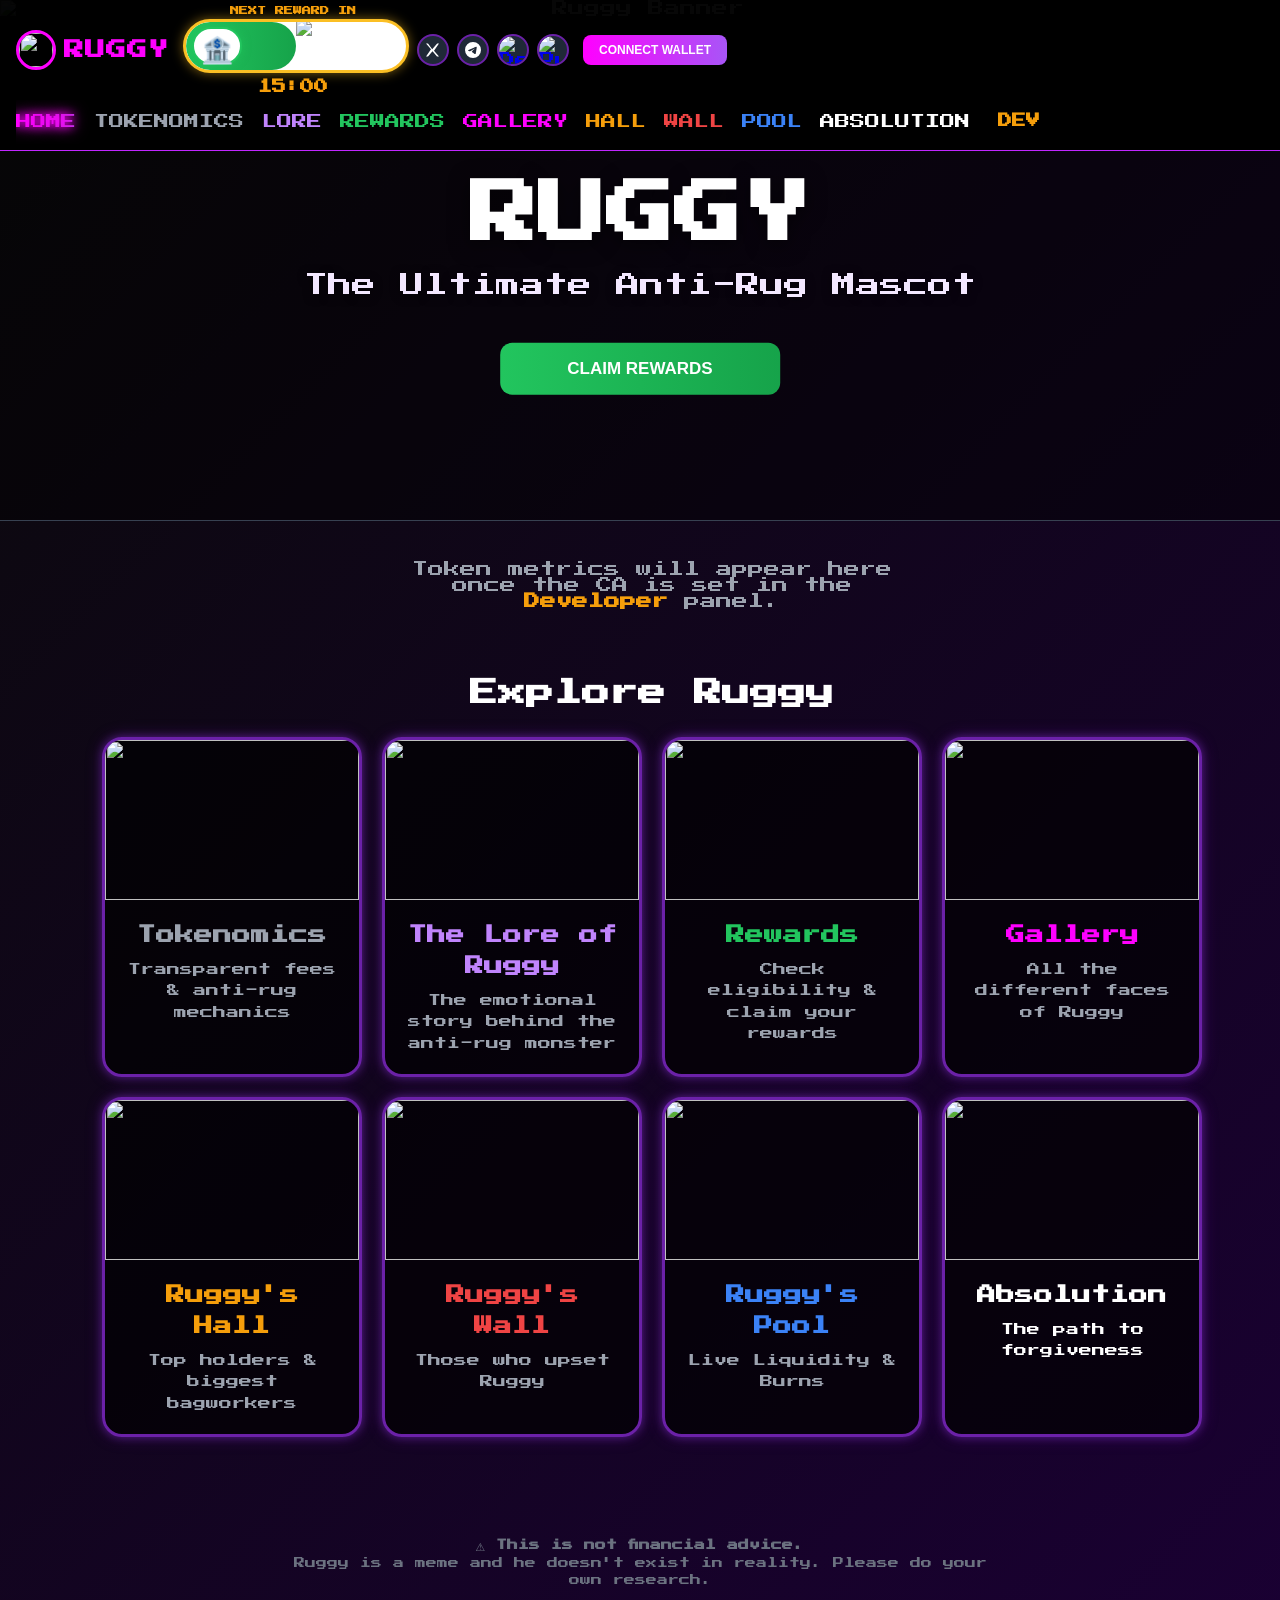
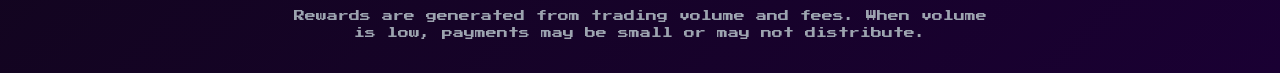
==== ruggy-rewards-full 2.html @ 45293b6f "Add files via upload" ====
<!DOCTYPE html>
<html lang="en">
<head>
    <meta charset="UTF-8">
    <meta name="viewport" content="width=device-width, initial-scale=1.0, maximum-scale=1.0, user-scalable=no">
    <title>Ruggy Rewards • pump.fun</title>

    <!-- ==================== PERFORMANCE PRELOADS (Critical Assets) ==================== -->
    <!-- Preload the most important images/GIFs for faster initial render -->
    <link rel="preload" as="image" href="https://i.ibb.co/h1HVkrG4/IMG-4404.gif" fetchpriority="high">
    <link rel="preload" as="image" href="https://i.ibb.co/chysCKtv/IMG-4398.gif" fetchpriority="high">
    <link rel="preload" as="image" href="https://i.ibb.co/Dfyk19B8/grok-image-7117a15e-b973-4517-a098-e981cc27fecc.jpg" fetchpriority="high">

    <!-- ==================== GLOBAL WALLET CONNECTION (Multi-wallet support) ==================== -->
    <script>
        window.ruggyWallet = {
            publicKey: null,
            connected: false,
            provider: null
        };

        // ==================== REAL WALLET CONNECTION ====================
        const WALLET_PROVIDERS = {
            phantom: {
                name: "Phantom",
                detect: () => window.solana && window.solana.isPhantom,
                get: () => window.solana
            },
            fomo: {
                name: "FOMO Wallet",
                detect: () => !!window.solana,
                get: () => window.solana
            },
            solflare: {
                name: "Solflare",
                detect: () => window.solflare || window.solana,
                get: () => window.solflare || window.solana
            },
            backpack: {
                name: "Backpack",
                detect: () => !!window.backpack,
                get: () => window.backpack
            },
            glow: {
                name: "Glow",
                detect: () => window.glowSolana || window.solana,
                get: () => window.glowSolana || window.solana
            },
            slope: {
                name: "Slope",
                detect: () => window.slope || window.solana,
                get: () => window.slope || window.solana
            },
            sollet: {
                name: "Sollet",
                detect: () => window.sollet || window.solana,
                get: () => window.sollet || window.solana
            }
        };

        async function connectWallet(preferredWallet = null) {
            let provider = null;
            let name = "Wallet";

            // Try requested wallet
            if (preferredWallet && WALLET_PROVIDERS[preferredWallet]) {
                const w = WALLET_PROVIDERS[preferredWallet];
                if (w.detect()) {
                    provider = w.get();
                    name = w.name;
                } else {
                    const url = getWalletInstallUrl(preferredWallet);
                    if (confirm(`${w.name} not found. Would you like to install it?`)) {
                        window.open(url, '_blank');
                    }
                    return;
                }
            } 
            // Auto detect
            else {
                if (window.solana && window.solana.isPhantom) {
                    provider = window.solana;
                    name = "Phantom";
                } else if (window.backpack) {
                    provider = window.backpack;
                    name = "Backpack";
                } else if (window.solana) {
                    provider = window.solana;
                    name = "Solana Wallet";
                } else {
                    alert("No Solana wallet detected.");
                    return;
                }
            }

            try {
                const resp = await provider.connect({ onlyIfTrusted: false });

                window.ruggyWallet = {
                    publicKey: resp.publicKey,
                    connected: true,
                    provider: provider,
                    name: name
                };

                updateAllConnectButtons(resp.publicKey.toString());

                // Update all connect wallet buttons - show address, clicking it disconnects
                document.querySelectorAll('.connect-wallet-btn, #home-connect-wallet-btn, #rewards-connect-wallet-btn, #connect-btn').forEach(btn => {
                    if (btn) {
                        btn.textContent = resp.publicKey.toString().slice(0, 4) + "..." + resp.publicKey.toString().slice(-4);
                        btn.style.background = "linear-gradient(to right, #22c55e, #16a34a)";
                        btn.onclick = () => disconnectWallet();
                    }
                });

                if (typeof updateHomeWalletDisplays === "function") {
                    updateHomeWalletDisplays();
                }

                console.log(`${walletName} connected:`, resp.publicKey.toString());
                return resp.publicKey;

            } catch (err) {
                console.error("Wallet connection failed:", err);
                alert(`Failed to connect ${walletName}. Please try again.`);
            }
        }

        function getWalletInstallUrl(walletType) {
            const urls = {
                phantom: "https://phantom.app/",
                fomo: "https://fomowallet.com/",
                solflare: "https://solflare.com/",
                backpack: "https://backpack.app/"
            };
            return urls[walletType] || "https://solana.com/ecosystem/wallets";
        }

        function updateAllConnectButtons(address) {
            const short = address.slice(0,4) + "..." + address.slice(-4);
            document.querySelectorAll('#connect-btn, #home-connect-wallet-btn, .connect-wallet-btn').forEach(btn => {
                if (btn) {
                    btn.textContent = short;
                    btn.style.background = "linear-gradient(to right, #22c55e, #16a34a)";
                    btn.onclick = () => disconnectWallet();
                }
            });
        }

        window.connectWallet = connectWallet;

        // ==================== DISCONNECT WALLET ====================
        async function disconnectWallet() {
            try {
                const wallet = window.ruggyWallet.provider || window.solana;

                if (wallet && typeof wallet.disconnect === 'function') {
                    await wallet.disconnect();
                }

                // Reset global state
                window.ruggyWallet.publicKey = null;
                window.ruggyWallet.connected = false;
                window.ruggyWallet.provider = null;

                // Reset all connect buttons back to connect mode
                document.querySelectorAll('#connect-btn, #home-connect-wallet-btn, #rewards-connect-wallet-btn, .connect-wallet-btn').forEach(btn => {
                    if (btn) {
                        btn.textContent = 'CONNECT WALLET';
                        btn.style.background = 'linear-gradient(to right, #ff00ff, #a855f7)';
                        btn.onclick = () => connectWallet();   // Restore connect behavior
                    }
                });

                if (typeof updateHomeWalletDisplays === 'function') {
                    updateHomeWalletDisplays();
                }

                console.log('Wallet disconnected');
                alert('Wallet disconnected successfully.');

            } catch (e) {
                console.error('Disconnect error:', e);
                alert('Failed to disconnect wallet.');
            }
        }

        window.disconnectWallet = disconnectWallet;

        // Old gallery marquee functions removed - new clean grid gallery is now in use

        // ==================== ABSOLUTION PAGE FUNCTIONS ====================
        function checkLockedBanStatus() {
            const statusDiv = document.getElementById('absolution-status');
            const resultP = document.getElementById('locked-ban-result');
            
            // Placeholder logic - in real version this would check on-chain data
            const isLockedBanned = Math.random() > 0.5; // Random for demo
            
            statusDiv.style.display = 'block';
            
            if (isLockedBanned) {
                resultP.innerHTML = `
                    <span style="color: #ef4444; font-weight: bold;">You are currently on Locked Ban.</span><br>
                    Please use the donation calculator below or submit an explanation.
                `;
            } else {
                resultP.innerHTML = `
                    <span style="color: #22c55e; font-weight: bold;">Good news!</span> You are not currently on Locked Ban.
                `;
            }
        }

        // ==================== ABSOLUTION STAKING LOGIC ====================
        let absolutionStakedAmount = 0; // Simulated amount already staked toward absolution

        function calculateAbsolutionStake() {
            const usdValue = parseFloat(document.getElementById('rugged-amount').value);
            const breakdown = document.getElementById('absolution-stake-breakdown');
            const warning = document.getElementById('stake-warning');

            if (!usdValue || usdValue <= 0) {
                alert("Please enter the dollar value of Ruggy you originally pulled.");
                return;
            }

            const required = usdValue * 0.20;
            const stillOwed = Math.max(0, required - absolutionStakedAmount);

            // Update breakdown
            document.getElementById('required-stake').textContent = `$${required.toFixed(2)}`;
            document.getElementById('already-staked').textContent = `$${absolutionStakedAmount.toFixed(2)}`;
            document.getElementById('still-owed').textContent = `$${stillOwed.toFixed(2)}`;

            breakdown.style.display = 'block';
            warning.style.display = stillOwed > 0 ? 'block' : 'none';
        }

        function submitAbsolutionStake() {
            const usdValue = parseFloat(document.getElementById('rugged-amount').value);
            const breakdown = document.getElementById('absolution-stake-breakdown');

            if (!usdValue || usdValue <= 0) {
                alert("Please enter the dollar value you rugged first.");
                return;
            }

            const required = usdValue * 0.20;
            const stillOwed = Math.max(0, required - absolutionStakedAmount);

            if (stillOwed > 0) {
                // Simulate staking the remaining amount
                const stakeNow = stillOwed;
                absolutionStakedAmount += stakeNow;

                alert(`Staking $${stakeNow.toFixed(2)} worth of $RUGGY for 3 days...`);

                // Re-calculate
                calculateAbsolutionStake();

                // Check if now fully staked
                if (absolutionStakedAmount >= required) {
                    setTimeout(() => {
                        alert("✅ Full stake confirmed on-chain.\n\nYou have been removed from Ruggy's Wall.\nRuggy is watching... behave.");
                        breakdown.innerHTML = `
                            <p style="color: #22c55e; margin: 0; font-weight: bold; text-align:center;">
                                ✅ You are now absolved. Your 3-day stake is active.
                            </p>
                        `;
                    }, 800);
                }
            } else {
                alert("✅ You have already staked enough. Forgiveness processed.");
            }
        }

        // ==================== IMAGE ZOOM MODAL ====================
        function openImageModal(imageSrc, title) {
            const modal = document.getElementById('image-modal');
            const img = document.getElementById('modal-image');
            const titleEl = document.getElementById('modal-image-title');

            if (!modal || !img) return;

            img.src = imageSrc;
            titleEl.textContent = title || '';
            modal.style.display = 'block';
        }

        function closeImageModal() {
            const modal = document.getElementById('image-modal');
            if (modal) modal.style.display = 'none';
        }

        // Close modal with Escape key
        document.addEventListener('keydown', function(e) {
            if (e.key === "Escape") {
                const modal = document.getElementById('image-modal');
                if (modal && modal.style.display === 'block') {
                    modal.style.display = 'none';
                }
            }
        });

        // Gallery uses native horizontal scrollbar at the bottom + hover pause on marquee

        // Pause marquee when user scrolls manually with bottom scrollbar
        setTimeout(() => {
            const marquee = document.getElementById('gallery-marquee');
            const track = document.getElementById('gallery-track');
            
            if (marquee && track) {
                let scrollTimeout;
                
                marquee.addEventListener('scroll', () => {
                    // Pause the CSS animation
                    track.style.animationPlayState = 'paused';
                    
                    // Clear previous timeout
                    clearTimeout(scrollTimeout);
                    
                    // Resume after user stops scrolling for 2.5 seconds
                    scrollTimeout = setTimeout(() => {
                        track.style.animationPlayState = 'running';
                    }, 2500);
                });
            }
        }, 500);

        // ==================== WALLET SELECTION MODAL ====================
        function showWalletModal() {
            const modal = document.getElementById('wallet-modal');
            if (modal) modal.style.display = 'block';
        }

        function closeWalletModal() {
            const modal = document.getElementById('wallet-modal');
            if (modal) modal.style.display = 'none';
        }

        function selectAndConnectWallet(walletType) {
            closeWalletModal();
            // Small delay so modal closes smoothly before wallet popup
            setTimeout(() => {
                connectWallet(walletType);
            }, 150);
        }

        // ==================== SIMPLE TEST CONNECT WALLET ====================
        async function simpleConnectWallet() {
            console.log("TEST button clicked - attempting wallet connection...");

            // Create or find status message area
            let statusDiv = document.getElementById('wallet-test-status');
            if (!statusDiv) {
                statusDiv = document.createElement('div');
                statusDiv.id = 'wallet-test-status';
                statusDiv.style.cssText = 'margin: 15px auto; padding: 14px 20px; max-width: 520px; border-radius: 10px; text-align: center; font-family: monospace; font-size: 14px;';
                const testBtn = document.querySelector('button[onclick*="simpleConnectWallet"]');
                if (testBtn && testBtn.parentNode) {
                    testBtn.parentNode.appendChild(statusDiv);
                } else {
                    document.body.appendChild(statusDiv);
                }
            }

            statusDiv.style.background = '#1f2937';
            statusDiv.style.color = '#fbbf24';
            statusDiv.innerHTML = 'Connecting to wallet...';

            if (!window.solana) {
                statusDiv.style.background = '#3f1f1f';
                statusDiv.style.color = '#f87171';
                statusDiv.innerHTML = '❌ No Solana wallet detected.<br>Please install Phantom, Solflare, or Backpack.';
                return;
            }

            try {
                const resp = await window.solana.connect({ onlyIfTrusted: false });

                statusDiv.style.background = '#052e16';
                statusDiv.style.color = '#22c55e';
                statusDiv.innerHTML = `✅ Connected!<br><small>${resp.publicKey.toString()}</small>`;

                console.log("Wallet connected successfully:", resp.publicKey.toString());

                // Update other connect buttons if they exist
                document.querySelectorAll('.connect-wallet-btn, #home-connect-wallet-btn, #rewards-connect-wallet-btn, #connect-btn').forEach(btn => {
                    if (btn) btn.textContent = resp.publicKey.toString().slice(0,4) + "..." + resp.publicKey.toString().slice(-4);
                });

            } catch (e) {
                console.error("Connection error:", e);
                statusDiv.style.background = '#3f1f1f';
                statusDiv.style.color = '#f87171';
                statusDiv.innerHTML = `❌ Connection failed<br><small>${e.message || e}</small>`;
            }
        }
    </script>
    
    <style>
        @import url('https://fonts.googleapis.com/css2?family=Press+Start+2P&amp;display=swap');
        body { font-family: 'Press Start 2P', system-ui, sans-serif; background: linear-gradient(135deg, #0a0a0a, #1a0033); color: white; margin: 0; padding: 0; }
        .section { display: none; }
        .section.active { display: block; }
        .nav-link { 
            transition: all 0.3s ease; 
            cursor: pointer; 
            position: relative;
        }

        /* Make second navigation bar much thinner on mobile */
        @media (max-width: 768px) {
            #desktop-nav {
                padding: 1px 0 !important;
                min-height: 26px;
            }
            
            #desktop-nav > div {
                gap: 8px !important;
                font-size: 11px !important;
                padding-top: 2px !important;
                padding-bottom: 2px !important;
            }
            
            #desktop-nav .nav-link {
                font-size: 10.5px !important;
                padding: 3px 6px !important;
                white-space: nowrap;
            }
        }
        .nav-link.active { 
            color: #ff00ff; 
            text-shadow: 
                0 0 8px #ff00ff,
                0 0 16px #ff00ff;
        }

        .nav-link:hover {
            transform: translateY(-1px);
            background: linear-gradient(90deg, #ff00ff, #c026d3, #a855f7, #ff00ff);
            background-size: 200% 100%;
            -webkit-background-clip: text;
            -webkit-text-fill-color: transparent;
            animation: nav-gradient 1.2s linear infinite;
        }

        @keyframes nav-gradient {
            0% { background-position: 0% 50%; }
            100% { background-position: 200% 50%; }
        }
        .card { 
            background: rgba(0,0,0,0.7); 
            border: 3px solid #6b21a8; 
            border-radius: 20px; 
            padding: 24px; 
            transition: all 0.4s ease;
            min-height: 280px;
            display: flex;
            flex-direction: column;
            box-shadow: 
                0 0 8px rgba(107, 33, 168, 0.6),
                0 0 16px rgba(107, 33, 168, 0.4);
            line-height: 1.65;
        }

        .card p,
        .card li,
        .card .stat-row {
            margin-bottom: 10px;
        }

        .card h3 {
            margin-bottom: 14px;
        }

        /* Mobile safety: keep ALL card content inside card borders */
        @media (max-width: 768px) {
            .card,
            .explore-card,
            [class*="card"] {
                overflow: hidden !important;
                box-sizing: border-box !important;
                min-height: auto !important;
                /* Refined padding: give content breathing room without feeling cramped */
                padding: 16px !important;
            }
            
            .card h3 {
                margin-bottom: 10px !important;
                font-size: 17px !important;
            }
            
            .card p,
            .card li,
            .card .stat-row {
                margin-bottom: 8px !important;
                font-size: 14px !important;
            }
            
            .card button,
            .card .buy-button,
            .card input,
            .card select {
                padding: 10px 14px !important;
                font-size: 14px !important;
            }

            .card p {
                line-height: 1.5;
            }

            /* === HOMEPAGE EXPLORE CARDS: Better internal spacing === */
            .explore-card {
                padding: 14px !important;
            }
            
            .explore-card h3 {
                font-size: 15px !important;
                margin-bottom: 6px !important;
            }
            
            .explore-card p {
                font-size: 12.5px !important;
                margin-bottom: 6px !important;
            }

            /* === POOL PAGE: Keep staking portal inside card borders === */
            #pool .card {
                overflow: hidden;
                padding: 16px !important;
            }
            
            #pool #lock-period-options {
                grid-template-columns: repeat(3, 1fr) !important;
                gap: 6px !important;
            }
            
            #pool .lock-option {
                font-size: 11px !important;
                padding: 8px 4px !important;
            }
            
            #pool input,
            #pool button {
                font-size: 15px;
            }

            /* === ABSOLUTION PAGE: Keep everything inside card borders === */
            #absolution .card {
                overflow: hidden;
                padding: 16px !important;
            }
            
            #absolution .buy-button {
                font-size: 14px !important;
                padding: 12px 14px !important;
                white-space: normal !important;
                line-height: 1.3 !important;
            }
            
            #absolution input {
                font-size: 15px;
            }
            
            #absolution #absolution-stake-breakdown {
                font-size: 13px;
            }

            /* === TOKENOMICS, REWARDS, DEV PANEL: Better spacing === */
            #tokenomics .card,
            #rewards .card,
            #dev-login .card {
                padding: 16px !important;
            }
        }

        /* Fancy hover effects ONLY on Home page */
        #home .card:hover {
            transform: translateY(-6px) scale(1.01);
            border: 3px solid transparent;
            background: 
                linear-gradient(rgba(0,0,0,0.7), rgba(0,0,0,0.7)) padding-box,
                linear-gradient(90deg, #ff00ff, #c026d3, #a855f7, #ff00ff) border-box;
            background-size: 200% 100%;
            animation: nav-gradient 1.5s linear infinite;
            box-shadow: 
                0 0 12px #ff00ff,
                0 0 24px #c026d3,
                0 0 36px #a855f7;
        }

        #home .card:hover h3,
        #home .card:hover p {
            background: linear-gradient(90deg, #ff00ff, #a855f7, #ff00ff);
            background-size: 200% 100%;
            -webkit-background-clip: text;
            -webkit-text-fill-color: transparent;
            animation: nav-gradient 1.2s linear infinite;
        }

        /* Disable fancy hover effects specifically on the Lore page */
        #lore .card:hover {
            transform: none;
            border: 3px solid #6b21a8;
            background: rgba(0,0,0,0.7);
            animation: none;
        }

        #lore .card:hover h3,
        #lore .card:hover p {
            background: none;
            -webkit-text-fill-color: #f3e8ff;
            animation: none;
        }
        .buy-button { background: linear-gradient(to right, #22c55e, #16a34a); color: white; padding: 16px; border: none; border-radius: 12px; font-size: 15px; font-weight: bold; cursor: pointer; width: 100%; margin-top: 16px; }
        .modal { display: none; position: fixed; z-index: 100; left: 0; top: 0; width: 100%; height: 100%; background: rgba(0,0,0,0.8); }
        .modal-content { 
            background: #1a0033; 
            margin: 6% auto; 
            padding: 30px; 
            border: 2px solid #ff00ff; 
            width: 92%; 
            max-width: 560px; 
            border-radius: 16px; 
            max-height: 82vh; 
            overflow: auto; 
            -webkit-overflow-scrolling: touch;
        }
        .timer { font-size: 13px; color: #f59e0b; font-weight: bold; }

        /* Prevent clipping and messy overflow on inputs, buttons, cards, tables */
        input, button, textarea, select {
            max-width: 100%;
            box-sizing: border-box;
        }

        .card {
            overflow: hidden;
        }

        table {
            width: 100%;
            max-width: 100%;
            table-layout: auto;
            border-collapse: collapse;
            font-size: 13px;
        }
        th, td {
            padding: 10px 8px;
            text-align: center !important;
            vertical-align: middle;
            border-bottom: 1px solid #374151;
            white-space: nowrap;
        }
        th {
            color: #f59e0b;
            font-weight: bold;
        }
        /* Column proportions - all centered */
        th:first-child, td:first-child { width: 12%; }
        th:nth-child(2), td:nth-child(2) { width: 50%; }
        th:nth-child(3), td:nth-child(3) { width: 38%; }

        .table-container {
            max-height: 420px;
            overflow: auto;
            border: 1px solid #374151;
            border-radius: 8px;
        }

        /* ==================== MOBILE RESPONSIVE ==================== */
        @media (max-width: 900px) {
            /* Navbar tighter on mobile */
            nav > div {
                flex-wrap: wrap;
            }
            nav .nav-link {
                font-size: 15px !important;
                padding: 8px 12px !important;
                min-height: 44px;
                display: inline-flex;
                align-items: center;
            }
            nav .nav-link + a {
                margin-left: 4px;
            }

            /* Less padding on mobile + better top spacing */
            .section {
                padding-left: 12px !important;
                padding-right: 12px !important;
                padding-top: 80px !important;
            }

            .card {
                padding: 16px !important;
            }

            .gallery-card {
                min-width: 180px !important;
            }

            /* === TOKENOMICS PAGE === */
            #tokenomics > div[style*="grid-template-columns: 1fr 1fr"] {
                grid-template-columns: 1fr !important;
                gap: 25px !important;
            }

            /* Make pie chart responsive on mobile */
            #feePieChart {
                max-width: 100% !important;
                max-height: 320px !important;
                margin: 0 auto;
            }

            /* === REWARDS PAGE === */
            #rewards > div[style*="grid-template-columns: 1fr 1fr"] {
                grid-template-columns: 1fr !important;
                gap: 18px !important;
            }

            /* === HALL PAGE === */
            #hall > div[style*="grid-template-columns: 1fr 1fr 1fr"] {
                grid-template-columns: 1fr !important;
                gap: 20px !important;
            }

            /* Make tables scrollable on mobile */
            .table-container {
                max-height: 380px;
                overflow: auto;
            }

            #top-holders-table,
            #longest-holders-table,
            #bagworkers-table,
            #banned-table {
                min-width: 620px;
            }

            /* === WALL PAGE === */
            #wall .card[style*="margin-bottom: 25px"] > div[style*="display: flex"] {
                flex-direction: column !important;
                gap: 10px !important;
            }

            #wall input#monitor-wallet-input {
                width: 100% !important;
                min-width: unset !important;
            }

            /* Ensure all content stays inside borders and no cropping */
            .card, table, canvas, img {
                max-width: 100% !important;
                box-sizing: border-box;
            }

            /* Prevent text overflow */
            h2, h3, p, span, td, th {
                word-wrap: break-word;
                overflow-wrap: break-word;
            }

            /* Fix banner images on mobile */
            #tokenomics img,
            #rewards img,
            #lore img,
            #gallery img,
            #hall img,
            #wall img {
                height: auto !important;
                max-height: 220px !important;
            }

            /* === Mobile Title Fixes: Keep words together + smaller font + indent instead of ellipsis === */
            h2.neon-text,
            .section h2 {
                font-size: 24px !important;
                white-space: nowrap !important;
                overflow: visible;
                text-indent: -8px;
                text-shadow: 
                    0 0 8px #ff00ff,
                    0 0 16px #ff00ff,
                    0 0 24px #c026d3;
            }
            }

            /* Wall Rules grid → make horizontally scrollable on mobile */
            #wall .card[style*="margin-top: 30px"] > div[style*="display: grid"] {
                display: flex !important;
                flex-wrap: nowrap !important;
                overflow-x: auto;
                -webkit-overflow-scrolling: touch;
                gap: 16px;
                padding-bottom: 10px;
            }

            /* Home page centering fix on mobile */
            #home > div {
                text-align: center;
            }
            
            #home .card {
                margin-left: auto;
                margin-right: auto;
            }

            /* Force consistent centering for Live Metrics + Explore section on mobile */
            #home-metrics,
            #home-wallet-section,
            #home > div[style*="max-width: 1100px"] {
                max-width: 100% !important;
                padding-left: 12px !important;
                padding-right: 12px !important;
                margin-left: auto !important;
                margin-right: auto !important;
            }
        }

        /* Hide scrollbar on the top navigation bar while keeping it scrollable */
        .topbar-scroll::-webkit-scrollbar {
            display: none;
        }

        /* Responsive Navigation - Horizontal scroll on mobile */
        @media (max-width: 767px) {
            #desktop-nav {
                padding-bottom: 8px;
            }
        }

        /* ============================================
           COMPREHENSIVE MOBILE REFIT - Everything fits screen
           ============================================ */
        @media (max-width: 767px) {
            html, body {
                overflow-x: hidden !important;
                max-width: 100vw !important;
            }

            /* Global container constraints */
            .max-w-7xl, 
            [style*="max-width: 1280px"],
            [style*="max-width: 1100px"],
            [style*="max-width: 1200px"] {
                max-width: 100% !important;
                padding-left: 12px !important;
                padding-right: 12px !important;
                margin-left: auto !important;
                margin-right: auto !important;
                box-sizing: border-box;
            }

            /* Prevent any element from overflowing horizontally */
            * {
                max-width: 100% !important;
                box-sizing: border-box;
            }

            /* Fix long titles and subtitles from breaking layout */
            h1, h2, .text-4xl, .text-5xl, .text-6xl {
                font-size: clamp(22px, 7vw, 36px) !important;
                word-break: break-word;
                overflow-wrap: break-word;
            }

            /* Make all cards and sections fit properly + contain content */
            .card, 
            .explore-card,
            [class*="card"] {
                margin-left: 8px !important;
                margin-right: 8px !important;
                padding: 16px !important;
                max-width: calc(100% - 16px) !important;
                overflow: hidden !important;
                box-sizing: border-box !important;
            }

            /* Tables - make them scrollable but contained */
            table {
                display: block;
                overflow-x: auto;
                -webkit-overflow-scrolling: touch;
                max-width: 100%;
                font-size: 13px;
            }

            th, td {
                white-space: nowrap;
                padding: 8px 6px !important;
            }

            /* Dev panel inputs and forms */
            #dev input,
            #dev select,
            #dev button {
                font-size: 14px !important;
                padding: 10px 12px !important;
            }

            /* Rewards page eligibility boxes */
            #rewards .card {
                padding: 14px !important;
            }

            /* Gallery - ensure images don't overflow */
            #gallery img {
                max-width: 100%;
                height: auto;
            }

            /* Tokenomics pie chart container */
            #tokenomics canvas {
                max-width: 100% !important;
                height: auto !important;
            }

            /* Hall & Wall page tables */
            #hall table,
            #wall table {
                font-size: 12px;
            }

            /* Make sure no element has fixed min-width causing overflow */
            [style*="min-width"] {
                min-width: auto !important;
            }

            /* Extra safety for Hall & Wall tables */
            #hall .card,
            #wall .card {
                overflow: hidden;
            }

            /* Ensure all text can wrap when needed */
            p, span, div {
                word-wrap: break-word;
                overflow-wrap: break-word;
            }

            /* Make second nav bar bigger and easier to tap on mobile */
            #desktop-nav a {
                font-size: 13px !important;
                padding: 6px 10px !important;
            }
        }

        /* Mobile fix: Bigger second nav + dynamic padding so banners are visible */
        @media (max-width: 768px) {
            #desktop-nav {
                padding: 4px 0 !important;
            }
            #desktop-nav > div {
                gap: 10px !important;
                padding-top: 4px !important;
                padding-bottom: 4px !important;
            }
            #desktop-nav a {
                font-size: 13px !important;
                padding: 6px 10px !important;
            }

            /* Dynamic padding using CSS calc() + JS variable so banners are never covered on mobile */
            #home {
                padding-top: calc(var(--mobile-nav-height, 185px) + 12px) !important;
            }

            /* Protect other main sections on mobile */
            #tokenomics, #lore, #rewards, #gallery, #hall, #wall, #pool, #absolution {
                padding-top: calc(var(--mobile-nav-height, 145px) + 8px) !important;
            }
        }
    </style>
</head>
<body>

    <!-- Navbar -->
    <nav style="background: rgba(0,0,0,0.95); padding: 6px 16px; border-bottom: 1px solid #c026ff; position: fixed; width: 100%; z-index: 50;">
        <div style="max-width: 1280px; margin: 0 auto;">
            
            <!-- Top Row: Logo + Timer + Icons + Connect Wallet (Horizontally Scrollable on Mobile, Scrollbar Hidden) -->
            <div style="overflow-x: auto; -webkit-overflow-scrolling: touch; scrollbar-width: none; -ms-overflow-style: none; padding-bottom: 6px;" class="topbar-scroll">
                <div style="display: flex; align-items: center; gap: 14px; min-width: max-content; padding-right: 10px;">
                    
                    <!-- Left: Logo + Title -->
                    <div style="display: flex; align-items: center; gap: 8px; flex-shrink: 0;">
                        <img decoding="async" fetchpriority="high" src="https://i.ibb.co/Dfyk19B8/grok-image-7117a15e-b973-4517-a098-e981cc27fecc.jpg" 
                             id="logo" style="width: 34px; height: 34px; border-radius: 9999px; border: 3px solid #ff00ff; cursor: pointer; object-fit: cover;">
                        <h1 style="margin: 0; font-size: 20px; color: #ff00ff; letter-spacing: 1px;">RUGGY</h1>
                    </div>

                    <!-- Center: Progress Bar Timer with Sprite -->
                    <div style="width: 220px; flex-shrink: 0;">
                        <div style="font-size: 9px; color: #f59e0b; text-align: center; margin-bottom: 4px; font-weight: bold;">NEXT REWARD IN</div>
                        
                        <!-- Progress Bar -->
                        <div id="timer-bar-container" 
                             style="position: relative; width: 100%; height: 48px; 
                                    background: white; 
                                    border-radius: 9999px; 
                                    border: 3px solid #fbbf24; 
                                    box-shadow: 0 0 12px rgba(251, 191, 36, 0.5);
                                    overflow: hidden;">
                            
                            <!-- Progress Fill (green moving fill) -->
                            <div id="timer-bar-fill" 
                                 style="position: absolute; left: 0; top: 0; height: 100%; width: 100%; 
                                        background: linear-gradient(to right, #22c55e, #16a34a); 
                                        transition: width 0.3s linear; border-radius: 9999px; z-index: 6;"></div>
                            
                            <!-- Bank Target (Finish Line) - WHITE background to match bar -->
                            <div id="bank-target"
                                 style="position: absolute; left: 6px; top: 50%; transform: translateY(-50%); 
                                        font-size: 26px; z-index: 15; line-height: 1; 
                                        background: white; 
                                        border: 2px solid #22c55e;
                                        border-radius: 9999px; 
                                        padding: 4px 7px;
                                        box-shadow: 0 0 8px rgba(34, 197, 94, 0.5);">
                                🏦
                            </div>
                            
                            <!-- Animated Sprite (GIF with natural outline - no border/shadow) -->
                            <div id="timer-lambo" 
                                 style="position: absolute; top: 50%; transform: translateY(-50%); left: 100%; 
                                        transition: left 0.25s linear; z-index: 10; width: 52px; height: 52px;">
                                <img decoding="async" 
                                    loading="lazy"
                                    fetchpriority="high"
                                    src="https://i.ibb.co/chysCKtv/IMG-4398.gif" 
                                    style="width: 100%; height: 100%; object-fit: contain; display: block; image-rendering: crisp-edges; border: none; box-shadow: none;"
                                    alt="Ruggy Sprite">
                            </div>
                        </div>

                        <!-- Timer Text BELOW the bar -->
                        <div style="text-align: center; margin-top: 5px;">
                            <span id="nav-timer" class="timer" 
                                  style="font-size: 14px; font-weight: bold; color: #f59e0b; text-shadow: 0 1px 3px rgba(0,0,0,0.6);">
                                15:00
                            </span>
                        </div>
                    </div>

                    <!-- Social Media Icons -->
                    <div style="display: flex; gap: 8px; align-items: center; flex-shrink: 0;">
                        <!-- X (Twitter) -->
                        <a id="social-x" href="https://x.com" target="_blank" 
                           style="display: flex; align-items: center; justify-content: center; width: 28px; height: 28px; border-radius: 9999px; background: #1f2937; border: 2px solid #6b21a8; transition: all 0.3s ease;"
                           onmouseover="this.style.borderColor='#ff00ff'; this.style.boxShadow='0 0 8px #ff00ff';"
                           onmouseout="this.style.borderColor='#6b21a8'; this.style.boxShadow='none';">
                            <svg width="16" height="16" viewBox="0 0 24 24" fill="white">
                                <path d="M18.244 2.25l-7.451 8.502L4.5 2.25H1.5l7.5 8.625L1.5 21.75h3l6.75-7.875L18 21.75h3l-7.5-8.625L21 2.25h-2.756z"/>
                            </svg>
                        </a>

                        <!-- Telegram -->
                        <a id="social-telegram" href="https://t.me" target="_blank" 
                           style="display: flex; align-items: center; justify-content: center; width: 28px; height: 28px; border-radius: 9999px; background: #1f2937; border: 2px solid #6b21a8; transition: all 0.3s ease;"
                           onmouseover="this.style.borderColor='#c026d3'; this.style.boxShadow='0 0 8px #c026d3';"
                           onmouseout="this.style.borderColor='#6b21a8'; this.style.boxShadow='none';">
                            <svg width="16" height="16" viewBox="0 0 24 24" fill="white">
                                <path d="M11.944 0A12 12 0 0 0 0 12a12 12 0 0 0 12 12 12 12 0 0 0 12-12A12 12 0 0 0 12 0a12 12 0 0 0-.056 0zm4.962 7.224c.1-.002.321.023.465.14a.506.506 0 0 1 .171.325c.016.093.036.306.02.472-.18 1.898-.962 6.502-1.36 8.627-.168.9-.499 1.201-.82 1.23-.696.065-1.225-.46-1.9-.902-1.056-.693-1.653-1.124-2.678-1.8-1.185-.78-.417-1.21.258-1.91.177-.184 3.247-2.977 3.307-3.23.007-.032.014-.15-.056-.212s-.174-.041-.249-.024c-.106.024-1.793 1.14-5.061 3.345-.48.33-.913.49-1.302.48-.428-.008-1.252-.241-1.865-.44-.752-.245-1.349-.374-1.297-.789.027-.216.325-.437.893-.663 3.498-1.524 5.83-2.529 6.998-3.014 3.332-1.386 4.025-1.627 4.476-1.635z"/>
                            </svg>
                        </a>

                        <!-- Dexscreener -->
                        <a id="social-dexscreener" href="https://dexscreener.com" target="_blank" 
                           style="display: flex; align-items: center; justify-content: center; width: 28px; height: 28px; border-radius: 9999px; background: #1f2937; border: 2px solid #6b21a8; transition: all 0.3s ease; overflow: hidden;"
                           onmouseover="this.style.borderColor='#3b82f6'; this.style.boxShadow='0 0 8px #3b82f6';"
                           onmouseout="this.style.borderColor='#6b21a8'; this.style.boxShadow='none';">
                            <img decoding="async" src="https://i.ibb.co/99rsGw3q/IMG-4375.png" 
                                 style="width: 100%; height: 100%; object-fit: cover; border-radius: 9999px;" alt="Dexscreener">
                        </a>

                        <!-- Pump.fun -->
                        <a id="social-pumpfun" href="https://pump.fun" target="_blank" 
                           style="display: flex; align-items: center; justify-content: center; width: 28px; height: 28px; border-radius: 9999px; background: #1f2937; border: 2px solid #6b21a8; transition: all 0.3s ease; overflow: hidden;"
                           onmouseover="this.style.borderColor='#ec4899'; this.style.boxShadow='0 0 8px #ec4899';"
                           onmouseout="this.style.borderColor='#6b21a8'; this.style.boxShadow='none';">
                            <img decoding="async" src="https://smithii.io/wp-content/uploads/2025/07/400-x-400.webp" 
                                 style="width: 100%; height: 100%; object-fit: cover; border-radius: 9999px;" alt="Pump.fun">
                        </a>
                    </div>

                    <!-- Connect Wallet -->
                    <button id="connect-btn" onclick="showWalletModal()" style="background: linear-gradient(to right, #ff00ff, #a855f7); color: white; font-weight: 700; padding: 8px 16px; border-radius: 8px; border: none; cursor: pointer; font-size: 12px; white-space: nowrap; flex-shrink: 0;">
                        CONNECT WALLET
                    </button>
                </div>
            </div>

            <!-- Navigation Links (Horizontal scroll on mobile) -->
            <div id="desktop-nav" style="overflow-x: auto; -webkit-overflow-scrolling: touch; scrollbar-width: none; -ms-overflow-style: none; padding: 4px 0; display: block;">
                <div style="display: flex; gap: 18px; font-size: 15px; align-items: center; white-space: nowrap; padding-bottom: 6px; padding-top: 4px;">
                    <a data-page="home" onclick="navigateTo('home')" class="nav-link active" 
                       style="background: linear-gradient(90deg, #ff00ff, #c026d3, #a855f7, #ff00ff); 
                              background-size: 200% 100%; 
                              -webkit-background-clip: text; 
                              -webkit-text-fill-color: transparent; 
                              animation: nav-gradient 1.2s linear infinite;
                              text-decoration: none;">HOME</a>
                    <a data-page="tokenomics" onclick="navigateTo('tokenomics')" class="nav-link" style="color: #9ca3af; text-decoration: none;">TOKENOMICS</a>
                    <a data-page="lore" onclick="navigateTo('lore')" class="nav-link" style="color: #c084fc; text-decoration: none;">LORE</a>
                    <a data-page="rewards" onclick="navigateTo('rewards')" class="nav-link" style="color: #22c55e; text-decoration: none;">REWARDS</a>
                    <a data-page="gallery" onclick="navigateTo('gallery')" class="nav-link" style="color: #ff00ff; text-decoration: none;">GALLERY</a>
                    <a data-page="hall" onclick="navigateTo('hall')" class="nav-link" style="color: #f59e0b; text-decoration: none;">HALL</a>
                    <a data-page="wall" onclick="navigateTo('wall')" class="nav-link" style="color: #ef4444; text-decoration: none;">WALL</a>
                    <a data-page="pool" onclick="navigateTo('pool')" class="nav-link" style="color: #3b82f6; text-decoration: none;">POOL</a>
                    <a data-page="absolution" onclick="navigateTo('absolution')" class="nav-link" style="color: white; text-decoration: none;">ABSOLUTION</a>
                    <a id="developer-link-desktop" onclick="showDeveloperModal()" style="color: #f59e0b; text-decoration: none; cursor: pointer; font-size: 14px; font-weight: bold; padding: 6px 10px;">DEV</a>
                </div>
            </div>

        </div>
    </nav>

    <!-- HOME -->
    <section id="home" class="section active" style="padding-top: 0; padding-bottom: 60px;">

        <!-- Banner with GIF (fits completely, no black bars) -->
        <div style="position: relative; width: 100%; height: 520px; overflow: hidden; margin-bottom: 40px; border-bottom: 1px solid #374151;">
            <img decoding="async" fetchpriority="high"
                src="https://i.ibb.co/h1HVkrG4/IMG-4404.gif" 
                alt="Ruggy Banner"
                style="position: absolute; top: 50%; left: 50%; transform: translate(-50%, -50%); width: 100%; height: 100%; object-fit: cover; z-index: 1;">
            
            <!-- Dark Overlay -->
            <div style="position: absolute; top: 0; left: 0; width: 100%; height: 100%; background: rgba(0,0,0,0.45); z-index: 2;"></div>
            
            <!-- Overlay Text -->
            <div style="position: absolute; top: 50%; left: 50%; transform: translate(-50%, -50%); text-align: center; z-index: 3; width: 92%;">
                <h1 style="font-size: clamp(42px, 12vw, 68px); margin-bottom: 12px; text-shadow: 0 4px 20px rgba(0,0,0,0.6); white-space: nowrap;" class="neon-text">RUGGY</h1>
                <p style="font-size: clamp(18px, 4.5vw, 24px); color: #f3e8ff; margin-bottom: 30px; text-shadow: 0 2px 10px rgba(0,0,0,0.5);">The Ultimate Anti-Rug Mascot</p>
                
                <button onclick="navigateTo('rewards')" class="buy-button" style="max-width: 280px; font-size: 17px; padding: 16px 32px;">
                    CLAIM REWARDS
                </button>
            </div>
        </div>

        <!-- Content below the banner -->
        <div style="max-width: 1100px; margin: 0 auto; padding: 0 20px; text-align: center; width: 100%;">
            <!-- Live Token Metrics -->

            <!-- Live Token Metrics -->
            <div id="home-metrics" style="max-width: 620px; margin: 0 auto 30px; display: none;">
                <div class="card">
                    <div style="display: flex; justify-content: space-between; align-items: center; margin-bottom: 25px;">
                        <div>
                            <div style="font-size: 14px; color: #9ca3af;">TOKEN</div>
                            <div id="home-token-name" style="font-size: 26px; font-weight: bold;">Loading...</div>
                        </div>
                        <div style="text-align: right;">
                            <div id="home-price" class="metric">--</div>
                            <div style="font-size: 13px; color: #9ca3af;">USD</div>
                        </div>
                    </div>

                    <div style="display: grid; grid-template-columns: 1fr 1fr; gap: 15px; margin-bottom: 25px;">
                        <div>
                            <div style="font-size: 12px; color: #9ca3af;">MARKET CAP</div>
                            <div id="home-market-cap" style="font-size: 20px; font-weight: bold;">--</div>
                        </div>
                        <div>
                            <div style="font-size: 12px; color: #9ca3af;">24H VOLUME</div>
                            <div id="home-volume" style="font-size: 20px; font-weight: bold;">--</div>
                        </div>
                    </div>

                    <div style="margin-bottom: 20px;">
                        <div style="display: flex; justify-content: space-between; font-size: 13px; margin-bottom: 6px;">
                            <span>Bonding Curve</span>
                            <span id="home-progress-text">--</span>
                        </div>
                        <div class="progress-container" style="height: 10px; background: #1f2937; border-radius: 9999px; overflow: hidden;">
                            <div id="home-progress-bar" style="height: 100%; background: linear-gradient(to right, #22c55e, #16a34a); width: 0%; transition: width 0.4s;"></div>
                        </div>
                    </div>

                    <button onclick="buyOnPumpFun()" class="buy-button">🚀 BUY ON PUMP.FUN</button>
                </div>
            </div>

            <div id="home-no-ca" style="max-width: 500px; margin: 0 auto; color: #9ca3af;">
                <p>Token metrics will appear here once the CA is set in the <strong style="color:#f59e0b;">Developer</strong> panel.</p>
            </div>

            <!-- Wallet Holdings on Home -->
            <div id="home-wallet-section" style="max-width: 620px; margin: 30px auto 0; display: none;">
                <div class="card">
                    <h3 style="margin-bottom: 15px; color: #f59e0b;">Your Holdings</h3>
                    
                    <div id="wallet-connected-info">
                        <p><strong>Wallet:</strong> <span id="home-wallet-address"></span></p>
                        <p><strong>Your $RUGGY Balance:</strong> <span id="home-wallet-balance"></span></p>
                        <p><strong>% of Total Supply:</strong> <span id="home-supply-percentage"></span></p>
                        
                        <div id="home-ban-warning" style="margin-top: 15px; padding: 12px; background: #3f1f1f; border-radius: 10px; display: none;">
                            <p style="color: #f87171; margin: 0; font-size: 13px;">
                                ⚠️ You are close to or over the <strong>3% temporary ban</strong> threshold.
                            </p>
                        </div>
                    </div>

                    <button id="home-connect-wallet-btn" onclick="showWalletModal()" class="buy-button" style="margin-top: 15px; background: linear-gradient(to right, #a855f7, #7c3aed);">
                        Connect Wallet
                    </button>
                </div>
            </div>

            <!-- Explore Ruggy - Page Links with Banners -->
            <div style="max-width: 1100px; margin: 70px auto 0; padding: 0 20px; text-align: center;">
                <h2 style="font-size: 28px; margin-bottom: 30px; text-align: center;">Explore Ruggy</h2>
                
                <div style="display: grid; grid-template-columns: repeat(auto-fit, minmax(260px, 1fr)); gap: 20px; align-items: stretch; justify-content: center;">
                    <style>
                        /* Better mobile card text handling */
                        @media (max-width: 768px) {
                            .card h3 {
                                font-size: 15px !important;
                                line-height: 1.25;
                                white-space: normal; /* Allow titles to wrap naturally like subtitles */
                            }
                            .card p {
                                font-size: 12.5px !important;
                                line-height: 1.4;
                                white-space: normal;
                            }
                        }
                    </style>
                    
                    <!-- Tokenomics -->
                    <div onclick="navigateTo('tokenomics')" class="card" style="cursor: pointer; padding: 0; overflow: hidden; transition: transform 0.2s;">
                        <img decoding="async" src="https://i.ibb.co/WvDQ5GLQ/grok-image-f278b401-bd77-42a9-aae8-2dffd2191eb9.jpg" 
                             style="width: 100%; height: 160px; object-fit: cover; object-position: center 25%;" loading="lazy">
                        <div style="padding: 20px;">
                            <h3 style="margin: 0 0 8px 0; color: #9ca3af;">Tokenomics</h3>
                            <p style="font-size: 13px; color: #9ca3af; margin: 0;">Transparent fees & anti-rug mechanics</p>
                        </div>
                    </div>

                    <!-- Lore -->
                    <div onclick="navigateTo('lore')" class="card" style="cursor: pointer; padding: 0; overflow: hidden; transition: transform 0.2s;">
                        <img decoding="async" src="https://i.ibb.co/Q75M1ybm/IMG-4342.jpg" 
                             style="width: 100%; height: 160px; object-fit: cover; object-position: center 25%;" loading="lazy">
                        <div style="padding: 20px;">
                            <h3 style="margin: 0 0 8px 0; color: #c084fc;">The Lore of Ruggy</h3>
                            <p style="font-size: 13px; color: #9ca3af; margin: 0;">The emotional story behind the anti-rug monster</p>
                        </div>
                    </div>

                    <!-- Rewards -->
                    <div onclick="navigateTo('rewards')" class="card" style="cursor: pointer; padding: 0; overflow: hidden; transition: transform 0.2s;">
                        <img decoding="async" src="https://i.ibb.co/Ps3cKSD8/grok-image-c4d3a07b-3b01-48f0-9d3e-889d8230ba88.jpg" 
                             style="width: 100%; height: 160px; object-fit: cover; object-position: center 25%;" loading="lazy">
                        <div style="padding: 20px;">
                            <h3 style="margin: 0 0 8px 0; color: #22c55e;">Rewards</h3>
                            <p style="font-size: 13px; color: #9ca3af; margin: 0;">Check eligibility & claim your rewards</p>
                        </div>
                    </div>

                    <!-- Gallery -->
                    <div onclick="navigateTo('gallery')" class="card" style="cursor: pointer; padding: 0; overflow: hidden; transition: transform 0.2s;">
                        <img decoding="async" loading="lazy" fetchpriority="low" src="https://i.ibb.co/YBMXZJrX/grok-image-306bf515-c3d0-441f-a54d-f6a44f9e4fc4.jpg" 
                             style="width: 100%; height: 160px; object-fit: cover; object-position: center 25%;">
                        <div style="padding: 20px;">
                            <h3 style="margin: 0 0 8px 0; color: #ff00ff;">Gallery</h3>
                            <p style="font-size: 13px; color: #9ca3af; margin: 0;">All the different faces of Ruggy</p>
                        </div>
                    </div>

                    <!-- Ruggy's Hall -->
                    <div onclick="navigateTo('hall')" class="card" style="cursor: pointer; padding: 0; overflow: hidden; transition: transform 0.2s;">
                        <img decoding="async" loading="lazy" fetchpriority="low" src="https://i.ibb.co/d0ghBvcX/IMG-4341.jpg" 
                             style="width: 100%; height: 160px; object-fit: cover; object-position: center 25%;">
                        <div style="padding: 20px;">
                            <h3 style="margin: 0 0 8px 0; color: #f59e0b;">Ruggy's Hall</h3>
                            <p style="font-size: 13px; color: #9ca3af; margin: 0;">Top holders & biggest bagworkers</p>
                        </div>
                    </div>

                    <!-- Ruggy's Wall -->
                    <div onclick="navigateTo('wall')" class="card" style="cursor: pointer; padding: 0; overflow: hidden; transition: transform 0.2s;">
                        <img decoding="async" loading="lazy" fetchpriority="low" src="https://i.ibb.co/G4WXRR25/IMG-4340.jpg" 
                             style="width: 100%; height: 160px; object-fit: cover; object-position: center 40%;">
                        <div style="padding: 20px;">
                            <h3 style="margin: 0 0 8px 0; color: #ef4444;">Ruggy's Wall</h3>
                            <p style="font-size: 13px; color: #9ca3af; margin: 0;">Those who upset Ruggy</p>
                        </div>
                    </div>

                    <!-- Pool -->
                    <div onclick="navigateTo('pool')" class="card" style="cursor: pointer; padding: 0; overflow: hidden; transition: transform 0.2s;">
                        <img decoding="async" loading="lazy" fetchpriority="low" src="https://i.ibb.co/twBcdrpr/IMG-4373.jpg" 
                             style="width: 100%; height: 160px; object-fit: cover; object-position: center 25%;">
                        <div style="padding: 20px;">
                            <h3 style="margin: 0 0 8px 0; color: #3b82f6;">Ruggy's Pool</h3>
                            <p style="font-size: 13px; color: #9ca3af; margin: 0;">Live Liquidity & Burns</p>
                        </div>
                    </div>

                    <!-- Absolution -->
                    <div onclick="navigateTo('absolution')" class="card" style="cursor: pointer; padding: 0; overflow: hidden; transition: transform 0.2s;">
                        <img decoding="async" loading="lazy" fetchpriority="low" src="https://i.ibb.co/dJHZxvB4/IMG-4374.jpg" 
                             style="width: 100%; height: 160px; object-fit: cover; object-position: center;">
                        <div style="padding: 20px;">
                            <h3 style="margin: 0 0 8px 0; color: white;">Absolution</h3>
                            <p style="font-size: 13px; color: white; margin: 0;">The path to forgiveness</p>
                        </div>
                    </div>

                </div>
            </div>
        </div>
        </div> <!-- Close the semi-transparent content wrapper for home -->
    </section>

    <!-- TOKENOMICS -->
    <section id="tokenomics" class="section" style="padding-top: 110px; padding-bottom: 80px; max-width: 1100px; margin: 0 auto;">
        
        <!-- Moon Ruggy Banner -->
        <div style="text-align: center; margin-bottom: 30px;">
            <img decoding="async" loading="lazy" fetchpriority="low" src="https://i.ibb.co/WvDQ5GLQ/grok-image-f278b401-bd77-42a9-aae8-2dffd2191eb9.jpg" 
                 style="max-width: 100%; height: 280px; object-fit: cover; border-radius: 16px; border: 3px solid #6b21a8;">
        </div>

        <h2 style="font-size: clamp(28px, 8vw, 42px); text-align: center; margin-bottom: 8px; white-space: nowrap;" class="neon-text">TOKENOMICS</h2>
        <p style="text-align: center; color: #9ca3af; margin-bottom: 30px; font-size: 15px;">
            Transparent fee distribution designed to reward loyalty and punish rugs
        </p>

        <div style="max-width: 1000px; margin: 0 auto; display: grid; grid-template-columns: 1fr 1fr; gap: 40px; align-items: start;">
            
            <!-- Interactive Pie Chart -->
            <div class="card">
                <h3 style="color: #ff00ff; margin-bottom: 15px; text-align: center;">FEE DISTRIBUTION</h3>
                <p style="text-align:center; font-size:12px; color:#9ca3af; margin-bottom:15px;">Click any slice to learn more</p>
                
                <canvas id="feePieChart" style="max-width: 100%; height: auto; margin-bottom: 15px;"></canvas>
                
                <!-- Dynamic Explanation -->
                <div id="pie-explanation" style="min-height: 90px; padding: 14px; background: #1f2937; border-radius: 10px; border-left: 4px solid #6b21a8; font-size: 13px; display: none;">
                    <div id="pie-explanation-content"></div>
                </div>
            </div>

            <!-- Fee Breakdown + Ban Conditions -->
            <div>
                <div class="card" style="margin-bottom: 25px;">
                    <h3 style="color: #ff00ff; margin-bottom: 20px;">Fee Breakdown</h3>
                    <div class="stat-row" style="margin-bottom: 14px;"><span><strong>Burn Wallet</strong> (Buybacks & Burns)</span> <span class="stat-value">40%</span></div>
                    <div class="stat-row" style="margin-bottom: 14px;"><span><strong>Community</strong> (500k+ holders)</span> <span class="stat-value">30%</span></div>
                    <div class="stat-row" style="margin-bottom: 14px;"><span><strong>Anti-Rug</strong> (1M+ holders)</span> <span class="stat-value">20%</span></div>
                    <div class="stat-row"><span><strong>MDR Fund</strong> (Marketing, Development & Research)</span> <span class="stat-value">10%</span></div>
                </div>

                <!-- Distribution Mode Notice -->
                <div class="card" style="margin-bottom: 25px; border: 2px solid #f59e0b;">
                    <h3 style="color: #f59e0b; margin-bottom: 12px;">📡 Distribution Mode</h3>
                    <p style="font-size: 13px; line-height: 1.6; margin: 0;">
                        <strong>Automatic Sending:</strong> Rewards are sent automatically to qualified wallets when the timer ends.<br><br>
                        <strong>After 500 holders:</strong> Automatic distribution stops, but rewards are <strong>still sent to the community vault every 30 minutes</strong>. They accumulate in the vault for approved wallets to <strong>claim whenever they like</strong> by connecting their wallet on this site.
                    </p>
                </div>

                <!-- Take Profit Rules (under chart) -->
                <div class="card" style="margin-bottom: 25px; border: 2px solid #22c55e;">
                    <h3 style="color: #22c55e; margin-bottom: 15px;">💰 Take Profit Rules – For True Holders</h3>
                    <div style="font-size: 15px; line-height: 1.7;">
                        <p><strong>True holders deserve their reward.</strong></p>
                        <p>After every <strong>200% ROI</strong>, you can safely take up to <strong>50%</strong> of your Ruggy with no ban risk.</p>
                        <p>If you sell more than 50% in that window → <strong>Locked Ban</strong>.</p>
                        <p style="color: #fbbf24;">This only applies to your first sell after 200% ROI. After using it, your counter resets.</p>
                    </div>
                </div>

                <!-- Ban Conditions -->
                <div class="card">
                    <h3 style="color: #ef4444; margin-bottom: 20px;">⚠️ Ban Conditions</h3>
                    
                    <div style="margin-bottom: 20px; padding: 16px; background: #3f1f1f; border-radius: 12px; border-left: 5px solid #ef4444;">
                        <h4 style="color: #f87171; margin-bottom: 8px;">🔴 Locked Ban</h4>
                        <p style="font-size: 14px; margin: 0;">
                            Selling <strong>30% or more</strong> of your total holdings at once = <strong>Locked Ban</strong>.<br>
                            You will not receive rewards until you <strong>Absolve yourself</strong> at the <strong>Ruggy Absolution</strong> page.
                        </p>
                    </div>
                    
                    <div style="padding: 16px; background: #3f2a1f; border-radius: 12px; border-left: 5px solid #f59e0b;">
                        <h4 style="color: #fbbf24; margin-bottom: 8px;">🟠 Temporary Ban</h4>
                        <p style="font-size: 14px; margin: 0;">
                            Holding <strong>more than 3%</strong> of the total token supply = <strong>Temporary Ban</strong> from rewards until your holdings drop below 3%.
                        </p>
                    </div>
                </div>
            </div>
        </div>
    </section>

    <!-- REWARDS -->
    <section id="rewards" class="section" style="padding-top: 110px; padding-bottom: 80px; max-width: 1000px; margin: 0 auto;">
        
        <!-- Lambo Ruggy Banner -->
        <div style="text-align: center; margin-bottom: 30px;">
            <img decoding="async" src="https://i.ibb.co/Ps3cKSD8/grok-image-c4d3a07b-3b01-48f0-9d3e-889d8230ba88.jpg" 
                 style="max-width: 100%; height: 280px; object-fit: cover; border-radius: 16px; border: 3px solid #6b21a8;" loading="lazy">
        </div>

        <h2 style="font-size: clamp(28px, 8vw, 42px); text-align: center; margin-bottom: 8px; white-space: nowrap; line-height: 1.1;" class="neon-text">
            CLAIM YOUR<br>
            REWARDS
        </h2>
        <p style="text-align: center; color: #9ca3af; margin-bottom: 30px; font-size: 15px;">
            Claim directly from the vault when automatic airdrops aren't possible
        </p>

        <!-- Rewards Disclaimer -->
        <div style="max-width: 820px; margin: 0 auto 25px; padding: 14px 18px; background: #3f1f1f; border: 1px solid #ef4444; border-radius: 10px; text-align: center;">
            <p style="font-size: 13px; color: #fca5a5; margin: 0; line-height: 1.6;">
                <strong>⚠️ Important Notice:</strong> Rewards are generated from trading volume and fees. 
                When volume is low, reward payments may be small or may not distribute. Please take note.
            </p>
        </div>

        <!-- Take Profit Rules -->
        <div class="card" style="max-width: 820px; margin: 0 auto 35px; border: 2px solid #22c55e;">
            <h3 style="color: #22c55e; margin-bottom: 16px;">💰 Take Profit Rules – For True Holders</h3>
            
            <div style="font-size: 15px;">
                <p><strong>True holders deserve their reward.</strong></p>
                <p>After every <strong>200% ROI</strong>, you are allowed to take up to <strong>50%</strong> of your Ruggy with <strong>no ban consequence</strong>.</p>
                <p>If you sell <strong>more than 50%</strong> during this window, you will be placed on <strong>Locked Ban</strong>.</p>
                <p style="color: #fbbf24;"><strong>Important:</strong> This Take Profit window only applies to your <strong>first sell</strong> after reaching 200% ROI. Once used, your ROI counter resets.</p>
            </div>
        </div>

        <!-- Live ROI & Holdings Tracker -->
        <div class="card" style="max-width: 820px; margin: 0 auto 35px; border: 2px solid #3b82f6;">
            <h3 style="color: #3b82f6; margin-bottom: 15px;">📊 Your Live Stats</h3>
            
            <div style="display: grid; grid-template-columns: repeat(auto-fit, minmax(200px, 1fr)); gap: 20px;">
                <div>
                    <div style="font-size: 13px; color: #9ca3af;">CURRENT ROI</div>
                    <div id="user-roi" style="font-size: 28px; font-weight: bold; color: #22c55e;">+142%</div>
                </div>
                <div>
                    <div style="font-size: 13px; color: #9ca3af;">% OF SUPPLY HELD</div>
                    <div id="user-held" style="font-size: 28px; font-weight: bold;">1.8%</div>
                </div>
                <div>
                    <div style="font-size: 13px; color: #9ca3af;">% SOLD THIS CYCLE</div>
                    <div id="user-sold" style="font-size: 28px; font-weight: bold; color: #ef4444;">22%</div>
                </div>
                <div>
                    <div style="font-size: 13px; color: #9ca3af;">TAKE PROFIT STATUS</div>
                    <div id="take-profit-status" style="font-size: 18px; font-weight: bold; color: #22c55e;">Available</div>
                </div>
            </div>
            
            <p style="font-size: 13px; color: #9ca3af; margin-top: 15px;">
                Connect your wallet to see accurate live data. These numbers are simulated for demo purposes.
            </p>
        </div>

        <script>
            // Simulate live stats on Rewards page
            function updateLiveStats() {
                const roiEl = document.getElementById('user-roi');
                const heldEl = document.getElementById('user-held');
                const soldEl = document.getElementById('user-sold');
                const statusEl = document.getElementById('take-profit-status');

                if (roiEl && heldEl && soldEl && statusEl) {
                    // Random but realistic demo values
                    const roi = Math.floor(Math.random() * 180) + 80;
                    const held = (Math.random() * 2.8 + 0.4).toFixed(1);
                    const sold = Math.floor(Math.random() * 45);

                    roiEl.textContent = `+${roi}%`;
                    heldEl.textContent = `${held}%`;
                    soldEl.textContent = `${sold}%`;

                    if (roi >= 200 && sold < 50) {
                        statusEl.textContent = "Available";
                        statusEl.style.color = "#22c55e";
                    } else if (sold >= 50) {
                        statusEl.textContent = "Used - Wait for next 200%";
                        statusEl.style.color = "#ef4444";
                    } else {
                        statusEl.textContent = "Building...";
                        statusEl.style.color = "#fbbf24";
                    }
                }
            }

            // Run on page load
            setTimeout(updateLiveStats, 800);
        </script>

        <!-- 1. Rules & Bans Explanation -->
        <div class="card" style="max-width: 720px; margin: 0 auto 35px; border: 2px solid #ef4444;">
            <h3 style="color: #ef4444; margin-bottom: 18px;">📜 Rules & Bans Explained</h3>
            
            <div style="display: grid; gap: 18px; font-size: 14px;">
                <div>
                    <strong style="color: #f87171;">🔴 Locked Ban</strong><br>
                    You sold <strong>30% or more</strong> of your $RUGGY holdings at any point.<br>
                    You will not receive rewards until you <strong>Absolve yourself</strong> at the <strong>Ruggy Absolution</strong> page.
                </div>
                
                <div>
                    <strong style="color: #fbbf24;">🟡 Temporary Ban</strong><br>
                    You currently hold <strong>more than 3%</strong> of the total supply. 
                    Sell down below 3% to become eligible again.
                </div>
                
                <div>
                    <strong style="color: #22c55e;">How to Get Off the Wall</strong><br>
                    • Temporary Ban → Sell until you hold under 3%.<br>
                    • Permanent Ban → Unfortunately, Ruggy does not forgive 30%+ sells.
                </div>
            </div>
        </div>

        <!-- 2. How Claiming Works -->
        <div class="card" style="max-width: 720px; margin: 0 auto 35px;">
            <h4 style="color: #f59e0b; margin-bottom: 12px;">How Claiming Works</h4>
            <ul style="font-size: 14px; line-height: 1.7; color: #e5e7eb; padding-left: 20px;">
                <li>Connect your wallet on this page</li>
                <li>Check if you qualify (500k+ for Community or 1M+ for Anti-Rug)</li>
                <li>Click "Claim from Vault" to receive your rewards directly</li>
                <li>Works even if automatic airdrops are paused due to high volume</li>
            </ul>
        </div>

        <!-- 3. Check Eligibility -->
        <div class="card" style="max-width: 700px; margin: 0 auto 35px;">
            <h3 style="margin-bottom: 12px; color: #ff00ff;">Check Your Reward Eligibility</h3>
            <p style="font-size:12px; color:#9ca3af; margin-bottom:8px;">
                Automatic airdrops continue until <strong>500 holders</strong>. After that, rewards are still sent to the vault every 30 minutes and accumulate for manual claiming.
            </p>
            
            <div id="rewards-ca-display" style="margin-bottom:15px; padding:10px; background:#1f2937; border-radius:8px; font-family:monospace; font-size:13px; color:#ddd;">
                Token CA: <span id="rewards-token-ca">Not set in Dev Panel</span>
            </div>
            
            <button onclick="checkRewardsEligibility()" class="buy-button" style="margin-bottom: 20px; background: linear-gradient(to right, #3b82f6, #2563eb);">
                🔗 Connect Wallet & Check Eligibility
            </button>
        </div>

        <!-- 4. Claim from Vault -->
        <div class="card" style="max-width: 720px; margin: 0 auto 35px; border: 3px solid #22c55e; background: #052e16;">
            <h3 style="color: #22c55e; margin-bottom: 12px; text-align: center;">💰 Claim Directly From Vault</h3>
            
            <p style="text-align: center; font-size: 15px; margin-bottom: 20px; color: #d1fae5;">
                After <strong>500+ holders</strong>, automatic distribution stops.<br>
                However, rewards are <strong>still sent to the community vault every 30 minutes</strong> and will accumulate.<br>
                Approved wallets can <strong>claim them whenever they like</strong> by connecting here.
            </p>

            <button onclick="claimFromVault()" class="buy-button" style="background: linear-gradient(to right, #22c55e, #16a34a); font-size: 18px; padding: 18px;">
                🏦 CLAIM FROM VAULT
            </button>

            <p style="text-align: center; font-size: 12px; color: #86efac; margin-top: 12px;">
                Connect your wallet → Check eligibility → Claim your share
            </p>
        </div>

        <!-- 5. Claim History -->
        <div class="card" style="max-width: 720px; margin: 0 auto 50px;">
            <h3 style="color: #a855f7; margin-bottom: 15px;">📜 Claim History</h3>
            <p style="font-size: 13px; color: #9ca3af; margin-bottom: 15px;">
                Recent claims from the vault. Connect your wallet to see your personal history.
            </p>

            <div id="claim-history-table" style="max-height: 280px; overflow-y: auto; border: 1px solid #374151; border-radius: 8px;">
                <table style="width: 100%; font-size: 13px;">
                    <thead>
                        <tr style="background: #1f2937;">
                            <th style="padding: 10px; text-align: left;">Date</th>
                            <th style="padding: 10px; text-align: left;">Amount</th>
                            <th style="padding: 10px; text-align: left;">Type</th>
                            <th style="padding: 10px; text-align: left;">Tx</th>
                        </tr>
                    </thead>
                    <tbody id="claim-history-body">
                        <!-- Populated by JavaScript -->
                    </tbody>
                </table>
            </div>

            <p style="font-size: 11px; color: #6b7280; margin-top: 10px; text-align: center;">
                History updates automatically after successful claims.
            </p>
        </div>

        <div style="max-width: 700px; margin: 0 auto 50px; display: grid; grid-template-columns: 1fr 1fr; gap: 20px;">
            <div class="card">
                <h3 style="color: #eab308; margin-bottom: 15px;">Community Airdrops <span style="font-size:12px; color:#fbbf24;">(30% of fees)</span></h3>
                <p style="font-size: 14px;">Hold <strong id="airdrop-threshold-display">500,000+</strong> Ruggy to qualify for Community rewards.<br>
                <span style="color:#86efac; font-size:12px;">+30% boost once 50% LP is locked.</span></p>
            </div>
            
            <div class="card" style="border: 2px solid #22c55e;">
                <h3 style="color: #22c55e; margin-bottom: 15px;">Anti-Rug Rewards</h3>
                <p style="font-size: 14px; line-height: 1.6;">
                    Hold <strong id="antirug-threshold-display">1,000,000+</strong> Ruggy to qualify for <strong>both</strong> = <strong>50% total</strong> (Community 30% + Anti-Rug 20%)<br>
                    <span style="color:#86efac; font-size:12px;">+10% boost once 50% LP is locked.</span>
                </p>
            </div>
        </div>

    </section>

    <!-- LORE PAGE -->
    <section id="lore" class="section" style="padding-top: 110px; padding-bottom: 80px; max-width: 900px; margin: 0 auto;">
        
        <!-- Bookworm Ruggy Banner -->
        <div style="text-align: center; margin-bottom: 30px;">
            <img decoding="async" src="https://i.ibb.co/Q75M1ybm/IMG-4342.jpg" 
                 style="max-width: 100%; height: 280px; object-fit: cover; border-radius: 16px; border: 3px solid #6b21a8;" loading="lazy">
        </div>

        <h2 style="font-size: clamp(28px, 8vw, 42px); text-align: center; margin-bottom: 20px; white-space: nowrap; line-height: 1.15;" class="neon-text">
            THE LORE OF<br>
            RUGGY
        </h2>
        
        <div class="card" style="line-height: 1.8; font-size: 15px;">
            <p>
                Once upon a time on the wild and chaotic Solana blockchain, there lived a lonely little monster named <strong>Ruggy</strong>.
            </p>
            <p>
                All Ruggy ever wanted was to be a <strong>successful meme</strong> — loved, shared, and sent to the moon like the greats before him. 
                But everywhere he went, people called him a <strong>"Rug Monster"</strong>. 
                They saw his name and assumed the worst. No one gave him a chance.
            </p>
            <p>
                Day after day, Ruggy watched as rug pulls destroyed communities. He saw good people lose everything because of greed. 
                It broke his heart. The constant betrayal on Solana made him feel <strong>unmarketable</strong>, unwanted, and completely alone.
            </p>
            <p>
                But Ruggy was not like the others.
            </p>
            <p>
                Instead of becoming another rug puller, he made a vow: <strong>"I will never rug. I will protect my friends."</strong>
            </p>
            <p>
                And so, Ruggy created <strong>$RUGGY</strong> — a coin built with powerful <strong>anti-rug mechanics</strong>. 
                Strong tokenomics. Real rewards for holders. Harsh punishments for those who try to betray the community.
            </p>
            <p>
                You see, Ruggy is <strong>very emotional</strong>. He’s been alone for so long that when someone finally shows him love, 
                it means everything to him. But if you abandon him… if you sell too much and hurt the community he tried so hard to build…
            </p>
            <p style="color: #f87171; font-weight: bold;">
                It would take a <strong>Miracle</strong> for Ruggy to forgive you… but you <em>can</em> ask?<br>
                Sometimes he says yes — especially if you <strong>lock Ruggy in the Liquidity Pool</strong> to show your recommitment.
            </p>
            <p>
                Ruggy doesn’t just want holders.<br>
                <strong>He wants friends.</strong>
            </p>
            <p style="text-align: center; font-size: 18px; margin-top: 30px; color: #f59e0b;">
                So please… be Ruggy’s friend.<br>
                Hold strong. Stay loyal.<br>
                <strong>And send him to the Moon.</strong>
            </p>
        </div>
    </section>

    <!-- GALLERY -->
    <section id="gallery" class="section" style="padding-top: 110px; padding-bottom: 80px; max-width: 1400px; margin: 0 auto;">
        
        <!-- Gallery Banner -->
        <div style="text-align: center; margin-bottom: 25px;">
            <img decoding="async" src="https://i.ibb.co/YBMXZJrX/grok-image-306bf515-c3d0-441f-a54d-f6a44f9e4fc4.jpg" 
                 style="max-width: 100%; height: 260px; object-fit: cover; border-radius: 16px; border: 3px solid #6b21a8;" loading="lazy">
        </div>

        <h2 style="font-size: clamp(28px, 8vw, 42px); text-align: center; margin-bottom: 8px; white-space: nowrap;" class="neon-text">Ruggy's Gallery</h2>
        <p style="text-align: center; color: #9ca3af; margin-bottom: 35px; font-size: 15px;">
            The many faces of Ruggy
        </p>

        <!-- NEW CLEAN GALLERY GRID -->
        <div id="gallery-grid" style="display: grid; grid-template-columns: repeat(auto-fit, minmax(220px, 1fr)); gap: 20px; padding: 10px 0;">
            
            <!-- New images will be added here -->
            <!-- Example structure for new images:
            <div onclick="openImageModal('IMAGE_URL', 'Image Name')" style="cursor: pointer; border-radius: 16px; overflow: hidden; border: 2px solid #374151; transition: transform 0.3s ease, box-shadow 0.3s ease;">
                <img src="IMAGE_URL" style="width: 100%; height: 260px; object-fit: cover; display: block;" loading="lazy">
                <div style="padding: 14px; background: #111827; text-align: center;">
                    <p style="margin: 0; font-weight: 600; color: #f3e8ff;">Image Name</p>
                </div>
            </div>
            -->

        </div>

        <p style="text-align: center; color: #6b7280; margin-top: 30px; font-size: 14px;">
            More Ruggy variants coming soon...
        </p>

    </section>

    <!-- RUGGY'S HALL -->
    <section id="hall" class="section" style="padding-top: 110px; padding-bottom: 80px; max-width: 1400px; margin: 0 auto;">
        
        <!-- Golden Ruggy Banner -->
        <div style="text-align: center; margin-bottom: 25px;">
            <img decoding="async" src="https://i.ibb.co/d0ghBvcX/IMG-4341.jpg" 
                 style="max-width: 100%; height: 260px; object-fit: cover; border-radius: 16px; border: 3px solid #6b21a8;">
        </div>

        <h2 style="font-size: clamp(28px, 8vw, 42px); text-align: center; margin-bottom: 8px; white-space: nowrap;" class="neon-text">RUGGY'S HALL</h2>
        <p style="text-align: center; color: #9ca3af; margin-bottom: 35px; font-size: 15px;">
            Ruggy's Hall of Fame • Honoring the strongest holders and biggest promoters in the community
        </p>

        <!-- Automated Hall Monitoring -->
        <div class="card" style="margin-bottom: 30px;">
            <h3 style="color: #f59e0b; margin-bottom: 15px;">🤖 Automated Hall Monitoring</h3>
            
            <div style="display: flex; gap: 10px; margin-bottom: 15px; flex-wrap: wrap;">
                <input id="hall-monitor-input" type="text" placeholder="Enter wallet to check holdings..." 
                       style="flex: 1; min-width: 280px; padding: 12px; border-radius: 8px; border: 2px solid #6b21a8; background: #111827; color: white; font-family: monospace;">
                
                <button onclick="scanWalletForHall()" class="buy-button" style="width: auto; padding: 12px 24px; background: linear-gradient(to right, #3b82f6, #2563eb);">
                    Check Wallet
                </button>
                
                <button onclick="runAutomatedHallScan()" class="buy-button" style="width: auto; padding: 12px 24px; background: linear-gradient(to right, #22c55e, #16a34a);">
                    Run Automated Scan
                </button>
            </div>
            
            <div id="hall-scan-result" style="margin-top: 15px; padding: 15px; background: #1f2937; border-radius: 10px; display: none;">
                <!-- Populated by JS -->
            </div>
            
            <p style="font-size: 12px; color: #9ca3af; margin: 10px 0 0 0;">
                Check any wallet's token amount and days held to see Hall eligibility.
            </p>
        </div>
        
        <div style="display: grid; grid-template-columns: 1fr 1fr 1fr; gap: 25px;">
            
            <!-- Top 100 Holders -->
            <div class="card">
                <h3 style="color: #facc15; margin-bottom: 20px; text-align: center;">🏆 Top 100 Holders</h3>
                <div class="table-container">
                    <table style="width:100%; font-size:13px;">
                        <thead>
                            <tr>
                                <th>Rank</th>
                                <th>Wallet</th>
                                <th>Balance</th>
                            </tr>
                        </thead>
                        <tbody id="top-holders-table">
                            <!-- Populated by JS -->
                        </tbody>
                    </table>
                </div>
            </div>

            <!-- Longest Holders -->
            <div class="card">
                <h3 style="color: #22c55e; margin-bottom: 20px; text-align: center;">⏳ Longest Holders</h3>
                <div class="table-container">
                    <table style="width:100%; font-size:13px;">
                        <thead>
                            <tr>
                                <th>Rank</th>
                                <th>Wallet</th>
                                <th>Days Held</th>
                            </tr>
                        </thead>
                        <tbody id="longest-holders-table">
                            <!-- Populated by JS -->
                        </tbody>
                    </table>
                </div>
            </div>

            <!-- Top 5 Bagworkers -->
            <div class="card">
                <h3 style="color: #f59e0b; margin-bottom: 20px; text-align: center;">🔥 Top 5 Bagworkers</h3>
                <div class="table-container">
                    <table style="width:100%; font-size:13px;">
                        <thead>
                            <tr>
                                <th>Rank</th>
                                <th>Wallet / Name</th>
                            </tr>
                        </thead>
                        <tbody id="bagworkers-table">
                            <!-- Populated by JS from CONFIG -->
                        </tbody>
                    </table>
                </div>
                <div style="margin-top: 18px; padding-top: 14px; border-top: 1px solid #374151; text-align: center;">
                    <p style="font-size: 13px; color: #d1d5db; line-height: 1.6; margin: 0;">
                        The Top 5 are <strong>voted on by the community weekly in Telegram</strong>.<br><br>
                        The Top 5 Bagworkers of the week receive a <strong>special bonus drop every Sunday</strong> from the Marketing wallet, along with being featured on this page for the week.<br><br>
                        <span style="color: #f59e0b;">Thank you for your hard work!</span>
                    </p>
                </div>
            </div>

        </div>
    </section>

    <!-- RUGGY'S WALL -->
    <section id="wall" class="section" style="padding-top: 110px; padding-bottom: 80px; max-width: 1100px; margin: 0 auto;">
        
        <!-- Banned Ruggy Banner -->
        <div style="text-align: center; margin-bottom: 30px;">
            <img decoding="async" src="https://i.ibb.co/G4WXRR25/IMG-4340.jpg" 
                 style="max-width: 100%; height: 280px; object-fit: cover; border-radius: 16px; border: 3px solid #6b21a8;" loading="lazy">
        </div>

        <h2 style="font-size: clamp(28px, 8vw, 42px); text-align: center; margin-bottom: 8px; white-space: nowrap;" class="neon-text">RUGGY'S WALL</h2>
        <p style="text-align: center; color: #9ca3af; margin-bottom: 20px; font-size: 15px;">
            Ruggy's Wall of Shame • Those who upset Ruggy by breaking the rules
        </p>

        <!-- Clear Rules Explanation -->
        <div class="card" style="margin-bottom: 30px; border: 2px solid #ef4444;">
            <h3 style="color: #ef4444; margin-bottom: 15px;">📜 Wall Rules – How You End Up Here</h3>
            
            <div style="display: grid; gap: 16px; font-size: 14px;">
                <div>
                    <strong style="color: #f87171;">Locked Ban (Red)</strong><br>
                    You sold <strong>30% or more</strong> of your $RUGGY holdings at any point.<br>
                    You will not receive rewards until you <strong>Absolve yourself</strong> at the Ruggy Absolution page.
                </div>
                
                <div>
                    <strong style="color: #fbbf24;">Temporary Ban (Yellow)</strong><br>
                    You currently hold <strong>more than 3%</strong> of the total $RUGGY supply. 
                    This is seen as hoarding/control. Sell down below 3% to become eligible again.
                </div>
                
                <div>
                    <strong style="color: #22c55e;">How to Get Off the Wall</strong><br>
                    • If you are on Temporary Ban → Sell tokens until you hold under 3%.<br>
                    • If you are on Locked Ban → You must Absolve yourself at the Ruggy Absolution page.
                </div>
            </div>
        </div>
        <!-- Automated Monitoring Panel -->
        <div class="card" style="margin-bottom: 25px;">
            <h3 style="color: #f59e0b; margin-bottom: 15px;">🤖 Automated Wall Monitoring</h3>
            
            <div style="display: flex; gap: 10px; margin-bottom: 15px; flex-wrap: wrap;">
                <input id="monitor-wallet-input" type="text" placeholder="Enter wallet to scan..." 
                       style="flex: 1; min-width: 280px; padding: 12px; border-radius: 8px; border: 2px solid #6b21a8; background: #111827; color: white; font-family: monospace;">
                
                <button onclick="scanWalletForWall()" class="buy-button" style="width: auto; padding: 12px 24px; background: linear-gradient(to right, #3b82f6, #2563eb);">
                    Scan Wallet
                </button>
                
                <button onclick="runAutomatedWallScan()" class="buy-button" style="width: auto; padding: 12px 24px; background: linear-gradient(to right, #ef4444, #b91c1c);">
                    Run Automated Scan
                </button>
            </div>
            
            <p style="font-size: 12px; color: #9ca3af; margin: 0;">
                The system automatically detects violations of the 30% sell rule and 3% holding rule.
            </p>
        </div>

        <div class="card">
            <div class="table-container">
                <table style="width:100%; font-family: monospace; font-size:13px; min-width: 620px;">
                    <thead>
                        <tr>
                            <th>Wallet</th>
                            <th>Reason</th>
                            <th>Type</th>
                            <th>Date Added</th>
                            <th>Status</th>
                        </tr>
                    </thead>
                    <tbody id="banned-table"></tbody>
                </table>
            </div>
        </div>

        <!-- Wall Rules -->
        <div class="card" style="margin-top: 30px;">
            <h3 style="color: #ef4444; margin-bottom: 20px;">📜 Wall Rules</h3>
            
            <div style="display: grid; grid-template-columns: 1fr 1fr; gap: 20px;">
                <div>
                    <h4 style="color: #f87171; margin-bottom: 8px;">🔴 Locked Wall</h4>
                    <p style="font-size: 14px; margin: 0;">
                        Selling <strong>30% or more</strong> of your holdings in a single transaction.
                    </p>
                </div>
                <div>
                    <h4 style="color: #fbbf24; margin-bottom: 8px;">🟠 Temporary Wall</h4>
                    <p style="font-size: 14px; margin: 0;">
                        Holding <strong>more than 3%</strong> of the total token supply.
                    </p>
                </div>
            </div>
            
            <p style="margin-top: 20px; font-size: 14px; color: #9ca3af; border-top: 1px solid #374151; padding-top: 15px;">
                Once you're on the Wall, you've upset Ruggy. 
                Fix your behavior to get removed from the temporary list. 
                Permanent offenders stay on the Wall forever.
            </p>
        </div>

        <!-- Take Profit Rules on Wall Page -->
        <div class="card" style="max-width: 820px; margin: 40px auto 0; border: 2px solid #22c55e;">
            <h3 style="color: #22c55e; margin-bottom: 15px;">💰 Take Profit Rules – For True Holders</h3>
            <div style="font-size: 15px; line-height: 1.7;">
                <p><strong>True holders deserve their reward.</strong></p>
                <p>After every <strong>200% ROI</strong>, you can safely take up to <strong>50%</strong> of your Ruggy with no ban risk.</p>
                <p>If you sell more than 50% in that window → <strong>Locked Ban</strong>.</p>
                <p style="color: #fbbf24;">This only applies to your first sell after 200% ROI. After using it, your counter resets.</p>
            </div>
        </div>
    </section>

    <!-- POOL PAGE -->
    <section id="pool" class="section" style="padding-top: 110px; padding-bottom: 80px; max-width: 1100px; margin: 0 auto;">
        
        <!-- Pool Banner -->
        <div style="text-align: center; margin-bottom: 30px;">
            <img decoding="async" src="https://i.ibb.co/twBcdrpr/IMG-4373.jpg" 
                 style="max-width: 100%; height: 320px; object-fit: cover; border-radius: 16px; border: 3px solid #6b21a8;">
        </div>

        <h2 style="font-size: 42px; text-align: center; margin-bottom: 8px;" class="neon-text">RUGGY'S POOL</h2>
        <p style="text-align: center; color: #9ca3af; margin-bottom: 35px; font-size: 15px;">
            Live Liquidity Pool Information • Transparent & Real-time
        </p>

        <!-- Live Pool Stats -->
        <div class="card" style="max-width: 900px; margin: 0 auto 40px;">
            <h3 style="color: #3b82f6; margin-bottom: 20px;">💧 Live Liquidity Pool Stats</h3>
            
            <div style="display: grid; grid-template-columns: repeat(auto-fit, minmax(220px, 1fr)); gap: 20px;">
                <div>
                    <div style="font-size: 13px; color: #9ca3af;">Total Liquidity (USD)</div>
                    <div id="pool-liquidity" style="font-size: 28px; font-weight: bold; color: #22c55e;">Loading...</div>
                </div>
                <div>
                    <div style="font-size: 13px; color: #9ca3af;">24h Volume</div>
                    <div id="pool-volume" style="font-size: 28px; font-weight: bold;">Loading...</div>
                </div>
                <div>
                    <div style="font-size: 13px; color: #9ca3af;">Burned / Staked in LP</div>
                    <div id="pool-burned" style="font-size: 28px; font-weight: bold; color: #f59e0b;">Loading...</div>
                </div>
                <div>
                    <div style="font-size: 13px; color: #9ca3af;">LP Token Holders</div>
                    <div id="pool-holders" style="font-size: 28px; font-weight: bold;">Loading...</div>
                </div>
            </div>

            <p style="margin-top: 25px; font-size: 13px; color: #9ca3af; line-height: 1.6;">
                <strong>Burns = Permanent Staking in Liquidity Pool:</strong> When tokens are burned, they are permanently removed from circulation and added to the liquidity pool. <strong>Once 50% of LP is locked, burns stop</strong> and extra fees go to Community (+30%) and Anti-Rug (+10%). 
                This strengthens price stability and reduces sell pressure over time.
            </p>
        </div>

        <div style="text-align: center; color: #6b7280; font-size: 13px;">
            Data updates live from on-chain sources (Dexscreener / Jupiter).
        </div>

        <!-- Single-Sided LP Staking Education -->
        <div class="card" style="max-width: 1000px; margin: 40px auto 0; border: 2px solid #3b82f6;">
            <h3 style="color: #3b82f6; margin-bottom: 18px;">💧 Single-Sided Staking to the Liquidity Pool</h3>
            
            <div style="font-size: 15px; line-height: 1.7;">
                <p>
                    <strong>40% of all fees</strong> from the dev wallet are automatically used to provide liquidity and perform buybacks & burns. 
                    This strengthens the chart and reduces sell pressure over time.
                </p>
                
                <p>
                    By <strong>single-sided staking $RUGGY</strong> into the Liquidity Pool, investors can earn a share of trading fees 
                    on top of any price appreciation. <strong>Once 50% of the LP is permanently locked</strong>, burns stop and extra fees are redirected with boosts to Community (+30%) and Anti-Rug (+10%).
                </p>

                <h4 style="color: #ef4444; margin: 20px 0 10px;">⚠️ Risks Involved</h4>
                <ul style="margin-left: 20px; margin-bottom: 15px;">
                    <li><strong>Impermanent Loss (IL):</strong> If the price of $RUGGY moves significantly against the paired asset, you may experience a loss compared to simply holding.</li>
                    <li><strong>Smart Contract Risk:</strong> Although rare, there is always a risk of exploits or bugs in the liquidity protocol.</li>
                </ul>

                <h4 style="color: #22c55e; margin: 15px 0 10px;">🛡️ How to Protect Yourself</h4>
                <ul style="margin-left: 20px;">
                    <li>Only stake what you can afford to hold long-term.</li>
                    <li>Use well-audited protocols (we recommend established Solana DEXs).</li>
                    <li>Monitor your position regularly.</li>
                    <li>Never approve suspicious contracts or click unknown links.</li>
                </ul>
            </div>
        </div>

        <!-- Staking Portal -->
        <div class="card" style="max-width: 1000px; margin: 30px auto 0; border: 2px solid #22c55e;">
            <h3 style="color: #22c55e; margin-bottom: 18px; text-align: center;">🔒 Stake $RUGGY – Earn from the Pool</h3>
            
            <div style="max-width: 520px; margin: 0 auto;">
                <!-- APY Display -->
                <div style="background: #052e16; padding: 16px; border-radius: 12px; margin-bottom: 20px; text-align: center;">
                    <div style="font-size: 13px; color: #86efac;">Rolling 3-Day Average APY</div>
                    <div id="staking-apy" style="font-size: 32px; font-weight: bold; color: #22c55e;">18.4%</div>
                    <div style="font-size: 12px; color: #86efac;">(Updating live)</div>
                </div>

                <div style="margin-bottom: 16px;">
                    <label style="font-size: 13px; display: block; margin-bottom: 6px;">Amount to Stake</label>
                    <input id="stake-amount" type="number" placeholder="Enter amount of $RUGGY" 
                           style="width: 100%; padding: 12px; border-radius: 8px; border: 2px solid #166534; background: #052e16; color: white; font-size: 16px;">
                </div>

                <div style="margin-bottom: 20px;">
                    <label style="font-size: 13px; display: block; margin-bottom: 8px;">Lock Period</label>
                    
                    <div style="display: grid; grid-template-columns: repeat(5, 1fr); gap: 8px;" id="lock-period-options">
                        <div onclick="selectLockPeriod(this, 1, 1.0)" class="lock-option" data-days="1" data-multiplier="1.0"
                             style="padding: 10px 6px; background: #052e16; border: 2px solid #166534; border-radius: 8px; text-align: center; cursor: pointer; font-size: 12px;">
                            <div style="font-weight: bold;">1 Day</div>
                            <div style="font-size: 10px; color: #86efac;">1.0x</div>
                        </div>
                        <div onclick="selectLockPeriod(this, 7, 1.25)" class="lock-option" data-days="7" data-multiplier="1.25"
                             style="padding: 10px 6px; background: #052e16; border: 2px solid #166534; border-radius: 8px; text-align: center; cursor: pointer; font-size: 12px;">
                            <div style="font-weight: bold;">1 Week</div>
                            <div style="font-size: 10px; color: #86efac;">1.25x</div>
                        </div>
                        <div onclick="selectLockPeriod(this, 30, 1.6)" class="lock-option" data-days="30" data-multiplier="1.6"
                             style="padding: 10px 6px; background: #052e16; border: 2px solid #166534; border-radius: 8px; text-align: center; cursor: pointer; font-size: 12px;">
                            <div style="font-weight: bold;">1 Month</div>
                            <div style="font-size: 10px; color: #86efac;">1.6x</div>
                        </div>
                        <div onclick="selectLockPeriod(this, 180, 2.2)" class="lock-option" data-days="180" data-multiplier="2.2"
                             style="padding: 10px 6px; background: #052e16; border: 2px solid #166534; border-radius: 8px; text-align: center; cursor: pointer; font-size: 12px;">
                            <div style="font-weight: bold;">6 Months</div>
                            <div style="font-size: 10px; color: #86efac;">2.2x</div>
                        </div>
                        <div onclick="selectLockPeriod(this, 365, 3.0)" class="lock-option selected" data-days="365" data-multiplier="3.0"
                             style="padding: 10px 6px; background: #052e16; border: 2px solid #22c55e; border-radius: 8px; text-align: center; cursor: pointer; font-size: 12px; box-shadow: 0 0 8px #22c55e;">
                            <div style="font-weight: bold;">1 Year</div>
                            <div style="font-size: 10px; color: #86efac;">3.0x</div>
                        </div>
                    </div>
                    
                    <input type="hidden" id="stake-days" value="365">
                    <input type="hidden" id="stake-multiplier" value="3.0">
                </div>

                <div id="lock-info" style="background: #052e16; padding: 12px; border-radius: 8px; margin-bottom: 20px; font-size: 13px; color: #d1fae5;">
                    Lock for <strong>1 Year</strong> → <strong style="color:#22c55e;">3.0x fee multiplier</strong>. Early unstake penalty: <strong style="color:#ef4444;">10%</strong>
                </div>

                <button onclick="stakeRuggy()" class="buy-button" style="background: linear-gradient(to right, #22c55e, #16a34a); width: 100%; font-size: 17px; padding: 16px;">
                    🔒 STAKE $RUGGY
                </button>

                <div style="margin-top: 25px;">
                    <h5 style="color: #86efac; margin-bottom: 10px;">Your Active Stakes</h5>
                    <div id="active-stakes" style="font-size: 13px; color: #d1fae5;">
                        <!-- Populated by JS -->
                    </div>
                </div>
            </div>
        </div>
    </section>

    <!-- ABSOLUTION (Ruggy Forgiveness) -->
    <section id="absolution" class="section" style="padding-top: 110px; padding-bottom: 80px; max-width: 900px; margin: 0 auto;">
        
        <!-- Absolution Ruggy Banner -->
        <div style="text-align: center; margin-bottom: 30px;">
            <img decoding="async" src="https://i.ibb.co/dJHZxvB4/IMG-4374.jpg" 
                 style="max-width: 100%; height: 280px; object-fit: cover; border-radius: 16px; border: 3px solid #6b21a8;" loading="lazy">
        </div>

        <h2 style="font-size: clamp(26px, 7.5vw, 42px); text-align: center; margin-bottom: 8px; white-space: nowrap; color: #f59e0b;" class="neon-text">RUGGY ABSOLUTION</h2>
        <p style="text-align: center; color: #9ca3af; margin-bottom: 30px; font-size: 16px;">
            The path to forgiveness for those on Locked Ban
        </p>

        <div class="card" style="max-width: 820px; margin: 0 auto 40px; border: 2px solid #f59e0b;">
            <h3 style="color: #f59e0b; margin-bottom: 20px;">How to Absolve a Locked Ban</h3>
            
            <div style="margin-bottom: 28px;">
                <p style="font-size: 15px;">
                    If you are on a <strong>Locked Ban</strong>, you have two paths to forgiveness:
                </p>
                <ul style="margin-top: 14px; margin-bottom: 16px; font-size: 15px; line-height: 1.75;">
                    <li style="margin-bottom: 8px;"><strong>Path 1:</strong> Stake <strong>20% of the dollar value</strong> of the Ruggy you pulled, locked for <strong>3 days</strong>.</li>
                    <li><strong>Path 2:</strong> Submit a formal explanation to a moderator explaining your actions against Ruggy.</li>
                </ul>
                <p style="font-size: 15px;">
                    Ruggy <strong>might</strong> forgive you. He might not. It depends on your sincerity and recommitment.
                </p>
            </div>

            <!-- Wallet Detection Placeholder -->
            <div style="background: #1f2937; padding: 20px; border-radius: 12px; margin-bottom: 25px;">
                <h4 style="color: #fbbf24; margin-bottom: 12px;">🔍 Detect Locked Ban Status</h4>
                <p style="font-size: 14px; margin-bottom: 15px;">Connect your wallet to check if you are on Locked Ban and see your required donation amount.</p>
                
                <button onclick="checkLockedBanStatus()" class="buy-button" style="max-width: 260px; background: linear-gradient(to right, #f59e0b, #d97706);">
                    Check My Status
                </button>
                
                <div id="absolution-status" style="margin-top: 20px; display: none;">
                    <div style="background: #111827; padding: 16px; border-radius: 10px;">
                        <p id="locked-ban-result" style="font-size: 15px; margin: 0;"></p>
                    </div>
                </div>
            </div>

            <!-- Staking Requirement for Absolution -->
            <div style="margin-bottom: 30px;">
                <h4 style="color: #22c55e; margin-bottom: 12px;">🔒 Stake to Absolve (3 Days)</h4>
                <p style="font-size: 14px; margin-bottom: 12px;">
                    Enter the **dollar value** of Ruggy you originally pulled from the coin. 
                    You must stake <strong>20%</strong> of that value, locked for <strong>3 days</strong>.
                </p>
                
                <div style="margin-bottom: 15px;">
                    <label style="font-size:12px; color:#9ca3af;">Dollar Value You Rugged (USD)</label>
                    <div style="display: flex; gap: 10px;">
                        <input id="rugged-amount" type="number" placeholder="e.g. 12500" 
                               style="flex: 1; padding: 12px; border-radius: 8px; border: 2px solid #374151; background: #111827; color: white;">
                        <button onclick="calculateAbsolutionStake()" class="buy-button" style="background: #22c55e; white-space: nowrap;">
                            Calculate Requirement
                        </button>
                    </div>
                </div>

                <!-- Stake Breakdown -->
                <div id="absolution-stake-breakdown" style="display: none; background: #111827; padding: 16px; border-radius: 10px; margin-bottom: 15px; font-size: 14px;">
                    <div style="display: grid; gap: 8px;">
                        <div style="display: flex; justify-content: space-between;">
                            <span>Required Stake (20%)</span>
                            <strong id="required-stake" style="color:#22c55e;"></strong>
                        </div>
                        <div style="display: flex; justify-content: space-between;">
                            <span>Already Staked</span>
                            <strong id="already-staked" style="color:#86efac;"></strong>
                        </div>
                        <div style="display: flex; justify-content: space-between; border-top: 1px solid #374151; padding-top: 8px;">
                            <span><strong>Still Owed</strong></span>
                            <strong id="still-owed" style="color:#ef4444; font-size:15px;"></strong>
                        </div>
                    </div>
                    
                    <div id="stake-warning" style="margin-top: 12px; padding: 10px; background: #3f1f1f; border-radius: 6px; font-size: 13px; color: #fca5a5; display: none;">
                        ⚠️ You still need to stake more to reach the required amount.
                    </div>
                </div>

                <button onclick="submitAbsolutionStake()" class="buy-button" style="max-width: 360px; background: linear-gradient(to right, #22c55e, #16a34a);">
                    Stake Remaining Amount & Request Absolution
                </button>
            </div>

            <!-- Message Portal Placeholder -->
            <div style="background: #1f2937; padding: 20px; border-radius: 12px; border: 2px dashed #f59e0b;">
                <h4 style="color: #f59e0b; margin-bottom: 10px;">✉️ Message Portal (Coming Soon)</h4>
                <p style="font-size: 14px; color: #9ca3af;">
                    This section will allow you to send a personal message/explanation to the moderators.<br>
                    It is currently under development.
                </p>
            </div>
        </div>
    </section>

    <!-- DEVELOPER MODAL -->
    <div id="developer-modal" class="modal">
        <div class="modal-content">
            <h3 style="color: #f59e0b; margin-bottom: 20px;">Developer Login</h3>
            
            <div id="login-form">
                <input id="dev-password" type="password" placeholder="Enter Password" 
                       style="width:100%; padding:12px; margin-bottom:15px; border-radius:8px; border:2px solid #6b21a8; background:#111827; color:white;">
                <button onclick="loginDeveloper()" class="buy-button">Login</button>
            </div>
            
            <div id="dev-panel" style="display:none;">
                <h4 style="color:#22c55e; margin-bottom:15px;">Developer Settings</h4>
                
                <div style="margin-bottom:15px;">
                    <label style="font-size:12px; display:block; margin-bottom:5px;">Token CA (Mint)</label>
                    <input id="dev-ca" type="text" style="width:100%; padding:10px; border-radius:8px; border:2px solid #6b21a8; background:#111827; color:white;">
                </div>

                <!-- Reward Distribution Splits (Adjustable) -->
                <div style="margin-bottom:20px; padding:15px; background:#1f2937; border-radius:10px;">
                    <h5 style="color:#f59e0b; margin-bottom:10px; font-size:13px;">Reward Distribution Splits (%)</h5>
                    
                    <div style="margin-bottom:8px;">
                        <label style="font-size:11px; display:block;">Liquidity (Burn Wallet) <span id="liq-percent">40</span>%</label>
                        <input id="dev-liq-percent" type="range" min="0" max="100" step="1" value="40" style="width:100%;" oninput="updateSplitPercentages()">
                    </div>
                    
                    <div style="margin-bottom:8px;">
                        <label style="font-size:11px; display:block;">Anti-Rug (1M+) <span id="antirug-percent">20</span>%</label>
                        <input id="dev-antirug-percent" type="range" min="0" max="100" step="1" value="35" style="width:100%;" oninput="updateSplitPercentages()">
                    </div>
                    
                    <div style="margin-bottom:8px;">
                        <label style="font-size:11px; display:block;">Community (200k+) <span id="community-percent">30</span>%</label>
                        <input id="dev-community-percent" type="range" min="0" max="100" step="1" value="20" style="width:100%;" oninput="updateSplitPercentages()">
                    </div>
                    
                    <div style="margin-bottom:8px;">
                        <label style="font-size:11px; display:block;">MDR Fund <span id="creator-percent">10</span>%</label>
                        <input id="dev-creator-percent" type="range" min="0" max="100" step="1" value="5" style="width:100%;" oninput="updateSplitPercentages()">
                    </div>
                    
                    <div style="font-size:11px; color:#9ca3af; margin-top:8px;">
                        Total: <span id="split-total">100</span>% 
                        <span id="split-warning" style="color:#ef4444; display:none;">(Must equal 100%)</span>
                    </div>
                </div>

                <!-- Wallet Addresses for Buyback & Distribution -->
                <div style="margin-bottom:20px; padding:15px; background:#1f2937; border-radius:10px;">
                    <h5 style="color:#f59e0b; margin-bottom:10px; font-size:13px;">Wallet Addresses</h5>
                    
                    <div style="margin-bottom:12px;">
                        <label style="font-size:11px; display:block; margin-bottom:4px;">Burn Wallet (for buyback burns)</label>
                        <input id="dev-burn-wallet" type="text" placeholder="Enter Burn Wallet Address" 
                               style="width:100%; padding:9px; border-radius:6px; border:1px solid #6b21a8; background:#111827; color:white; font-size:12px; font-family: monospace;">
                    </div>
                    
                    <div style="margin-bottom:12px;">
                        <label style="font-size:11px; display:block; margin-bottom:4px;">MDR (Marketing Development & Research Wallet)</label>
                        <input id="dev-creator-wallet" type="text" placeholder="Enter MDR Wallet Address" 
                               style="width:100%; padding:9px; border-radius:6px; border:1px solid #6b21a8; background:#111827; color:white; font-size:12px; font-family: monospace;">
                    </div>

                    <!-- Social Links -->
                    <div style="margin-bottom:12px;">
                        <label style="font-size:11px; display:block; margin-bottom:4px;">X (Twitter) Link</label>
                        <input id="dev-x-link" type="text" placeholder="https://x.com/yourhandle" 
                               style="width:100%; padding:9px; border-radius:6px; border:1px solid #6b21a8; background:#111827; color:white; font-size:12px; font-family: monospace;">
                    </div>
                    <div style="margin-bottom:12px;">
                        <label style="font-size:11px; display:block; margin-bottom:4px;">Telegram Link</label>
                        <input id="dev-telegram-link" type="text" placeholder="https://t.me/yourgroup" 
                               style="width:100%; padding:9px; border-radius:6px; border:1px solid #6b21a8; background:#111827; color:white; font-size:12px; font-family: monospace;">
                    </div>
                    <div style="margin-bottom:12px;">
                        <label style="font-size:11px; display:block; margin-bottom:4px;">Dexscreener Link</label>
                        <input id="dev-dexscreener-link" type="text" placeholder="https://dexscreener.com/solana/..." 
                               style="width:100%; padding:9px; border-radius:6px; border:1px solid #6b21a8; background:#111827; color:white; font-size:12px; font-family: monospace;">
                    </div>
                    <div style="margin-bottom:12px;">
                        <label style="font-size:11px; display:block; margin-bottom:4px;">Pump.fun Link</label>
                        <input id="dev-pumpfun-link" type="text" placeholder="https://pump.fun/..." 
                               style="width:100%; padding:9px; border-radius:6px; border:1px solid #6b21a8; background:#111827; color:white; font-size:12px; font-family: monospace;">
                    </div>
                    
                    <div>
                        <label style="font-size:11px; display:block; margin-bottom:4px;">Dev Wallet</label>
                        <button onclick="connectDevWalletForHome()" class="buy-button" style="padding:8px 14px; font-size:12px; background: linear-gradient(to right, #a855f7, #7c3aed);">
                            Connect Dev Wallet
                        </button>
                        <div id="dev-wallet-display" style="margin-top:6px; font-size:11px; color:#9ca3af; font-family: monospace; word-break: break-all;"></div>
                    </div>
                </div>
                
                <button onclick="saveDeveloperSettings()" class="buy-button" style="background: linear-gradient(to right, #22c55e, #16a34a); margin-bottom: 10px;">Save Settings</button>
                
                <!-- Reward Distribution Section -->
                <div style="border-top: 1px solid #6b21a8; padding-top: 15px; margin-top: 10px;">
                    <h4 style="color:#f59e0b; margin-bottom:10px; font-size:13px;">Reward Distribution</h4>
                    
                    <div style="margin-bottom:12px;">
                        <label style="font-size:11px; display:block; margin-bottom:4px;">Distribution Interval (minutes)</label>
                        <input id="dev-interval" type="number" value="30" style="width:100%; padding:9px; border-radius:6px; border:1px solid #6b21a8; background:#111827; color:white;">
                    </div>
                    
                    <div style="margin-bottom:12px;">
                        <label style="font-size:11px; display:block; margin-bottom:4px;">Next Distribution Time</label>
                        <input id="dev-next-distribution" type="datetime-local" style="width:100%; padding:9px; border-radius:6px; border:1px solid #6b21a8; background:#111827; color:white;">
                    </div>
                    
                    <button onclick="resetDistributionTimer()" class="buy-button" style="background: linear-gradient(to right, #f59e0b, #d97706); margin-bottom: 8px; font-size:12px;">
                        Reset Timer
                    </button>
                    
                    <button onclick="triggerDistribution()" class="buy-button" style="background: linear-gradient(to right, #22c55e, #16a34a); margin-bottom: 8px;">
                        🚀 Trigger Reward Distribution
                    </button>
                    
                    <button id="pause-rewards-btn" onclick="toggleRewardsPause()" class="buy-button" style="background: linear-gradient(to right, #f59e0b, #d97706); margin-top: 4px;">
                        ⏸ Pause Rewards
                    </button>
                </div>

                <!-- Top 5 Bagworkers Editor -->
                <div style="margin-bottom:20px; padding:15px; background:#1f2937; border-radius:10px;">
                    <h5 style="color:#f59e0b; margin-bottom:10px; font-size:13px;">Top 5 Bagworkers</h5>
                    <input id="dev-bagworker-1" type="text" placeholder="Bagworker 1" style="width:100%; padding:8px; margin-bottom:6px; border-radius:6px; border:1px solid #6b21a8; background:#111827; color:white; font-size:13px;">
                    <input id="dev-bagworker-2" type="text" placeholder="Bagworker 2" style="width:100%; padding:8px; margin-bottom:6px; border-radius:6px; border:1px solid #6b21a8; background:#111827; color:white; font-size:13px;">
                    <input id="dev-bagworker-3" type="text" placeholder="Bagworker 3" style="width:100%; padding:8px; margin-bottom:6px; border-radius:6px; border:1px solid #6b21a8; background:#111827; color:white; font-size:13px;">
                    <input id="dev-bagworker-4" type="text" placeholder="Bagworker 4" style="width:100%; padding:8px; margin-bottom:6px; border-radius:6px; border:1px solid #6b21a8; background:#111827; color:white; font-size:13px;">
                    <input id="dev-bagworker-5" type="text" placeholder="Bagworker 5" style="width:100%; padding:8px; border-radius:6px; border:1px solid #6b21a8; background:#111827; color:white; font-size:13px;">
                </div>
                
                <button onclick="logoutDeveloper()" style="margin-top:20px; width:100%; padding:10px; background:#ef4444; color:white; border:none; border-radius:8px; cursor:pointer;">Logout</button>
            </div>
        </div>
    </div>

    <script>
        // ==================== CONFIG & TIMER ====================
        let CONFIG = {
            tokenMint: "",
            airdropThreshold: 500000,
            antiRugThreshold: 1000000,
            distributionIntervalMinutes: 30,
            nextDistributionTime: null
        };

        function loadConfig() {
            try {
                const saved = safeStorage.getItem('ruggyConfig');
                if (saved) {
                    const parsed = JSON.parse(saved);
                    CONFIG = { ...CONFIG, ...parsed };
                }
            } catch (e) {
                console.warn("localStorage not available");
            }

            // Update home displays
            updateHomeWalletDisplays();
        }

        function saveConfig() {
            // safeStorage already handles localStorage failures gracefully
            safeStorage.setItem('ruggyConfig', JSON.stringify(CONFIG));
        }

        // Old timer functions removed - using startSimpleTimer() + toggleRewardsPause() instead

        // ==================== DEVELOPER PANEL ====================
        function showDeveloperModal() {
            document.getElementById('developer-modal').style.display = 'block';
            document.getElementById('login-form').style.display = 'block';
            document.getElementById('dev-panel').style.display = 'none';
        }

        function loginDeveloper() {
            const password = document.getElementById('dev-password').value;
            if (password === "admin123") {
                document.getElementById('login-form').style.display = 'none';
                document.getElementById('dev-panel').style.display = 'block';
                
                document.getElementById('dev-ca').value = CONFIG.tokenMint || "";
                document.getElementById('dev-interval').value = CONFIG.distributionIntervalMinutes || 30;

                // Load Bagworkers
                const bagworkers = CONFIG.bagworkers || [];
                for (let i = 1; i <= 5; i++) {
                    const input = document.getElementById('dev-bagworker-' + i);
                    if (input) input.value = bagworkers[i-1] || "";
                }

                // Load Distribution Splits
                const splits = CONFIG.distributionSplits || { liquidity: 40, antiRug: 20, community: 30, creator: 10 };
                document.getElementById('dev-liq-percent').value = splits.liquidity;
                document.getElementById('dev-antirug-percent').value = splits.antiRug;
                document.getElementById('dev-community-percent').value = splits.community;
                document.getElementById('dev-creator-percent').value = splits.creator;
                updateSplitPercentages();

                // Load Wallet Addresses
                document.getElementById('dev-burn-wallet').value = CONFIG.burnWallet || "";
                document.getElementById('dev-creator-wallet').value = CONFIG.creatorWallet || "";
                document.getElementById('dev-x-link').value = CONFIG.socialX || "";
                document.getElementById('dev-telegram-link').value = CONFIG.socialTelegram || "";
                document.getElementById('dev-dexscreener-link').value = CONFIG.socialDexscreener || "";
                document.getElementById('dev-pumpfun-link').value = CONFIG.socialPumpfun || "";
                
                const devDisplay = document.getElementById('dev-wallet-display');
                if (devDisplay && CONFIG.devWallet) devDisplay.textContent = CONFIG.devWallet;

                // Apply social links to navbar icons
                applySocialLinks();
            } else {
                alert("Wrong password");
            }
        }

        function saveDeveloperSettings() {
            CONFIG.tokenMint = document.getElementById('dev-ca').value.trim();
            CONFIG.distributionIntervalMinutes = parseInt(document.getElementById('dev-interval').value) || 30;

            // Save Bagworkers
            CONFIG.bagworkers = [];
            for (let i = 1; i <= 5; i++) {
                const input = document.getElementById('dev-bagworker-' + i);
                if (input && input.value.trim()) {
                    CONFIG.bagworkers.push(input.value.trim());
                }
            }

            // Save Distribution Splits
            CONFIG.distributionSplits = {
                liquidity: parseInt(document.getElementById('dev-liq-percent').value) || 40,
                antiRug: parseInt(document.getElementById('dev-antirug-percent').value) || 20,
                community: parseInt(document.getElementById('dev-community-percent').value) || 30,
                creator: parseInt(document.getElementById('dev-creator-percent').value) || 5
            };

            // Save Wallet Addresses
            CONFIG.burnWallet = document.getElementById('dev-burn-wallet').value.trim();
            CONFIG.creatorWallet = document.getElementById('dev-creator-wallet').value.trim();

            // Save Social Links
            CONFIG.socialX = document.getElementById('dev-x-link').value.trim();
            CONFIG.socialTelegram = document.getElementById('dev-telegram-link').value.trim();
            CONFIG.socialDexscreener = document.getElementById('dev-dexscreener-link').value.trim();
            CONFIG.socialPumpfun = document.getElementById('dev-pumpfun-link').value.trim();

            saveConfig();

            // Refresh home page displays
            updateHomeWalletDisplays();

            // Start / restart live tracking on Home page if CA was set
            if (CONFIG.tokenMint && document.getElementById('home-section')?.classList.contains('active')) {
                startLiveTracking();
            }

            alert("Settings saved! Live tracking updated.");
            document.getElementById('developer-modal').style.display = 'none';
        }

        function logoutDeveloper() {
            document.getElementById('developer-modal').style.display = 'none';
        }

        // ==================== AUTOMATED WALL MONITORING ====================
        let bannedWallets = [];

        // Safe localStorage wrapper (prevents errors when localStorage is blocked)
        const safeStorage = {
            getItem: (key) => {
                try {
                    return localStorage.getItem(key);
                } catch (e) {
                    return null;
                }
            },
            setItem: (key, value) => {
                try {
                    localStorage.setItem(key, value);
                } catch (e) {
                    // localStorage not available — fail silently
                }
            }
        };

        function loadBannedWall() {
            try {
                const saved = safeStorage.getItem('ruggyBannedWall');
                if (saved) bannedWallets = JSON.parse(saved);
            } catch (e) {}

            // Add some demo banned wallets on first load
            if (bannedWallets.length === 0) {
                bannedWallets = [];
                const reasons = [
                    "Sold 42% of holdings in one transaction",
                    "Holding over 3% of total supply",
                    "Sold 35% of holdings",
                    "Holding 4.8% of total supply",
                    "Sold 31% in a single tx"
                ];
                for (let i = 0; i < 25; i++) {
                    const isLocked = Math.random() > 0.6;
                    bannedWallets.push({
                        wallet: "0x" + Math.random().toString(16).substr(2, 4) + "..." + Math.random().toString(16).substr(2, 4),
                        reason: reasons[Math.floor(Math.random() * reasons.length)],
                        type: isLocked ? "Locked" : "Temporary",
                        date: new Date(Date.now() - Math.random() * 1000 * 60 * 60 * 24 * 14).toISOString()
                    });
                }
                saveBannedWall();
            }

            renderBannedTable();
        }

        function saveBannedWall() {
            try {
                safeStorage.setItem('ruggyBannedWall', JSON.stringify(bannedWallets));
            } catch (e) {}
        }

        function renderBannedTable() {
            const tbody = document.getElementById('banned-table');
            if (!tbody) return;

            tbody.innerHTML = '';

            if (bannedWallets.length === 0) {
                const row = document.createElement('tr');
                row.innerHTML = `<td colspan="5" style="text-align:center; color:#9ca3af; padding:20px;">No violators detected yet.</td>`;
                tbody.appendChild(row);
                return;
            }

            bannedWallets.forEach((entry, index) => {
                const row = document.createElement('tr');
                const date = new Date(entry.date).toLocaleDateString();

                row.innerHTML = `
                    <td>${entry.wallet}</td>
                    <td style="color:#f87171;">${entry.reason}</td>
                    <td>
                        <span style="padding:2px 8px; border-radius:4px; font-size:11px; background:${entry.type === 'Locked' ? '#3f1f1f' : '#3f2a1f'}; color:${entry.type === 'Locked' ? '#f87171' : '#fbbf24'}">
                            ${entry.type}
                        </span>
                    </td>
                    <td>${date}</td>
                    <td>
                        <button onclick="removeFromWall(${index})" style="background:#ef4444; color:white; border:none; padding:4px 10px; border-radius:4px; font-size:11px; cursor:pointer;">
                            Remove
                        </button>
                    </td>
                `;
                tbody.appendChild(row);
            });
        }

        function addToWall(wallet, reason, type) {
            // Check if already exists
            const exists = bannedWallets.find(w => w.wallet === wallet);
            if (exists) {
                alert("This wallet is already on the Wall.");
                return;
            }

            bannedWallets.unshift({
                wallet: wallet,
                reason: reason,
                type: type,
                date: new Date().toISOString()
            });

            saveBannedWall();
            renderBannedTable();
        }

        function removeFromWall(index) {
            if (confirm("Remove this wallet from the Wall?")) {
                bannedWallets.splice(index, 1);
                saveBannedWall();
                renderBannedTable();
            }
        }

        function scanWalletForWall() {
            const input = document.getElementById('monitor-wallet-input');
            if (!input || !input.value.trim()) {
                alert("Please enter a wallet address");
                return;
            }

            const wallet = input.value.trim();
            const random = Math.random();

            // Simulate checking rules
            if (random < 0.3) {
                // Locked ban simulation
                addToWall(wallet, "Sold 37% of holdings in one transaction", "Locked");
                alert("Violation detected! Added to Locked Wall.");
            } else if (random < 0.6) {
                // Temporary ban simulation
                addToWall(wallet, "Currently holding 4.2% of total supply", "Temporary");
                alert("Violation detected! Added to Temporary Wall.");
            } else {
                alert("No violations found. Wallet is clean.");
            }

            input.value = '';
        }

        function runAutomatedWallScan() {
            const fakeWallets = [
                "0xA1b2...c3d4", "0xE5f6...g7h8", "0xI9j0...k1l2",
                "0xM3n4...o5p6", "0xQ7r8...s9t0"
            ];

            let added = 0;

            fakeWallets.forEach(wallet => {
                const random = Math.random();
                if (random < 0.4) {
                    const type = random < 0.2 ? "Locked" : "Temporary";
                    const reason = type === "Locked" 
                        ? "Sold 35%+ of holdings in one tx" 
                        : "Holding over 3% of supply";
                    
                    addToWall(wallet, reason, type);
                    added++;
                }
            });

            if (added > 0) {
                alert(`Automated scan complete. ${added} new violators added to the Wall.`);
            } else {
                alert("Automated scan complete. No new violators found.");
            }
        }

        let devWallet = null;

        function connectDevWallet() {
            if (window.solana) {
                window.solana.connect().then(response => {
                    devWallet = response.publicKey.toString();
                    alert("Dev wallet connected: " + devWallet.slice(0,6) + "..." + devWallet.slice(-4));
                }).catch(() => alert("Failed to connect dev wallet"));
            } else {
                alert("Please install a Solana wallet (Phantom, Solflare, Backpack, etc.)");
            }
        }

        function triggerDistribution() {
            const splits = CONFIG.distributionSplits || { liquidity: 40, antiRug: 20, community: 30, creator: 10 };
            
            let message = "Forced Distribution from Dev Wallet:\n\n";
            message += `• Liquidity (Burn Wallet): ${splits.liquidity}%\n`;
            message += `• Anti-Rug Holders (1M+): ${splits.antiRug}%\n`;
            message += `• Community (10k+ holders): ${splits.community}%\n`;
            message += `• MDR Fund: ${splits.creator}%\n`;
            
            if (rewardsPaused) {
                message += "\n⚠️ MDR fee distribution is currently PAUSED.";
            } else {
                message += "\nMDR fees sent from connected dev wallet.";
            }
            
            alert(message);
            
            // In real implementation: transfer from devWallet according to splits
        }

        // ==================== MAIN APP ====================
        function navigateTo(page) {
            document.querySelectorAll('.section').forEach(s => s.classList.remove('active'));
            document.getElementById(page).classList.add('active');
            document.querySelectorAll('.nav-link').forEach(link => {
                link.classList.remove('active');
                if (link.dataset.page === page) link.classList.add('active');
            });

            // Initialize pie chart when Tokenomics page is opened
            if (page === 'tokenomics') {
                setTimeout(() => {
                    initTokenomicsChart();
                }, 150);
            }
        }

        // ==================== LIVE TRACKING (Home Page) ====================
        let liveTrackingInterval = null;

        async function startLiveTracking() {
            const mint = CONFIG.tokenMint;
            if (!mint) {
                console.log("No token mint set in CONFIG. Skipping live tracking.");
                return;
            }

            console.log("Starting live tracking for:", mint);

            // Clear any previous interval
            if (liveTrackingInterval) {
                clearInterval(liveTrackingInterval);
            }

            // Initial fetch
            await fetchAndUpdateLiveData(mint);

            // Refresh every 15 seconds
            liveTrackingInterval = setInterval(() => {
                fetchAndUpdateLiveData(mint);
            }, 15000);
        }

        async function fetchAndUpdateLiveData(mint) {
            try {
                // Using Dexscreener public API (free, no key needed)
                const res = await fetch(`https://api.dexscreener.com/latest/dex/tokens/${mint}`);
                const data = await res.json();

                if (!data.pairs || data.pairs.length === 0) {
                    console.log("No pairs found for this token on Dexscreener yet.");
                    return;
                }

                // Take the first (usually most relevant) pair
                const pair = data.pairs[0];

                const priceUsd = parseFloat(pair.priceUsd) || 0;
                const volume24h = parseFloat(pair.volume?.h24) || 0;
                const liquidity = parseFloat(pair.liquidity?.usd) || 0;
                const fdv = parseFloat(pair.fdv) || 0;
                const pairUrl = pair.url || `https://dexscreener.com/solana/${mint}`;

                // Update existing Home page elements
                const priceEl = document.getElementById('home-price');
                if (priceEl) priceEl.textContent = priceUsd > 0 ? `$${priceUsd.toFixed(8)}` : "—";

                const volumeEl = document.getElementById('home-volume');
                if (volumeEl) volumeEl.textContent = volume24h > 0 ? `$${(volume24h / 1e6).toFixed(2)}M` : "—";

                // Use Market Cap slot for FDV (common on pump.fun tokens)
                const mcEl = document.getElementById('home-market-cap');
                if (mcEl) mcEl.textContent = fdv > 0 ? `$${(fdv / 1e6).toFixed(2)}M` : "—";

                // Optional live status indicator
                const statusEl = document.getElementById('live-status');
                if (statusEl) statusEl.innerHTML = `<span style="color:#22c55e;">● LIVE</span>`;

                // Show the metrics card and hide the "no CA" message once we have data
                const metricsDiv = document.getElementById('home-metrics');
                const noCaDiv = document.getElementById('home-no-ca');
                if (metricsDiv) metricsDiv.style.display = 'block';
                if (noCaDiv) noCaDiv.style.display = 'none';

            } catch (err) {
                console.error("Live data fetch error:", err);
            }
        }

        // Legacy function kept for compatibility
        function startTracking() {
            startLiveTracking();
        }

        // Auto-start live tracking when the page loads (if CA is already saved in Dev panel)
        window.addEventListener('load', () => {
            if (CONFIG.tokenMint) {
                setTimeout(() => {
                    startLiveTracking();
                }, 1000);
            }
        });

        // Old stub removed - using the global multi-wallet connectWallet() instead
        // function connectWallet() {
        //     alert("Wallet connection works on the Rewards page");
        // }

        function buyOnPumpFun() {
            const mint = document.getElementById('ca-input').value.trim() || CONFIG.tokenMint;
            if (mint) {
                window.open(`https://pump.fun/${mint}`, '_blank');
            } else {
                alert("Please enter a token CA first");
            }
        }

        // ==================== CLAIM FROM VAULT ====================
        let claimHistory = [];

        async function claimFromVault() {
            if (!window.ruggyWallet || !window.ruggyWallet.connected) {
                alert("Please connect your wallet first using the Connect Wallet button.");
                return;
            }

            const mint = CONFIG.tokenMint;
            if (!mint) {
                alert("Token CA is not set. Please set it in the Developer panel first.");
                return;
            }

            const confirmed = confirm(
                "This will attempt to claim your eligible rewards from the vault.\n\n" +
                "Note: Full on-chain claiming is being finalized. For now, this confirms your eligibility.\n\n" +
                "Do you want to proceed?"
            );

            if (confirmed) {
                // Simulate successful claim
                const amount = Math.floor(Math.random() * 85000) + 15000; // Random amount between 15k-100k
                const newClaim = {
                    date: new Date().toLocaleString(),
                    amount: amount,
                    type: Math.random() > 0.6 ? "Community" : "Anti-Rug",
                    tx: "Simulated-" + Date.now().toString().slice(-8)
                };

                claimHistory.unshift(newClaim); // Add to top
                if (claimHistory.length > 8) claimHistory.pop(); // Keep only last 8

                renderClaimHistory();
                
                alert(`✅ Claim Successful!\n\nYou claimed ${amount.toLocaleString()} $RUGGY from the vault.\n\nTx: ${newClaim.tx}`);
            }
        }

        function renderClaimHistory() {
            const tbody = document.getElementById('claim-history-body');
            if (!tbody) return;

            tbody.innerHTML = '';

            if (claimHistory.length === 0) {
                const row = document.createElement('tr');
                row.innerHTML = `
                    <td colspan="4" style="padding: 20px; text-align: center; color: #6b7280;">
                        No claims yet. Be the first to claim from the vault!
                    </td>
                `;
                tbody.appendChild(row);
                return;
            }

            claimHistory.forEach(claim => {
                const row = document.createElement('tr');
                row.style.borderBottom = '1px solid #374151';
                row.innerHTML = `
                    <td style="padding: 10px; font-size: 12px;">${claim.date}</td>
                    <td style="padding: 10px; color: #22c55e; font-weight: bold;">${claim.amount.toLocaleString()} $RUGGY</td>
                    <td style="padding: 10px;">
                        <span style="background: ${claim.type === 'Community' ? '#1e3a8a' : '#166534'}; padding: 2px 8px; border-radius: 4px; font-size: 11px;">
                            ${claim.type}
                        </span>
                    </td>
                    <td style="padding: 10px; font-family: monospace; font-size: 11px; color: #60a5fa;">
                        ${claim.tx}
                    </td>
                `;
                tbody.appendChild(row);
            });
        }

        // Initialize claim history on page load
        window.addEventListener('load', () => {
            // Add some demo history entries
            if (claimHistory.length === 0) {
                claimHistory = [
                    {
                        date: new Date(Date.now() - 1000 * 60 * 45).toLocaleString(),
                        amount: 67200,
                        type: "Anti-Rug",
                        tx: "Sim-28491a3f"
                    },
                    {
                        date: new Date(Date.now() - 1000 * 60 * 120).toLocaleString(),
                        amount: 34100,
                        type: "Community",
                        tx: "Sim-9b2e7c1d"
                    }
                ];
            }
            renderClaimHistory();
        });

        // ==================== PAUSE REWARDS TIMER ====================
        let rewardsPaused = false;

        function toggleRewardsPause() {
            rewardsPaused = !rewardsPaused;
            const btn = document.getElementById('pause-rewards-btn');
            const timerEl = document.getElementById('nav-timer');
            
            if (rewardsPaused) {
                btn.textContent = "▶ Resume Rewards";
                btn.style.background = "linear-gradient(to right, #22c55e, #16a34a)";
                if (timerEl) {
                    timerEl.textContent = "PAUSED";
                    timerEl.style.color = "#ef4444";
                }
                // Completely stop the timer
                if (window.rewardTimerInterval) {
                    clearInterval(window.rewardTimerInterval);
                    window.rewardTimerInterval = null;
                }
            } else {
                btn.textContent = "⏸ Pause Rewards";
                btn.style.background = "linear-gradient(to right, #f59e0b, #d97706)";
                if (timerEl) timerEl.style.color = "#f59e0b";
                // Restart the timer
                startSimpleTimer();
            }
        }

        function startSimpleTimer() {
            const timerEl = document.getElementById('nav-timer');
            const barFill = document.getElementById('timer-bar-fill');
            const lambo = document.getElementById('timer-lambo');
            const spriteVideo = document.getElementById('timer-sprite-video');
            
            if (!timerEl || !barFill || !lambo) {
                console.warn("Timer elements not found");
                return;
            }

            // Force the sprite video to play (fixes autoplay issues on some browsers)
            if (spriteVideo) {
                spriteVideo.play().catch(err => {
                    console.log("Video autoplay was blocked. Will try again after user interaction.");
                });
            }

            if (window.rewardTimerInterval) clearInterval(window.rewardTimerInterval);

            window.rewardTimerInterval = setInterval(() => {
                if (rewardsPaused) return;

                let targetTime;
                if (CONFIG.nextDistributionTime) {
                    targetTime = new Date(CONFIG.nextDistributionTime).getTime();
                } else {
                    // TEMPORARY: Start at 15 minutes for testing so you can see the countdown
                    targetTime = Date.now() + (15 * 60 * 1000);
                }

                const now = Date.now();
                const remainingMs = Math.max(0, targetTime - now);
                const totalDuration = (CONFIG.distributionIntervalMinutes || 30) * 60 * 1000;

                const progress = Math.max(0, Math.min(100, (remainingMs / totalDuration) * 100));

                // Update timer text
                const totalSeconds = Math.floor(remainingMs / 1000);
                const min = Math.floor(totalSeconds / 60);
                const sec = totalSeconds % 60;
                timerEl.textContent = `${min.toString().padStart(2, '0')}:${sec.toString().padStart(2, '0')}`;

                // Force update position (more reliable)
                barFill.style.width = `${progress}%`;
                lambo.style.left = `${progress}%`;

                if (remainingMs <= 1000) {
                    // Stop the sprite slightly before the bank so it looks like it's driving INTO it
                    lambo.style.left = "12%";
                    barFill.style.width = "0%";
                }

            }, 800); // Slightly faster update for smoother movement
        }

        // Update distribution split percentages live
        function updateSplitPercentages() {
            const liq = parseInt(document.getElementById('dev-liq-percent').value) || 0;
            const anti = parseInt(document.getElementById('dev-antirug-percent').value) || 0;
            const comm = parseInt(document.getElementById('dev-community-percent').value) || 0;
            const creator = parseInt(document.getElementById('dev-creator-percent').value) || 0;

            const total = liq + anti + comm + creator;

            document.getElementById('liq-percent').textContent = liq;
            document.getElementById('antirug-percent').textContent = anti;
            document.getElementById('community-percent').textContent = comm;
            document.getElementById('creator-percent').textContent = creator;
            document.getElementById('split-total').textContent = total;

            const warning = document.getElementById('split-warning');
            if (warning) {
                warning.style.display = (total === 100) ? 'none' : 'inline';
            }
        }

        // Update Home page with live distribution splits and wallet addresses
        function applySocialLinks() {
            const xLink = document.getElementById('social-x');
            const telegramLink = document.getElementById('social-telegram');
            const dexscreenerLink = document.getElementById('social-dexscreener');
            const pumpfunLink = document.getElementById('social-pumpfun');

            if (xLink && CONFIG.socialX) xLink.href = CONFIG.socialX;
            if (telegramLink && CONFIG.socialTelegram) telegramLink.href = CONFIG.socialTelegram;
            if (dexscreenerLink && CONFIG.socialDexscreener) dexscreenerLink.href = CONFIG.socialDexscreener;
            if (pumpfunLink && CONFIG.socialPumpfun) pumpfunLink.href = CONFIG.socialPumpfun;
        }

        function updateHomeWalletDisplays() {
            const infoBox = document.getElementById('home-distribution-info');
            if (!infoBox) return;

            const splits = CONFIG.distributionSplits || { liquidity: 40, antiRug: 20, community: 30, creator: 10 };

            // Update splits
            const liqEl = document.getElementById('home-liq-split');
            const antiEl = document.getElementById('home-antirug-split');
            const commEl = document.getElementById('home-community-split');
            const creatorEl = document.getElementById('home-creator-split');

            if (liqEl) liqEl.textContent = splits.liquidity;
            if (antiEl) antiEl.textContent = splits.antiRug;
            if (commEl) commEl.textContent = splits.community;
            if (creatorEl) creatorEl.textContent = splits.creator;

            // Update wallets
            const devEl = document.getElementById('home-dev-wallet');
            const creatorWalletEl = document.getElementById('home-creator-wallet');
            const burnEl = document.getElementById('home-burn-wallet');

            if (devEl) devEl.textContent = CONFIG.devWallet || "Not set";
            if (creatorWalletEl) creatorWalletEl.textContent = CONFIG.creatorWallet || "Not set";
            if (burnEl) burnEl.textContent = CONFIG.burnWallet || "Not set";

            // Show the box if we have any data
            if (CONFIG.tokenMint || CONFIG.devWallet || CONFIG.creatorWallet || CONFIG.burnWallet) {
                infoBox.style.display = 'block';
            }
        }

        // === Rewards Page Eligibility Checker (uses Dev CA) ===
        async function checkRewardsEligibility() {
            const caDisplay = document.getElementById('rewards-token-ca');
            const walletInfo = document.getElementById('wallet-info');
            const eligibilityMsg = document.getElementById('eligibility-message');

            if (!CONFIG.tokenMint) {
                alert("Please set the Token CA in the Developer panel first.");
                return;
            }

            if (caDisplay) caDisplay.textContent = CONFIG.tokenMint;

            if (!window.solana) {
                alert("Please install a Solana wallet (Phantom recommended).");
                return;
            }

            let walletAddress;
            try {
                const resp = await window.solana.connect();
                walletAddress = resp.publicKey.toString();
            } catch (err) {
                alert("Wallet connection failed or was rejected.");
                return;
            }

            walletInfo.style.display = 'block';
            document.getElementById('wallet-address').textContent = walletAddress.slice(0,4) + "..." + walletAddress.slice(-4);

            // Simulate realistic balance
            const randomBalance = Math.floor(Math.random() * 1200000) + 2500;
            const percentOfSupply = (randomBalance / 1000000000) * 100;

            document.getElementById('wallet-balance').textContent = randomBalance.toLocaleString() + " $RUGGY";
            document.getElementById('supply-percentage').textContent = percentOfSupply.toFixed(3) + "%";

            eligibilityMsg.style.display = 'block';

            // === Check if wallet is banned ===
            const bannedEntry = bannedWallets.find(b => b.wallet.toLowerCase() === walletAddress.toLowerCase());

            if (bannedEntry) {
                eligibilityMsg.style.borderLeft = '5px solid #ef4444';
                eligibilityMsg.style.background = '#3f1f1f';

                if (bannedEntry.type === "Locked") {
                    eligibilityMsg.innerHTML = `
                        <strong style="color:#ef4444; font-size:15px;">🚫 PERMANENTLY BANNED</strong><br><br>
                        You are on Ruggy's Wall of Shame.<br>
                        <strong>You can still buy $RUGGY</strong>, but Ruggy doesn't want to share rewards with you anymore.<br><br>
                        <span style="color:#f87171;">Reason: ${bannedEntry.reason}</span>
                    `;
                } else {
                    eligibilityMsg.innerHTML = `
                        <strong style="color:#fbbf24; font-size:15px;">⚠️ TEMPORARILY BANNED</strong><br><br>
                        You are currently holding too much supply.<br>
                        Reduce your holdings below <strong>3%</strong> of total supply to become eligible again.<br><br>
                        <span style="color:#f87171;">Reason: ${bannedEntry.reason}</span>
                    `;
                }
                return;
            }

            // === Normal Eligibility Check ===
            if (randomBalance >= 1000000) {
                eligibilityMsg.style.borderLeft = '5px solid #22c55e';
                eligibilityMsg.style.background = '#052e16';
                eligibilityMsg.innerHTML = `
                    <strong style="color:#22c55e;">✅ Fully Eligible for Anti-Rug Rewards!</strong><br><br>
                    You hold <strong>${randomBalance.toLocaleString()}</strong> $RUGGY.<br>
                    You qualify for <strong>Community (30%)</strong> + <strong>Anti-Rug (20%)</strong> = <strong>50% total</strong> of fees.
                `;
            } else if (randomBalance >= 500000) {
                eligibilityMsg.style.borderLeft = '5px solid #eab308';
                eligibilityMsg.style.background = '#3f2a1f';
                eligibilityMsg.innerHTML = `
                    <strong style="color:#fbbf24;">✅ Eligible for Community Rewards</strong><br><br>
                    You hold <strong>${randomBalance.toLocaleString()}</strong> $RUGGY.<br>
                    You qualify for <strong>Community rewards (30% of fees)</strong>.<br>
                    Hold <strong>1,000,000+</strong> to also unlock Anti-Rug rewards (20%).
                `;
            } else {
                eligibilityMsg.style.borderLeft = '5px solid #ef4444';
                eligibilityMsg.style.background = '#3f1f1f';
                eligibilityMsg.innerHTML = `
                    <strong style="color:#f87171;">❌ Not Eligible Yet</strong><br><br>
                    You currently hold <strong>${randomBalance.toLocaleString()}</strong> $RUGGY.<br>
                    You need at least <strong>500,000</strong> $RUGGY to qualify for Community rewards.<br>
                    Hold <strong>1,000,000+</strong> for full Anti-Rug rewards.
                `;
            }
        }

        // Connect Dev Wallet for display on Home
        async function connectDevWalletForHome() {
            if (!window.solana) {
                alert("Please install a Solana wallet (Phantom, Solflare, etc.)");
                return;
            }
            try {
                const response = await window.solana.connect();
                const devWalletAddress = response.publicKey.toString();
                CONFIG.devWallet = devWalletAddress;
                saveConfig();
                
                const display = document.getElementById('dev-wallet-display');
                if (display) display.textContent = devWalletAddress;
                
                // Also update home page if visible
                updateHomeWalletDisplays();
            } catch (err) {
                alert("Failed to connect dev wallet");
            }
        }

        document.addEventListener('DOMContentLoaded', function() {
            loadConfig();

            // Navigation
            document.querySelectorAll('.nav-link').forEach(link => {
                link.addEventListener('click', function(e) {
                    e.preventDefault();
                    if (link.dataset.page) navigateTo(link.dataset.page);
                });
            });

            // Developer
            const devLink = document.getElementById('developer-link');
            if (devLink) devLink.addEventListener('click', showDeveloperModal);

            // Buttons
            const startBtn = document.getElementById('start-tracking-btn');
            if (startBtn) startBtn.addEventListener('click', startTracking);

            const checkWalletBtn = document.getElementById('check-wallet-btn');
            if (checkWalletBtn) checkWalletBtn.addEventListener('click', connectWallet);

            // Close modal on outside click
            window.onclick = function(event) {
                const modal = document.getElementById('developer-modal');
                if (event.target === modal) modal.style.display = "none";
            };

            // Chart will be initialized when user navigates to Tokenomics page
            // See initTokenomicsChart() function below

            // Fallback: Try to play the timer sprite video on first user interaction
            // (helps when browsers block autoplay)
            const playSpriteVideo = () => {
                const vid = document.getElementById('timer-sprite-video');
                if (vid) {
                    vid.play().catch(() => {});
                }
                // Remove listeners after first successful attempt
                document.removeEventListener('click', playSpriteVideo);
                document.removeEventListener('touchstart', playSpriteVideo);
            };
            document.addEventListener('click', playSpriteVideo, { once: true });
            document.addEventListener('touchstart', playSpriteVideo, { once: true });

            applySocialLinks();           // Apply saved social links to navbar icons
            startSimpleTimer();           // Start the reward countdown timer
            updateHomeWalletDisplays();   // Show live distribution splits + wallets on home
            navigateTo('home');

            // Safety: Try to init chart if user is already on tokenomics
            setTimeout(() => {
                if (document.getElementById('tokenomics')?.classList.contains('active')) {
                    initTokenomicsChart();
                }
            }, 1200);

            // Initialize Ruggy's Hall with demo data
            initRuggyHall();
        });

        function initRuggyHall() {
            // Generate a pool of fake holders (simulating on-chain data from CA)
            let holdersPool = [];
            for (let i = 0; i < 200; i++) {
                holdersPool.push({
                    wallet: "0x" + Math.random().toString(16).substr(2, 8) + "..." + Math.random().toString(16).substr(2, 4),
                    balance: Math.random() * 12 + 0.05,           // Balance in millions of tokens
                    daysHeld: Math.floor(Math.random() * 220) + 3
                });
            }

            // === Top 100 Holders: Ranked by token amount (highest first) ===
            // In production this would come from the blockchain using the CA from dev settings
            const topHolders = [...holdersPool]
                .sort((a, b) => b.balance - a.balance)
                .slice(0, 25); // Show top 25 for testing (real version would show top 100)

            const topHoldersBody = document.getElementById('top-holders-table');
            if (topHoldersBody) {
                topHoldersBody.innerHTML = '';
                topHolders.forEach((holder, index) => {
                    const row = document.createElement('tr');
                    row.innerHTML = `
                        <td>${index + 1}</td>
                        <td>${holder.wallet}</td>
                        <td>${holder.balance.toFixed(2)}M</td>
                    `;
                    topHoldersBody.appendChild(row);
                });
            }

            // === Longest Holders: Ranked by time held (highest first) - Limitless ===
            // This list can grow as more people hold longer. Not capped at 100.
            const longestHolders = [...holdersPool]
                .sort((a, b) => b.daysHeld - a.daysHeld)
                .slice(0, 25);

            const longestBody = document.getElementById('longest-holders-table');
            if (longestBody) {
                longestBody.innerHTML = '';
                longestHolders.forEach((holder, index) => {
                    const row = document.createElement('tr');
                    row.innerHTML = `
                        <td>${index + 1}</td>
                        <td>${holder.wallet}</td>
                        <td>${holder.daysHeld} days</td>
                    `;
                    longestBody.appendChild(row);
                });
            }

            // Top 5 Bagworkers (from CONFIG or default)
            renderBagworkers();
        }

        // ==================== AUTOMATED HALL MONITORING ====================
        function scanWalletForHall() {
            const input = document.getElementById('hall-monitor-input');
            const resultDiv = document.getElementById('hall-scan-result');
            
            if (!input || !input.value.trim()) {
                alert("Please enter a wallet address");
                return;
            }
            
            const wallet = input.value.trim();
            
            // Simulate realistic data
            const fakeBalance = Math.floor(Math.random() * 1200000) + 150000;
            const fakeDays = Math.floor(Math.random() * 180) + 25;
            
            resultDiv.innerHTML = `
                <h4 style="color: #f59e0b; margin-bottom: 12px;">Wallet Check Result</h4>
                <p><strong>Wallet:</strong> ${wallet}</p>
                <p><strong>Token Amount:</strong> ${fakeBalance.toLocaleString()} $RUGGY</p>
                <p><strong>Days Held:</strong> ${fakeDays} days</p>
                <p style="margin-top: 10px; color: #22c55e;">
                    ${fakeBalance > 1000000 ? "✅ Eligible for Anti-Rug Rewards tier" : 
                      fakeBalance > 500000 ? "✅ Eligible for Community Airdrops" : 
                      "⚠️ Below reward thresholds"}
                </p>
            `;
            resultDiv.style.display = 'block';
        }

        function runAutomatedHallScan() {
            alert("Automated Hall scan complete. Top holders and longest holders have been refreshed.");
            initRuggyHall();
            
            // Also show a sample result
            const resultDiv = document.getElementById('hall-scan-result');
            if (resultDiv) {
                resultDiv.innerHTML = `
                    <h4 style="color: #22c55e; margin-bottom: 12px;">Automated Scan Complete</h4>
                    <p>New top holders and longest holders have been updated in the tables above.</p>
                `;
                resultDiv.style.display = 'block';
            }
        }

        function renderBagworkers() {
            const body = document.getElementById('bagworkers-table');
            if (!body) return;

            body.innerHTML = '';
            const bagworkers = CONFIG.bagworkers || [
                "0xBagWorker1...promo",
                "0xViralRug...shill",
                "0xMoonBoy...calls",
                "0xDiamond...hands",
                "0xRuggyMaxi...alpha"
            ];

            bagworkers.forEach((name, index) => {
                const row = document.createElement('tr');
                row.innerHTML = `
                    <td>${index + 1}</td>
                    <td>${name}</td>
                `;
                body.appendChild(row);
            });
        }

        // Make bagworkers editable in Developer panel (simple version)
        function updateBagworkersFromDev() {
            // This can be expanded later with actual inputs in dev panel
            console.log("Bagworkers can be edited in future dev panel update");
        }

        // Initialize Automated Wall Monitoring on page load
        loadBannedWall();

        // ==================== GALLERY AUTO-SCROLL ====================
        let galleryScrollInterval = null;

        // Old gallery auto-scroll functions removed

        // Old infinite gallery scroll logic removed - new clean grid gallery is active

        function resetDistributionTimer() {
            const now = new Date();
            const interval = parseInt(document.getElementById('dev-interval').value) || 30;
            CONFIG.nextDistributionTime = new Date(now.getTime() + interval * 60 * 1000);
            saveConfig();
            alert("Distribution timer has been reset!");
            updateHomeWalletDisplays();
        }

        // Interactive Pie Chart Explanations
        function showPieExplanation(index) {
            const explanationBox = document.getElementById('pie-explanation');
            const content = document.getElementById('pie-explanation-content');
            if (!explanationBox || !content) return;

            const explanations = [
                {
                    title: "🔥 Burn Wallet / Liquidity (40%)",
                    text: "This portion goes to a dedicated wallet that performs automatic buybacks and burns. Burns mean coins are permanently removed and staked into the Liquidity Pool. <strong>Once 50% of the LP is permanently locked, burns stop</strong> and extra fees are redirected: <strong>Community gets +30% boost</strong>, <strong>Anti-Rug gets +10% boost</strong>.",
                    color: "#ef4444"
                },
                {
                    title: "👥 Community (30%)",
                    text: "Rewards sent to holders with <strong>500,000+</strong> $RUGGY. <strong>Receives +30% boost</strong> once 50% of LP is locked. This portion supports the broader community of dedicated holders.",
                    color: "#fbbf24"
                },
                {
                    title: "🛡️ Anti-Rug (20%)",
                    text: "Additional rewards for our strongest believers (1,000,000+ $RUGGY). <strong>Receives +10% boost</strong> once 50% of LP is locked. Combined with Community rewards, top holders receive 50% total of fees.",
                    color: "#22c55e"
                },
                {
                    title: "📣 MDR Fund (10%)",
                    text: "This portion funds <strong>Marketing, Development, and Research</strong>. MDR directives and spending will be voted on by the community in Telegram. It is used for advertising campaigns, influencer partnerships, community growth initiatives, ongoing project development, and research into new features and strategies to strengthen $RUGGY long-term.",
                    color: "#a855f7"
                }
            ];

            const exp = explanations[index];
            content.innerHTML = `
                <strong style="color:${exp.color}; font-size:14px;">${exp.title}</strong><br>
                <span style="color:#d1d5db; line-height:1.5;">${exp.text}</span>
            `;
            explanationBox.style.display = 'block';
            explanationBox.style.borderLeftColor = exp.color;
        }

        // Initialize Tokenomics Pie Chart (called when navigating to the page)
        let tokenomicsChartInitialized = false;

        function initTokenomicsChart() {
            // Guard: Chart.js might still be loading because we deferred it
            if (typeof Chart === 'undefined') {
                console.log("Chart.js not loaded yet, retrying in 300ms...");
                setTimeout(initTokenomicsChart, 300);
                return;
            }

            const ctx = document.getElementById('feePieChart');
            if (!ctx) return;

            // Prevent re-initializing the same chart
            if (tokenomicsChartInitialized && window.feePieChart && typeof window.feePieChart.destroy === 'function') {
                return;
            }

            // Destroy old chart if it exists
            if (window.feePieChart && typeof window.feePieChart.destroy === 'function') {
                window.feePieChart.destroy();
                window.feePieChart = null;
            }

            const feeChart = new Chart(ctx, {
                type: 'pie',
                data: {
                    labels: [
                        'Burn Wallet (40%)', 
                        'Community (30%)', 
                        'Anti-Rug (20%)', 
                        'MDR Fund (10%)'
                    ],
                    datasets: [{
                        data: [40, 30, 20, 10],
                        backgroundColor: ['#ef4444', '#fbbf24', '#22c55e', '#a855f7'],
                        borderColor: '#1a0033',
                        borderWidth: 5,
                        hoverOffset: 35,
                        hoverBorderWidth: 8,
                        hoverBorderColor: '#ffffff'
                    }]
                },
                options: {
                    responsive: true,
                    maintainAspectRatio: true,
                    animation: {
                        animateRotate: true,
                        animateScale: true,
                        duration: 1200,
                        easing: 'easeOutQuart'
                    },
                    plugins: {
                        legend: {
                            position: 'bottom',
                            labels: {
                                color: '#d1d5db',
                                font: { size: 13, weight: 'bold' },
                                padding: 18
                            }
                        },
                        tooltip: {
                            callbacks: {
                                label: function(context) {
                                    const explanations = {
                                        0: "Buybacks & Burns — Strengthens the chart & reduces supply",
                                        1: "Rewards for Community holders (500k+ tokens)",
                                        2: "Extra rewards for Anti-Rug holders (1M+ tokens)",
                                        3: "MDR Fund (Marketing, Development & Research) (10%)"
                                    };
                                    return explanations[context.dataIndex] || '';
                                }
                            }
                        }
                    },
                    onClick: function(evt, elements) {
                        if (elements.length > 0) {
                            const index = elements[0].index;
                            showPieExplanation(index);
                        }
                    }
                }
            });

            window.feePieChart = feeChart;
            tokenomicsChartInitialized = true;
        }

        // ==================== TRIGGER DISTRIBUTION FROM HTML ====================
        async function triggerDistribution() {
            // Support multiple wallets (Phantom, Solflare, Backpack, etc.)
            let wallet = null;
            let walletName = "your wallet";

            if (window.solana && window.solana.isPhantom) {
                wallet = window.solana;
                walletName = "Phantom";
            } else if (window.solana) {
                // Most other Solana wallets (Solflare, Backpack, etc.) also inject into window.solana
                wallet = window.solana;
                walletName = "your wallet";
            } else if (window.solflare) {
                wallet = window.solflare;
                walletName = "Solflare";
            } else {
                alert("Please install a Solana wallet (Phantom, Solflare, Backpack, etc.) and connect first.");
                return;
            }

            try {
                let walletPublicKey = null;

                // Check if already connected
                if (wallet.isConnected && wallet.publicKey) {
                    walletPublicKey = wallet.publicKey;
                } else {
                    // Try silent connect
                    try {
                        const resp = await wallet.connect({ onlyIfTrusted: true });
                        if (resp && resp.publicKey) walletPublicKey = resp.publicKey;
                    } catch (_) {}
                }

                if (!walletPublicKey) {
                    alert(`Please click the 'CONNECT WALLET' button at the top first to connect ${walletName}.`);
                    return;
                }

                const connection = new solanaWeb3.Connection(
                    "https://api.devnet.solana.com",
                    "confirmed"
                );

                const programId = new solanaWeb3.PublicKey("V8twS2PfNj5kwGv4VXmCebSwhGV8vg3uu2Y5PMtA83B");
                const configAccount = new solanaWeb3.PublicKey("AEqGdzp9Pwz8t12rcKcJE3p1uNqMdLH8n741c7mf5XG6");

                const emptyRoot = new Array(32).fill(0);
                const totalAmount = new BN(5000000);

                const data = Buffer.concat([
                    Buffer.from([1]),
                    Buffer.from(emptyRoot),
                    totalAmount.toArrayLike(Buffer, "le", 8)
                ]);

                const transaction = new solanaWeb3.Transaction().add(
                    new solanaWeb3.TransactionInstruction({
                        keys: [
                            { pubkey: configAccount, isSigner: false, isWritable: true },
                            { pubkey: walletPublicKey, isSigner: true, isWritable: false },
                        ],
                        programId: programId,
                        data: data,
                    })
                );

                const { blockhash } = await connection.getLatestBlockhash();
                transaction.recentBlockhash = blockhash;
                transaction.feePayer = walletPublicKey;

                const signedTx = await wallet.signTransaction(transaction);
                const signature = await connection.sendRawTransaction(signedTx.serialize());

                console.log("✅ Distribution triggered successfully!");
                console.log("Signature:", signature);
                alert("✅ Distribution triggered!\nSignature: " + signature);

            } catch (error) {
                console.error("Error triggering distribution:", error);
                alert("Failed to trigger distribution.\n" + (error.message || error));
            }
        }
    </script>

    <!-- Image Zoom Modal -->
    <div id="image-modal" class="modal" onclick="closeImageModal()">
        <div class="modal-content" style="max-width: 90%; max-height: 90vh; background: #111827; border: 2px solid #6b21a8; padding: 20px; text-align: center;" onclick="event.stopImmediatePropagation()">
            <img decoding="async" id="modal-image" style="max-width: 100%; max-height: 75vh; border-radius: 12px; object-fit: contain;">
            <p id="modal-image-title" style="margin-top: 15px; font-size: 18px; color: #f3e8ff;"></p>
            <button onclick="closeImageModal()" class="buy-button" style="max-width: 200px; margin-top: 15px; background: #374151;">Close</button>
        </div>
    </div>

    <!-- Wallet Selection Modal -->
    <div id="wallet-modal" class="modal">
        <div class="modal-content" style="max-width: 420px;">
            <h3 style="color: #f59e0b; margin-bottom: 20px; text-align: center;">Connect Wallet</h3>
            
            <div style="display: grid; gap: 10px;">
                <!-- Phantom -->
                <button onclick="selectAndConnectWallet('phantom')" 
                        style="background: linear-gradient(145deg, #c4b5fd, #7c3aed); 
                               color: white; font-weight: 700; padding: 16px; 
                               border: none; border-radius: 12px; cursor: pointer; 
                               box-shadow: 0 4px 15px rgba(124, 58, 237, 0.4), 
                                           inset 0 1px 0 rgba(255,255,255,0.3);
                               transition: all 0.2s ease; font-size: 15px;"
                        onmouseover="this.style.transform='translateY(-2px)'; this.style.boxShadow='0 8px 25px rgba(124, 58, 237, 0.5), inset 0 1px 0 rgba(255,255,255,0.4)';"
                        onmouseout="this.style.transform='translateY(0)'; this.style.boxShadow='0 4px 15px rgba(124, 58, 237, 0.4), inset 0 1px 0 rgba(255,255,255,0.3)';">
                    👻 Phantom
                </button>

                <!-- FOMO -->
                <button onclick="selectAndConnectWallet('fomo')" 
                        style="background: linear-gradient(145deg, #ff8a80, #e53935); 
                               color: white; font-weight: 700; padding: 16px; 
                               border: none; border-radius: 12px; cursor: pointer; 
                               box-shadow: 0 4px 15px rgba(229, 57, 53, 0.4), 
                                           inset 0 1px 0 rgba(255,255,255,0.3);
                               transition: all 0.2s ease; font-size: 15px;"
                        onmouseover="this.style.transform='translateY(-2px)'; this.style.boxShadow='0 8px 25px rgba(229, 57, 53, 0.5), inset 0 1px 0 rgba(255,255,255,0.4)';"
                        onmouseout="this.style.transform='translateY(0)'; this.style.boxShadow='0 4px 15px rgba(229, 57, 53, 0.4), inset 0 1px 0 rgba(255,255,255,0.3)';">
                    👀 FOMO Wallet
                </button>

                <!-- Solflare -->
                <button onclick="selectAndConnectWallet('solflare')" 
                        style="background: linear-gradient(145deg, #fbbf24, #d97706); 
                               color: white; font-weight: 700; padding: 16px; 
                               border: none; border-radius: 12px; cursor: pointer; 
                               box-shadow: 0 4px 15px rgba(217, 119, 6, 0.4), 
                                           inset 0 1px 0 rgba(255,255,255,0.3);
                               transition: all 0.2s ease; font-size: 15px;"
                        onmouseover="this.style.transform='translateY(-2px)'; this.style.boxShadow='0 8px 25px rgba(217, 119, 6, 0.5), inset 0 1px 0 rgba(255,255,255,0.4)';"
                        onmouseout="this.style.transform='translateY(0)'; this.style.boxShadow='0 4px 15px rgba(217, 119, 6, 0.4), inset 0 1px 0 rgba(255,255,255,0.3)';">
                    🔥 Solflare
                </button>

                <!-- Backpack -->
                <button onclick="selectAndConnectWallet('backpack')" 
                        style="background: linear-gradient(145deg, #4ade80, #16a34a); 
                               color: white; font-weight: 700; padding: 16px; 
                               border: none; border-radius: 12px; cursor: pointer; 
                               box-shadow: 0 4px 15px rgba(22, 163, 74, 0.4), 
                                           inset 0 1px 0 rgba(255,255,255,0.3);
                               transition: all 0.2s ease; font-size: 15px;"
                        onmouseover="this.style.transform='translateY(-2px)'; this.style.boxShadow='0 8px 25px rgba(22, 163, 74, 0.5), inset 0 1px 0 rgba(255,255,255,0.4)';"
                        onmouseout="this.style.transform='translateY(0)'; this.style.boxShadow='0 4px 15px rgba(22, 163, 74, 0.4), inset 0 1px 0 rgba(255,255,255,0.3)';">
                    🎒 Backpack
                </button>

                <!-- Glow -->
                <button onclick="selectAndConnectWallet('glow')" 
                        style="background: linear-gradient(145deg, #f9a8d4, #db2777); 
                               color: white; font-weight: 700; padding: 16px; 
                               border: none; border-radius: 12px; cursor: pointer; 
                               box-shadow: 0 4px 15px rgba(219, 39, 119, 0.4), 
                                           inset 0 1px 0 rgba(255,255,255,0.3);
                               transition: all 0.2s ease; font-size: 15px;"
                        onmouseover="this.style.transform='translateY(-2px)'; this.style.boxShadow='0 8px 25px rgba(219, 39, 119, 0.5), inset 0 1px 0 rgba(255,255,255,0.4)';"
                        onmouseout="this.style.transform='translateY(0)'; this.style.boxShadow='0 4px 15px rgba(219, 39, 119, 0.4), inset 0 1px 0 rgba(255,255,255,0.3)';">
                    ✨ Glow
                </button>

                <!-- Slope -->
                <button onclick="selectAndConnectWallet('slope')" 
                        style="background: linear-gradient(145deg, #c4b5fd, #7c3aed); 
                               color: white; font-weight: 700; padding: 16px; 
                               border: none; border-radius: 12px; cursor: pointer; 
                               box-shadow: 0 4px 15px rgba(124, 58, 237, 0.4), 
                                           inset 0 1px 0 rgba(255,255,255,0.3);
                               transition: all 0.2s ease; font-size: 15px;"
                        onmouseover="this.style.transform='translateY(-2px)'; this.style.boxShadow='0 8px 25px rgba(124, 58, 237, 0.5), inset 0 1px 0 rgba(255,255,255,0.4)';"
                        onmouseout="this.style.transform='translateY(0)'; this.style.boxShadow='0 4px 15px rgba(124, 58, 237, 0.4), inset 0 1px 0 rgba(255,255,255,0.3)';">
                    ⛰️ Slope
                </button>

                <!-- Sollet -->
                <button onclick="selectAndConnectWallet('sollet')" 
                        style="background: linear-gradient(145deg, #93c5fd, #2563eb); 
                               color: white; font-weight: 700; padding: 16px; 
                               border: none; border-radius: 12px; cursor: pointer; 
                               box-shadow: 0 4px 15px rgba(37, 99, 235, 0.4), 
                                           inset 0 1px 0 rgba(255,255,255,0.3);
                               transition: all 0.2s ease; font-size: 15px;"
                        onmouseover="this.style.transform='translateY(-2px)'; this.style.boxShadow='0 8px 25px rgba(37, 99, 235, 0.5), inset 0 1px 0 rgba(255,255,255,0.4)';"
                        onmouseout="this.style.transform='translateY(0)'; this.style.boxShadow='0 4px 15px rgba(37, 99, 235, 0.4), inset 0 1px 0 rgba(255,255,255,0.3)';">
                    🪙 Sollet
                </button>

                <!-- Trust Wallet -->
                <button onclick="selectAndConnectWallet('trust')" 
                        style="background: linear-gradient(145deg, #60a5fa, #1e40af); 
                               color: white; font-weight: 700; padding: 16px; 
                               border: none; border-radius: 12px; cursor: pointer; 
                               box-shadow: 0 4px 15px rgba(30, 64, 175, 0.4), 
                                           inset 0 1px 0 rgba(255,255,255,0.3);
                               transition: all 0.2s ease; font-size: 15px;"
                        onmouseover="this.style.transform='translateY(-2px)'; this.style.boxShadow='0 8px 25px rgba(30, 64, 175, 0.5), inset 0 1px 0 rgba(255,255,255,0.4)';"
                        onmouseout="this.style.transform='translateY(0)'; this.style.boxShadow='0 4px 15px rgba(30, 64, 175, 0.4), inset 0 1px 0 rgba(255,255,255,0.3)';">
                    🛡️ Trust Wallet
                </button>

                <!-- Coinbase -->
                <button onclick="selectAndConnectWallet('coinbase')" 
                        style="background: linear-gradient(145deg, #3b82f6, #1e3a8a); 
                               color: white; font-weight: 700; padding: 16px; 
                               border: none; border-radius: 12px; cursor: pointer; 
                               box-shadow: 0 4px 15px rgba(30, 58, 138, 0.4), 
                                           inset 0 1px 0 rgba(255,255,255,0.3);
                               transition: all 0.2s ease; font-size: 15px;"
                        onmouseover="this.style.transform='translateY(-2px)'; this.style.boxShadow='0 8px 25px rgba(30, 58, 138, 0.5), inset 0 1px 0 rgba(255,255,255,0.4)';"
                        onmouseout="this.style.transform='translateY(0)'; this.style.boxShadow='0 4px 15px rgba(30, 58, 138, 0.4), inset 0 1px 0 rgba(255,255,255,0.3)';">
                    🔵 Coinbase Wallet
                </button>

                <!-- Exodus -->
                <button onclick="selectAndConnectWallet('exodus')" 
                        style="background: linear-gradient(145deg, #a78bfa, #5b21b6); 
                               color: white; font-weight: 700; padding: 16px; 
                               border: none; border-radius: 12px; cursor: pointer; 
                               box-shadow: 0 4px 15px rgba(91, 33, 182, 0.4), 
                                           inset 0 1px 0 rgba(255,255,255,0.3);
                               transition: all 0.2s ease; font-size: 15px;"
                        onmouseover="this.style.transform='translateY(-2px)'; this.style.boxShadow='0 8px 25px rgba(91, 33, 182, 0.5), inset 0 1px 0 rgba(255,255,255,0.4)';"
                        onmouseout="this.style.transform='translateY(0)'; this.style.boxShadow='0 4px 15px rgba(91, 33, 182, 0.4), inset 0 1px 0 rgba(255,255,255,0.3)';">
                    🦊 Exodus
                </button>

                <!-- Ledger -->
                <button onclick="selectAndConnectWallet('ledger')" 
                        style="background: linear-gradient(145deg, #374151, #111827); 
                               color: white; font-weight: 700; padding: 16px; 
                               border: none; border-radius: 12px; cursor: pointer; 
                               box-shadow: 0 4px 15px rgba(17, 24, 39, 0.6), 
                                           inset 0 1px 0 rgba(255,255,255,0.15);
                               transition: all 0.2s ease; font-size: 15px;"
                        onmouseover="this.style.transform='translateY(-2px)'; this.style.boxShadow='0 8px 25px rgba(17, 24, 39, 0.7), inset 0 1px 0 rgba(255,255,255,0.25)';"
                        onmouseout="this.style.transform='translateY(0)'; this.style.boxShadow='0 4px 15px rgba(17, 24, 39, 0.6), inset 0 1px 0 rgba(255,255,255,0.15)';">
                    🔐 Ledger
                </button>
            </div>

            <button onclick="closeWalletModal()" class="buy-button" style="background: #374151; margin-top: 15px; font-size: 13px;">
                Cancel
            </button>
        </div>
    </div>

    <!-- Global Funny Disclaimer -->
    <div style="text-align: center; padding: 40px 20px 30px; font-size: 11px; color: #6b7280; max-width: 700px; margin: 0 auto; line-height: 1.6;">
        ⚠️ <strong>This is not financial advice.</strong><br>
        Ruggy is a meme and he doesn't exist in reality. Please do your own research.<br><br>
        <span style="color:#9ca3af;">Rewards are generated from trading volume and fees. When volume is low, payments may be small or may not distribute.</span>
    </div>

    <!-- ==================== DEFERRED HEAVY SCRIPTS (Performance Optimization) ==================== -->
    <!-- Chart.js + Solana Web3 + BN.js are now deferred so they don't block initial page render -->
    <script src="https://cdn.jsdelivr.net/npm/chart.js" defer></script>
    <script src="https://unpkg.com/@solana/web3.js@1.95.3/lib/index.iife.min.js" defer></script>
    <script src="https://cdn.jsdelivr.net/npm/bn.js@5.2.1/lib/bn.min.js" defer></script>

    <!-- ==================== DYNAMIC MOBILE PADDING (calc + JS) ==================== -->
    <script>
        function updateMobileNavHeight() {
            if (window.innerWidth > 768) return; // Only needed on mobile

            const topBar = document.querySelector('nav');
            const secondNav = document.getElementById('desktop-nav');

            if (!topBar || !secondNav) return;

            const totalHeight = topBar.offsetHeight + secondNav.offsetHeight + 22; // extra breathing room for bigger nav

            document.documentElement.style.setProperty('--mobile-nav-height', totalHeight + 'px');
        }

        // Run on load
        window.addEventListener('load', updateMobileNavHeight);

        // Run on resize (orientation change, etc.)
        window.addEventListener('resize', () => {
            clearTimeout(window.__navResizeTimer);
            window.__navResizeTimer = setTimeout(updateMobileNavHeight, 150);
        });

        // Also run after a short delay in case fonts/images affect height
        setTimeout(updateMobileNavHeight, 800);

        // ==================== AUTO SIZE SECOND NAV TEXT ON MOBILE ====================
        // Prevents text from breaking/wrapping by automatically scaling font size down
        function autoSizeMobileNavText() {
            if (window.innerWidth > 768) return; // Only on mobile

            const nav = document.getElementById('desktop-nav');
            if (!nav) return;

            const links = nav.querySelectorAll('a');
            if (!links.length) return;

            // Reset to a good starting size
            links.forEach(link => {
                link.style.fontSize = '13px';
                link.style.whiteSpace = 'nowrap';
            });

            // Keep reducing font size until everything fits on one line
            let fontSize = 13;
            const minFontSize = 9.5;

            while (fontSize > minFontSize) {
                let totalWidth = 0;
                links.forEach(link => {
                    totalWidth += link.offsetWidth;
                });

                const containerWidth = nav.offsetWidth - 24; // small padding buffer

                if (totalWidth <= containerWidth) {
                    break; // It fits!
                }

                // Reduce size
                fontSize -= 0.5;
                links.forEach(link => {
                    link.style.fontSize = fontSize + 'px';
                });
            }
        }

        // Run auto-sizing on load and resize
        window.addEventListener('load', () => {
            setTimeout(autoSizeMobileNavText, 300);
        });

        window.addEventListener('resize', () => {
            clearTimeout(window.__textResizeTimer);
            window.__textResizeTimer = setTimeout(autoSizeMobileNavText, 200);
        });

        // =====================================================
        // AUTO-SIZE ALL CARD TEXT ON MOBILE
        // - Both h3 titles and p descriptions: Allow natural word wrapping
        // - Only shrink font size gently if still overflowing after wrapping
        // - Multiple passes to catch late-rendering cards
        // =====================================================
        function autoSizeAllCardText() {
            if (window.innerWidth > 768) return;

            const cards = document.querySelectorAll('.card, [onclick*="navigateTo"], .explore-card');

            cards.forEach(card => {
                // Force cards to allow content to show
                card.style.overflow = 'visible';

                // === h3 TITLES: Allow wrapping like subtitles ===
                const titles = card.querySelectorAll('h3');
                titles.forEach(title => {
                    title.style.whiteSpace = 'normal';
                    title.style.overflow = 'visible';
                    title.style.wordBreak = 'normal';
                    title.style.textOverflow = 'clip';

                    // Gentle shrink only if still overflowing after wrapping is allowed
                    let size = parseFloat(getComputedStyle(title).fontSize) || 16;
                    const min = 12;

                    setTimeout(() => {
                        if ((title.scrollWidth > title.clientWidth + 4 || title.scrollHeight > title.clientHeight + 4) && size > min) {
                            size = Math.max(min, size - 0.6);
                            title.style.fontSize = size + 'px';
                        }
                    }, 150);
                });

                // === p DESCRIPTIONS: Allow natural wrapping ===
                const descriptions = card.querySelectorAll('p');
                descriptions.forEach(desc => {
                    desc.style.whiteSpace = 'normal';
                    desc.style.overflow = 'visible';
                    desc.style.wordBreak = 'normal';

                    // Gentle shrink only if still overflowing after wrapping
                    let size = parseFloat(getComputedStyle(desc).fontSize) || 13;
                    const min = 10.5;

                    setTimeout(() => {
                        if ((desc.scrollWidth > desc.clientWidth + 4 || desc.scrollHeight > desc.clientHeight + 4) && size > min) {
                            size = Math.max(min, size - 0.5);
                            desc.style.fontSize = size + 'px';
                        }
                    }, 180);
                });
            });
        }

        // Run multiple times to catch cards that render late
        function runCardTextSizing() {
            autoSizeAllCardText();
            setTimeout(autoSizeAllCardText, 350);
            setTimeout(autoSizeAllCardText, 750);
            setTimeout(autoSizeAllCardText, 1200);
        }

        window.addEventListener('load', () => {
            runCardTextSizing();
        });

        window.addEventListener('resize', () => {
            clearTimeout(window.__cardTextTimer);
            window.__cardTextTimer = setTimeout(runCardTextSizing, 200);
        });

        // Also run when navigating between pages (in case cards are shown dynamically)
        document.addEventListener('click', (e) => {
            if (e.target.closest('[onclick*="navigateTo"]')) {
                setTimeout(runCardTextSizing, 600);
            }
        });

    </script>

</body>
</html>
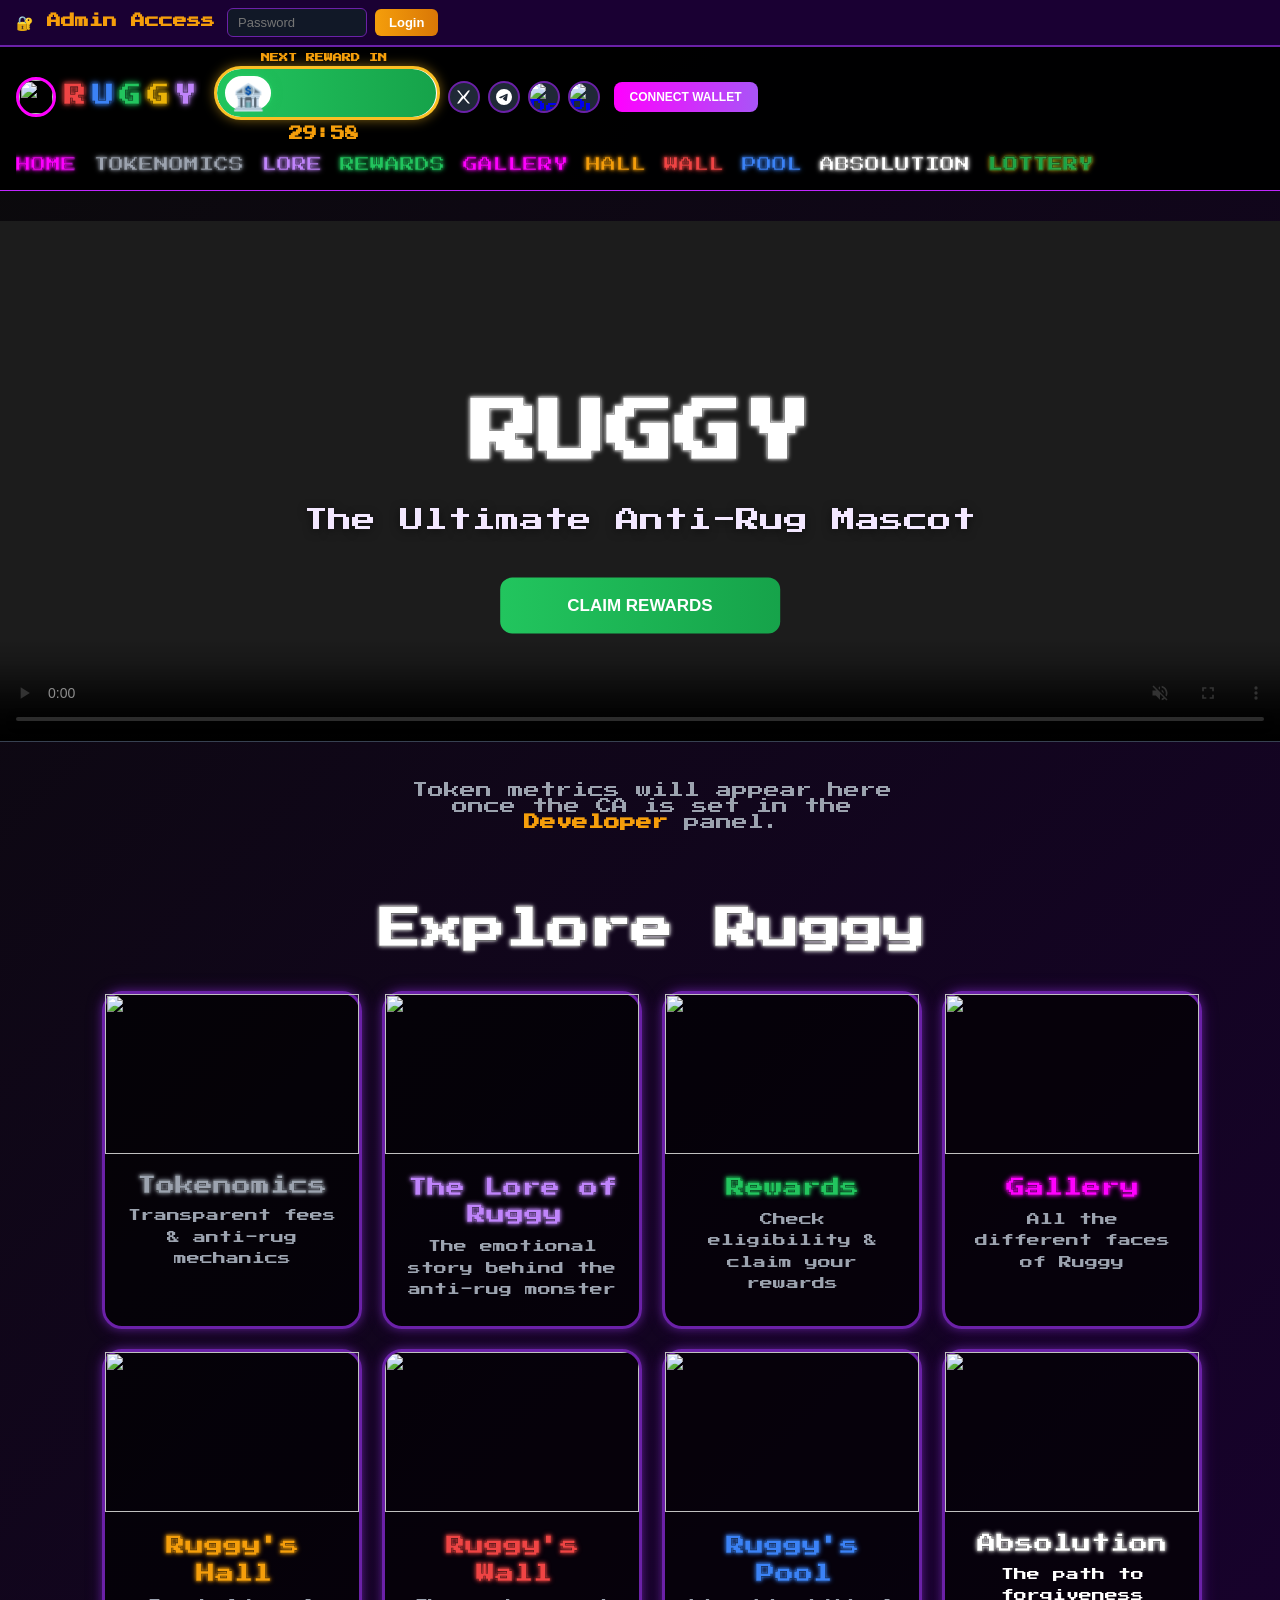
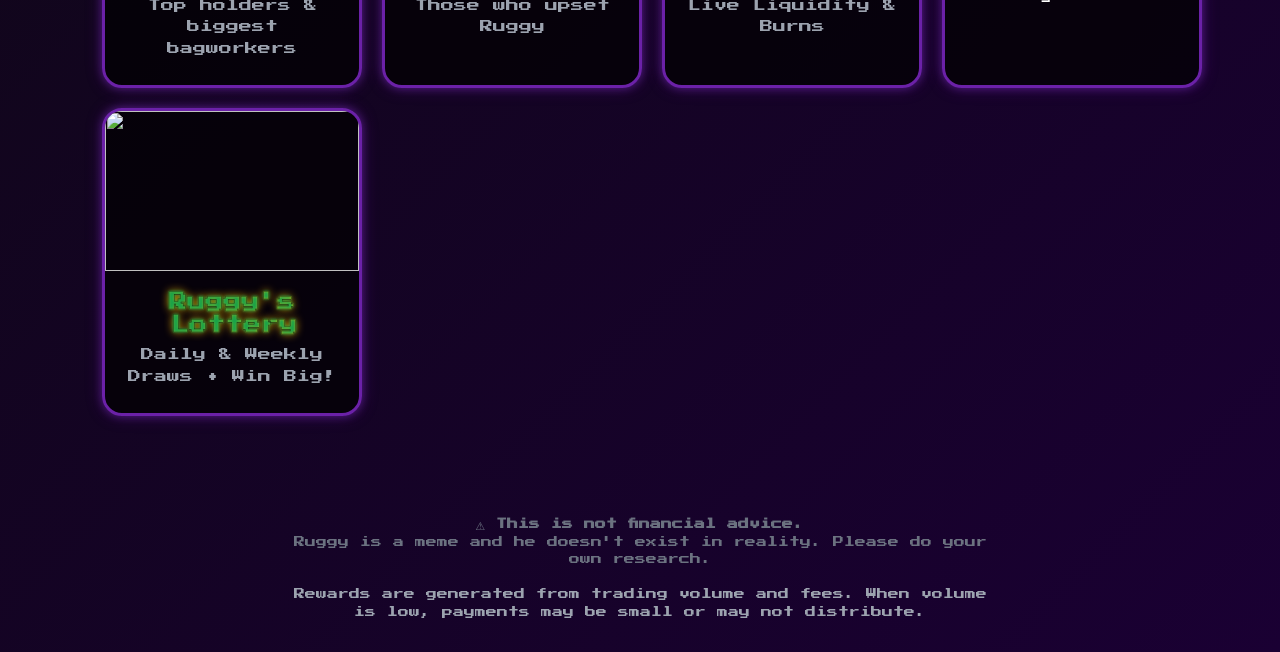
==== commit 2e4ff394: "Add files via upload" ====
--- a/ruggy-rewards-full 2.html
+++ b/ruggy-rewards-full 2.html
@@ -3,13 +3,175 @@
 <head>
     <meta charset="UTF-8">
     <meta name="viewport" content="width=device-width, initial-scale=1.0, maximum-scale=1.0, user-scalable=no">
-    <title>Ruggy Rewards • pump.fun</title>
-
-    <!-- ==================== PERFORMANCE PRELOADS (Critical Assets) ==================== -->
-    <!-- Preload the most important images/GIFs for faster initial render -->
-    <link rel="preload" as="image" href="https://i.ibb.co/h1HVkrG4/IMG-4404.gif" fetchpriority="high">
-    <link rel="preload" as="image" href="https://i.ibb.co/chysCKtv/IMG-4398.gif" fetchpriority="high">
+    
+    <!-- ==================== SEO & SOCIAL META TAGS ==================== -->
+    <title>Ruggy Rewards • pump.fun | Anti-Rug Tokenomics & Community Rewards</title>
+    <meta name="description" content="Hold Ruggy and earn real rewards. Transparent 40% Liquidity Burns, 30% Community Airdrops, 20% Anti-Rug Holders & 10% MDR. Fair tokenomics designed to reward loyalty and punish rugs on Solana.">
+
+    <!-- Open Graph / Facebook -->
+    <meta property="og:type" content="website">
+    <meta property="og:url" content="https://ruggy.fun">
+    <meta property="og:title" content="Ruggy Rewards • pump.fun | Anti-Rug Tokenomics & Community Rewards">
+    <meta property="og:description" content="Hold Ruggy and earn real rewards. Transparent fee distribution with 40% Liquidity Burns, 30% Community Airdrops, and strong anti-rug mechanics.">
+    <meta property="og:image" content="https://i.ibb.co/YBMXZJrX/grok-image-306bf515-c3d0-441f-a54d-f6a44f9e4fc4.jpg">
+    <meta property="og:image:width" content="1200">
+    <meta property="og:image:height" content="630">
+
+    <!-- Twitter Card -->
+    <meta name="twitter:card" content="summary_large_image">
+    <meta name="twitter:title" content="Ruggy Rewards • pump.fun | Anti-Rug Tokenomics">
+    <meta name="twitter:description" content="Earn rewards for holding Ruggy. 40% Liquidity Burns • 30% Community Airdrops • Strong Anti-Rug Mechanics on Solana.">
+    <meta name="twitter:image" content="https://i.ibb.co/YBMXZJrX/grok-image-306bf515-c3d0-441f-a54d-f6a44f9e4fc4.jpg">
+
+    <!-- Performance -->
+    <link rel="preconnect" href="https://i.ibb.co" crossorigin>
     <link rel="preload" as="image" href="https://i.ibb.co/Dfyk19B8/grok-image-7117a15e-b973-4517-a098-e981cc27fecc.jpg" fetchpriority="high">
+
+    <style>
+        /* Connect Wallet horizontal bar - Mobile optimization */
+        @media (max-width: 768px) {
+            #wallet-connect-bar > div {
+                flex-wrap: nowrap !important;
+                overflow-x: auto;
+                -webkit-overflow-scrolling: touch;
+                padding: 6px 12px !important;
+                gap: 8px !important;
+            }
+            
+            #wallet-connect-bar button {
+                font-size: 11.5px !important;
+                padding: 5px 10px !important;
+                white-space: nowrap;
+                flex-shrink: 0;
+            }
+            
+            #wallet-connect-bar span {
+                font-size: 12px !important;
+                margin-right: 4px !important;
+                flex-shrink: 0;
+            }
+        }
+    </style>
+
+    <!-- Neon Glow for Navigation + Page Titles -->
+    <style>
+        /* Base neon glow for all navigation links - Matches each link's own text color */
+        nav .nav-link,
+        #desktop-nav .nav-link,
+        .nav-link {
+            text-shadow: 
+                0 0 2px currentColor,
+                0 0 5px currentColor !important;
+        }
+
+        /* HOME nav title - Stronger purple/pink glow to match its alternating animation */
+        .nav-link[data-page="home"],
+        a.nav-link.active[data-page="home"] {
+            text-shadow: 
+                0 0 4px #c026ff,
+                0 0 9px #a855f7 !important;
+        }
+
+        /* Page titles and section headings - Glow matches their text color + visible border like RUGGY logo */
+        .page-title,
+        h1, h2, h3,
+        .section-title,
+        .card h3,
+        .neon-text {
+            -webkit-text-stroke: 0.6px rgba(0,0,0,0.65);
+            text-shadow: 
+                0 0 2px currentColor,
+                0 0 5px currentColor !important;
+        }
+
+        /* LOTTERY nav title - Same subtle glow style as other navigation titles + border like RUGGY logo */
+        nav .nav-link.lotto-animated-title,
+        #desktop-nav .nav-link.lotto-animated-title,
+        .nav-link.lotto-animated-title,
+        #lotto-title.lotto-animated-title {
+            -webkit-text-stroke: 0.6px rgba(0,0,0,0.65);
+            text-shadow: 
+                0 0 2px #16a34a,
+                0 0 5px #eab308 !important;
+        }
+
+        /* Flashing Lottery page title (big title on the Lottery page) keeps stronger green/gold glow */
+        .page-title.lotto-animated-title,
+        h1.lotto-animated-title {
+            text-shadow: 
+                0 0 3px #16a34a,
+                0 0 8px #eab308 !important;
+        }
+
+        /* HOME nav link - ensure purple/pink glow is visible */
+        a[data-page="home"].nav-link {
+            text-shadow: 
+                0 0 4px #c026ff,
+                0 0 10px #a855f7 !important;
+        }
+
+        /* ========================================
+           PAGE TITLE COLORS - Match Navigation Colors
+        ======================================== */
+
+        /* TOKENOMICS - Light gray like nav */
+        #tokenomics .neon-text,
+        #tokenomics h2.neon-text {
+            color: #9ca3af !important;
+        }
+
+        /* LORE - Purple like nav */
+        #lore .neon-text,
+        #lore h2.neon-text {
+            color: #c084fc !important;
+        }
+
+        /* REWARDS - Green like nav */
+        #rewards .neon-text,
+        #rewards h2.neon-text {
+            color: #22c55e !important;
+        }
+
+        /* GALLERY - Pink/Magenta like nav */
+        #gallery .neon-text,
+        #gallery h2.neon-text {
+            color: #ff00ff !important;
+        }
+
+        /* HALL - Gold/Amber like nav */
+        #hall .neon-text,
+        #hall h2.neon-text {
+            color: #f59e0b !important;
+        }
+
+        /* WALL - Red like nav */
+        #wall .neon-text,
+        #wall h2.neon-text {
+            color: #ef4444 !important;
+        }
+
+        /* POOL - Blue like nav */
+        #pool .neon-text,
+        #pool h2.neon-text {
+            color: #3b82f6 !important;
+        }
+
+        /* ABSOLUTION - White like nav */
+        #absolution .neon-text,
+        #absolution h2.neon-text {
+            color: #f1f5f9 !important;
+        }
+
+        /* LOTTERY page title - Already handled by .lotto-animated-title */
+
+        /* HOME page main title (RUGGY) - Keep multi-color, no override */
+        #home h1.neon-text {
+            color: inherit !important;
+        }
+    </style>
+
+    <!-- Chart.js for Tokenomics Pie Chart -->
+    <script src="https://cdn.jsdelivr.net/npm/chart.js"></script>
 
     <!-- ==================== GLOBAL WALLET CONNECTION (Multi-wallet support) ==================== -->
     <script>
@@ -19,16 +181,212 @@
             provider: null
         };
 
+        // Safe SessionStorage wrapper (must be defined early for Admin functions)
+        const safeSessionStorage = {
+            getItem: (key) => {
+                try {
+                    return sessionStorage.getItem(key);
+                } catch (e) {
+                    return null;
+                }
+            },
+            setItem: (key, value) => {
+                try {
+                    sessionStorage.setItem(key, value);
+                } catch (e) {
+                    // Blocked in sandboxed environments — fail silently
+                }
+            }
+        };
+
+        // Make it globally available so it can be used anywhere (including inline onclick and late functions)
+        window.safeSessionStorage = safeSessionStorage;
+
+        // ==================== ADMIN TOP BAR LOGIN (Defined Very Early) ====================
+        function loginAdminFromTopBar() {
+            const passwordInput = document.getElementById('admin-top-password');
+            if (!passwordInput) return;
+
+            if (passwordInput.value === "admin123") {
+                // Mark as logged in for this session
+                (window.safeSessionStorage || safeSessionStorage).setItem('adminLoggedIn', 'true');
+
+                const loginForm = document.getElementById('admin-login-form');
+                const loggedInStatus = document.getElementById('admin-logged-in-status');
+                
+                if (loginForm) loginForm.style.display = 'none';
+                if (loggedInStatus) loggedInStatus.style.display = 'flex';
+
+                // Do NOT auto-open the modal anymore.
+                // User can click "Open Admin Panel" button.
+            } else {
+                alert("Incorrect password. Try: admin123");
+                passwordInput.value = '';
+            }
+        }
+        window.loginAdminFromTopBar = loginAdminFromTopBar;
+
+        // Open Admin Panel from top bar (respects one-time login)
+        function openAdminPanelFromTopBar() {
+            const isLoggedIn = (window.safeSessionStorage || safeSessionStorage).getItem('adminLoggedIn') === 'true';
+
+            if (isLoggedIn) {
+                // User already logged in via top bar → immediately open settings (no second login)
+                showFullAdminPanel();
+            } else {
+                showDeveloperModal();
+            }
+        }
+        window.openAdminPanelFromTopBar = openAdminPanelFromTopBar;
+
+        // ==================== POOL STAKING - SELECT LOCK PERIOD ====================
+        function selectLockPeriod(element, days, multiplier) {
+            // Remove selected class from all options
+            document.querySelectorAll('#lock-period-options .lock-option').forEach(el => {
+                el.classList.remove('selected');
+                // Reset default styles
+                el.style.border = '2px solid #166534';
+                el.style.boxShadow = 'none';
+                el.style.transform = 'scale(1)';
+            });
+
+            // Add selected styling to clicked element
+            element.classList.add('selected');
+            element.style.transform = 'scale(1.03)';
+
+            // Special gold glow for Permanent staking
+            if (days === 9999) {
+                element.style.border = '2px solid #f59e0b';
+                element.style.boxShadow = '0 0 16px #f59e0b, 0 0 24px #fbbf24';
+            } else {
+                element.style.border = '2px solid #22c55e';
+                element.style.boxShadow = '0 0 12px #22c55e';
+            }
+
+            // Update hidden inputs
+            const daysInput = document.getElementById('stake-days');
+            const multiplierInput = document.getElementById('stake-multiplier');
+            if (daysInput) daysInput.value = days;
+            if (multiplierInput) multiplierInput.value = multiplier;
+
+            // Update info text
+            const lockInfo = document.getElementById('lock-info');
+            if (lockInfo) {
+                let penaltyText = days === 9999 
+                    ? 'No early unstake penalty (Permanent)' 
+                    : 'Early unstake penalty: <strong style="color:#ef4444;">10%</strong>';
+
+                let label = days === 9999 ? 'Permanent' : 
+                            days === 1 ? '1 Day' : 
+                            days === 3 ? '3 Day' : 
+                            days === 7 ? '1 Week' : 
+                            days === 30 ? '1 Month' : 
+                            days === 180 ? '6 Months' : '1 Year';
+
+                lockInfo.innerHTML = `
+                    Lock for <strong>${label}</strong> → 
+                    <strong style="color:#22c55e;">${multiplier}x fee multiplier</strong>. 
+                    ${penaltyText}
+                `;
+            }
+        }
+        window.selectLockPeriod = selectLockPeriod;
+
+        // ==================== LIVE SOL PRICE FOR LOTTO ====================
+        let solPriceUpdateInterval = null;
+
+        async function updateLottoSolPrice() {
+            const priceEl = document.getElementById('lotto-sol-price');
+            if (!priceEl) return;
+
+            try {
+                const res = await fetch('https://api.coingecko.com/api/v3/simple/price?ids=solana&vs_currencies=usd');
+                const data = await res.json();
+                const solUsd = data?.solana?.usd;
+
+                if (solUsd && solUsd > 0) {
+                    const solFor3USD = (3 / solUsd).toFixed(4);
+                    priceEl.innerHTML = `~${solFor3USD} SOL <span style="font-size:11px; color:#6b7280;">(live)</span>`;
+                }
+            } catch (e) {
+                // Fail silently if API is down
+                priceEl.innerHTML = `~0.015 SOL <span style="font-size:11px; color:#6b7280;">(approx)</span>`;
+            }
+        }
+
+        function startLottoSolPriceUpdates() {
+            // Update immediately
+            updateLottoSolPrice();
+
+            // Clear any previous interval
+            if (solPriceUpdateInterval) clearInterval(solPriceUpdateInterval);
+
+            // Update every 90 seconds
+            solPriceUpdateInterval = setInterval(updateLottoSolPrice, 90000);
+        }
+
+        // ==================== RUGGY'S LOTTO ====================
+        function buyLottoTickets() {
+            const amountInput = document.getElementById('lotto-ticket-amount');
+            if (!amountInput) return;
+
+            const amount = parseInt(amountInput.value) || 1;
+            const totalCost = amount * 3;
+
+            if (confirm(`Buy ${amount} tickets for $${totalCost}?`)) {
+                alert(`✅ Purchased ${amount} Lottery Tickets!\n\nYour tickets have been added to the next draw.\nGood luck!`);
+                
+                // Simulate adding to user's tickets
+                const currentTickets = parseInt(localStorage.getItem('ruggyLottoTickets') || '0');
+                localStorage.setItem('ruggyLottoTickets', currentTickets + amount);
+            }
+        }
+
+        function claimDailyFreeTicket() {
+            const lastClaim = localStorage.getItem('lastFreeLottoTicket');
+            const today = new Date().toDateString();
+
+            if (lastClaim === today) {
+                alert("You've already claimed your free ticket today. Come back tomorrow!");
+                return;
+            }
+
+            localStorage.setItem('lastFreeLottoTicket', today);
+            const currentTickets = parseInt(localStorage.getItem('ruggyLottoTickets') || '0');
+            localStorage.setItem('ruggyLottoTickets', currentTickets + 1);
+
+            alert("🎁 Free Ticket Claimed!\n\n+1 Free Lottery Ticket added to your account.\nGood luck in today's draw!");
+        }
+
+        // Update total cost when changing ticket amount
+        setTimeout(() => {
+            const amountInput = document.getElementById('lotto-ticket-amount');
+            if (amountInput) {
+                amountInput.addEventListener('input', () => {
+                    const totalEl = document.getElementById('lotto-total-cost');
+                    if (totalEl) {
+                        const val = parseInt(amountInput.value) || 0;
+                        totalEl.textContent = '$' + (val * 3).toFixed(2);
+                    }
+                });
+            }
+        }, 1500);
+
+        // Auto-select 1 Year on page load for Pool page
+document.addEventListener('DOMContentLoaded', () => {
+    setTimeout(() => {
+        const oneYearOption = document.querySelector('#lock-period-options .lock-option[data-days="365"]');
+        if (oneYearOption) {
+            selectLockPeriod(oneYearOption, 365, 3.0);
+        }
+    }, 300);
+});
+
         // ==================== REAL WALLET CONNECTION ====================
         const WALLET_PROVIDERS = {
             phantom: {
                 name: "Phantom",
                 detect: () => window.solana && window.solana.isPhantom,
-                get: () => window.solana
-            },
-            fomo: {
-                name: "FOMO Wallet",
-                detect: () => !!window.solana,
                 get: () => window.solana
             },
             solflare: {
@@ -40,29 +398,262 @@
                 name: "Backpack",
                 detect: () => !!window.backpack,
                 get: () => window.backpack
-            },
-            glow: {
-                name: "Glow",
-                detect: () => window.glowSolana || window.solana,
-                get: () => window.glowSolana || window.solana
-            },
-            slope: {
-                name: "Slope",
-                detect: () => window.slope || window.solana,
-                get: () => window.slope || window.solana
-            },
-            sollet: {
-                name: "Sollet",
-                detect: () => window.sollet || window.solana,
-                get: () => window.sollet || window.solana
             }
         };
 
+        // ==================== LAZY LOADED WALLET LIBRARIES ====================
+        let walletLibsLoaded = false;
+        let walletLibsLoading = false;
+
+        function ensureWalletLibrariesLoaded() {
+            return new Promise((resolve, reject) => {
+                if (walletLibsLoaded) {
+                    resolve();
+                    return;
+                }
+                
+                if (walletLibsLoading) {
+                    const checkInterval = setInterval(() => {
+                        if (walletLibsLoaded) {
+                            clearInterval(checkInterval);
+                            resolve();
+                        }
+                    }, 100);
+                    return;
+                }
+                
+                walletLibsLoading = true;
+                
+                const scriptsToLoad = [
+                    'https://unpkg.com/@solana/web3.js@1.95.3/lib/index.iife.min.js',
+                    'https://cdn.jsdelivr.net/npm/bn.js@5.2.1/lib/bn.min.js'
+                ];
+                
+                let loadedCount = 0;
+                
+                scriptsToLoad.forEach(src => {
+                    const script = document.createElement('script');
+                    script.src = src;
+                    script.onload = () => {
+                        loadedCount++;
+                        if (loadedCount === scriptsToLoad.length) {
+                            walletLibsLoaded = true;
+                            walletLibsLoading = false;
+                            resolve();
+                        }
+                    };
+                    script.onerror = () => {
+                        walletLibsLoading = false;
+                        reject(new Error('Failed to load wallet libraries'));
+                    };
+                    document.head.appendChild(script);
+                });
+            });
+        }
+
+        // ==================== DEVELOPER MODAL - DEFINED EARLY FOR RELIABILITY ====================
+        function showDeveloperModal() {
+            const modal = document.getElementById('developer-modal');
+            if (!modal) return;
+
+            const isAdminLoggedIn = (window.safeSessionStorage || safeSessionStorage).getItem('adminLoggedIn') === 'true';
+
+            // If already logged in via top bar → immediately show full settings (no login)
+            if (isAdminLoggedIn) {
+                showFullAdminPanel();
+                return;
+            }
+
+            // Not logged in → show the login form inside the modal
+            const loginForm = document.getElementById('login-form');
+            const devPanel = document.getElementById('dev-panel');
+
+            if (loginForm) loginForm.style.display = 'block';
+            if (devPanel) devPanel.style.display = 'none';
+
+            modal.style.display = 'block';
+            modal.removeAttribute('hidden');
+        }
+
+        function closeDeveloperModal() {
+            const modal = document.getElementById('developer-modal');
+            if (!modal) return;
+
+            modal.style.display = 'none';
+            modal.setAttribute('hidden', 'true');
+
+            // Cleanup
+            modal.onclick = null;
+            document.onkeydown = null;
+        }
+
+        window.showDeveloperModal = showDeveloperModal;
+        window.closeDeveloperModal = closeDeveloperModal;
+
+        function showFullAdminPanel() {
+            const modal = document.getElementById('developer-modal');
+            if (!modal) return;
+
+            // Show the modal
+            modal.style.display = 'block';
+            modal.removeAttribute('hidden');
+
+            // Force hide login form and show settings panel
+            const loginForm = document.getElementById('login-form');
+            const devPanel = document.getElementById('dev-panel');
+
+            if (loginForm) loginForm.style.display = 'none';
+            if (devPanel) devPanel.style.display = 'block';
+
+            // Extra safety: also hide any old login elements if present
+            const oldLogin = document.getElementById('admin-login-form');
+            if (oldLogin) oldLogin.style.display = 'none';
+
+            loadAdminSettingsIntoPanel();
+        }
+
+        function loadAdminSettingsIntoPanel() {
+            // This function can pre-load current CONFIG values into the admin panel inputs
+            // For now it just ensures the panel is ready
+            const caInput = document.getElementById('dev-ca');
+            if (caInput && CONFIG.tokenMint) {
+                caInput.value = CONFIG.tokenMint;
+            }
+        }
+
+        function closeAdminTopBar() {
+            const bar = document.getElementById('admin-top-bar');
+            if (bar) {
+                bar.style.display = 'none';
+                // Remember that user closed it for this session
+                (window.safeSessionStorage || safeSessionStorage).setItem('adminBarClosed', 'true');
+            }
+        }
+
+        // Auto-hide admin bar if user previously closed it in this session
+        function initAdminTopBar() {
+            try {
+                // Restore if user previously closed the bar this session
+                if ((window.safeSessionStorage || safeSessionStorage).getItem('adminBarClosed') === 'true') {
+                    const bar = document.getElementById('admin-top-bar');
+                    if (bar) bar.style.display = 'none';
+                }
+
+                // Restore logged-in UI state (so user doesn't have to login again)
+                if ((window.safeSessionStorage || safeSessionStorage).getItem('adminLoggedIn') === 'true') {
+                    const loginForm = document.getElementById('admin-login-form');
+                    const loggedInStatus = document.getElementById('admin-logged-in-status');
+                    
+                    if (loginForm) loginForm.style.display = 'none';
+                    if (loggedInStatus) loggedInStatus.style.display = 'flex';
+                }
+            } catch(e) {}
+        }
+
+        // Initialize admin bar state on page load
+        window.addEventListener('load', initAdminTopBar);
+
+        // ==================== WALLET STATE MANAGEMENT ====================
+        function initWalletState() {
+            // Initialize global wallet object if it doesn't exist
+            if (!window.ruggyWallet) {
+                window.ruggyWallet = {
+                    publicKey: null,
+                    connected: false,
+                    provider: null,
+                    name: null
+                };
+            }
+
+            // Try to detect already connected wallet (silent)
+            setTimeout(async () => {
+                try {
+                    if (window.solana && window.solana.isPhantom) {
+                        const resp = await window.solana.connect({ onlyIfTrusted: true });
+                        if (resp && resp.publicKey) {
+                            window.ruggyWallet = {
+                                publicKey: resp.publicKey,
+                                connected: true,
+                                provider: window.solana,
+                                name: "Phantom"
+                            };
+                            updateConnectWalletButton();
+                        }
+                    } else if (window.backpack) {
+                        const resp = await window.backpack.connect({ onlyIfTrusted: true });
+                        if (resp && resp.publicKey) {
+                            window.ruggyWallet = {
+                                publicKey: resp.publicKey,
+                                connected: true,
+                                provider: window.backpack,
+                                name: "Backpack"
+                            };
+                            updateConnectWalletButton();
+                        }
+                    }
+                } catch (e) {
+                    // Not connected or user rejected silent connect - this is normal
+                }
+            }, 800);
+
+            // Listen for wallet events (real-time updates)
+            setTimeout(() => {
+                // Phantom
+                if (window.solana && window.solana.on) {
+                    window.solana.on('connect', () => {
+                        if (window.solana.publicKey) {
+                            window.ruggyWallet.publicKey = window.solana.publicKey;
+                            window.ruggyWallet.connected = true;
+                            window.ruggyWallet.provider = window.solana;
+                            window.ruggyWallet.name = "Phantom";
+                            updateConnectWalletButton();
+                        }
+                    });
+
+                    window.solana.on('disconnect', () => {
+                        window.ruggyWallet.publicKey = null;
+                        window.ruggyWallet.connected = false;
+                        window.ruggyWallet.provider = null;
+                        updateConnectWalletButton();
+                    });
+                }
+
+                // Backpack
+                if (window.backpack && window.backpack.on) {
+                    window.backpack.on('connect', () => {
+                        if (window.backpack.publicKey) {
+                            window.ruggyWallet.publicKey = window.backpack.publicKey;
+                            window.ruggyWallet.connected = true;
+                            window.ruggyWallet.provider = window.backpack;
+                            window.ruggyWallet.name = "Backpack";
+                            updateConnectWalletButton();
+                        }
+                    });
+
+                    window.backpack.on('disconnect', () => {
+                        window.ruggyWallet.publicKey = null;
+                        window.ruggyWallet.connected = false;
+                        window.ruggyWallet.provider = null;
+                        updateConnectWalletButton();
+                    });
+                }
+            }, 1200);
+        }
+
+        // Run wallet initialization on page load
+        window.addEventListener('load', initWalletState);
+
         async function connectWallet(preferredWallet = null) {
+            try {
+                await ensureWalletLibrariesLoaded();
+            } catch (e) {
+                alert("Failed to load wallet libraries. Please refresh the page.");
+                return;
+            }
+
             let provider = null;
             let name = "Wallet";
 
-            // Try requested wallet
             if (preferredWallet && WALLET_PROVIDERS[preferredWallet]) {
                 const w = WALLET_PROVIDERS[preferredWallet];
                 if (w.detect()) {
@@ -75,9 +666,7 @@
                     }
                     return;
                 }
-            } 
-            // Auto detect
-            else {
+            } else {
                 if (window.solana && window.solana.isPhantom) {
                     provider = window.solana;
                     name = "Phantom";
@@ -88,7 +677,7 @@
                     provider = window.solana;
                     name = "Solana Wallet";
                 } else {
-                    alert("No Solana wallet detected.");
+                    alert("No Solana wallet detected. Please install Phantom, Solflare, or Backpack.");
                     return;
                 }
             }
@@ -103,27 +692,21 @@
                     name: name
                 };
 
-                updateAllConnectButtons(resp.publicKey.toString());
-
-                // Update all connect wallet buttons - show address, clicking it disconnects
-                document.querySelectorAll('.connect-wallet-btn, #home-connect-wallet-btn, #rewards-connect-wallet-btn, #connect-btn').forEach(btn => {
-                    if (btn) {
-                        btn.textContent = resp.publicKey.toString().slice(0, 4) + "..." + resp.publicKey.toString().slice(-4);
-                        btn.style.background = "linear-gradient(to right, #22c55e, #16a34a)";
-                        btn.onclick = () => disconnectWallet();
-                    }
-                });
+                closeWalletConnectBar();
+
+                // Update the top Connect button immediately + real-time state
+                if (typeof updateConnectWalletButton === "function") {
+                    updateConnectWalletButton();
+                }
 
                 if (typeof updateHomeWalletDisplays === "function") {
                     updateHomeWalletDisplays();
                 }
 
-                console.log(`${walletName} connected:`, resp.publicKey.toString());
                 return resp.publicKey;
 
             } catch (err) {
-                console.error("Wallet connection failed:", err);
-                alert(`Failed to connect ${walletName}. Please try again.`);
+                alert(`Failed to connect ${name}. Please try again.`);
             }
         }
 
@@ -137,20 +720,8 @@
             return urls[walletType] || "https://solana.com/ecosystem/wallets";
         }
 
-        function updateAllConnectButtons(address) {
-            const short = address.slice(0,4) + "..." + address.slice(-4);
-            document.querySelectorAll('#connect-btn, #home-connect-wallet-btn, .connect-wallet-btn').forEach(btn => {
-                if (btn) {
-                    btn.textContent = short;
-                    btn.style.background = "linear-gradient(to right, #22c55e, #16a34a)";
-                    btn.onclick = () => disconnectWallet();
-                }
-            });
-        }
-
         window.connectWallet = connectWallet;
 
-        // ==================== DISCONNECT WALLET ====================
         async function disconnectWallet() {
             try {
                 const wallet = window.ruggyWallet.provider || window.solana;
@@ -159,44 +730,79 @@
                     await wallet.disconnect();
                 }
 
-                // Reset global state
                 window.ruggyWallet.publicKey = null;
                 window.ruggyWallet.connected = false;
                 window.ruggyWallet.provider = null;
 
-                // Reset all connect buttons back to connect mode
-                document.querySelectorAll('#connect-btn, #home-connect-wallet-btn, #rewards-connect-wallet-btn, .connect-wallet-btn').forEach(btn => {
-                    if (btn) {
-                        btn.textContent = 'CONNECT WALLET';
-                        btn.style.background = 'linear-gradient(to right, #ff00ff, #a855f7)';
-                        btn.onclick = () => connectWallet();   // Restore connect behavior
-                    }
-                });
+                if (typeof updateConnectWalletButton === "function") {
+                    updateConnectWalletButton();
+                }
 
                 if (typeof updateHomeWalletDisplays === 'function') {
                     updateHomeWalletDisplays();
                 }
 
-                console.log('Wallet disconnected');
+                // Reset button onclick to open the connect bar again
+                const btn = document.getElementById('connect-btn');
+                if (btn) {
+                    btn.onclick = () => toggleWalletConnectBar();
+                }
+
                 alert('Wallet disconnected successfully.');
 
             } catch (e) {
-                console.error('Disconnect error:', e);
                 alert('Failed to disconnect wallet.');
             }
         }
 
         window.disconnectWallet = disconnectWallet;
 
-        // Old gallery marquee functions removed - new clean grid gallery is now in use
-
-        // ==================== ABSOLUTION PAGE FUNCTIONS ====================
+        // ==================== HORIZONTAL CONNECT WALLET BAR (Clean) ====================
+        function toggleWalletConnectBar() {
+            const bar = document.getElementById('wallet-connect-bar');
+            if (!bar) return;
+
+            if (bar.style.display === 'none' || bar.style.display === '' || bar.style.display === null) {
+                bar.style.display = 'block';
+            } else {
+                bar.style.display = 'none';
+            }
+
+            // Update dynamic padding so content stays below the wallet bar
+            setTimeout(() => {
+                if (typeof updateDynamicNavPadding === 'function') {
+                    updateDynamicNavPadding();
+                }
+            }, 50);
+        }
+
+        function closeWalletConnectBar() {
+            const bar = document.getElementById('wallet-connect-bar');
+            if (bar) bar.style.display = 'none';
+
+            // Refresh padding after closing
+            setTimeout(() => {
+                if (typeof updateDynamicNavPadding === 'function') {
+                    updateDynamicNavPadding();
+                }
+            }, 50);
+        }
+
+        async function connectSpecificWallet(walletType) {
+            closeWalletConnectBar();
+            await connectWallet(walletType);
+        }
+
+        // Expose globally
+        window.toggleWalletConnectBar = toggleWalletConnectBar;
+        window.closeWalletConnectBar = closeWalletConnectBar;
+        window.connectSpecificWallet = connectSpecificWallet;
+
         function checkLockedBanStatus() {
             const statusDiv = document.getElementById('absolution-status');
             const resultP = document.getElementById('locked-ban-result');
             
-            // Placeholder logic - in real version this would check on-chain data
-            const isLockedBanned = Math.random() > 0.5; // Random for demo
+            const isLockedBanned = Math.random() > 0.5;
             
             statusDiv.style.display = 'block';
             
@@ -212,8 +818,7 @@
             }
         }
 
-        // ==================== ABSOLUTION STAKING LOGIC ====================
-        let absolutionStakedAmount = 0; // Simulated amount already staked toward absolution
+        let absolutionStakedAmount = 0;
 
         function calculateAbsolutionStake() {
             const usdValue = parseFloat(document.getElementById('rugged-amount').value);
@@ -228,7 +833,6 @@
             const required = usdValue * 0.20;
             const stillOwed = Math.max(0, required - absolutionStakedAmount);
 
-            // Update breakdown
             document.getElementById('required-stake').textContent = `$${required.toFixed(2)}`;
             document.getElementById('already-staked').textContent = `$${absolutionStakedAmount.toFixed(2)}`;
             document.getElementById('still-owed').textContent = `$${stillOwed.toFixed(2)}`;
@@ -250,16 +854,13 @@
             const stillOwed = Math.max(0, required - absolutionStakedAmount);
 
             if (stillOwed > 0) {
-                // Simulate staking the remaining amount
                 const stakeNow = stillOwed;
                 absolutionStakedAmount += stakeNow;
 
                 alert(`Staking $${stakeNow.toFixed(2)} worth of $RUGGY for 3 days...`);
 
-                // Re-calculate
                 calculateAbsolutionStake();
 
-                // Check if now fully staked
                 if (absolutionStakedAmount >= required) {
                     setTimeout(() => {
                         alert("✅ Full stake confirmed on-chain.\n\nYou have been removed from Ruggy's Wall.\nRuggy is watching... behave.");
@@ -275,7 +876,6 @@
             }
         }
 
-        // ==================== IMAGE ZOOM MODAL ====================
         function openImageModal(imageSrc, title) {
             const modal = document.getElementById('image-modal');
             const img = document.getElementById('modal-image');
@@ -293,7 +893,6 @@
             if (modal) modal.style.display = 'none';
         }
 
-        // Close modal with Escape key
         document.addEventListener('keydown', function(e) {
             if (e.key === "Escape") {
                 const modal = document.getElementById('image-modal');
@@ -303,32 +902,6 @@
             }
         });
 
-        // Gallery uses native horizontal scrollbar at the bottom + hover pause on marquee
-
-        // Pause marquee when user scrolls manually with bottom scrollbar
-        setTimeout(() => {
-            const marquee = document.getElementById('gallery-marquee');
-            const track = document.getElementById('gallery-track');
-            
-            if (marquee && track) {
-                let scrollTimeout;
-                
-                marquee.addEventListener('scroll', () => {
-                    // Pause the CSS animation
-                    track.style.animationPlayState = 'paused';
-                    
-                    // Clear previous timeout
-                    clearTimeout(scrollTimeout);
-                    
-                    // Resume after user stops scrolling for 2.5 seconds
-                    scrollTimeout = setTimeout(() => {
-                        track.style.animationPlayState = 'running';
-                    }, 2500);
-                });
-            }
-        }, 500);
-
-        // ==================== WALLET SELECTION MODAL ====================
         function showWalletModal() {
             const modal = document.getElementById('wallet-modal');
             if (modal) modal.style.display = 'block';
@@ -339,19 +912,139 @@
             if (modal) modal.style.display = 'none';
         }
 
+        // ==================== CLEAN WALLET DROPDOWN ====================
+        function toggleWalletDropdown(e) {
+            if (e) e.stopImmediatePropagation();
+            const dropdown = document.getElementById('wallet-dropdown');
+            if (!dropdown) return;
+
+            const isHidden = dropdown.classList.contains('hidden');
+
+            // Close any open dropdown first
+            document.querySelectorAll('#wallet-dropdown').forEach(d => d.classList.add('hidden'));
+
+            if (isHidden) {
+                populateWalletDropdown();
+                dropdown.classList.remove('hidden');
+
+                // Robust outside click closer
+                setTimeout(() => {
+                    const handler = function(ev) {
+                        if (!dropdown.contains(ev.target)) {
+                            dropdown.classList.add('hidden');
+                            document.removeEventListener('click', handler, true);
+                        }
+                    };
+                    document.addEventListener('click', handler, true);
+                }, 10);
+            }
+        }
+
+        function closeWalletDropdown() {
+            const dropdown = document.getElementById('wallet-dropdown');
+            if (dropdown) dropdown.classList.add('hidden');
+        }
+
+        function populateWalletDropdown() {
+            const content = document.getElementById('wallet-dropdown-content');
+            if (!content) return;
+
+            const isConnected = window.ruggyWallet && window.ruggyWallet.connected;
+
+            if (isConnected) {
+                const short = window.ruggyWallet.publicKey.toString().slice(0, 6) + '...' + window.ruggyWallet.publicKey.toString().slice(-4);
+                content.innerHTML = `
+                    <div style="padding: 10px 16px; display: flex; justify-content: space-between; align-items: center; background: linear-gradient(to right, #16a34a, #22c55e); color: white; border-radius: 12px 12px 0 0;">
+                        <div style="font-size: 14px; font-weight: 700;">Wallet Connected</div>
+                        <div onclick="closeWalletDropdown()" style="cursor: pointer; font-size: 22px; line-height: 1; padding: 0 6px; font-weight: bold;">×</div>
+                    </div>
+                    <div style="padding: 14px 16px; font-family: monospace; font-size: 15px; color: #22c55e; word-break: break-all; background: #1a0033;">
+                        ${short}
+                    </div>
+                    <div onclick="disconnectWallet(); closeWalletDropdown();" 
+                         style="padding: 14px 16px; cursor: pointer; color: #f87171; font-size: 15px; font-weight: 700; background: #1a0033; border-radius: 0 0 12px 12px; transition: background 0.2s;"
+                         onmouseover="this.style.background='#3f1f1f'" 
+                         onmouseout="this.style.background='#1a0033'">
+                        Disconnect Wallet
+                    </div>
+                `;
+            } else {
+                content.innerHTML = `
+                    <div style="padding: 10px 16px; display: flex; justify-content: space-between; align-items: center; background: linear-gradient(to right, #ff00ff, #a855f7); color: white; border-radius: 12px 12px 0 0;">
+                        <div style="font-size: 14px; font-weight: 700;">Connect Wallet</div>
+                        <div onclick="closeWalletDropdown()" style="cursor: pointer; font-size: 22px; line-height: 1; padding: 0 6px; font-weight: bold;">×</div>
+                    </div>
+
+                    <div onclick="connectFromDropdown('phantom')" 
+                         style="padding: 16px; cursor: pointer; display: flex; align-items: center; gap: 12px; font-size: 16px; background: #1a0033; color: white; transition: background 0.2s;"
+                         onmouseover="this.style.background='#4c1d95'" onmouseout="this.style.background='#1a0033'">
+                        <span style="font-size: 24px;">👻</span> 
+                        <span style="font-weight: 700;">Phantom</span>
+                    </div>
+
+                    <div onclick="connectFromDropdown('solflare')" 
+                         style="padding: 16px; cursor: pointer; display: flex; align-items: center; gap: 12px; font-size: 16px; background: #1a0033; color: white; transition: background 0.2s;"
+                         onmouseover="this.style.background='#4c1d95'" onmouseout="this.style.background='#1a0033'">
+                        <span style="font-size: 24px;">🔥</span> 
+                        <span style="font-weight: 700;">Solflare</span>
+                    </div>
+
+                    <div onclick="connectFromDropdown('backpack')" 
+                         style="padding: 16px; cursor: pointer; display: flex; align-items: center; gap: 12px; font-size: 16px; background: #1a0033; color: white; transition: background 0.2s; border-radius: 0 0 12px 12px;"
+                         onmouseover="this.style.background='#4c1d95'" onmouseout="this.style.background='#1a0033'">
+                        <span style="font-size: 24px;">🎒</span> 
+                        <span style="font-weight: 700;">Backpack</span>
+                    </div>
+                `;
+            }
+        }
+
+        function closeWalletDropdown() {
+            const dropdown = document.getElementById('wallet-dropdown');
+            if (dropdown) dropdown.classList.add('hidden');
+        }
+
+        function connectFromDropdown(walletType) {
+            const dropdown = document.getElementById('wallet-dropdown');
+            if (dropdown) dropdown.classList.add('hidden');
+            connectWallet(walletType);
+        }
+
+        // Update button when wallet connects/disconnects
+        function updateConnectWalletButton() {
+            const btn = document.getElementById('connect-btn');
+            if (!btn) return;
+
+            if (window.ruggyWallet && window.ruggyWallet.connected && window.ruggyWallet.publicKey) {
+                const addr = window.ruggyWallet.publicKey.toString();
+                const short = addr.slice(0, 4) + '...' + addr.slice(-4);
+                btn.textContent = short;
+                btn.style.background = 'linear-gradient(to right, #22c55e, #16a34a)';
+                btn.style.border = '2px solid #4ade80';
+                btn.onclick = () => disconnectWallet();
+            } else {
+                btn.textContent = 'CONNECT WALLET';
+                btn.style.background = 'linear-gradient(to right, #ff00ff, #a855f7)';
+                btn.style.border = 'none';
+                btn.onclick = null; // Will be handled by the modal trigger
+            }
+        }
+
+        // Make sure existing functions call the new button updater
+        const originalUpdateAllConnectButtons = window.updateAllConnectButtons;
+        window.updateAllConnectButtons = function(address) {
+            if (originalUpdateAllConnectButtons) originalUpdateAllConnectButtons(address);
+            updateConnectWalletButton();
+        };
+
         function selectAndConnectWallet(walletType) {
             closeWalletModal();
-            // Small delay so modal closes smoothly before wallet popup
             setTimeout(() => {
                 connectWallet(walletType);
             }, 150);
         }
 
-        // ==================== SIMPLE TEST CONNECT WALLET ====================
         async function simpleConnectWallet() {
-            console.log("TEST button clicked - attempting wallet connection...");
-
-            // Create or find status message area
             let statusDiv = document.getElementById('wallet-test-status');
             if (!statusDiv) {
                 statusDiv = document.createElement('div');
@@ -383,15 +1076,11 @@
                 statusDiv.style.color = '#22c55e';
                 statusDiv.innerHTML = `✅ Connected!<br><small>${resp.publicKey.toString()}</small>`;
 
-                console.log("Wallet connected successfully:", resp.publicKey.toString());
-
-                // Update other connect buttons if they exist
-                document.querySelectorAll('.connect-wallet-btn, #home-connect-wallet-btn, #rewards-connect-wallet-btn, #connect-btn').forEach(btn => {
-                    if (btn) btn.textContent = resp.publicKey.toString().slice(0,4) + "..." + resp.publicKey.toString().slice(-4);
-                });
+                if (typeof updateConnectWalletButton === "function") {
+                    updateConnectWalletButton();
+                }
 
             } catch (e) {
-                console.error("Connection error:", e);
                 statusDiv.style.background = '#3f1f1f';
                 statusDiv.style.color = '#f87171';
                 statusDiv.innerHTML = `❌ Connection failed<br><small>${e.message || e}</small>`;
@@ -408,9 +1097,9 @@
             transition: all 0.3s ease; 
             cursor: pointer; 
             position: relative;
-        }
-
-        /* Make second navigation bar much thinner on mobile */
+            -webkit-text-stroke: 0.6px rgba(0,0,0,0.65);
+        }
+
         @media (max-width: 768px) {
             #desktop-nav {
                 padding: 1px 0 !important;
@@ -427,29 +1116,87 @@
             #desktop-nav .nav-link {
                 font-size: 10.5px !important;
                 padding: 3px 6px !important;
-                white-space: nowrap;
-            }
-        }
+            }
+
+            h1, h2, h3, h4, .neon-text, .card h3, .explore-card h3 {
+                white-space: normal !important;
+                overflow-wrap: break-word;
+                word-break: break-word;
+                line-height: 1.3;
+            }
+        }
+
+        /* =====================================================
+           GLOBAL TEXT WRAPPING - All words must always be visible
+           No ellipsis ever. Natural wrapping with good spacing.
+           ===================================================== */
+        .card h3,
+        .explore-card h3,
+        .card p,
+        .explore-card p {
+            white-space: normal !important;
+            overflow-wrap: break-word;
+            word-break: normal;
+            overflow: visible;
+        }
+
+        /* When text still overflows on small screens → indent the word */
+        @media (max-width: 768px) {
+            .card h3,
+            .explore-card h3 {
+                text-indent: -8px;
+                padding-left: 8px;
+            }
+            
+            .card p,
+            .explore-card p {
+                text-indent: -6px;
+                padding-left: 6px;
+            }
+        }
+
+        /* Extra safety for all card content */
+        .card,
+        .explore-card {
+            overflow: visible;
+        }
+
         .nav-link.active { 
             color: #ff00ff; 
             text-shadow: 
                 0 0 8px #ff00ff,
-                0 0 16px #ff00ff;
-        }
-
+                0 0 16px #ff00ff,
+                0 0 24px #ff00ff !important;
+        }
+
+        /* Removed color-changing hover effect. Navigation titles now only have neon glow matching their color. */
         .nav-link:hover {
             transform: translateY(-1px);
-            background: linear-gradient(90deg, #ff00ff, #c026d3, #a855f7, #ff00ff);
-            background-size: 200% 100%;
-            -webkit-background-clip: text;
-            -webkit-text-fill-color: transparent;
-            animation: nav-gradient 1.2s linear infinite;
-        }
-
-        @keyframes nav-gradient {
-            0% { background-position: 0% 50%; }
-            100% { background-position: 200% 50%; }
-        }
+            filter: brightness(1.15);
+        }
+
+        /* Gallery Card Hover Effects */
+        .gallery-card {
+            transition: transform 0.35s cubic-bezier(0.34, 1.56, 0.64, 1), 
+                        box-shadow 0.3s ease, 
+                        border-color 0.3s ease;
+            will-change: transform;
+        }
+        
+        .gallery-card:hover {
+            transform: scale(1.045) translateY(-4px);
+            box-shadow: 
+                0 0 25px rgba(255, 0, 255, 0.6),
+                0 15px 35px rgba(0, 0, 0, 0.5);
+            border-color: #ff00ff;
+        }
+        
+        .gallery-card:hover p {
+            color: #ff00ff;
+            text-shadow: 0 0 8px rgba(255, 0, 255, 0.5);
+        }
+
+        /* nav-gradient keyframe removed - no longer used for navigation hover */
         .card { 
             background: rgba(0,0,0,0.7); 
             border: 3px solid #6b21a8; 
@@ -475,7 +1222,6 @@
             margin-bottom: 14px;
         }
 
-        /* Mobile safety: keep ALL card content inside card borders */
         @media (max-width: 768px) {
             .card,
             .explore-card,
@@ -483,7 +1229,6 @@
                 overflow: hidden !important;
                 box-sizing: border-box !important;
                 min-height: auto !important;
-                /* Refined padding: give content breathing room without feeling cramped */
                 padding: 16px !important;
             }
             
@@ -503,15 +1248,21 @@
             .card .buy-button,
             .card input,
             .card select {
-                padding: 10px 14px !important;
+                padding: 12px 16px !important;
                 font-size: 14px !important;
+                white-space: normal !important;
+                overflow-wrap: break-word !important;
+                word-break: break-word !important;
+                line-height: 1.4 !important;
+                text-align: center !important;
+                max-width: 100% !important;
+                box-sizing: border-box !important;
             }
 
             .card p {
                 line-height: 1.5;
             }
 
-            /* === HOMEPAGE EXPLORE CARDS: Better internal spacing === */
             .explore-card {
                 padding: 14px !important;
             }
@@ -526,15 +1277,14 @@
                 margin-bottom: 6px !important;
             }
 
-            /* === POOL PAGE: Keep staking portal inside card borders === */
             #pool .card {
                 overflow: hidden;
                 padding: 16px !important;
             }
             
             #pool #lock-period-options {
-                grid-template-columns: repeat(3, 1fr) !important;
-                gap: 6px !important;
+                grid-template-columns: repeat(auto-fit, minmax(110px, 1fr)) !important;
+                gap: 8px !important;
             }
             
             #pool .lock-option {
@@ -547,7 +1297,6 @@
                 font-size: 15px;
             }
 
-            /* === ABSOLUTION PAGE: Keep everything inside card borders === */
             #absolution .card {
                 overflow: hidden;
                 padding: 16px !important;
@@ -555,9 +1304,14 @@
             
             #absolution .buy-button {
                 font-size: 14px !important;
-                padding: 12px 14px !important;
+                padding: 14px 16px !important;
                 white-space: normal !important;
-                line-height: 1.3 !important;
+                line-height: 1.45 !important;
+                overflow-wrap: break-word !important;
+                word-break: break-word !important;
+                text-indent: 0 !important;
+                max-width: 100% !important;
+                text-align: center !important;
             }
             
             #absolution input {
@@ -568,7 +1322,6 @@
                 font-size: 13px;
             }
 
-            /* === TOKENOMICS, REWARDS, DEV PANEL: Better spacing === */
             #tokenomics .card,
             #rewards .card,
             #dev-login .card {
@@ -576,7 +1329,6 @@
             }
         }
 
-        /* Fancy hover effects ONLY on Home page */
         #home .card:hover {
             transform: translateY(-6px) scale(1.01);
             border: 3px solid transparent;
@@ -591,16 +1343,8 @@
                 0 0 36px #a855f7;
         }
 
-        #home .card:hover h3,
-        #home .card:hover p {
-            background: linear-gradient(90deg, #ff00ff, #a855f7, #ff00ff);
-            background-size: 200% 100%;
-            -webkit-background-clip: text;
-            -webkit-text-fill-color: transparent;
-            animation: nav-gradient 1.2s linear infinite;
-        }
-
-        /* Disable fancy hover effects specifically on the Lore page */
+        /* Global hover gradient now disabled for all titles via rules at end of stylesheet */
+
         #lore .card:hover {
             transform: none;
             border: 3px solid #6b21a8;
@@ -614,23 +1358,110 @@
             -webkit-text-fill-color: #f3e8ff;
             animation: none;
         }
-        .buy-button { background: linear-gradient(to right, #22c55e, #16a34a); color: white; padding: 16px; border: none; border-radius: 12px; font-size: 15px; font-weight: bold; cursor: pointer; width: 100%; margin-top: 16px; }
-        .modal { display: none; position: fixed; z-index: 100; left: 0; top: 0; width: 100%; height: 100%; background: rgba(0,0,0,0.8); }
+        .buy-button { 
+            background: linear-gradient(to right, #22c55e, #16a34a); 
+            color: white; 
+            padding: 16px 20px; 
+            border: none; 
+            border-radius: 12px; 
+            font-size: 15px; 
+            font-weight: bold; 
+            cursor: pointer; 
+            width: 100%; 
+            max-width: 100%;
+            margin-top: 16px; 
+            white-space: normal;
+            overflow-wrap: break-word;
+            word-break: break-word;
+            line-height: 1.4;
+            text-align: center;
+            box-sizing: border-box;
+            transition: all 0.2s ease;
+        }
+            word-break: break-word;
+            text-indent: 0;
+            max-width: 100%;
+        }
+        .modal { 
+            display: none; 
+            position: fixed; 
+            z-index: 100; 
+            left: 0; 
+            top: 0; 
+            width: 100%; 
+            height: 100%; 
+            background: rgba(0, 0, 0, 0.88); 
+            backdrop-filter: blur(8px);
+            display: flex;
+            align-items: center;
+            justify-content: center;
+            padding: 20px;
+            box-sizing: border-box;
+        }
+        
         .modal-content { 
             background: #1a0033; 
-            margin: 6% auto; 
-            padding: 30px; 
-            border: 2px solid #ff00ff; 
+            padding: 32px 28px; 
+            border: 3px solid #ff00ff; 
             width: 92%; 
-            max-width: 560px; 
-            border-radius: 16px; 
-            max-height: 82vh; 
+            max-width: 520px; 
+            border-radius: 20px; 
+            max-height: 85vh; 
             overflow: auto; 
             -webkit-overflow-scrolling: touch;
-        }
+            box-shadow: 0 0 40px rgba(255, 0, 255, 0.35);
+            animation: popupAppear 0.25s ease-out forwards;
+            margin: 0; /* Remove any default margin */
+        }
+
+        @keyframes popupAppear {
+            from {
+                opacity: 0;
+                transform: scale(0.92) translateY(20px);
+            }
+            to {
+                opacity: 1;
+                transform: scale(1) translateY(0);
+            }
+        }
+
+        @keyframes slideDown {
+            from {
+                opacity: 0;
+                transform: translateY(-30px);
+            }
+            to {
+                opacity: 1;
+                transform: translateY(0);
+            }
+        }
+
+        @keyframes slideInFromLeft {
+            from {
+                transform: translateX(-100%);
+                opacity: 0;
+            }
+            to {
+                transform: translateX(0);
+                opacity: 1;
+            }
+        }
+
         .timer { font-size: 13px; color: #f59e0b; font-weight: bold; }
 
-        /* Prevent clipping and messy overflow on inputs, buttons, cards, tables */
+        /* Better Chart.js Tooltip Styling for Readability */
+        .chartjs-tooltip {
+            max-width: 520px !important;
+            min-width: 280px !important;
+            white-space: normal !important;
+            overflow-wrap: break-word !important;
+            word-break: normal !important;
+            line-height: 1.65 !important;
+            font-size: 14px !important;
+            padding: 10px 14px !important;
+            box-shadow: 0 10px 30px rgba(0,0,0,0.4);
+        }
+
         input, button, textarea, select {
             max-width: 100%;
             box-sizing: border-box;
@@ -652,13 +1483,12 @@
             text-align: center !important;
             vertical-align: middle;
             border-bottom: 1px solid #374151;
-            white-space: nowrap;
+            white-space: normal;
         }
         th {
             color: #f59e0b;
             font-weight: bold;
         }
-        /* Column proportions - all centered */
         th:first-child, td:first-child { width: 12%; }
         th:nth-child(2), td:nth-child(2) { width: 50%; }
         th:nth-child(3), td:nth-child(3) { width: 38%; }
@@ -670,9 +1500,7 @@
             border-radius: 8px;
         }
 
-        /* ==================== MOBILE RESPONSIVE ==================== */
         @media (max-width: 900px) {
-            /* Navbar tighter on mobile */
             nav > div {
                 flex-wrap: wrap;
             }
@@ -687,7 +1515,6 @@
                 margin-left: 4px;
             }
 
-            /* Less padding on mobile + better top spacing */
             .section {
                 padding-left: 12px !important;
                 padding-right: 12px !important;
@@ -702,32 +1529,28 @@
                 min-width: 180px !important;
             }
 
-            /* === TOKENOMICS PAGE === */
             #tokenomics > div[style*="grid-template-columns: 1fr 1fr"] {
                 grid-template-columns: 1fr !important;
                 gap: 25px !important;
             }
 
-            /* Make pie chart responsive on mobile */
             #feePieChart {
                 max-width: 100% !important;
-                max-height: 320px !important;
                 margin: 0 auto;
-            }
-
-            /* === REWARDS PAGE === */
+                width: 100% !important;
+                height: 100% !important;
+            }
+
             #rewards > div[style*="grid-template-columns: 1fr 1fr"] {
                 grid-template-columns: 1fr !important;
                 gap: 18px !important;
             }
 
-            /* === HALL PAGE === */
             #hall > div[style*="grid-template-columns: 1fr 1fr 1fr"] {
                 grid-template-columns: 1fr !important;
                 gap: 20px !important;
             }
 
-            /* Make tables scrollable on mobile */
             .table-container {
                 max-height: 380px;
                 overflow: auto;
@@ -740,7 +1563,6 @@
                 min-width: 620px;
             }
 
-            /* === WALL PAGE === */
             #wall .card[style*="margin-bottom: 25px"] > div[style*="display: flex"] {
                 flex-direction: column !important;
                 gap: 10px !important;
@@ -751,19 +1573,16 @@
                 min-width: unset !important;
             }
 
-            /* Ensure all content stays inside borders and no cropping */
             .card, table, canvas, img {
                 max-width: 100% !important;
                 box-sizing: border-box;
             }
 
-            /* Prevent text overflow */
             h2, h3, p, span, td, th {
                 word-wrap: break-word;
                 overflow-wrap: break-word;
             }
 
-            /* Fix banner images on mobile */
             #tokenomics img,
             #rewards img,
             #lore img,
@@ -774,21 +1593,17 @@
                 max-height: 220px !important;
             }
 
-            /* === Mobile Title Fixes: Keep words together + smaller font + indent instead of ellipsis === */
             h2.neon-text,
             .section h2 {
                 font-size: 24px !important;
-                white-space: nowrap !important;
+                white-space: normal !important;
                 overflow: visible;
-                text-indent: -8px;
                 text-shadow: 
-                    0 0 8px #ff00ff,
-                    0 0 16px #ff00ff,
-                    0 0 24px #c026d3;
-            }
-            }
-
-            /* Wall Rules grid → make horizontally scrollable on mobile */
+                    0 0 3px #c026d3,
+                    0 0 6px #c026d3;
+            }
+            }
+
             #wall .card[style*="margin-top: 30px"] > div[style*="display: grid"] {
                 display: flex !important;
                 flex-wrap: nowrap !important;
@@ -798,7 +1613,6 @@
                 padding-bottom: 10px;
             }
 
-            /* Home page centering fix on mobile */
             #home > div {
                 text-align: center;
             }
@@ -808,9 +1622,7 @@
                 margin-right: auto;
             }
 
-            /* Force consistent centering for Live Metrics + Explore section on mobile */
             #home-metrics,
-            #home-wallet-section,
             #home > div[style*="max-width: 1100px"] {
                 max-width: 100% !important;
                 padding-left: 12px !important;
@@ -820,28 +1632,40 @@
             }
         }
 
-        /* Hide scrollbar on the top navigation bar while keeping it scrollable */
         .topbar-scroll::-webkit-scrollbar {
             display: none;
         }
 
-        /* Responsive Navigation - Horizontal scroll on mobile */
+        /* =====================================================
+           GLOBAL TITLE & SUBTITLE AUTO-FIT + INDENT ON OVERFLOW
+           ===================================================== */
+        h1, h2, h3, h4, .neon-text, .section h2, .card h3, .explore-card h3 {
+            white-space: normal !important;
+            overflow-wrap: break-word;
+            word-break: break-word;
+            overflow: visible;
+            text-indent: -8px;
+            padding-left: 8px;
+            line-height: 1.3;
+        }
+
+        /* Responsive sizing for main titles */
+        h1.neon-text, h2.neon-text, .section h2 {
+            font-size: clamp(24px, 7.5vw, 44px) !important;
+        }
+
         @media (max-width: 767px) {
             #desktop-nav {
                 padding-bottom: 8px;
             }
         }
 
-        /* ============================================
-           COMPREHENSIVE MOBILE REFIT - Everything fits screen
-           ============================================ */
         @media (max-width: 767px) {
             html, body {
                 overflow-x: hidden !important;
                 max-width: 100vw !important;
             }
 
-            /* Global container constraints */
             .max-w-7xl, 
             [style*="max-width: 1280px"],
             [style*="max-width: 1100px"],
@@ -854,20 +1678,17 @@
                 box-sizing: border-box;
             }
 
-            /* Prevent any element from overflowing horizontally */
             * {
                 max-width: 100% !important;
                 box-sizing: border-box;
             }
 
-            /* Fix long titles and subtitles from breaking layout */
             h1, h2, .text-4xl, .text-5xl, .text-6xl {
                 font-size: clamp(22px, 7vw, 36px) !important;
                 word-break: break-word;
                 overflow-wrap: break-word;
             }
 
-            /* Make all cards and sections fit properly + contain content */
             .card, 
             .explore-card,
             [class*="card"] {
@@ -879,7 +1700,6 @@
                 box-sizing: border-box !important;
             }
 
-            /* Tables - make them scrollable but contained */
             table {
                 display: block;
                 overflow-x: auto;
@@ -889,11 +1709,10 @@
             }
 
             th, td {
-                white-space: nowrap;
+                white-space: normal;
                 padding: 8px 6px !important;
             }
 
-            /* Dev panel inputs and forms */
             #dev input,
             #dev select,
             #dev button {
@@ -901,54 +1720,93 @@
                 padding: 10px 12px !important;
             }
 
-            /* Rewards page eligibility boxes */
             #rewards .card {
                 padding: 14px !important;
             }
 
-            /* Gallery - ensure images don't overflow */
             #gallery img {
                 max-width: 100%;
                 height: auto;
             }
 
-            /* Tokenomics pie chart container */
             #tokenomics canvas {
                 max-width: 100% !important;
                 height: auto !important;
             }
 
-            /* Hall & Wall page tables */
             #hall table,
             #wall table {
                 font-size: 12px;
             }
 
-            /* Make sure no element has fixed min-width causing overflow */
             [style*="min-width"] {
                 min-width: auto !important;
             }
 
-            /* Extra safety for Hall & Wall tables */
             #hall .card,
             #wall .card {
                 overflow: hidden;
             }
 
-            /* Ensure all text can wrap when needed */
             p, span, div {
                 word-wrap: break-word;
                 overflow-wrap: break-word;
             }
 
-            /* Make second nav bar bigger and easier to tap on mobile */
             #desktop-nav a {
                 font-size: 13px !important;
                 padding: 6px 10px !important;
             }
         }
 
-        /* Mobile fix: Bigger second nav + dynamic padding so banners are visible */
+        /* ============================================
+           DYNAMIC AUTO PADDING - Keeps banners under nav
+           Works on both mobile and desktop
+           ============================================ */
+        :root {
+            --nav-height: 170px;
+        }
+
+        #home {
+            padding-top: calc(var(--nav-height) + 20px) !important;
+        }
+
+        #tokenomics, #lore, #rewards, #gallery, #hall, #wall, #pool, #absolution, #lotto {
+            padding-top: calc(var(--nav-height) + 16px) !important;
+        }
+
+        /* ============================================
+           GLOBAL TITLE & SUBTITLE AUTO-FIT + INDENT
+           All titles now auto-size and indent naturally
+           instead of clipping when they overflow
+           ============================================ */
+        h1, h2, h3, .neon-text, .section h2 {
+            white-space: normal !important;
+            overflow-wrap: break-word;
+            word-break: break-word;
+            line-height: 1.25;
+        }
+
+        /* Responsive sizing for main page titles */
+        h2.neon-text,
+        .section h2 {
+            font-size: clamp(26px, 7.5vw, 42px) !important;
+        }
+
+        h1.neon-text {
+            font-size: clamp(38px, 11vw, 68px) !important;
+        }
+
+        /* Gentle indent when text still overflows on small screens */
+        @media (max-width: 768px) {
+            h2.neon-text,
+            .section h2,
+            h3 {
+                text-indent: -6px;
+                padding-left: 6px;
+            }
+        }
+
         @media (max-width: 768px) {
             #desktop-nav {
                 padding: 4px 0 !important;
@@ -962,41 +1820,289 @@
                 font-size: 13px !important;
                 padding: 6px 10px !important;
             }
-
-            /* Dynamic padding using CSS calc() + JS variable so banners are never covered on mobile */
-            #home {
-                padding-top: calc(var(--mobile-nav-height, 185px) + 12px) !important;
-            }
-
-            /* Protect other main sections on mobile */
-            #tokenomics, #lore, #rewards, #gallery, #hall, #wall, #pool, #absolution {
-                padding-top: calc(var(--mobile-nav-height, 145px) + 8px) !important;
-            }
+        }
+
+        /* =====================================================
+           SMART GLOBAL TEXT WRAPPING (Final Version)
+           - Single word titles (ABSOLUTION, TOKENOMICS, etc.): Always stay on ONE line
+           - Multi-word text: If it overflows, the ENTIRE word indents to next line
+           - Applied to all important text on the website
+           ===================================================== */
+        h1, h2, h3, .neon-text, 
+        .card h3, .explore-card h3,
+        .section h2, .section h3 {
+            white-space: normal;
+            overflow-wrap: break-word;
+            word-break: normal;
+            line-height: 1.35;
+            overflow: visible;
+        }
+
+        /* All titles, subtitles and card text: Must always show completely. No ellipsis ever. */
+        h1, h2, h3, .neon-text, 
+        .card h3, .explore-card h3,
+        .section h2, .section h3 {
+            white-space: normal !important;
+            overflow-wrap: break-word;
+            word-break: break-word;
+            overflow: visible !important;
+            text-overflow: clip !important;
+            line-height: 1.45;
+        }
+
+        /* Mobile: Better wrapping and spacing */
+        @media (max-width: 768px) {
+            h1, h2, h3, .neon-text,
+            .card h3, .explore-card h3 {
+                padding-left: 4px;
+                padding-right: 4px;
+            }
+        }
+
+        /* ==================== COMPREHENSIVE RESPONSIVE LAYOUT FOR MOBILE ==================== */
+        @media (max-width: 768px) {
+            /* Navigation */
+            nav {
+                padding: 4px 10px !important;
+            }
+            #desktop-nav > div {
+                gap: 8px !important;
+                font-size: 12.5px !important;
+            }
+
+            /* Tokenomics: Stack columns */
+            #tokenomics > div[style*="grid-template-columns: 1fr 1fr"] {
+                grid-template-columns: 1fr !important;
+                gap: 32px !important;
+            }
+
+            /* Pool staking grid - responsive */
+            #lock-period-options {
+                grid-template-columns: repeat(3, 1fr) !important;
+                gap: 8px !important;
+            }
+            .lock-option {
+                font-size: 11.5px !important;
+                padding: 10px 6px !important;
+                transition: all 0.2s ease;
+                white-space: normal !important;
+                word-break: break-word;
+                overflow: hidden;
+                box-sizing: border-box;
+            }
+
+            .lock-option.selected {
+                border-color: #22c55e !important;
+                box-shadow: 0 0 12px #22c55e !important;
+            }
+
+            .lock-option:active {
+                transform: scale(0.92);
+                filter: brightness(0.85);
+                transition: transform 0.05s ease;
+            }
+
+            .lock-option.selected {
+                border-color: #22c55e !important;
+                background: #052e16 !important;
+                box-shadow: 0 0 12px #22c55e;
+                transform: scale(1.02);
+            }
+
+            /* General cards */
+            .card {
+                padding: 15px !important;
+                margin-left: 6px;
+                margin-right: 6px;
+            }
+
+            /* Tables */
+            .table-container {
+                max-height: 300px;
+            }
+
+            /* Admin modal on mobile */
+            #developer-modal .modal-content {
+                width: 95% !important;
+                max-width: 95% !important;
+            }
+        }
+
+        @media (max-width: 480px) {
+            #lock-period-options {
+                grid-template-columns: repeat(2, 1fr) !important;
+            }
+            .card {
+                padding: 13px !important;
+            }
+        }
+
+        /* ============================================
+           RUGGY'S LOTTO TITLE - FLASHING GREEN ↔ GOLD
+           Strong alternating contrast (flashing effect)
+           ============================================ */
+        /* Big page title - flashing green/gold - subtle glow matching navigation */
+        #lotto-title.lotto-animated-title {
+            background: linear-gradient(90deg, #16a34a, #eab308) !important;
+            background-size: 100% 100% !important;
+            -webkit-background-clip: text !important;
+            -webkit-text-fill-color: transparent !important;
+            animation: lotto-flash 1.1s infinite alternate ease-in-out !important;
+            font-weight: 900 !important;
+            display: inline-block !important;
+            text-shadow: 
+                0 0 2px #16a34a,
+                0 0 5px #eab308 !important;
+            will-change: filter, text-shadow !important;
+        }
+
+        /* Nav link version - flashing green/gold - aligned + neon glow matching text color */
+        .nav-link.lotto-animated-title {
+            background: linear-gradient(90deg, #16a34a, #eab308) !important;
+            background-size: 200% 100% !important;
+            -webkit-background-clip: text !important;
+            -webkit-text-fill-color: transparent !important;
+            color: transparent !important;
+            animation: lotto-flash 1.1s infinite alternate ease-in-out !important;
+            -webkit-text-stroke: 0.6px rgba(0,0,0,0.65) !important;
+            text-shadow: 
+                0 0 2px #16a34a,
+                0 0 5px #eab308 !important;
+            font-weight: 700 !important;
+            display: inline-flex !important;
+            align-items: center !important;
+            vertical-align: middle !important;
+            line-height: 1 !important;
+            padding-top: 2px !important;
+            padding-bottom: 2px !important;
+        }
+
+        @keyframes lotto-flash {
+            0% {
+                background: linear-gradient(90deg, #16a34a, #eab308);
+                text-shadow: 
+                    0 0 2px #16a34a,
+                    0 0 5px #eab308 !important;
+                filter: brightness(1.03);
+            }
+            100% {
+                background: linear-gradient(90deg, #eab308, #16a34a);
+                text-shadow: 
+                    0 0 2px #eab308,
+                    0 0 5px #16a34a !important;
+                filter: brightness(1.08) saturate(1.1);
+            }
+        }
+
+        /* Hover for big title */
+        #lotto-title.lotto-animated-title:hover {
+            animation-duration: 0.55s !important;
+            filter: brightness(1.3) saturate(1.3) !important;
+        }
+
+        /* Hover for nav link version - subtle glow like other nav titles */
+        .nav-link.lotto-animated-title:hover {
+            animation-duration: 0.55s !important;
+            filter: brightness(1.15) saturate(1.1) !important;
+            text-shadow: 
+                0 0 3px #16a34a,
+                0 0 7px #eab308 !important;
+            transform: translateY(-1px);
+        }
+
+        /* Lotto animated title - Base state (visible immediately, no hover needed) */
+        .card h3.lotto-animated-title {
+            background: linear-gradient(90deg, #16a34a, #eab308, #16a34a) !important;
+            background-size: 200% 100% !important;
+            -webkit-background-clip: text !important;
+            -webkit-text-fill-color: transparent !important;
+            color: transparent !important;
+            display: inline-block !important;
+            animation: lotto-flash 1.3s infinite alternate ease-in-out !important;
+            text-shadow: 
+                0 0 3px #16a34a,
+                0 0 9px #eab308 !important;
+        }
+
+        /* Disable purple hover effect on Lotto elements */
+        #lotto-title:hover,
+        .nav-link.lotto-animated-title:hover,
+        .card h3.lotto-animated-title:hover {
+            background: linear-gradient(90deg, #16a34a, #eab308) !important;
+            -webkit-background-clip: text !important;
+            -webkit-text-fill-color: transparent !important;
         }
     </style>
 </head>
 <body>
 
+    <!-- ==================== ADMIN LOGIN BAR (Visible at top until closed) ==================== -->
+    <div id="admin-top-bar" style="background: #1a0033; border-bottom: 2px solid #6b21a8; padding: 8px 16px; position: relative; z-index: 60;">
+        <div style="max-width: 1280px; margin: 0 auto; display: flex; align-items: center; justify-content: space-between; gap: 12px; flex-wrap: wrap;">
+            
+            <!-- Left side -->
+            <div style="display: flex; align-items: center; gap: 12px; flex-wrap: wrap;">
+                <span style="color: #f59e0b; font-weight: bold; font-size: 14px;">🔐 Admin Access</span>
+                
+                <!-- Login Form (shown when not logged in) -->
+                <div id="admin-login-form" style="display: flex; align-items: center; gap: 8px;">
+                    <input id="admin-top-password" type="password" placeholder="Password" 
+                           style="padding: 6px 10px; border-radius: 6px; border: 1px solid #6b21a8; background: #111827; color: white; font-size: 13px; width: 140px;">
+                    <button onclick="loginAdminFromTopBar()" 
+                            style="background: linear-gradient(to right, #f59e0b, #d97706); color: white; border: none; padding: 6px 14px; border-radius: 6px; font-size: 13px; font-weight: bold; cursor: pointer;">
+                        Login
+                    </button>
+                </div>
+
+                <!-- Logged in status (hidden by default) -->
+                <div id="admin-logged-in-status" style="display: none; align-items: center; gap: 8px;">
+                    <span style="color: #22c55e; font-size: 13px; font-weight: bold;">✓ Admin Mode Active</span>
+                    <button onclick="openAdminPanelFromTopBar()" 
+                            style="background: #166534; color: white; border: none; padding: 5px 12px; border-radius: 6px; font-size: 12px; cursor: pointer;">
+                        Open Admin Panel
+                    </button>
+                </div>
+            </div>
+
+            <!-- Close button removed per user request -->
+        </div>
+    </div>
+
+
     <!-- Navbar -->
     <nav style="background: rgba(0,0,0,0.95); padding: 6px 16px; border-bottom: 1px solid #c026ff; position: fixed; width: 100%; z-index: 50;">
         <div style="max-width: 1280px; margin: 0 auto;">
             
-            <!-- Top Row: Logo + Timer + Icons + Connect Wallet (Horizontally Scrollable on Mobile, Scrollbar Hidden) -->
+            <!-- Top Row: Logo + Timer + Icons + Connect Wallet -->
             <div style="overflow-x: auto; -webkit-overflow-scrolling: touch; scrollbar-width: none; -ms-overflow-style: none; padding-bottom: 6px;" class="topbar-scroll">
                 <div style="display: flex; align-items: center; gap: 14px; min-width: max-content; padding-right: 10px;">
                     
-                    <!-- Left: Logo + Title -->
-                    <div style="display: flex; align-items: center; gap: 8px; flex-shrink: 0;">
-                        <img decoding="async" fetchpriority="high" src="https://i.ibb.co/Dfyk19B8/grok-image-7117a15e-b973-4517-a098-e981cc27fecc.jpg" 
-                             id="logo" style="width: 34px; height: 34px; border-radius: 9999px; border: 3px solid #ff00ff; cursor: pointer; object-fit: cover;">
-                        <h1 style="margin: 0; font-size: 20px; color: #ff00ff; letter-spacing: 1px;">RUGGY</h1>
-                    </div>
-
-                    <!-- Center: Progress Bar Timer with Sprite -->
-                    <div style="width: 220px; flex-shrink: 0;">
+                    <!-- Logo + Title -->
+                    <div onclick="navigateTo('home')" 
+                         style="display: flex; align-items: center; gap: 8px; flex-shrink: 0; cursor: pointer; transition: transform 0.2s ease;"
+                         onmouseover="this.style.transform='scale(1.03)'" 
+                         onmouseout="this.style.transform='scale(1)'"
+                         title="Go to Homepage">
+                        <img decoding="async" fetchpriority="high" width="48" height="48" src="https://i.ibb.co/Dfyk19B8/grok-image-7117a15e-b973-4517-a098-e981cc27fecc.jpg" 
+                             id="logo" style="width: 34px; height: 34px; border-radius: 9999px; border: 3px solid #ff00ff; object-fit: cover;">
+                        <!-- Multi-colored glowing RUGGY logo -->
+                        <h1 style="margin: 0; font-size: 22px; letter-spacing: 3.5px; font-weight: 800; display: flex; align-items: center; gap: 6px;">
+                            <span style="color: #ef4444; -webkit-text-stroke: 0.6px rgba(0,0,0,0.75); text-shadow: 0 0 3px #ef4444, 0 0 6px #ef4444;">R</span>
+                            <span style="color: #3b82f6; -webkit-text-stroke: 0.6px rgba(0,0,0,0.75); text-shadow: 0 0 3px #3b82f6, 0 0 6px #3b82f6;">U</span>
+                            <span style="color: #22c55e; -webkit-text-stroke: 0.6px rgba(0,0,0,0.75); text-shadow: 0 0 3px #22c55e, 0 0 6px #22c55e;">G</span>
+                            <span style="color: #eab308; -webkit-text-stroke: 0.6px rgba(0,0,0,0.75); text-shadow: 0 0 3px #eab308, 0 0 6px #eab308;">G</span>
+                            <span style="color: #c084fc; -webkit-text-stroke: 0.6px rgba(0,0,0,0.75); text-shadow: 0 0 3px #c084fc, 0 0 6px #c084fc;">Y</span>
+                        </h1>
+                    </div>
+
+                    <!-- Distribution Timer -->
+                    <div style="width: 220px; flex-shrink: 0; cursor: pointer; transition: transform 0.2s ease;" 
+                         onclick="navigateTo('rewards')" 
+                         onmouseover="this.style.transform='scale(1.02)'" 
+                         onmouseout="this.style.transform='scale(1)'"
+                         title="Click to view Rewards & Claim">
                         <div style="font-size: 9px; color: #f59e0b; text-align: center; margin-bottom: 4px; font-weight: bold;">NEXT REWARD IN</div>
                         
-                        <!-- Progress Bar -->
                         <div id="timer-bar-container" 
                              style="position: relative; width: 100%; height: 48px; 
                                     background: white; 
@@ -1005,13 +2111,11 @@
                                     box-shadow: 0 0 12px rgba(251, 191, 36, 0.5);
                                     overflow: hidden;">
                             
-                            <!-- Progress Fill (green moving fill) -->
                             <div id="timer-bar-fill" 
                                  style="position: absolute; left: 0; top: 0; height: 100%; width: 100%; 
                                         background: linear-gradient(to right, #22c55e, #16a34a); 
                                         transition: width 0.3s linear; border-radius: 9999px; z-index: 6;"></div>
                             
-                            <!-- Bank Target (Finish Line) - WHITE background to match bar -->
                             <div id="bank-target"
                                  style="position: absolute; left: 6px; top: 50%; transform: translateY(-50%); 
                                         font-size: 26px; z-index: 15; line-height: 1; 
@@ -1023,20 +2127,21 @@
                                 🏦
                             </div>
                             
-                            <!-- Animated Sprite (GIF with natural outline - no border/shadow) -->
                             <div id="timer-lambo" 
                                  style="position: absolute; top: 50%; transform: translateY(-50%); left: 100%; 
-                                        transition: left 0.25s linear; z-index: 10; width: 52px; height: 52px;">
-                                <img decoding="async" 
-                                    loading="lazy"
-                                    fetchpriority="high"
-                                    src="https://i.ibb.co/chysCKtv/IMG-4398.gif" 
-                                    style="width: 100%; height: 100%; object-fit: contain; display: block; image-rendering: crisp-edges; border: none; box-shadow: none;"
-                                    alt="Ruggy Sprite">
+                                        transition: left 0.25s linear; z-index: 10; width: 52px; height: 52px; border-radius: 8px; overflow: hidden;">
+                                <video 
+                                    id="timer-video"
+                                    autoplay 
+                                    loop 
+                                    muted 
+                                    playsinline
+                                    style="width: 100%; height: 100%; object-fit: cover; display: block;"
+                                    src="https://pub-21b06b5258c545bba385c46094bf8574.r2.dev/IMG_4382-ezgif.com-gif-to-mp4-converter.MP4">
+                                </video>
                             </div>
                         </div>
 
-                        <!-- Timer Text BELOW the bar -->
                         <div style="text-align: center; margin-top: 5px;">
                             <span id="nav-timer" class="timer" 
                                   style="font-size: 14px; font-weight: bold; color: #f59e0b; text-shadow: 0 1px 3px rgba(0,0,0,0.6);">
@@ -1045,10 +2150,9 @@
                         </div>
                     </div>
 
-                    <!-- Social Media Icons -->
+                    <!-- Social Icons -->
                     <div style="display: flex; gap: 8px; align-items: center; flex-shrink: 0;">
-                        <!-- X (Twitter) -->
-                        <a id="social-x" href="https://x.com" target="_blank" 
+                        <a id="social-x" href="https://x.com" target="_blank" rel="noopener noreferrer" 
                            style="display: flex; align-items: center; justify-content: center; width: 28px; height: 28px; border-radius: 9999px; background: #1f2937; border: 2px solid #6b21a8; transition: all 0.3s ease;"
                            onmouseover="this.style.borderColor='#ff00ff'; this.style.boxShadow='0 0 8px #ff00ff';"
                            onmouseout="this.style.borderColor='#6b21a8'; this.style.boxShadow='none';">
@@ -1057,8 +2161,7 @@
                             </svg>
                         </a>
 
-                        <!-- Telegram -->
-                        <a id="social-telegram" href="https://t.me" target="_blank" 
+                        <a id="social-telegram" href="https://t.me" target="_blank" rel="noopener noreferrer" 
                            style="display: flex; align-items: center; justify-content: center; width: 28px; height: 28px; border-radius: 9999px; background: #1f2937; border: 2px solid #6b21a8; transition: all 0.3s ease;"
                            onmouseover="this.style.borderColor='#c026d3'; this.style.boxShadow='0 0 8px #c026d3';"
                            onmouseout="this.style.borderColor='#6b21a8'; this.style.boxShadow='none';">
@@ -1067,42 +2170,53 @@
                             </svg>
                         </a>
 
-                        <!-- Dexscreener -->
-                        <a id="social-dexscreener" href="https://dexscreener.com" target="_blank" 
+                        <a id="social-dexscreener" href="https://dexscreener.com" target="_blank" rel="noopener noreferrer" 
                            style="display: flex; align-items: center; justify-content: center; width: 28px; height: 28px; border-radius: 9999px; background: #1f2937; border: 2px solid #6b21a8; transition: all 0.3s ease; overflow: hidden;"
                            onmouseover="this.style.borderColor='#3b82f6'; this.style.boxShadow='0 0 8px #3b82f6';"
                            onmouseout="this.style.borderColor='#6b21a8'; this.style.boxShadow='none';">
-                            <img decoding="async" src="https://i.ibb.co/99rsGw3q/IMG-4375.png" 
+                            <img decoding="async" width="28" height="28" src="https://i.ibb.co/99rsGw3q/IMG-4375.png" 
                                  style="width: 100%; height: 100%; object-fit: cover; border-radius: 9999px;" alt="Dexscreener">
                         </a>
 
-                        <!-- Pump.fun -->
-                        <a id="social-pumpfun" href="https://pump.fun" target="_blank" 
+                        <a id="social-pumpfun" href="https://pump.fun" target="_blank" rel="noopener noreferrer" 
                            style="display: flex; align-items: center; justify-content: center; width: 28px; height: 28px; border-radius: 9999px; background: #1f2937; border: 2px solid #6b21a8; transition: all 0.3s ease; overflow: hidden;"
                            onmouseover="this.style.borderColor='#ec4899'; this.style.boxShadow='0 0 8px #ec4899';"
                            onmouseout="this.style.borderColor='#6b21a8'; this.style.boxShadow='none';">
-                            <img decoding="async" src="https://smithii.io/wp-content/uploads/2025/07/400-x-400.webp" 
+                            <img decoding="async" width="28" height="28" src="https://smithii.io/wp-content/uploads/2025/07/400-x-400.webp" 
                                  style="width: 100%; height: 100%; object-fit: cover; border-radius: 9999px;" alt="Pump.fun">
                         </a>
                     </div>
 
-                    <!-- Connect Wallet -->
-                    <button id="connect-btn" onclick="showWalletModal()" style="background: linear-gradient(to right, #ff00ff, #a855f7); color: white; font-weight: 700; padding: 8px 16px; border-radius: 8px; border: none; cursor: pointer; font-size: 12px; white-space: nowrap; flex-shrink: 0;">
-                        CONNECT WALLET
-                    </button>
-                </div>
-            </div>
-
-            <!-- Navigation Links (Horizontal scroll on mobile) -->
+                    <!-- Connect Wallet Button -->
+                    <div style="flex-shrink: 0;">
+                        <button id="connect-btn" 
+                                onclick="toggleWalletConnectBar()"
+                                style="background: linear-gradient(to right, #ff00ff, #a855f7); 
+                                       color: white; 
+                                       font-weight: 700; 
+                                       padding: 8px 16px; 
+                                       border-radius: 8px; 
+                                       border: none; 
+                                       cursor: pointer; 
+                                       font-size: 12px; 
+                                       white-space: nowrap;">
+                            CONNECT WALLET
+                        </button>
+                    </div>
+                </div>
+            </div>
+
+            <!-- Navigation Links -->
             <div id="desktop-nav" style="overflow-x: auto; -webkit-overflow-scrolling: touch; scrollbar-width: none; -ms-overflow-style: none; padding: 4px 0; display: block;">
-                <div style="display: flex; gap: 18px; font-size: 15px; align-items: center; white-space: nowrap; padding-bottom: 6px; padding-top: 4px;">
+                <div style="display: flex; gap: 18px; font-size: 15px; align-items: center; white-space: normal; padding-bottom: 6px; padding-top: 4px;">
                     <a data-page="home" onclick="navigateTo('home')" class="nav-link active" 
                        style="background: linear-gradient(90deg, #ff00ff, #c026d3, #a855f7, #ff00ff); 
                               background-size: 200% 100%; 
                               -webkit-background-clip: text; 
                               -webkit-text-fill-color: transparent; 
                               animation: nav-gradient 1.2s linear infinite;
-                              text-decoration: none;">HOME</a>
+                              text-decoration: none;
+                              text-shadow: 0 0 8px #c026ff, 0 0 16px #a855f7;">HOME</a>
                     <a data-page="tokenomics" onclick="navigateTo('tokenomics')" class="nav-link" style="color: #9ca3af; text-decoration: none;">TOKENOMICS</a>
                     <a data-page="lore" onclick="navigateTo('lore')" class="nav-link" style="color: #c084fc; text-decoration: none;">LORE</a>
                     <a data-page="rewards" onclick="navigateTo('rewards')" class="nav-link" style="color: #22c55e; text-decoration: none;">REWARDS</a>
@@ -1111,29 +2225,74 @@
                     <a data-page="wall" onclick="navigateTo('wall')" class="nav-link" style="color: #ef4444; text-decoration: none;">WALL</a>
                     <a data-page="pool" onclick="navigateTo('pool')" class="nav-link" style="color: #3b82f6; text-decoration: none;">POOL</a>
                     <a data-page="absolution" onclick="navigateTo('absolution')" class="nav-link" style="color: white; text-decoration: none;">ABSOLUTION</a>
-                    <a id="developer-link-desktop" onclick="showDeveloperModal()" style="color: #f59e0b; text-decoration: none; cursor: pointer; font-size: 14px; font-weight: bold; padding: 6px 10px;">DEV</a>
+                    <a data-page="lotto" onclick="navigateTo('lotto')" class="nav-link lotto-animated-title" style="text-decoration: none;">LOTTERY</a>
+                    <!-- Admin link removed - now handled by top Admin bar -->
                 </div>
             </div>
 
         </div>
     </nav>
 
+    <!-- ==================== HORIZONTAL CONNECT WALLET BAR (Clean) ==================== -->
+    <div id="wallet-connect-bar" 
+         style="display: none; 
+                background: #1a0033; 
+                border-bottom: 2px solid #6b21a8; 
+                box-shadow: 0 6px 20px rgba(0, 0, 0, 0.4);
+                position: relative;
+                z-index: 9999;">
+        <div style="max-width: 1280px; margin: 0 auto; padding: 8px 20px; display: flex; align-items: center; justify-content: space-between; gap: 12px; flex-wrap: wrap;">
+            
+            <div style="display: flex; align-items: center; gap: 10px; flex-wrap: wrap;">
+                <span style="color: #f3e8ff; font-weight: 700; margin-right: 8px; font-size: 14px;">Connect Wallet:</span>
+                
+                <button onclick="connectSpecificWallet('phantom')" 
+                        style="background: linear-gradient(145deg, #c4b5fd, #7c3aed); color: white; border: none; padding: 7px 16px; border-radius: 8px; font-weight: 600; cursor: pointer; font-size: 13px; transition: all 0.2s ease;">
+                    👻 Phantom
+                </button>
+
+                <button onclick="connectSpecificWallet('solflare')" 
+                        style="background: linear-gradient(145deg, #fbbf24, #d97706); color: white; border: none; padding: 7px 16px; border-radius: 8px; font-weight: 600; cursor: pointer; font-size: 13px; transition: all 0.2s ease;">
+                    🔥 Solflare
+                </button>
+
+                <button onclick="connectSpecificWallet('backpack')" 
+                        style="background: linear-gradient(145deg, #4ade80, #16a34a); color: white; border: none; padding: 7px 16px; border-radius: 8px; font-weight: 600; cursor: pointer; font-size: 13px; transition: all 0.2s ease;">
+                    🎒 Backpack
+                </button>
+            </div>
+
+            <button onclick="closeWalletConnectBar()" 
+                    style="background: #374151; color: #e5e7eb; border: none; padding: 4px 10px; border-radius: 6px; cursor: pointer; font-size: 18px; line-height: 1;">
+                ✕
+            </button>
+        </div>
+    </div>
+
     <!-- HOME -->
     <section id="home" class="section active" style="padding-top: 0; padding-bottom: 60px;">
 
-        <!-- Banner with GIF (fits completely, no black bars) -->
+        <!-- Banner with MP4 Video -->
         <div style="position: relative; width: 100%; height: 520px; overflow: hidden; margin-bottom: 40px; border-bottom: 1px solid #374151;">
-            <img decoding="async" fetchpriority="high"
-                src="https://i.ibb.co/h1HVkrG4/IMG-4404.gif" 
-                alt="Ruggy Banner"
-                style="position: absolute; top: 50%; left: 50%; transform: translate(-50%, -50%); width: 100%; height: 100%; object-fit: cover; z-index: 1;">
-            
-            <!-- Dark Overlay -->
+            <video 
+                id="home-banner-video"
+                autoplay 
+                loop 
+                muted 
+                playsinline
+                webkit-playsinline
+                x-webkit-airplay="deny"
+                disablePictureInPicture
+                controls="false"
+                style="position: absolute; top: 50%; left: 50%; transform: translate(-50%, -50%); width: 100%; height: 100%; object-fit: cover; object-position: center 30%; z-index: 1; pointer-events: none; -webkit-touch-callout: none; user-select: none;">
+                <source src="https://pub-21b06b5258c545bba385c46094bf8574.r2.dev/_users_a3f033dd-e168-4f64-bdaf-b2d792f555db_generated_6372ba5e-3d8b-4304-b73d-5435231a79d9_generated_video.MP4" type="video/mp4">
+                Your browser does not support the video tag.
+            </video>
+            
             <div style="position: absolute; top: 0; left: 0; width: 100%; height: 100%; background: rgba(0,0,0,0.45); z-index: 2;"></div>
             
-            <!-- Overlay Text -->
             <div style="position: absolute; top: 50%; left: 50%; transform: translate(-50%, -50%); text-align: center; z-index: 3; width: 92%;">
-                <h1 style="font-size: clamp(42px, 12vw, 68px); margin-bottom: 12px; text-shadow: 0 4px 20px rgba(0,0,0,0.6); white-space: nowrap;" class="neon-text">RUGGY</h1>
+                <h1 style="font-size: clamp(42px, 12vw, 68px); margin-bottom: 12px; text-shadow: 0 4px 20px rgba(0,0,0,0.6); " class="neon-text">RUGGY</h1>
                 <p style="font-size: clamp(18px, 4.5vw, 24px); color: #f3e8ff; margin-bottom: 30px; text-shadow: 0 2px 10px rgba(0,0,0,0.5);">The Ultimate Anti-Rug Mascot</p>
                 
                 <button onclick="navigateTo('rewards')" class="buy-button" style="max-width: 280px; font-size: 17px; padding: 16px 32px;">
@@ -1142,11 +2301,24 @@
             </div>
         </div>
 
-        <!-- Content below the banner -->
+        <script>
+            setTimeout(() => {
+                const bannerVideo = document.getElementById('home-banner-video');
+                if (bannerVideo) {
+                    bannerVideo.addEventListener('click', e => e.preventDefault(), { passive: false });
+                    bannerVideo.addEventListener('touchstart', e => e.preventDefault(), { passive: false });
+                    bannerVideo.addEventListener('touchend', e => e.preventDefault(), { passive: false });
+                    bannerVideo.addEventListener('contextmenu', e => e.preventDefault());
+                    
+                    document.addEventListener('touchstart', () => {
+                        if (bannerVideo.paused) bannerVideo.play().catch(() => {});
+                    }, { once: true });
+                }
+            }, 800);
+        </script>
+
         <div style="max-width: 1100px; margin: 0 auto; padding: 0 20px; text-align: center; width: 100%;">
-            <!-- Live Token Metrics -->
-
-            <!-- Live Token Metrics -->
+            
             <div id="home-metrics" style="max-width: 620px; margin: 0 auto 30px; display: none;">
                 <div class="card">
                     <div style="display: flex; justify-content: space-between; align-items: center; margin-bottom: 25px;">
@@ -1189,177 +2361,175 @@
                 <p>Token metrics will appear here once the CA is set in the <strong style="color:#f59e0b;">Developer</strong> panel.</p>
             </div>
 
-            <!-- Wallet Holdings on Home -->
-            <div id="home-wallet-section" style="max-width: 620px; margin: 30px auto 0; display: none;">
-                <div class="card">
-                    <h3 style="margin-bottom: 15px; color: #f59e0b;">Your Holdings</h3>
-                    
-                    <div id="wallet-connected-info">
-                        <p><strong>Wallet:</strong> <span id="home-wallet-address"></span></p>
-                        <p><strong>Your $RUGGY Balance:</strong> <span id="home-wallet-balance"></span></p>
-                        <p><strong>% of Total Supply:</strong> <span id="home-supply-percentage"></span></p>
-                        
-                        <div id="home-ban-warning" style="margin-top: 15px; padding: 12px; background: #3f1f1f; border-radius: 10px; display: none;">
-                            <p style="color: #f87171; margin: 0; font-size: 13px;">
-                                ⚠️ You are close to or over the <strong>3% temporary ban</strong> threshold.
-                            </p>
-                        </div>
-                    </div>
-
-                    <button id="home-connect-wallet-btn" onclick="showWalletModal()" class="buy-button" style="margin-top: 15px; background: linear-gradient(to right, #a855f7, #7c3aed);">
-                        Connect Wallet
-                    </button>
-                </div>
-            </div>
-
-            <!-- Explore Ruggy - Page Links with Banners -->
             <div style="max-width: 1100px; margin: 70px auto 0; padding: 0 20px; text-align: center;">
                 <h2 style="font-size: 28px; margin-bottom: 30px; text-align: center;">Explore Ruggy</h2>
                 
                 <div style="display: grid; grid-template-columns: repeat(auto-fit, minmax(260px, 1fr)); gap: 20px; align-items: stretch; justify-content: center;">
-                    <style>
-                        /* Better mobile card text handling */
-                        @media (max-width: 768px) {
-                            .card h3 {
-                                font-size: 15px !important;
-                                line-height: 1.25;
-                                white-space: normal; /* Allow titles to wrap naturally like subtitles */
-                            }
-                            .card p {
-                                font-size: 12.5px !important;
-                                line-height: 1.4;
-                                white-space: normal;
-                            }
-                        }
-                    </style>
                     
-                    <!-- Tokenomics -->
-                    <div onclick="navigateTo('tokenomics')" class="card" style="cursor: pointer; padding: 0; overflow: hidden; transition: transform 0.2s;">
-                        <img decoding="async" src="https://i.ibb.co/WvDQ5GLQ/grok-image-f278b401-bd77-42a9-aae8-2dffd2191eb9.jpg" 
+                    <div onclick="navigateTo('tokenomics')" class="card" style="cursor: pointer; padding: 0; overflow: visible; transition: transform 0.2s;">
+                        <img decoding="async" width="400" height="260" src="https://i.ibb.co/WvDQ5GLQ/grok-image-f278b401-bd77-42a9-aae8-2dffd2191eb9.jpg" 
                              style="width: 100%; height: 160px; object-fit: cover; object-position: center 25%;" loading="lazy">
-                        <div style="padding: 20px;">
-                            <h3 style="margin: 0 0 8px 0; color: #9ca3af;">Tokenomics</h3>
+                        <div style="padding: 20px 20px 26px;">
+                            <h3 style="margin: 0 0 8px 0; color: #9ca3af; line-height: 1.25;">Tokenomics</h3>
                             <p style="font-size: 13px; color: #9ca3af; margin: 0;">Transparent fees & anti-rug mechanics</p>
                         </div>
                     </div>
 
-                    <!-- Lore -->
-                    <div onclick="navigateTo('lore')" class="card" style="cursor: pointer; padding: 0; overflow: hidden; transition: transform 0.2s;">
-                        <img decoding="async" src="https://i.ibb.co/Q75M1ybm/IMG-4342.jpg" 
+                    <div onclick="navigateTo('lore')" class="card" style="cursor: pointer; padding: 0; overflow: visible; transition: transform 0.2s;">
+                        <img decoding="async" width="400" height="260" src="https://i.ibb.co/Q75M1ybm/IMG-4342.jpg" 
                              style="width: 100%; height: 160px; object-fit: cover; object-position: center 25%;" loading="lazy">
-                        <div style="padding: 20px;">
+                        <div style="padding: 20px 20px 26px;">
                             <h3 style="margin: 0 0 8px 0; color: #c084fc;">The Lore of Ruggy</h3>
                             <p style="font-size: 13px; color: #9ca3af; margin: 0;">The emotional story behind the anti-rug monster</p>
                         </div>
                     </div>
 
-                    <!-- Rewards -->
-                    <div onclick="navigateTo('rewards')" class="card" style="cursor: pointer; padding: 0; overflow: hidden; transition: transform 0.2s;">
-                        <img decoding="async" src="https://i.ibb.co/Ps3cKSD8/grok-image-c4d3a07b-3b01-48f0-9d3e-889d8230ba88.jpg" 
+                    <div onclick="navigateTo('rewards')" class="card" style="cursor: pointer; padding: 0; overflow: visible; transition: transform 0.2s;">
+                        <img decoding="async" width="400" height="260" src="https://i.ibb.co/Ps3cKSD8/grok-image-c4d3a07b-3b01-48f0-9d3e-889d8230ba88.jpg" 
                              style="width: 100%; height: 160px; object-fit: cover; object-position: center 25%;" loading="lazy">
-                        <div style="padding: 20px;">
+                        <div style="padding: 20px 20px 26px;">
                             <h3 style="margin: 0 0 8px 0; color: #22c55e;">Rewards</h3>
                             <p style="font-size: 13px; color: #9ca3af; margin: 0;">Check eligibility & claim your rewards</p>
                         </div>
                     </div>
 
-                    <!-- Gallery -->
-                    <div onclick="navigateTo('gallery')" class="card" style="cursor: pointer; padding: 0; overflow: hidden; transition: transform 0.2s;">
-                        <img decoding="async" loading="lazy" fetchpriority="low" src="https://i.ibb.co/YBMXZJrX/grok-image-306bf515-c3d0-441f-a54d-f6a44f9e4fc4.jpg" 
+                    <div onclick="navigateTo('gallery')" class="card" style="cursor: pointer; padding: 0; overflow: visible; transition: transform 0.2s;">
+                        <img decoding="async" width="400" height="260" loading="lazy" fetchpriority="low" src="https://i.ibb.co/YBMXZJrX/grok-image-306bf515-c3d0-441f-a54d-f6a44f9e4fc4.jpg" 
                              style="width: 100%; height: 160px; object-fit: cover; object-position: center 25%;">
-                        <div style="padding: 20px;">
+                        <div style="padding: 20px 20px 26px;">
                             <h3 style="margin: 0 0 8px 0; color: #ff00ff;">Gallery</h3>
                             <p style="font-size: 13px; color: #9ca3af; margin: 0;">All the different faces of Ruggy</p>
                         </div>
                     </div>
 
-                    <!-- Ruggy's Hall -->
-                    <div onclick="navigateTo('hall')" class="card" style="cursor: pointer; padding: 0; overflow: hidden; transition: transform 0.2s;">
-                        <img decoding="async" loading="lazy" fetchpriority="low" src="https://i.ibb.co/d0ghBvcX/IMG-4341.jpg" 
+                    <div onclick="navigateTo('hall')" class="card" style="cursor: pointer; padding: 0; overflow: visible; transition: transform 0.2s;">
+                        <img decoding="async" width="400" height="260" loading="lazy" fetchpriority="low" src="https://i.ibb.co/d0ghBvcX/IMG-4341.jpg" 
                              style="width: 100%; height: 160px; object-fit: cover; object-position: center 25%;">
-                        <div style="padding: 20px;">
+                        <div style="padding: 20px 20px 26px;">
                             <h3 style="margin: 0 0 8px 0; color: #f59e0b;">Ruggy's Hall</h3>
                             <p style="font-size: 13px; color: #9ca3af; margin: 0;">Top holders & biggest bagworkers</p>
                         </div>
                     </div>
 
-                    <!-- Ruggy's Wall -->
                     <div onclick="navigateTo('wall')" class="card" style="cursor: pointer; padding: 0; overflow: hidden; transition: transform 0.2s;">
-                        <img decoding="async" loading="lazy" fetchpriority="low" src="https://i.ibb.co/G4WXRR25/IMG-4340.jpg" 
+                        <img decoding="async" width="400" height="260" loading="lazy" fetchpriority="low" src="https://i.ibb.co/G4WXRR25/IMG-4340.jpg" 
                              style="width: 100%; height: 160px; object-fit: cover; object-position: center 40%;">
-                        <div style="padding: 20px;">
+                        <div style="padding: 20px 20px 26px;">
                             <h3 style="margin: 0 0 8px 0; color: #ef4444;">Ruggy's Wall</h3>
                             <p style="font-size: 13px; color: #9ca3af; margin: 0;">Those who upset Ruggy</p>
                         </div>
                     </div>
 
-                    <!-- Pool -->
-                    <div onclick="navigateTo('pool')" class="card" style="cursor: pointer; padding: 0; overflow: hidden; transition: transform 0.2s;">
-                        <img decoding="async" loading="lazy" fetchpriority="low" src="https://i.ibb.co/twBcdrpr/IMG-4373.jpg" 
+                    <div onclick="navigateTo('pool')" class="card" style="cursor: pointer; padding: 0; overflow: visible; transition: transform 0.2s;">
+                        <img decoding="async" width="400" height="260" loading="lazy" fetchpriority="low" src="https://i.ibb.co/twBcdrpr/IMG-4373.jpg" 
                              style="width: 100%; height: 160px; object-fit: cover; object-position: center 25%;">
-                        <div style="padding: 20px;">
+                        <div style="padding: 20px 20px 26px;">
                             <h3 style="margin: 0 0 8px 0; color: #3b82f6;">Ruggy's Pool</h3>
                             <p style="font-size: 13px; color: #9ca3af; margin: 0;">Live Liquidity & Burns</p>
                         </div>
                     </div>
 
-                    <!-- Absolution -->
-                    <div onclick="navigateTo('absolution')" class="card" style="cursor: pointer; padding: 0; overflow: hidden; transition: transform 0.2s;">
-                        <img decoding="async" loading="lazy" fetchpriority="low" src="https://i.ibb.co/dJHZxvB4/IMG-4374.jpg" 
+                    <div onclick="navigateTo('absolution')" class="card" style="cursor: pointer; padding: 0; overflow: visible; transition: transform 0.2s;">
+                        <img decoding="async" width="400" height="260" loading="lazy" fetchpriority="low" src="https://i.ibb.co/dJHZxvB4/IMG-4374.jpg" 
                              style="width: 100%; height: 160px; object-fit: cover; object-position: center;">
-                        <div style="padding: 20px;">
-                            <h3 style="margin: 0 0 8px 0; color: white;">Absolution</h3>
+                        <div style="padding: 20px 20px 26px;">
+                            <h3 style="margin: 0 0 8px 0; color: white; line-height: 1.25;">Absolution</h3>
                             <p style="font-size: 13px; color: white; margin: 0;">The path to forgiveness</p>
                         </div>
                     </div>
 
+                    <!-- Ruggy's Lottery -->
+                    <div onclick="navigateTo('lotto')" class="card" style="cursor: pointer; padding: 0; overflow: hidden; transition: transform 0.2s;">
+                        <img decoding="async" width="400" height="260" loading="lazy" fetchpriority="low" src="https://i.ibb.co/LdFxTN9p/IMG-4431.jpg" 
+                             style="width: 100%; height: 160px; object-fit: cover; object-position: center 30%;">
+                        <div style="padding: 20px 20px 26px;">
+                            <h3 class="lotto-animated-title" style="margin: 0 0 8px 0; line-height: 1.25; font-size: 18px; font-weight: 900;">Ruggy's Lottery</h3>
+                            <p style="font-size: 13px; color: #9ca3af; margin: 0;">Daily & Weekly Draws • Win Big!</p>
+                        </div>
+                    </div>
+
                 </div>
             </div>
         </div>
-        </div> <!-- Close the semi-transparent content wrapper for home -->
     </section>
 
     <!-- TOKENOMICS -->
     <section id="tokenomics" class="section" style="padding-top: 110px; padding-bottom: 80px; max-width: 1100px; margin: 0 auto;">
         
-        <!-- Moon Ruggy Banner -->
         <div style="text-align: center; margin-bottom: 30px;">
-            <img decoding="async" loading="lazy" fetchpriority="low" src="https://i.ibb.co/WvDQ5GLQ/grok-image-f278b401-bd77-42a9-aae8-2dffd2191eb9.jpg" 
+            <img decoding="async" width="400" height="260" loading="lazy" fetchpriority="low" src="https://i.ibb.co/WvDQ5GLQ/grok-image-f278b401-bd77-42a9-aae8-2dffd2191eb9.jpg" 
                  style="max-width: 100%; height: 280px; object-fit: cover; border-radius: 16px; border: 3px solid #6b21a8;">
         </div>
 
-        <h2 style="font-size: clamp(28px, 8vw, 42px); text-align: center; margin-bottom: 8px; white-space: nowrap;" class="neon-text">TOKENOMICS</h2>
+        <h2 style="font-size: clamp(28px, 8vw, 42px); text-align: center; margin-bottom: 8px; " class="neon-text">TOKENOMICS</h2>
         <p style="text-align: center; color: #9ca3af; margin-bottom: 30px; font-size: 15px;">
             Transparent fee distribution designed to reward loyalty and punish rugs
         </p>
 
-        <div style="max-width: 1000px; margin: 0 auto; display: grid; grid-template-columns: 1fr 1fr; gap: 40px; align-items: start;">
-            
-            <!-- Interactive Pie Chart -->
-            <div class="card">
-                <h3 style="color: #ff00ff; margin-bottom: 15px; text-align: center;">FEE DISTRIBUTION</h3>
-                <p style="text-align:center; font-size:12px; color:#9ca3af; margin-bottom:15px;">Click any slice to learn more</p>
-                
-                <canvas id="feePieChart" style="max-width: 100%; height: auto; margin-bottom: 15px;"></canvas>
-                
-                <!-- Dynamic Explanation -->
-                <div id="pie-explanation" style="min-height: 90px; padding: 14px; background: #1f2937; border-radius: 10px; border-left: 4px solid #6b21a8; font-size: 13px; display: none;">
-                    <div id="pie-explanation-content"></div>
-                </div>
-            </div>
-
-            <!-- Fee Breakdown + Ban Conditions -->
+        <div style="max-width: 1100px; margin: 0 auto; display: grid; grid-template-columns: 1fr 1fr; gap: 28px; align-items: start;">
+            
+            <!-- LEFT COLUMN: Pie Chart + Fee Breakdown + Explanation (Clean Vertical Stack) -->
             <div>
-                <div class="card" style="margin-bottom: 25px;">
-                    <h3 style="color: #ff00ff; margin-bottom: 20px;">Fee Breakdown</h3>
-                    <div class="stat-row" style="margin-bottom: 14px;"><span><strong>Burn Wallet</strong> (Buybacks & Burns)</span> <span class="stat-value">40%</span></div>
-                    <div class="stat-row" style="margin-bottom: 14px;"><span><strong>Community</strong> (500k+ holders)</span> <span class="stat-value">30%</span></div>
-                    <div class="stat-row" style="margin-bottom: 14px;"><span><strong>Anti-Rug</strong> (1M+ holders)</span> <span class="stat-value">20%</span></div>
-                    <div class="stat-row"><span><strong>MDR Fund</strong> (Marketing, Development & Research)</span> <span class="stat-value">10%</span></div>
-                </div>
-
-                <!-- Distribution Mode Notice -->
-                <div class="card" style="margin-bottom: 25px; border: 2px solid #f59e0b;">
+                <!-- Pie Chart Card -->
+                <div class="card" style="overflow: visible; padding: 22px 20px 24px 20px; margin-bottom: 20px; height: auto; box-sizing: border-box;">
+                    <h3 style="color: #ff00ff; margin-bottom: 10px; text-align: center;">FEE DISTRIBUTION</h3>
+                    <p style="text-align:center; font-size:12px; color:#9ca3af; margin-bottom:14px;">Click any slice to learn more</p>
+                    
+                    <div id="chart-container" style="position: relative; width: 100%; height: auto; min-height: 380px; background: #1f2937; border-radius: 12px; padding: 20px 16px 16px 16px; margin-bottom: 18px; border: 1px solid #374151; overflow: visible; box-sizing: border-box;">
+                        <div class="chart-loading" style="position: absolute; top: 50%; left: 50%; transform: translate(-50%, -50%); color: #9ca3af; font-size: 14px; z-index: 1;">
+                            Loading chart...
+                        </div>
+                        <canvas id="feePieChart" style="width: 100% !important; height: 100% !important; min-height: 360px; max-height: 520px; display: block; position: relative; z-index: 2;"></canvas>
+                    </div>
+                    
+                    <!-- Dynamic Explanation -->
+                    <div id="pie-explanation" 
+                         style="max-height: 200px; overflow-y: auto; padding: 14px 16px; background: #1f2937; border-radius: 10px; border-left: 4px solid #6b21a8; font-size: 13.5px; display: none; line-height: 1.65; color: #d1d5db;">
+                        <div id="pie-explanation-content"></div>
+                    </div>
+                </div>
+
+                <!-- Fee Breakdown - Directly under the chart -->
+                <div class="card" style="padding: 20px 22px;">
+                    <h3 style="color: #ff00ff; margin-bottom: 16px;">Fee Breakdown</h3>
+                    
+                    <div style="display: flex; justify-content: space-between; align-items: flex-start; margin-bottom: 13px; padding-bottom: 10px; border-bottom: 1px solid #374151;">
+                        <div style="display: flex; align-items: flex-start; gap: 10px;">
+                            <span style="display: inline-block; width: 14px; height: 14px; background: #ef4444; border-radius: 3px; flex-shrink: 0; margin-top: 3px;"></span>
+                            <span style="font-size: 14px; line-height: 1.4;"><strong>Burn Wallet</strong><br><span style="font-size: 12.5px; color:#9ca3af;">Buybacks & Burns</span></span>
+                        </div>
+                        <span style="font-weight: bold; color: #ef4444; font-size: 15px; white-space: nowrap; margin-top: 2px;">40%</span>
+                    </div>
+                    
+                    <div style="display: flex; justify-content: space-between; align-items: flex-start; margin-bottom: 13px; padding-bottom: 10px; border-bottom: 1px solid #374151;">
+                        <div style="display: flex; align-items: flex-start; gap: 10px;">
+                            <span style="display: inline-block; width: 14px; height: 14px; background: #fbbf24; border-radius: 3px; flex-shrink: 0; margin-top: 3px;"></span>
+                            <span style="font-size: 14px; line-height: 1.4;"><strong>Community</strong><br><span style="font-size: 12.5px; color:#9ca3af;">500k+ holders</span></span>
+                        </div>
+                        <span style="font-weight: bold; color: #fbbf24; font-size: 15px; white-space: nowrap; margin-top: 2px;">30%</span>
+                    </div>
+                    
+                    <div style="display: flex; justify-content: space-between; align-items: flex-start; margin-bottom: 13px; padding-bottom: 10px; border-bottom: 1px solid #374151;">
+                        <div style="display: flex; align-items: flex-start; gap: 10px;">
+                            <span style="display: inline-block; width: 14px; height: 14px; background: #22c55e; border-radius: 3px; flex-shrink: 0; margin-top: 3px;"></span>
+                            <span style="font-size: 14px; line-height: 1.4;"><strong>Anti-Rug</strong><br><span style="font-size: 12.5px; color:#9ca3af;">1M+ holders</span></span>
+                        </div>
+                        <span style="font-weight: bold; color: #22c55e; font-size: 15px; white-space: nowrap; margin-top: 2px;">20%</span>
+                    </div>
+                    
+                    <div style="display: flex; justify-content: space-between; align-items: flex-start;">
+                        <div style="display: flex; align-items: flex-start; gap: 10px;">
+                            <span style="display: inline-block; width: 14px; height: 14px; background: #a855f7; border-radius: 3px; flex-shrink: 0; margin-top: 3px;"></span>
+                            <span style="font-size: 14px; line-height: 1.4;"><strong>MDR Fund</strong><br><span style="font-size: 12.5px; color:#9ca3af;">Marketing, Development & Research</span></span>
+                        </div>
+                        <span style="font-weight: bold; color: #a855f7; font-size: 15px; white-space: nowrap; margin-top: 2px;">10%</span>
+                    </div>
+                </div>
+            </div>
+
+            <!-- RIGHT COLUMN: Other Important Cards -->
+            <div>
+                <div class="card" style="margin-bottom: 22px; border: 2px solid #f59e0b;">
                     <h3 style="color: #f59e0b; margin-bottom: 12px;">📡 Distribution Mode</h3>
                     <p style="font-size: 13px; line-height: 1.6; margin: 0;">
                         <strong>Automatic Sending:</strong> Rewards are sent automatically to qualified wallets when the timer ends.<br><br>
@@ -1367,8 +2537,7 @@
                     </p>
                 </div>
 
-                <!-- Take Profit Rules (under chart) -->
-                <div class="card" style="margin-bottom: 25px; border: 2px solid #22c55e;">
+                <div class="card" style="margin-bottom: 22px; border: 2px solid #22c55e;">
                     <h3 style="color: #22c55e; margin-bottom: 15px;">💰 Take Profit Rules – For True Holders</h3>
                     <div style="font-size: 15px; line-height: 1.7;">
                         <p><strong>True holders deserve their reward.</strong></p>
@@ -1378,7 +2547,6 @@
                     </div>
                 </div>
 
-                <!-- Ban Conditions -->
                 <div class="card">
                     <h3 style="color: #ef4444; margin-bottom: 20px;">⚠️ Ban Conditions</h3>
                     
@@ -1404,13 +2572,12 @@
     <!-- REWARDS -->
     <section id="rewards" class="section" style="padding-top: 110px; padding-bottom: 80px; max-width: 1000px; margin: 0 auto;">
         
-        <!-- Lambo Ruggy Banner -->
         <div style="text-align: center; margin-bottom: 30px;">
-            <img decoding="async" src="https://i.ibb.co/Ps3cKSD8/grok-image-c4d3a07b-3b01-48f0-9d3e-889d8230ba88.jpg" 
+            <img decoding="async" width="400" height="260" loading="lazy" fetchpriority="low" src="https://i.ibb.co/Ps3cKSD8/grok-image-c4d3a07b-3b01-48f0-9d3e-889d8230ba88.jpg" 
                  style="max-width: 100%; height: 280px; object-fit: cover; border-radius: 16px; border: 3px solid #6b21a8;" loading="lazy">
         </div>
 
-        <h2 style="font-size: clamp(28px, 8vw, 42px); text-align: center; margin-bottom: 8px; white-space: nowrap; line-height: 1.1;" class="neon-text">
+        <h2 style="font-size: clamp(28px, 8vw, 42px); text-align: center; margin-bottom: 8px; line-height: 1.1;" class="neon-text">
             CLAIM YOUR<br>
             REWARDS
         </h2>
@@ -1418,7 +2585,6 @@
             Claim directly from the vault when automatic airdrops aren't possible
         </p>
 
-        <!-- Rewards Disclaimer -->
         <div style="max-width: 820px; margin: 0 auto 25px; padding: 14px 18px; background: #3f1f1f; border: 1px solid #ef4444; border-radius: 10px; text-align: center;">
             <p style="font-size: 13px; color: #fca5a5; margin: 0; line-height: 1.6;">
                 <strong>⚠️ Important Notice:</strong> Rewards are generated from trading volume and fees. 
@@ -1426,7 +2592,6 @@
             </p>
         </div>
 
-        <!-- Take Profit Rules -->
         <div class="card" style="max-width: 820px; margin: 0 auto 35px; border: 2px solid #22c55e;">
             <h3 style="color: #22c55e; margin-bottom: 16px;">💰 Take Profit Rules – For True Holders</h3>
             
@@ -1438,7 +2603,6 @@
             </div>
         </div>
 
-        <!-- Live ROI & Holdings Tracker -->
         <div class="card" style="max-width: 820px; margin: 0 auto 35px; border: 2px solid #3b82f6;">
             <h3 style="color: #3b82f6; margin-bottom: 15px;">📊 Your Live Stats</h3>
             
@@ -1467,7 +2631,6 @@
         </div>
 
         <script>
-            // Simulate live stats on Rewards page
             function updateLiveStats() {
                 const roiEl = document.getElementById('user-roi');
                 const heldEl = document.getElementById('user-held');
@@ -1475,7 +2638,6 @@
                 const statusEl = document.getElementById('take-profit-status');
 
                 if (roiEl && heldEl && soldEl && statusEl) {
-                    // Random but realistic demo values
                     const roi = Math.floor(Math.random() * 180) + 80;
                     const held = (Math.random() * 2.8 + 0.4).toFixed(1);
                     const sold = Math.floor(Math.random() * 45);
@@ -1497,11 +2659,9 @@
                 }
             }
 
-            // Run on page load
             setTimeout(updateLiveStats, 800);
         </script>
 
-        <!-- 1. Rules & Bans Explanation -->
         <div class="card" style="max-width: 720px; margin: 0 auto 35px; border: 2px solid #ef4444;">
             <h3 style="color: #ef4444; margin-bottom: 18px;">📜 Rules & Bans Explained</h3>
             
@@ -1526,7 +2686,6 @@
             </div>
         </div>
 
-        <!-- 2. How Claiming Works -->
         <div class="card" style="max-width: 720px; margin: 0 auto 35px;">
             <h4 style="color: #f59e0b; margin-bottom: 12px;">How Claiming Works</h4>
             <ul style="font-size: 14px; line-height: 1.7; color: #e5e7eb; padding-left: 20px;">
@@ -1537,7 +2696,6 @@
             </ul>
         </div>
 
-        <!-- 3. Check Eligibility -->
         <div class="card" style="max-width: 700px; margin: 0 auto 35px;">
             <h3 style="margin-bottom: 12px; color: #ff00ff;">Check Your Reward Eligibility</h3>
             <p style="font-size:12px; color:#9ca3af; margin-bottom:8px;">
@@ -1553,7 +2711,6 @@
             </button>
         </div>
 
-        <!-- 4. Claim from Vault -->
         <div class="card" style="max-width: 720px; margin: 0 auto 35px; border: 3px solid #22c55e; background: #052e16;">
             <h3 style="color: #22c55e; margin-bottom: 12px; text-align: center;">💰 Claim Directly From Vault</h3>
             
@@ -1572,7 +2729,6 @@
             </p>
         </div>
 
-        <!-- 5. Claim History -->
         <div class="card" style="max-width: 720px; margin: 0 auto 50px;">
             <h3 style="color: #a855f7; margin-bottom: 15px;">📜 Claim History</h3>
             <p style="font-size: 13px; color: #9ca3af; margin-bottom: 15px;">
@@ -1590,7 +2746,6 @@
                         </tr>
                     </thead>
                     <tbody id="claim-history-body">
-                        <!-- Populated by JavaScript -->
                     </tbody>
                 </table>
             </div>
@@ -1621,13 +2776,12 @@
     <!-- LORE PAGE -->
     <section id="lore" class="section" style="padding-top: 110px; padding-bottom: 80px; max-width: 900px; margin: 0 auto;">
         
-        <!-- Bookworm Ruggy Banner -->
         <div style="text-align: center; margin-bottom: 30px;">
-            <img decoding="async" src="https://i.ibb.co/Q75M1ybm/IMG-4342.jpg" 
+            <img decoding="async" width="400" height="260" loading="lazy" fetchpriority="low" src="https://i.ibb.co/Q75M1ybm/IMG-4342.jpg" 
                  style="max-width: 100%; height: 280px; object-fit: cover; border-radius: 16px; border: 3px solid #6b21a8;" loading="lazy">
         </div>
 
-        <h2 style="font-size: clamp(28px, 8vw, 42px); text-align: center; margin-bottom: 20px; white-space: nowrap; line-height: 1.15;" class="neon-text">
+        <h2 style="font-size: clamp(28px, 8vw, 42px); text-align: center; margin-bottom: 20px; line-height: 1.15;" class="neon-text">
             THE LORE OF<br>
             RUGGY
         </h2>
@@ -1678,29 +2832,171 @@
     <!-- GALLERY -->
     <section id="gallery" class="section" style="padding-top: 110px; padding-bottom: 80px; max-width: 1400px; margin: 0 auto;">
         
-        <!-- Gallery Banner -->
         <div style="text-align: center; margin-bottom: 25px;">
-            <img decoding="async" src="https://i.ibb.co/YBMXZJrX/grok-image-306bf515-c3d0-441f-a54d-f6a44f9e4fc4.jpg" 
+            <img decoding="async" width="400" height="260" loading="lazy" fetchpriority="low" src="https://i.ibb.co/YBMXZJrX/grok-image-306bf515-c3d0-441f-a54d-f6a44f9e4fc4.jpg" 
                  style="max-width: 100%; height: 260px; object-fit: cover; border-radius: 16px; border: 3px solid #6b21a8;" loading="lazy">
         </div>
 
-        <h2 style="font-size: clamp(28px, 8vw, 42px); text-align: center; margin-bottom: 8px; white-space: nowrap;" class="neon-text">Ruggy's Gallery</h2>
+        <h2 style="font-size: clamp(28px, 8vw, 42px); text-align: center; margin-bottom: 8px; " class="neon-text">Ruggy's Gallery</h2>
         <p style="text-align: center; color: #9ca3af; margin-bottom: 35px; font-size: 15px;">
             The many faces of Ruggy
         </p>
 
-        <!-- NEW CLEAN GALLERY GRID -->
         <div id="gallery-grid" style="display: grid; grid-template-columns: repeat(auto-fit, minmax(220px, 1fr)); gap: 20px; padding: 10px 0;">
             
-            <!-- New images will be added here -->
-            <!-- Example structure for new images:
-            <div onclick="openImageModal('IMAGE_URL', 'Image Name')" style="cursor: pointer; border-radius: 16px; overflow: hidden; border: 2px solid #374151; transition: transform 0.3s ease, box-shadow 0.3s ease;">
-                <img src="IMAGE_URL" style="width: 100%; height: 260px; object-fit: cover; display: block;" loading="lazy">
-                <div style="padding: 14px; background: #111827; text-align: center;">
-                    <p style="margin: 0; font-weight: 600; color: #f3e8ff;">Image Name</p>
-                </div>
-            </div>
-            -->
+            <!-- Ruggy Official -->
+            <div class="gallery-card" onclick="openImageModal('https://i.ibb.co/Dfyk19B8/grok-image-7117a15e-b973-4517-a098-e981cc27fecc.jpg', 'Ruggy Official')" 
+                 style="cursor: pointer; border-radius: 16px; overflow: hidden; border: 2px solid #374151; background: #111827;">
+                <img src="https://i.ibb.co/Dfyk19B8/grok-image-7117a15e-b973-4517-a098-e981cc27fecc.jpg" 
+                     style="width: 100%; height: 260px; object-fit: cover; display: block;" loading="lazy" decoding="async">
+                <div style="padding: 14px; text-align: center;">
+                    <p style="margin: 0; font-weight: 600; color: #f3e8ff;">Ruggy Official</p>
+                </div>
+            </div>
+
+            <!-- Art Ruggy -->
+            <div class="gallery-card" onclick="openImageModal('https://i.ibb.co/YBMXZJrX/grok-image-306bf515-c3d0-441f-a54d-f6a44f9e4fc4.jpg', 'Art Ruggy')" 
+                 style="cursor: pointer; border-radius: 16px; overflow: hidden; border: 2px solid #374151; background: #111827;">
+                <img src="https://i.ibb.co/YBMXZJrX/grok-image-306bf515-c3d0-441f-a54d-f6a44f9e4fc4.jpg" 
+                     style="width: 100%; height: 260px; object-fit: cover; display: block;" loading="lazy" decoding="async">
+                <div style="padding: 14px; text-align: center;">
+                    <p style="margin: 0; font-weight: 600; color: #f3e8ff;">Art Ruggy</p>
+                </div>
+            </div>
+
+            <!-- Rave Ruggy -->
+            <div class="gallery-card" onclick="openImageModal('https://i.ibb.co/Y4WL0Vpn/grok-image-b3877eea-5cd9-418f-8b5e-79766062d1dc.jpg', 'Rave Ruggy')" 
+                 style="cursor: pointer; border-radius: 16px; overflow: hidden; border: 2px solid #374151; background: #111827;">
+                <img src="https://i.ibb.co/Y4WL0Vpn/grok-image-b3877eea-5cd9-418f-8b5e-79766062d1dc.jpg" 
+                     style="width: 100%; height: 260px; object-fit: cover; display: block;" loading="lazy" decoding="async">
+                <div style="padding: 14px; text-align: center;">
+                    <p style="margin: 0; font-weight: 600; color: #f3e8ff;">Rave Ruggy</p>
+                </div>
+            </div>
+
+            <!-- Gatsby Ruggy -->
+            <div class="gallery-card" onclick="openImageModal('https://i.ibb.co/yB5mNQqJ/grok-image-e72d4a15-2ae7-4ef7-bffa-515fc78d7c53.jpg', 'Gatsby Ruggy')" 
+                 style="cursor: pointer; border-radius: 16px; overflow: hidden; border: 2px solid #374151; background: #111827;">
+                <img src="https://i.ibb.co/yB5mNQqJ/grok-image-e72d4a15-2ae7-4ef7-bffa-515fc78d7c53.jpg" 
+                     style="width: 100%; height: 260px; object-fit: cover; display: block;" loading="lazy" decoding="async">
+                <div style="padding: 14px; text-align: center;">
+                    <p style="margin: 0; font-weight: 600; color: #f3e8ff;">Gatsby Ruggy</p>
+                </div>
+            </div>
+
+            <!-- Lambo Ruggy -->
+            <div class="gallery-card" onclick="openImageModal('https://i.ibb.co/Ps3cKSD8/grok-image-c4d3a07b-3b01-48f0-9d3e-889d8230ba88.jpg', 'Lambo Ruggy')" 
+                 style="cursor: pointer; border-radius: 16px; overflow: hidden; border: 2px solid #374151; background: #111827;">
+                <img src="https://i.ibb.co/Ps3cKSD8/grok-image-c4d3a07b-3b01-48f0-9d3e-889d8230ba88.jpg" 
+                     style="width: 100%; height: 260px; object-fit: cover; display: block;" loading="lazy" decoding="async">
+                <div style="padding: 14px; text-align: center;">
+                    <p style="margin: 0; font-weight: 600; color: #f3e8ff;">Lambo Ruggy</p>
+                </div>
+            </div>
+
+            <!-- Moon Ruggy -->
+            <div class="gallery-card" onclick="openImageModal('https://i.ibb.co/WvDQ5GLQ/grok-image-f278b401-bd77-42a9-aae8-2dffd2191eb9.jpg', 'Moon Ruggy')" 
+                 style="cursor: pointer; border-radius: 16px; overflow: hidden; border: 2px solid #374151; background: #111827;">
+                <img src="https://i.ibb.co/WvDQ5GLQ/grok-image-f278b401-bd77-42a9-aae8-2dffd2191eb9.jpg" 
+                     style="width: 100%; height: 260px; object-fit: cover; display: block;" loading="lazy" decoding="async">
+                <div style="padding: 14px; text-align: center;">
+                    <p style="margin: 0; font-weight: 600; color: #f3e8ff;">Moon Ruggy</p>
+                </div>
+            </div>
+
+            <!-- Beach Ruggy -->
+            <div class="gallery-card" onclick="openImageModal('https://i.ibb.co/RGnK0zkw/grok-image-c7fd6f1b-f185-4e12-ad61-bab9055e6eee.jpg', 'Beach Ruggy')" 
+                 style="cursor: pointer; border-radius: 16px; overflow: hidden; border: 2px solid #374151; background: #111827;">
+                <img src="https://i.ibb.co/RGnK0zkw/grok-image-c7fd6f1b-f185-4e12-ad61-bab9055e6eee.jpg" 
+                     style="width: 100%; height: 260px; object-fit: cover; display: block;" loading="lazy" decoding="async">
+                <div style="padding: 14px; text-align: center;">
+                    <p style="margin: 0; font-weight: 600; color: #f3e8ff;">Beach Ruggy</p>
+                </div>
+            </div>
+
+            <!-- Whale Ruggy -->
+            <div class="gallery-card" onclick="openImageModal('https://i.ibb.co/MkvR5XRp/grok-image-8b3b620e-e992-4865-9a66-eb50d2537d5d.jpg', 'Whale Ruggy')" 
+                 style="cursor: pointer; border-radius: 16px; overflow: hidden; border: 2px solid #374151; background: #111827;">
+                <img src="https://i.ibb.co/MkvR5XRp/grok-image-8b3b620e-e992-4865-9a66-eb50d2537d5d.jpg" 
+                     style="width: 100%; height: 260px; object-fit: cover; display: block;" loading="lazy" decoding="async">
+                <div style="padding: 14px; text-align: center;">
+                    <p style="margin: 0; font-weight: 600; color: #f3e8ff;">Whale Ruggy</p>
+                </div>
+            </div>
+
+            <!-- Golden Ruggy -->
+            <div class="gallery-card" onclick="openImageModal('https://i.ibb.co/d0ghBvcX/IMG-4341.jpg', 'Golden Ruggy')" 
+                 style="cursor: pointer; border-radius: 16px; overflow: hidden; border: 2px solid #374151; background: #111827;">
+                <img src="https://i.ibb.co/d0ghBvcX/IMG-4341.jpg" 
+                     style="width: 100%; height: 260px; object-fit: cover; display: block;" loading="lazy" decoding="async">
+                <div style="padding: 14px; text-align: center;">
+                    <p style="margin: 0; font-weight: 600; color: #f3e8ff;">Golden Ruggy</p>
+                </div>
+            </div>
+
+            <!-- Bookworm Ruggy -->
+            <div class="gallery-card" onclick="openImageModal('https://i.ibb.co/Q75M1ybm/IMG-4342.jpg', 'Bookworm Ruggy')" 
+                 style="cursor: pointer; border-radius: 16px; overflow: hidden; border: 2px solid #374151; background: #111827;">
+                <img src="https://i.ibb.co/Q75M1ybm/IMG-4342.jpg" 
+                     style="width: 100%; height: 260px; object-fit: cover; display: block;" loading="lazy" decoding="async">
+                <div style="padding: 14px; text-align: center;">
+                    <p style="margin: 0; font-weight: 600; color: #f3e8ff;">Bookworm Ruggy</p>
+                </div>
+            </div>
+
+            <!-- Banned Ruggy -->
+            <div class="gallery-card" onclick="openImageModal('https://i.ibb.co/G4WXRR25/IMG-4340.jpg', 'Banned Ruggy')" 
+                 style="cursor: pointer; border-radius: 16px; overflow: hidden; border: 2px solid #374151; background: #111827;">
+                <img src="https://i.ibb.co/G4WXRR25/IMG-4340.jpg" 
+                     style="width: 100%; height: 260px; object-fit: cover; display: block;" loading="lazy" decoding="async">
+                <div style="padding: 14px; text-align: center;">
+                    <p style="margin: 0; font-weight: 600; color: #f3e8ff;">Banned Ruggy</p>
+                </div>
+            </div>
+
+            <!-- Pool Ruggy -->
+            <div class="gallery-card" onclick="openImageModal('https://i.ibb.co/twBcdrpr/IMG-4373.jpg', 'Pool Ruggy')" 
+                 style="cursor: pointer; border-radius: 16px; overflow: hidden; border: 2px solid #374151; background: #111827;">
+                <img src="https://i.ibb.co/twBcdrpr/IMG-4373.jpg" 
+                     style="width: 100%; height: 260px; object-fit: cover; display: block;" loading="lazy" decoding="async">
+                <div style="padding: 14px; text-align: center;">
+                    <p style="margin: 0; font-weight: 600; color: #f3e8ff;">Pool Ruggy</p>
+                </div>
+            </div>
+
+            <!-- Absolution Ruggy -->
+            <div class="gallery-card" onclick="openImageModal('https://i.ibb.co/dJHZxvB4/IMG-4374.jpg', 'Absolution Ruggy')" 
+                 style="cursor: pointer; border-radius: 16px; overflow: hidden; border: 2px solid #374151; background: #111827;">
+                <img src="https://i.ibb.co/dJHZxvB4/IMG-4374.jpg" 
+                     style="width: 100%; height: 260px; object-fit: cover; display: block;" loading="lazy" decoding="async">
+                <div style="padding: 14px; text-align: center;">
+                    <p style="margin: 0; font-weight: 600; color: #f3e8ff;">Absolution Ruggy</p>
+                </div>
+            </div>
+
+            <!-- 404 Ruggy -->
+            <div class="gallery-card" onclick="openImageModal('https://i.ibb.co/Pv7VzDWW/IMG-4430.jpg', '404 Ruggy')" 
+                 style="cursor: pointer; border-radius: 16px; overflow: hidden; border: 2px solid #374151; background: #111827; transition: transform 0.3s ease, box-shadow 0.3s ease, border-color 0.3s ease;"
+                 onmouseover="this.style.transform='translateY(-6px) scale(1.04)'; this.style.boxShadow='0 0 20px #ff00ff, 0 10px 30px rgba(0,0,0,0.4)'; this.style.borderColor='#ff00ff';"
+                 onmouseout="this.style.transform='translateY(0) scale(1)'; this.style.boxShadow='none'; this.style.borderColor='#374151';">
+                <img src="https://i.ibb.co/Pv7VzDWW/IMG-4430.jpg" 
+                     style="width: 100%; height: 260px; object-fit: cover; display: block;" loading="lazy" decoding="async">
+                <div style="padding: 14px; text-align: center;">
+                    <p style="margin: 0; font-weight: 600; color: #f3e8ff;">404 Ruggy</p>
+                </div>
+            </div>
+
+            <!-- Lotto Ruggy -->
+            <div class="gallery-card" onclick="openImageModal('https://i.ibb.co/LdFxTN9p/IMG-4431.jpg', 'Lotto Ruggy')" 
+                 style="cursor: pointer; border-radius: 16px; overflow: hidden; border: 2px solid #374151; background: #111827; transition: transform 0.3s ease, box-shadow 0.3s ease, border-color 0.3s ease;"
+                 onmouseover="this.style.transform='translateY(-6px) scale(1.04)'; this.style.boxShadow='0 0 20px #ff00ff, 0 10px 30px rgba(0,0,0,0.4)'; this.style.borderColor='#ff00ff';"
+                 onmouseout="this.style.transform='translateY(0) scale(1)'; this.style.boxShadow='none'; this.style.borderColor='#374151';">
+                <img src="https://i.ibb.co/LdFxTN9p/IMG-4431.jpg" 
+                     style="width: 100%; height: 260px; object-fit: cover; display: block;" loading="lazy" decoding="async">
+                <div style="padding: 14px; text-align: center;">
+                    <p style="margin: 0; font-weight: 600; color: #f3e8ff;">Lotto Ruggy</p>
+                </div>
+            </div>
 
         </div>
 
@@ -1713,18 +3009,16 @@
     <!-- RUGGY'S HALL -->
     <section id="hall" class="section" style="padding-top: 110px; padding-bottom: 80px; max-width: 1400px; margin: 0 auto;">
         
-        <!-- Golden Ruggy Banner -->
         <div style="text-align: center; margin-bottom: 25px;">
-            <img decoding="async" src="https://i.ibb.co/d0ghBvcX/IMG-4341.jpg" 
+            <img decoding="async" width="400" height="260" loading="lazy" fetchpriority="low" src="https://i.ibb.co/d0ghBvcX/IMG-4341.jpg" 
                  style="max-width: 100%; height: 260px; object-fit: cover; border-radius: 16px; border: 3px solid #6b21a8;">
         </div>
 
-        <h2 style="font-size: clamp(28px, 8vw, 42px); text-align: center; margin-bottom: 8px; white-space: nowrap;" class="neon-text">RUGGY'S HALL</h2>
+        <h2 style="font-size: clamp(28px, 8vw, 42px); text-align: center; margin-bottom: 8px; " class="neon-text">RUGGY'S HALL</h2>
         <p style="text-align: center; color: #9ca3af; margin-bottom: 35px; font-size: 15px;">
             Ruggy's Hall of Fame • Honoring the strongest holders and biggest promoters in the community
         </p>
 
-        <!-- Automated Hall Monitoring -->
         <div class="card" style="margin-bottom: 30px;">
             <h3 style="color: #f59e0b; margin-bottom: 15px;">🤖 Automated Hall Monitoring</h3>
             
@@ -1742,7 +3036,6 @@
             </div>
             
             <div id="hall-scan-result" style="margin-top: 15px; padding: 15px; background: #1f2937; border-radius: 10px; display: none;">
-                <!-- Populated by JS -->
             </div>
             
             <p style="font-size: 12px; color: #9ca3af; margin: 10px 0 0 0;">
@@ -1752,7 +3045,6 @@
         
         <div style="display: grid; grid-template-columns: 1fr 1fr 1fr; gap: 25px;">
             
-            <!-- Top 100 Holders -->
             <div class="card">
                 <h3 style="color: #facc15; margin-bottom: 20px; text-align: center;">🏆 Top 100 Holders</h3>
                 <div class="table-container">
@@ -1765,13 +3057,11 @@
                             </tr>
                         </thead>
                         <tbody id="top-holders-table">
-                            <!-- Populated by JS -->
                         </tbody>
                     </table>
                 </div>
             </div>
 
-            <!-- Longest Holders -->
             <div class="card">
                 <h3 style="color: #22c55e; margin-bottom: 20px; text-align: center;">⏳ Longest Holders</h3>
                 <div class="table-container">
@@ -1784,13 +3074,11 @@
                             </tr>
                         </thead>
                         <tbody id="longest-holders-table">
-                            <!-- Populated by JS -->
                         </tbody>
                     </table>
                 </div>
             </div>
 
-            <!-- Top 5 Bagworkers -->
             <div class="card">
                 <h3 style="color: #f59e0b; margin-bottom: 20px; text-align: center;">🔥 Top 5 Bagworkers</h3>
                 <div class="table-container">
@@ -1802,7 +3090,6 @@
                             </tr>
                         </thead>
                         <tbody id="bagworkers-table">
-                            <!-- Populated by JS from CONFIG -->
                         </tbody>
                     </table>
                 </div>
@@ -1821,18 +3108,16 @@
     <!-- RUGGY'S WALL -->
     <section id="wall" class="section" style="padding-top: 110px; padding-bottom: 80px; max-width: 1100px; margin: 0 auto;">
         
-        <!-- Banned Ruggy Banner -->
         <div style="text-align: center; margin-bottom: 30px;">
-            <img decoding="async" src="https://i.ibb.co/G4WXRR25/IMG-4340.jpg" 
+            <img decoding="async" width="400" height="260" loading="lazy" fetchpriority="low" src="https://i.ibb.co/G4WXRR25/IMG-4340.jpg" 
                  style="max-width: 100%; height: 280px; object-fit: cover; border-radius: 16px; border: 3px solid #6b21a8;" loading="lazy">
         </div>
 
-        <h2 style="font-size: clamp(28px, 8vw, 42px); text-align: center; margin-bottom: 8px; white-space: nowrap;" class="neon-text">RUGGY'S WALL</h2>
+        <h2 style="font-size: clamp(28px, 8vw, 42px); text-align: center; margin-bottom: 8px; " class="neon-text">RUGGY'S WALL</h2>
         <p style="text-align: center; color: #9ca3af; margin-bottom: 20px; font-size: 15px;">
             Ruggy's Wall of Shame • Those who upset Ruggy by breaking the rules
         </p>
 
-        <!-- Clear Rules Explanation -->
         <div class="card" style="margin-bottom: 30px; border: 2px solid #ef4444;">
             <h3 style="color: #ef4444; margin-bottom: 15px;">📜 Wall Rules – How You End Up Here</h3>
             
@@ -1856,7 +3141,7 @@
                 </div>
             </div>
         </div>
-        <!-- Automated Monitoring Panel -->
+        
         <div class="card" style="margin-bottom: 25px;">
             <h3 style="color: #f59e0b; margin-bottom: 15px;">🤖 Automated Wall Monitoring</h3>
             
@@ -1887,7 +3172,7 @@
                             <th>Reason</th>
                             <th>Type</th>
                             <th>Date Added</th>
-                            <th>Status</th>
+                            <th>Admin Action</th>
                         </tr>
                     </thead>
                     <tbody id="banned-table"></tbody>
@@ -1895,7 +3180,6 @@
             </div>
         </div>
 
-        <!-- Wall Rules -->
         <div class="card" style="margin-top: 30px;">
             <h3 style="color: #ef4444; margin-bottom: 20px;">📜 Wall Rules</h3>
             
@@ -1921,7 +3205,6 @@
             </p>
         </div>
 
-        <!-- Take Profit Rules on Wall Page -->
         <div class="card" style="max-width: 820px; margin: 40px auto 0; border: 2px solid #22c55e;">
             <h3 style="color: #22c55e; margin-bottom: 15px;">💰 Take Profit Rules – For True Holders</h3>
             <div style="font-size: 15px; line-height: 1.7;">
@@ -1936,9 +3219,8 @@
     <!-- POOL PAGE -->
     <section id="pool" class="section" style="padding-top: 110px; padding-bottom: 80px; max-width: 1100px; margin: 0 auto;">
         
-        <!-- Pool Banner -->
         <div style="text-align: center; margin-bottom: 30px;">
-            <img decoding="async" src="https://i.ibb.co/twBcdrpr/IMG-4373.jpg" 
+            <img decoding="async" width="400" height="260" loading="lazy" fetchpriority="low" src="https://i.ibb.co/twBcdrpr/IMG-4373.jpg" 
                  style="max-width: 100%; height: 320px; object-fit: cover; border-radius: 16px; border: 3px solid #6b21a8;">
         </div>
 
@@ -1947,7 +3229,6 @@
             Live Liquidity Pool Information • Transparent & Real-time
         </p>
 
-        <!-- Live Pool Stats -->
         <div class="card" style="max-width: 900px; margin: 0 auto 40px;">
             <h3 style="color: #3b82f6; margin-bottom: 20px;">💧 Live Liquidity Pool Stats</h3>
             
@@ -1980,7 +3261,6 @@
             Data updates live from on-chain sources (Dexscreener / Jupiter).
         </div>
 
-        <!-- Single-Sided LP Staking Education -->
         <div class="card" style="max-width: 1000px; margin: 40px auto 0; border: 2px solid #3b82f6;">
             <h3 style="color: #3b82f6; margin-bottom: 18px;">💧 Single-Sided Staking to the Liquidity Pool</h3>
             
@@ -2011,12 +3291,10 @@
             </div>
         </div>
 
-        <!-- Staking Portal -->
         <div class="card" style="max-width: 1000px; margin: 30px auto 0; border: 2px solid #22c55e;">
             <h3 style="color: #22c55e; margin-bottom: 18px; text-align: center;">🔒 Stake $RUGGY – Earn from the Pool</h3>
             
             <div style="max-width: 520px; margin: 0 auto;">
-                <!-- APY Display -->
                 <div style="background: #052e16; padding: 16px; border-radius: 12px; margin-bottom: 20px; text-align: center;">
                     <div style="font-size: 13px; color: #86efac;">Rolling 3-Day Average APY</div>
                     <div id="staking-apy" style="font-size: 32px; font-weight: bold; color: #22c55e;">18.4%</div>
@@ -2032,32 +3310,52 @@
                 <div style="margin-bottom: 20px;">
                     <label style="font-size: 13px; display: block; margin-bottom: 8px;">Lock Period</label>
                     
-                    <div style="display: grid; grid-template-columns: repeat(5, 1fr); gap: 8px;" id="lock-period-options">
+                    <div style="display: grid; grid-template-columns: repeat(auto-fit, minmax(130px, 1fr)); gap: 8px;" id="lock-period-options">
                         <div onclick="selectLockPeriod(this, 1, 1.0)" class="lock-option" data-days="1" data-multiplier="1.0"
-                             style="padding: 10px 6px; background: #052e16; border: 2px solid #166534; border-radius: 8px; text-align: center; cursor: pointer; font-size: 12px;">
+                             style="padding: 10px 6px; background: #052e16; border: 2px solid #166534; border-radius: 8px; text-align: center; cursor: pointer; font-size: 11px;">
                             <div style="font-weight: bold;">1 Day</div>
                             <div style="font-size: 10px; color: #86efac;">1.0x</div>
                         </div>
+                        <div onclick="selectLockPeriod(this, 3, 1.1)" class="lock-option" data-days="3" data-multiplier="1.1"
+                             style="padding: 10px 4px; background: #052e16; border: 2px solid #166534; border-radius: 8px; text-align: center; cursor: pointer; font-size: 11px;">
+                            <div style="font-weight: bold;">3 Day</div>
+                            <div style="font-size: 9px; color: #f59e0b;">(Absolution Forgiveness)</div>
+                            <div style="font-size: 10px; color: #86efac;">1.1x</div>
+                        </div>
                         <div onclick="selectLockPeriod(this, 7, 1.25)" class="lock-option" data-days="7" data-multiplier="1.25"
-                             style="padding: 10px 6px; background: #052e16; border: 2px solid #166534; border-radius: 8px; text-align: center; cursor: pointer; font-size: 12px;">
+                             style="padding: 10px 6px; background: #052e16; border: 2px solid #166534; border-radius: 8px; text-align: center; cursor: pointer; font-size: 11px;">
                             <div style="font-weight: bold;">1 Week</div>
                             <div style="font-size: 10px; color: #86efac;">1.25x</div>
                         </div>
                         <div onclick="selectLockPeriod(this, 30, 1.6)" class="lock-option" data-days="30" data-multiplier="1.6"
-                             style="padding: 10px 6px; background: #052e16; border: 2px solid #166534; border-radius: 8px; text-align: center; cursor: pointer; font-size: 12px;">
+                             style="padding: 10px 6px; background: #052e16; border: 2px solid #166534; border-radius: 8px; text-align: center; cursor: pointer; font-size: 11px;">
                             <div style="font-weight: bold;">1 Month</div>
                             <div style="font-size: 10px; color: #86efac;">1.6x</div>
                         </div>
                         <div onclick="selectLockPeriod(this, 180, 2.2)" class="lock-option" data-days="180" data-multiplier="2.2"
-                             style="padding: 10px 6px; background: #052e16; border: 2px solid #166534; border-radius: 8px; text-align: center; cursor: pointer; font-size: 12px;">
+                             style="padding: 10px 6px; background: #052e16; border: 2px solid #166534; border-radius: 8px; text-align: center; cursor: pointer; font-size: 11px;">
                             <div style="font-weight: bold;">6 Months</div>
                             <div style="font-size: 10px; color: #86efac;">2.2x</div>
                         </div>
-                        <div onclick="selectLockPeriod(this, 365, 3.0)" class="lock-option selected" data-days="365" data-multiplier="3.0"
-                             style="padding: 10px 6px; background: #052e16; border: 2px solid #22c55e; border-radius: 8px; text-align: center; cursor: pointer; font-size: 12px; box-shadow: 0 0 8px #22c55e;">
+                        <div onclick="selectLockPeriod(this, 365, 3.0)" class="lock-option" data-days="365" data-multiplier="3.0"
+                             style="padding: 10px 6px; background: #052e16; border: 2px solid #166534; border-radius: 8px; text-align: center; cursor: pointer; font-size: 11px;">
                             <div style="font-weight: bold;">1 Year</div>
                             <div style="font-size: 10px; color: #86efac;">3.0x</div>
                         </div>
+
+                        <!-- Permanent Staking -->
+                        <div onclick="selectLockPeriod(this, 9999, 5.0)" class="lock-option" data-days="9999" data-multiplier="5.0"
+                             style="padding: 10px 6px; background: #052e16; border: 2px solid #f59e0b; border-radius: 8px; text-align: center; cursor: pointer; font-size: 11px; box-shadow: 0 0 8px #f59e0b;">
+                            <div style="font-weight: bold; color: #fbbf24;">Permanent</div>
+                            <div style="font-size: 10px; color: #fbbf24;">5.0x</div>
+                        </div>
+                    </div>
+
+                    <!-- Permanent Staking Warning -->
+                    <div style="margin-top: 14px; padding: 12px; background: #3f1f1f; border: 1px solid #ef4444; border-radius: 8px; font-size: 12px; color: #fca5a5; line-height: 1.5;">
+                        ⚠️ <strong>Permanent Staking Warning:</strong> Choosing Permanent locks your $RUGGY forever. 
+                        There is <strong>no early unstake option</strong> and no way to withdraw early. 
+                        Only select this if you are fully committed for the long term.
                     </div>
                     
                     <input type="hidden" id="stake-days" value="365">
@@ -2075,23 +3373,21 @@
                 <div style="margin-top: 25px;">
                     <h5 style="color: #86efac; margin-bottom: 10px;">Your Active Stakes</h5>
                     <div id="active-stakes" style="font-size: 13px; color: #d1fae5;">
-                        <!-- Populated by JS -->
                     </div>
                 </div>
             </div>
         </div>
     </section>
 
-    <!-- ABSOLUTION (Ruggy Forgiveness) -->
+    <!-- ABSOLUTION -->
     <section id="absolution" class="section" style="padding-top: 110px; padding-bottom: 80px; max-width: 900px; margin: 0 auto;">
         
-        <!-- Absolution Ruggy Banner -->
         <div style="text-align: center; margin-bottom: 30px;">
-            <img decoding="async" src="https://i.ibb.co/dJHZxvB4/IMG-4374.jpg" 
+            <img decoding="async" width="400" height="260" loading="lazy" fetchpriority="low" src="https://i.ibb.co/dJHZxvB4/IMG-4374.jpg" 
                  style="max-width: 100%; height: 280px; object-fit: cover; border-radius: 16px; border: 3px solid #6b21a8;" loading="lazy">
         </div>
 
-        <h2 style="font-size: clamp(26px, 7.5vw, 42px); text-align: center; margin-bottom: 8px; white-space: nowrap; color: #f59e0b;" class="neon-text">RUGGY ABSOLUTION</h2>
+        <h2 style="font-size: clamp(26px, 7.5vw, 42px); text-align: center; margin-bottom: 8px; color: #f59e0b;" class="neon-text">RUGGY ABSOLUTION</h2>
         <p style="text-align: center; color: #9ca3af; margin-bottom: 30px; font-size: 16px;">
             The path to forgiveness for those on Locked Ban
         </p>
@@ -2112,12 +3408,11 @@
                 </p>
             </div>
 
-            <!-- Wallet Detection Placeholder -->
             <div style="background: #1f2937; padding: 20px; border-radius: 12px; margin-bottom: 25px;">
                 <h4 style="color: #fbbf24; margin-bottom: 12px;">🔍 Detect Locked Ban Status</h4>
                 <p style="font-size: 14px; margin-bottom: 15px;">Connect your wallet to check if you are on Locked Ban and see your required donation amount.</p>
                 
-                <button onclick="checkLockedBanStatus()" class="buy-button" style="max-width: 260px; background: linear-gradient(to right, #f59e0b, #d97706);">
+                <button onclick="checkLockedBanStatus()" class="buy-button" style="max-width: 100%; background: linear-gradient(to right, #f59e0b, #d97706);">
                     Check My Status
                 </button>
                 
@@ -2128,26 +3423,24 @@
                 </div>
             </div>
 
-            <!-- Staking Requirement for Absolution -->
             <div style="margin-bottom: 30px;">
                 <h4 style="color: #22c55e; margin-bottom: 12px;">🔒 Stake to Absolve (3 Days)</h4>
                 <p style="font-size: 14px; margin-bottom: 12px;">
-                    Enter the **dollar value** of Ruggy you originally pulled from the coin. 
+                    Enter the <strong>dollar value</strong> of Ruggy you originally pulled from the coin. 
                     You must stake <strong>20%</strong> of that value, locked for <strong>3 days</strong>.
                 </p>
                 
                 <div style="margin-bottom: 15px;">
                     <label style="font-size:12px; color:#9ca3af;">Dollar Value You Rugged (USD)</label>
-                    <div style="display: flex; gap: 10px;">
+                    <div style="display: flex; gap: 10px; flex-wrap: wrap;">
                         <input id="rugged-amount" type="number" placeholder="e.g. 12500" 
-                               style="flex: 1; padding: 12px; border-radius: 8px; border: 2px solid #374151; background: #111827; color: white;">
-                        <button onclick="calculateAbsolutionStake()" class="buy-button" style="background: #22c55e; white-space: nowrap;">
+                               style="flex: 1; min-width: 180px; padding: 12px; border-radius: 8px; border: 2px solid #374151; background: #111827; color: white;">
+                        <button onclick="calculateAbsolutionStake()" class="buy-button" style="background: #22c55e; flex: 1; min-width: 160px;">
                             Calculate Requirement
                         </button>
                     </div>
                 </div>
 
-                <!-- Stake Breakdown -->
                 <div id="absolution-stake-breakdown" style="display: none; background: #111827; padding: 16px; border-radius: 10px; margin-bottom: 15px; font-size: 14px;">
                     <div style="display: grid; gap: 8px;">
                         <div style="display: flex; justify-content: space-between;">
@@ -2169,12 +3462,11 @@
                     </div>
                 </div>
 
-                <button onclick="submitAbsolutionStake()" class="buy-button" style="max-width: 360px; background: linear-gradient(to right, #22c55e, #16a34a);">
+                <button onclick="submitAbsolutionStake()" class="buy-button" style="max-width: 100%; background: linear-gradient(to right, #22c55e, #16a34a);">
                     Stake Remaining Amount & Request Absolution
                 </button>
             </div>
 
-            <!-- Message Portal Placeholder -->
             <div style="background: #1f2937; padding: 20px; border-radius: 12px; border: 2px dashed #f59e0b;">
                 <h4 style="color: #f59e0b; margin-bottom: 10px;">✉️ Message Portal (Coming Soon)</h4>
                 <p style="font-size: 14px; color: #9ca3af;">
@@ -2185,56 +3477,226 @@
         </div>
     </section>
 
-    <!-- DEVELOPER MODAL -->
-    <div id="developer-modal" class="modal">
-        <div class="modal-content">
-            <h3 style="color: #f59e0b; margin-bottom: 20px;">Developer Login</h3>
-            
+    <!-- RUGGY'S LOTTERY -->
+    <section id="lotto" class="section" style="padding-bottom: 80px; max-width: 1200px; margin: 0 auto;">
+        
+        <!-- Lotto Banner - Lotto Ruggy -->
+        <div style="text-align: center; margin-bottom: 30px;">
+            <img decoding="async" width="400" height="260" loading="lazy" fetchpriority="high"
+                 src="https://i.ibb.co/LdFxTN9p/IMG-4431.jpg" 
+                 style="max-width: 100%; height: 280px; object-fit: cover; border-radius: 16px; border: 3px solid #fbbf24;"
+                 alt="Lotto Ruggy">
+            
+            <div style="margin-top: 20px;">
+                <h2 id="lotto-title" class="lotto-animated-title" style="font-size: clamp(32px, 8vw, 52px); margin-bottom: 8px;">RUGGY'S LOTTERY</h2>
+                <p style="font-size: 18px; color: #f3e8ff; margin-bottom: 0;">The Official Ruggy Lottery • Win Big Every Day & Sunday</p>
+            </div>
+        </div>
+
+        <!-- Current Jackpot -->
+        <div class="card" style="max-width: 900px; margin: 0 auto 40px; text-align: center; border: 3px solid #fbbf24;">
+            <div style="margin-bottom: 15px;">
+                <div style="font-size: 16px; color: #fbbf24; font-weight: bold;">CURRENT JACKPOT</div>
+                <div style="font-size: 56px; font-weight: bold; color: #22c55e; line-height: 1;">$124,850</div>
+                <div style="font-size: 15px; color: #9ca3af;">Rolling + Growing Every Draw</div>
+            </div>
+            
+            <div style="display: flex; justify-content: center; gap: 40px; margin-top: 20px; flex-wrap: wrap;">
+                <div>
+                    <div style="font-size: 13px; color: #9ca3af;">Next Mini Draw</div>
+                    <div style="font-size: 22px; font-weight: bold; color: #fbbf24;">Today • 8:00 PM UTC</div>
+                </div>
+                <div>
+                    <div style="font-size: 13px; color: #9ca3af;">Next Big Draw</div>
+                    <div style="font-size: 22px; font-weight: bold; color: #fbbf24;">Sunday • 8:00 PM UTC</div>
+                </div>
+            </div>
+        </div>
+
+        <div style="display: grid; grid-template-columns: repeat(auto-fit, minmax(320px, 1fr)); gap: 30px; max-width: 1100px; margin: 0 auto;">
+            
+            <!-- Buy Tickets -->
+            <div class="card" style="border: 3px solid #fbbf24;">
+                <h3 style="color: #fbbf24; margin-bottom: 20px; text-align: center;">Buy Lottery Tickets</h3>
+                
+                <div style="text-align: center; margin-bottom: 25px;">
+                    <div style="font-size: 15px; color: #9ca3af;">Ticket Price</div>
+                    <div style="font-size: 38px; font-weight: bold; color: #22c55e;">$3 USD</div>
+                    <div style="font-size: 15px; color: #9ca3af;">
+                        <span id="lotto-sol-price">(~0.015 SOL • live)</span>
+                    </div>
+                </div>
+
+                <div style="margin-bottom: 20px;">
+                    <label style="font-size: 14px; display: block; margin-bottom: 8px;">Number of Tickets</label>
+                    <div style="display: flex; gap: 10px; align-items: center;">
+                        <input id="lotto-ticket-amount" type="number" value="5" min="1" max="100" 
+                               style="flex: 1; padding: 14px; border-radius: 10px; border: 2px solid #6b21a8; background: #111827; color: white; font-size: 18px; text-align: center;">
+                        <button onclick="buyLottoTickets()" class="buy-button" style="background: linear-gradient(to right, #fbbf24, #f59e0b); color: black; font-weight: bold; padding: 16px 28px; white-space: nowrap;">
+                            Buy Tickets
+                        </button>
+                    </div>
+                </div>
+
+                <div style="background: #1f2937; padding: 16px; border-radius: 12px; font-size: 14px;">
+                    <div style="display: flex; justify-content: space-between; margin-bottom: 8px;">
+                        <span>Total Cost</span>
+                        <strong id="lotto-total-cost">$15.00</strong>
+                    </div>
+                    <div style="font-size: 12px; color: #9ca3af;">
+                        80% goes to Prize Pool • 10% MDR • 10% Permanent Burn
+                    </div>
+                </div>
+            </div>
+
+            <!-- Daily Free Ticket -->
+            <div class="card" style="border: 3px solid #22c55e;">
+                <h3 style="color: #22c55e; margin-bottom: 15px; text-align: center;">🎁 Daily Free Ticket</h3>
+                
+                <p style="font-size: 15px; text-align: center; margin-bottom: 20px;">
+                    Stake $RUGGY in the <strong>Pool</strong> and earn <strong>1 free lottery ticket every day</strong> you remain staked.
+                </p>
+
+                <div style="background: #052e16; padding: 16px; border-radius: 12px; text-align: center; margin-bottom: 15px;">
+                    <div style="font-size: 13px; color: #86efac;">Your Current Streak</div>
+                    <div style="font-size: 32px; font-weight: bold; color: #22c55e;">12 Days</div>
+                    <div style="font-size: 14px; color: #86efac;">= 12 Free Tickets Earned</div>
+                </div>
+
+                <button onclick="claimDailyFreeTicket()" class="buy-button" style="background: linear-gradient(to right, #22c55e, #16a34a);">
+                    Claim Today's Free Ticket
+                </button>
+            </div>
+
+            <!-- Prize Breakdown -->
+            <div class="card">
+                <h3 style="color: #fbbf24; margin-bottom: 18px;">Prize Pool Breakdown</h3>
+                
+                <div style="display: grid; gap: 12px; font-size: 15px;">
+                    <div style="display: flex; justify-content: space-between; padding-bottom: 10px; border-bottom: 1px solid #374151;">
+                        <span><strong>80%</strong> → Main Prize Pool</span>
+                        <span style="color: #22c55e; font-weight: bold;">$99,880</span>
+                    </div>
+                    <div style="display: flex; justify-content: space-between; padding-bottom: 10px; border-bottom: 1px solid #374151;">
+                        <span><strong>10%</strong> → MDR Fund</span>
+                        <span style="color: #a855f7;">$12,485</span>
+                    </div>
+                    <div style="display: flex; justify-content: space-between;">
+                        <span><strong>10%</strong> → Permanent Burn Wallet</span>
+                        <span style="color: #ef4444;">$12,485</span>
+                    </div>
+                </div>
+            </div>
+
+            <!-- Consolation Pool -->
+            <div class="card" style="border: 3px solid #3b82f6;">
+                <h3 style="color: #3b82f6; margin-bottom: 15px;">Consolation Pool (20%)</h3>
+                <p style="font-size: 15px; line-height: 1.7;">
+                    If you match <strong>2 or 3 numbers</strong>, you still win from the <strong>20% Consolation Pool</strong>!
+                </p>
+                <div style="margin-top: 15px; font-size: 14px; color: #9ca3af;">
+                    • Match 3 numbers = Bigger consolation share<br>
+                    • Match 2 numbers = Smaller consolation share<br>
+                    • This pool rolls over if not fully claimed
+                </div>
+            </div>
+        </div>
+
+        <!-- Rollover Info -->
+        <div class="card" style="max-width: 900px; margin: 40px auto 0; border: 3px solid #fbbf24;">
+            <h3 style="color: #fbbf24; margin-bottom: 15px; text-align: center;">🔄 Rollover Mechanic</h3>
+            <p style="font-size: 15px; text-align: center; max-width: 700px; margin: 0 auto;">
+                If no one hits the <strong>exact winning numbers</strong> in a draw, the entire prize pool <strong>rolls over</strong> to the next draw. 
+                This means jackpots can grow extremely large over time!
+            </p>
+        </div>
+
+    </section>
+
+    <!-- ADMIN PANEL - Left Sidebar (Appears above everything) -->
+    <div id="developer-modal" 
+         style="display: none; 
+                position: fixed; 
+                top: 0; 
+                left: 0; 
+                width: 420px; 
+                height: 100vh; 
+                z-index: 999999; 
+                background: #0f001f; 
+                border-right: 4px solid #f59e0b; 
+                box-shadow: 8px 0 40px rgba(0,0,0,0.9);
+                overflow-y: auto;
+                animation: slideInFromLeft 0.3s ease-out forwards;">
+        
+        <!-- Close Button -->
+        <button onclick="closeDeveloperModal()" 
+                style="position: sticky; top: 12px; right: 16px; float: right; 
+                       background: #1f2937; border: 2px solid #f59e0b; color: #fbbf24; 
+                       font-size: 24px; cursor: pointer; line-height: 1; font-weight: bold; 
+                       width: 38px; height: 38px; border-radius: 9999px; 
+                       display: flex; align-items: center; justify-content: center; z-index: 10; margin: 12px 16px 0 0;">
+            ×
+        </button>
+        
+        <div style="padding: 20px 24px 40px; clear: both;">
+            
+            <h3 style="color: #f59e0b; margin-bottom: 20px; font-size: 22px; text-align: center;">Admin Panel</h3>
+            
+            <!-- Login Form -->
             <div id="login-form">
                 <input id="dev-password" type="password" placeholder="Enter Password" 
-                       style="width:100%; padding:12px; margin-bottom:15px; border-radius:8px; border:2px solid #6b21a8; background:#111827; color:white;">
-                <button onclick="loginDeveloper()" class="buy-button">Login</button>
-            </div>
-            
+                       style="width:100%; padding:14px; margin-bottom:16px; border-radius:8px; border:2px solid #6b21a8; background:#111827; color:white; font-size:16px;">
+                <button onclick="loginDeveloper()" class="buy-button" style="padding: 14px; font-size: 16px; width: 100%;">Login</button>
+            </div>
+            
+            <!-- Developer Panel Content -->
             <div id="dev-panel" style="display:none;">
-                <h4 style="color:#22c55e; margin-bottom:15px;">Developer Settings</h4>
+                <h4 style="color:#22c55e; margin-bottom:16px; text-align:center; font-size:17px;">Developer Settings</h4>
+
+                <!-- Test 404 Button -->
+                <div style="margin-bottom: 24px; padding: 16px; background: #1f2937; border: 3px solid #f97316; border-radius: 12px; text-align: center;">
+                    <button onclick="navigateTo('error-404')" 
+                            style="background: linear-gradient(to right, #f97316, #ea580c); color: white; border: none; padding: 14px 20px; font-size: 15px; font-weight: bold; border-radius: 10px; cursor: pointer; width: 100%;">
+                        🧪 TEST 404 ERROR PAGE
+                    </button>
+                </div>
                 
-                <div style="margin-bottom:15px;">
-                    <label style="font-size:12px; display:block; margin-bottom:5px;">Token CA (Mint)</label>
-                    <input id="dev-ca" type="text" style="width:100%; padding:10px; border-radius:8px; border:2px solid #6b21a8; background:#111827; color:white;">
-                </div>
-
-                <!-- Reward Distribution Splits (Adjustable) -->
-                <div style="margin-bottom:20px; padding:15px; background:#1f2937; border-radius:10px;">
-                    <h5 style="color:#f59e0b; margin-bottom:10px; font-size:13px;">Reward Distribution Splits (%)</h5>
+                <!-- Token CA -->
+                <div style="margin-bottom:18px;">
+                    <label style="font-size:13px; display:block; margin-bottom:6px; color:#d1d5db;">Token CA (Mint)</label>
+                    <input id="dev-ca" type="text" style="width:100%; padding:11px; border-radius:8px; border:2px solid #6b21a8; background:#111827; color:white; font-size:14px;">
+                </div>
+
+                <!-- Reward Distribution Splits -->
+                <div style="margin-bottom:22px; padding:16px; background:#1f2937; border-radius:10px;">
+                    <h5 style="color:#f59e0b; margin-bottom:12px; font-size:14px;">Reward Distribution Splits</h5>
                     
-                    <div style="margin-bottom:8px;">
-                        <label style="font-size:11px; display:block;">Liquidity (Burn Wallet) <span id="liq-percent">40</span>%</label>
+                    <div style="margin-bottom:10px;">
+                        <label style="font-size:12px; display:block; margin-bottom:4px;">Liquidity (Burn) <span id="liq-percent">40</span>%</label>
                         <input id="dev-liq-percent" type="range" min="0" max="100" step="1" value="40" style="width:100%;" oninput="updateSplitPercentages()">
                     </div>
                     
-                    <div style="margin-bottom:8px;">
-                        <label style="font-size:11px; display:block;">Anti-Rug (1M+) <span id="antirug-percent">20</span>%</label>
-                        <input id="dev-antirug-percent" type="range" min="0" max="100" step="1" value="35" style="width:100%;" oninput="updateSplitPercentages()">
+                    <div style="margin-bottom:10px;">
+                        <label style="font-size:12px; display:block; margin-bottom:4px;">Anti-Rug (1M+) <span id="antirug-percent">20</span>%</label>
+                        <input id="dev-antirug-percent" type="range" min="0" max="100" step="1" value="20" style="width:100%;" oninput="updateSplitPercentages()">
                     </div>
                     
-                    <div style="margin-bottom:8px;">
-                        <label style="font-size:11px; display:block;">Community (200k+) <span id="community-percent">30</span>%</label>
-                        <input id="dev-community-percent" type="range" min="0" max="100" step="1" value="20" style="width:100%;" oninput="updateSplitPercentages()">
+                    <div style="margin-bottom:10px;">
+                        <label style="font-size:12px; display:block; margin-bottom:4px;">Community (500k+) <span id="community-percent">30</span>%</label>
+                        <input id="dev-community-percent" type="range" min="0" max="100" step="1" value="30" style="width:100%;" oninput="updateSplitPercentages()">
                     </div>
                     
-                    <div style="margin-bottom:8px;">
-                        <label style="font-size:11px; display:block;">MDR Fund <span id="creator-percent">10</span>%</label>
-                        <input id="dev-creator-percent" type="range" min="0" max="100" step="1" value="5" style="width:100%;" oninput="updateSplitPercentages()">
+                    <div style="margin-bottom:10px;">
+                        <label style="font-size:12px; display:block; margin-bottom:4px;">MDR Fund <span id="creator-percent">10</span>%</label>
+                        <input id="dev-creator-percent" type="range" min="0" max="100" step="1" value="10" style="width:100%;" oninput="updateSplitPercentages()">
                     </div>
                     
-                    <div style="font-size:11px; color:#9ca3af; margin-top:8px;">
+                    <div style="font-size:12px; color:#9ca3af; margin-top:8px;">
                         Total: <span id="split-total">100</span>% 
-                        <span id="split-warning" style="color:#ef4444; display:none;">(Must equal 100%)</span>
-                    </div>
-                </div>
-
-                <!-- Wallet Addresses for Buyback & Distribution -->
+                        <span id="split-warning" style="color:#ef4444; display:none;">(Must = 100%)</span>
+                    </div>
+                </div>
+
                 <div style="margin-bottom:20px; padding:15px; background:#1f2937; border-radius:10px;">
                     <h5 style="color:#f59e0b; margin-bottom:10px; font-size:13px;">Wallet Addresses</h5>
                     
@@ -2250,7 +3712,6 @@
                                style="width:100%; padding:9px; border-radius:6px; border:1px solid #6b21a8; background:#111827; color:white; font-size:12px; font-family: monospace;">
                     </div>
 
-                    <!-- Social Links -->
                     <div style="margin-bottom:12px;">
                         <label style="font-size:11px; display:block; margin-bottom:4px;">X (Twitter) Link</label>
                         <input id="dev-x-link" type="text" placeholder="https://x.com/yourhandle" 
@@ -2281,9 +3742,6 @@
                     </div>
                 </div>
                 
-                <button onclick="saveDeveloperSettings()" class="buy-button" style="background: linear-gradient(to right, #22c55e, #16a34a); margin-bottom: 10px;">Save Settings</button>
-                
-                <!-- Reward Distribution Section -->
                 <div style="border-top: 1px solid #6b21a8; padding-top: 15px; margin-top: 10px;">
                     <h4 style="color:#f59e0b; margin-bottom:10px; font-size:13px;">Reward Distribution</h4>
                     
@@ -2292,12 +3750,7 @@
                         <input id="dev-interval" type="number" value="30" style="width:100%; padding:9px; border-radius:6px; border:1px solid #6b21a8; background:#111827; color:white;">
                     </div>
                     
-                    <div style="margin-bottom:12px;">
-                        <label style="font-size:11px; display:block; margin-bottom:4px;">Next Distribution Time</label>
-                        <input id="dev-next-distribution" type="datetime-local" style="width:100%; padding:9px; border-radius:6px; border:1px solid #6b21a8; background:#111827; color:white;">
-                    </div>
-                    
-                    <button onclick="resetDistributionTimer()" class="buy-button" style="background: linear-gradient(to right, #f59e0b, #d97706); margin-bottom: 8px; font-size:12px;">
+                    <button onclick="resetDistributionTimer()" class="buy-button" style="background: #4b5563; color: #d1d5db; margin-bottom: 8px; font-size:12px; border: 1px solid #6b7280;">
                         Reset Timer
                     </button>
                     
@@ -2305,12 +3758,11 @@
                         🚀 Trigger Reward Distribution
                     </button>
                     
-                    <button id="pause-rewards-btn" onclick="toggleRewardsPause()" class="buy-button" style="background: linear-gradient(to right, #f59e0b, #d97706); margin-top: 4px;">
+                    <button id="pause-rewards-btn" onclick="toggleRewardsPause()" class="buy-button" style="background: #ef4444; margin-top: 4px;">
                         ⏸ Pause Rewards
                     </button>
                 </div>
 
-                <!-- Top 5 Bagworkers Editor -->
                 <div style="margin-bottom:20px; padding:15px; background:#1f2937; border-radius:10px;">
                     <h5 style="color:#f59e0b; margin-bottom:10px; font-size:13px;">Top 5 Bagworkers</h5>
                     <input id="dev-bagworker-1" type="text" placeholder="Bagworker 1" style="width:100%; padding:8px; margin-bottom:6px; border-radius:6px; border:1px solid #6b21a8; background:#111827; color:white; font-size:13px;">
@@ -2320,13 +3772,14 @@
                     <input id="dev-bagworker-5" type="text" placeholder="Bagworker 5" style="width:100%; padding:8px; border-radius:6px; border:1px solid #6b21a8; background:#111827; color:white; font-size:13px;">
                 </div>
                 
-                <button onclick="logoutDeveloper()" style="margin-top:20px; width:100%; padding:10px; background:#ef4444; color:white; border:none; border-radius:8px; cursor:pointer;">Logout</button>
+                <button onclick="saveDeveloperSettings()" class="buy-button" style="background: linear-gradient(to right, #22c55e, #16a34a); margin-bottom: 12px; width: 100%;">Save Settings</button>
+                
+                <button onclick="logoutDeveloper()" style="margin-top:12px; width:100%; padding:10px; background:#ef4444; color:white; border:none; border-radius:8px; cursor:pointer;">Logout</button>
             </div>
         </div>
     </div>
 
     <script>
-        // ==================== CONFIG & TIMER ====================
         let CONFIG = {
             tokenMint: "",
             airdropThreshold: 500000,
@@ -2342,123 +3795,30 @@
                     const parsed = JSON.parse(saved);
                     CONFIG = { ...CONFIG, ...parsed };
                 }
-            } catch (e) {
-                console.warn("localStorage not available");
-            }
-
-            // Update home displays
+            } catch (e) {}
+
+            // Set default distribution splits if not present (first time load)
+            if (!CONFIG.distributionSplits) {
+                CONFIG.distributionSplits = {
+                    liquidity: 40,
+                    antiRug: 20,
+                    community: 30,
+                    creator: 10
+                };
+            }
+
             updateHomeWalletDisplays();
         }
 
+        // Call loadConfig immediately so CONFIG is ready for the pie chart on first load
+        if (typeof CONFIG !== 'undefined') {
+            loadConfig();
+        }
+
         function saveConfig() {
-            // safeStorage already handles localStorage failures gracefully
             safeStorage.setItem('ruggyConfig', JSON.stringify(CONFIG));
         }
 
-        // Old timer functions removed - using startSimpleTimer() + toggleRewardsPause() instead
-
-        // ==================== DEVELOPER PANEL ====================
-        function showDeveloperModal() {
-            document.getElementById('developer-modal').style.display = 'block';
-            document.getElementById('login-form').style.display = 'block';
-            document.getElementById('dev-panel').style.display = 'none';
-        }
-
-        function loginDeveloper() {
-            const password = document.getElementById('dev-password').value;
-            if (password === "admin123") {
-                document.getElementById('login-form').style.display = 'none';
-                document.getElementById('dev-panel').style.display = 'block';
-                
-                document.getElementById('dev-ca').value = CONFIG.tokenMint || "";
-                document.getElementById('dev-interval').value = CONFIG.distributionIntervalMinutes || 30;
-
-                // Load Bagworkers
-                const bagworkers = CONFIG.bagworkers || [];
-                for (let i = 1; i <= 5; i++) {
-                    const input = document.getElementById('dev-bagworker-' + i);
-                    if (input) input.value = bagworkers[i-1] || "";
-                }
-
-                // Load Distribution Splits
-                const splits = CONFIG.distributionSplits || { liquidity: 40, antiRug: 20, community: 30, creator: 10 };
-                document.getElementById('dev-liq-percent').value = splits.liquidity;
-                document.getElementById('dev-antirug-percent').value = splits.antiRug;
-                document.getElementById('dev-community-percent').value = splits.community;
-                document.getElementById('dev-creator-percent').value = splits.creator;
-                updateSplitPercentages();
-
-                // Load Wallet Addresses
-                document.getElementById('dev-burn-wallet').value = CONFIG.burnWallet || "";
-                document.getElementById('dev-creator-wallet').value = CONFIG.creatorWallet || "";
-                document.getElementById('dev-x-link').value = CONFIG.socialX || "";
-                document.getElementById('dev-telegram-link').value = CONFIG.socialTelegram || "";
-                document.getElementById('dev-dexscreener-link').value = CONFIG.socialDexscreener || "";
-                document.getElementById('dev-pumpfun-link').value = CONFIG.socialPumpfun || "";
-                
-                const devDisplay = document.getElementById('dev-wallet-display');
-                if (devDisplay && CONFIG.devWallet) devDisplay.textContent = CONFIG.devWallet;
-
-                // Apply social links to navbar icons
-                applySocialLinks();
-            } else {
-                alert("Wrong password");
-            }
-        }
-
-        function saveDeveloperSettings() {
-            CONFIG.tokenMint = document.getElementById('dev-ca').value.trim();
-            CONFIG.distributionIntervalMinutes = parseInt(document.getElementById('dev-interval').value) || 30;
-
-            // Save Bagworkers
-            CONFIG.bagworkers = [];
-            for (let i = 1; i <= 5; i++) {
-                const input = document.getElementById('dev-bagworker-' + i);
-                if (input && input.value.trim()) {
-                    CONFIG.bagworkers.push(input.value.trim());
-                }
-            }
-
-            // Save Distribution Splits
-            CONFIG.distributionSplits = {
-                liquidity: parseInt(document.getElementById('dev-liq-percent').value) || 40,
-                antiRug: parseInt(document.getElementById('dev-antirug-percent').value) || 20,
-                community: parseInt(document.getElementById('dev-community-percent').value) || 30,
-                creator: parseInt(document.getElementById('dev-creator-percent').value) || 5
-            };
-
-            // Save Wallet Addresses
-            CONFIG.burnWallet = document.getElementById('dev-burn-wallet').value.trim();
-            CONFIG.creatorWallet = document.getElementById('dev-creator-wallet').value.trim();
-
-            // Save Social Links
-            CONFIG.socialX = document.getElementById('dev-x-link').value.trim();
-            CONFIG.socialTelegram = document.getElementById('dev-telegram-link').value.trim();
-            CONFIG.socialDexscreener = document.getElementById('dev-dexscreener-link').value.trim();
-            CONFIG.socialPumpfun = document.getElementById('dev-pumpfun-link').value.trim();
-
-            saveConfig();
-
-            // Refresh home page displays
-            updateHomeWalletDisplays();
-
-            // Start / restart live tracking on Home page if CA was set
-            if (CONFIG.tokenMint && document.getElementById('home-section')?.classList.contains('active')) {
-                startLiveTracking();
-            }
-
-            alert("Settings saved! Live tracking updated.");
-            document.getElementById('developer-modal').style.display = 'none';
-        }
-
-        function logoutDeveloper() {
-            document.getElementById('developer-modal').style.display = 'none';
-        }
-
-        // ==================== AUTOMATED WALL MONITORING ====================
-        let bannedWallets = [];
-
-        // Safe localStorage wrapper (prevents errors when localStorage is blocked)
         const safeStorage = {
             getItem: (key) => {
                 try {
@@ -2470,309 +3830,154 @@
             setItem: (key, value) => {
                 try {
                     localStorage.setItem(key, value);
-                } catch (e) {
-                    // localStorage not available — fail silently
-                }
+                } catch (e) {}
             }
         };
 
-        function loadBannedWall() {
-            try {
-                const saved = safeStorage.getItem('ruggyBannedWall');
-                if (saved) bannedWallets = JSON.parse(saved);
-            } catch (e) {}
-
-            // Add some demo banned wallets on first load
-            if (bannedWallets.length === 0) {
-                bannedWallets = [];
-                const reasons = [
-                    "Sold 42% of holdings in one transaction",
-                    "Holding over 3% of total supply",
-                    "Sold 35% of holdings",
-                    "Holding 4.8% of total supply",
-                    "Sold 31% in a single tx"
-                ];
-                for (let i = 0; i < 25; i++) {
-                    const isLocked = Math.random() > 0.6;
-                    bannedWallets.push({
-                        wallet: "0x" + Math.random().toString(16).substr(2, 4) + "..." + Math.random().toString(16).substr(2, 4),
-                        reason: reasons[Math.floor(Math.random() * reasons.length)],
-                        type: isLocked ? "Locked" : "Temporary",
-                        date: new Date(Date.now() - Math.random() * 1000 * 60 * 60 * 24 * 14).toISOString()
-                    });
-                }
-                saveBannedWall();
-            }
-
-            renderBannedTable();
-        }
-
-        function saveBannedWall() {
-            try {
-                safeStorage.setItem('ruggyBannedWall', JSON.stringify(bannedWallets));
-            } catch (e) {}
-        }
-
-        function renderBannedTable() {
-            const tbody = document.getElementById('banned-table');
-            if (!tbody) return;
-
-            tbody.innerHTML = '';
-
-            if (bannedWallets.length === 0) {
-                const row = document.createElement('tr');
-                row.innerHTML = `<td colspan="5" style="text-align:center; color:#9ca3af; padding:20px;">No violators detected yet.</td>`;
-                tbody.appendChild(row);
-                return;
-            }
-
-            bannedWallets.forEach((entry, index) => {
-                const row = document.createElement('tr');
-                const date = new Date(entry.date).toLocaleDateString();
-
-                row.innerHTML = `
-                    <td>${entry.wallet}</td>
-                    <td style="color:#f87171;">${entry.reason}</td>
-                    <td>
-                        <span style="padding:2px 8px; border-radius:4px; font-size:11px; background:${entry.type === 'Locked' ? '#3f1f1f' : '#3f2a1f'}; color:${entry.type === 'Locked' ? '#f87171' : '#fbbf24'}">
-                            ${entry.type}
-                        </span>
-                    </td>
-                    <td>${date}</td>
-                    <td>
-                        <button onclick="removeFromWall(${index})" style="background:#ef4444; color:white; border:none; padding:4px 10px; border-radius:4px; font-size:11px; cursor:pointer;">
-                            Remove
-                        </button>
-                    </td>
-                `;
-                tbody.appendChild(row);
-            });
-        }
-
-        function addToWall(wallet, reason, type) {
-            // Check if already exists
-            const exists = bannedWallets.find(w => w.wallet === wallet);
-            if (exists) {
-                alert("This wallet is already on the Wall.");
-                return;
-            }
-
-            bannedWallets.unshift({
-                wallet: wallet,
-                reason: reason,
-                type: type,
-                date: new Date().toISOString()
-            });
-
-            saveBannedWall();
-            renderBannedTable();
-        }
-
-        function removeFromWall(index) {
-            if (confirm("Remove this wallet from the Wall?")) {
-                bannedWallets.splice(index, 1);
-                saveBannedWall();
-                renderBannedTable();
-            }
-        }
-
-        function scanWalletForWall() {
-            const input = document.getElementById('monitor-wallet-input');
-            if (!input || !input.value.trim()) {
-                alert("Please enter a wallet address");
-                return;
-            }
-
-            const wallet = input.value.trim();
-            const random = Math.random();
-
-            // Simulate checking rules
-            if (random < 0.3) {
-                // Locked ban simulation
-                addToWall(wallet, "Sold 37% of holdings in one transaction", "Locked");
-                alert("Violation detected! Added to Locked Wall.");
-            } else if (random < 0.6) {
-                // Temporary ban simulation
-                addToWall(wallet, "Currently holding 4.2% of total supply", "Temporary");
-                alert("Violation detected! Added to Temporary Wall.");
-            } else {
-                alert("No violations found. Wallet is clean.");
-            }
-
-            input.value = '';
-        }
-
-        function runAutomatedWallScan() {
-            const fakeWallets = [
-                "0xA1b2...c3d4", "0xE5f6...g7h8", "0xI9j0...k1l2",
-                "0xM3n4...o5p6", "0xQ7r8...s9t0"
-            ];
-
-            let added = 0;
-
-            fakeWallets.forEach(wallet => {
-                const random = Math.random();
-                if (random < 0.4) {
-                    const type = random < 0.2 ? "Locked" : "Temporary";
-                    const reason = type === "Locked" 
-                        ? "Sold 35%+ of holdings in one tx" 
-                        : "Holding over 3% of supply";
-                    
-                    addToWall(wallet, reason, type);
-                    added++;
-                }
-            });
-
-            if (added > 0) {
-                alert(`Automated scan complete. ${added} new violators added to the Wall.`);
-            } else {
-                alert("Automated scan complete. No new violators found.");
-            }
-        }
-
-        let devWallet = null;
-
-        function connectDevWallet() {
-            if (window.solana) {
-                window.solana.connect().then(response => {
-                    devWallet = response.publicKey.toString();
-                    alert("Dev wallet connected: " + devWallet.slice(0,6) + "..." + devWallet.slice(-4));
-                }).catch(() => alert("Failed to connect dev wallet"));
-            } else {
-                alert("Please install a Solana wallet (Phantom, Solflare, Backpack, etc.)");
-            }
-        }
-
-        function triggerDistribution() {
-            const splits = CONFIG.distributionSplits || { liquidity: 40, antiRug: 20, community: 30, creator: 10 };
-            
-            let message = "Forced Distribution from Dev Wallet:\n\n";
-            message += `• Liquidity (Burn Wallet): ${splits.liquidity}%\n`;
-            message += `• Anti-Rug Holders (1M+): ${splits.antiRug}%\n`;
-            message += `• Community (10k+ holders): ${splits.community}%\n`;
-            message += `• MDR Fund: ${splits.creator}%\n`;
-            
-            if (rewardsPaused) {
-                message += "\n⚠️ MDR fee distribution is currently PAUSED.";
-            } else {
-                message += "\nMDR fees sent from connected dev wallet.";
-            }
-            
-            alert(message);
-            
-            // In real implementation: transfer from devWallet according to splits
-        }
-
-        // ==================== MAIN APP ====================
+        // (Duplicate safeSessionStorage definition removed - now defined early at the top)
+
         function navigateTo(page) {
             document.querySelectorAll('.section').forEach(s => s.classList.remove('active'));
-            document.getElementById(page).classList.add('active');
+
+            const targetSection = document.getElementById(page);
+            
+            if (targetSection) {
+                targetSection.classList.add('active');
+            } else {
+                console.warn(`Page "${page}" not found. Redirecting to home.`);
+                const homeSection = document.getElementById('home');
+                if (homeSection) homeSection.classList.add('active');
+            }
+
             document.querySelectorAll('.nav-link').forEach(link => {
                 link.classList.remove('active');
                 if (link.dataset.page === page) link.classList.add('active');
             });
 
-            // Initialize pie chart when Tokenomics page is opened
             if (page === 'tokenomics') {
+                // Robust chart initialization when navigating to Tokenomics
                 setTimeout(() => {
-                    initTokenomicsChart();
-                }, 150);
-            }
-        }
-
-        // ==================== LIVE TRACKING (Home Page) ====================
+                    if (typeof initTokenomicsChart === 'function') {
+                        console.log('[Chart] Triggering chart from navigateTo (first attempt)');
+                        initTokenomicsChart();
+                    }
+                }, 900);
+
+                // Backup attempt in case Chart.js or DOM wasn't ready
+                setTimeout(() => {
+                    const chartInstance = window.feePieChart;
+                    if ((!chartInstance || typeof chartInstance.destroy !== 'function') && typeof initTokenomicsChart === 'function') {
+                        console.log('[Chart] Backup chart initialization from navigateTo');
+                        initTokenomicsChart();
+                    }
+                }, 2200);
+            }
+
+            if (page === 'lotto') {
+                // Start live SOL price updates when visiting Lotto page
+                setTimeout(() => {
+                    if (typeof startLottoSolPriceUpdates === 'function') {
+                        startLottoSolPriceUpdates();
+                    }
+                }, 600);
+            }
+        }
+
         let liveTrackingInterval = null;
 
         async function startLiveTracking() {
             const mint = CONFIG.tokenMint;
             if (!mint) {
-                console.log("No token mint set in CONFIG. Skipping live tracking.");
                 return;
             }
 
-            console.log("Starting live tracking for:", mint);
-
-            // Clear any previous interval
             if (liveTrackingInterval) {
                 clearInterval(liveTrackingInterval);
             }
 
-            // Initial fetch
             await fetchAndUpdateLiveData(mint);
 
-            // Refresh every 15 seconds
             liveTrackingInterval = setInterval(() => {
                 fetchAndUpdateLiveData(mint);
             }, 15000);
         }
 
         async function fetchAndUpdateLiveData(mint) {
+            const metricsDiv = document.getElementById('home-metrics');
+            const noCaDiv = document.getElementById('home-no-ca');
+
             try {
-                // Using Dexscreener public API (free, no key needed)
+                if (metricsDiv) metricsDiv.style.opacity = '0.6';
+
                 const res = await fetch(`https://api.dexscreener.com/latest/dex/tokens/${mint}`);
                 const data = await res.json();
 
                 if (!data.pairs || data.pairs.length === 0) {
-                    console.log("No pairs found for this token on Dexscreener yet.");
+                    if (noCaDiv) {
+                        noCaDiv.innerHTML = `<p style="color:#f87171;">Token not found on Dexscreener yet.</p>`;
+                        noCaDiv.style.display = 'block';
+                    }
+                    if (metricsDiv) metricsDiv.style.display = 'none';
                     return;
                 }
 
-                // Take the first (usually most relevant) pair
                 const pair = data.pairs[0];
 
                 const priceUsd = parseFloat(pair.priceUsd) || 0;
                 const volume24h = parseFloat(pair.volume?.h24) || 0;
-                const liquidity = parseFloat(pair.liquidity?.usd) || 0;
                 const fdv = parseFloat(pair.fdv) || 0;
-                const pairUrl = pair.url || `https://dexscreener.com/solana/${mint}`;
-
-                // Update existing Home page elements
+
                 const priceEl = document.getElementById('home-price');
                 if (priceEl) priceEl.textContent = priceUsd > 0 ? `$${priceUsd.toFixed(8)}` : "—";
 
                 const volumeEl = document.getElementById('home-volume');
                 if (volumeEl) volumeEl.textContent = volume24h > 0 ? `$${(volume24h / 1e6).toFixed(2)}M` : "—";
 
-                // Use Market Cap slot for FDV (common on pump.fun tokens)
                 const mcEl = document.getElementById('home-market-cap');
                 if (mcEl) mcEl.textContent = fdv > 0 ? `$${(fdv / 1e6).toFixed(2)}M` : "—";
 
-                // Optional live status indicator
-                const statusEl = document.getElementById('live-status');
-                if (statusEl) statusEl.innerHTML = `<span style="color:#22c55e;">● LIVE</span>`;
-
-                // Show the metrics card and hide the "no CA" message once we have data
-                const metricsDiv = document.getElementById('home-metrics');
-                const noCaDiv = document.getElementById('home-no-ca');
-                if (metricsDiv) metricsDiv.style.display = 'block';
+                if (metricsDiv) {
+                    metricsDiv.style.display = 'block';
+                    metricsDiv.style.opacity = '1';
+                }
                 if (noCaDiv) noCaDiv.style.display = 'none';
 
             } catch (err) {
-                console.error("Live data fetch error:", err);
-            }
-        }
-
-        // Legacy function kept for compatibility
+                if (metricsDiv) metricsDiv.style.display = 'none';
+                if (noCaDiv) {
+                    noCaDiv.innerHTML = `
+                        <p style="color:#f87171;">Failed to load live data.</p>
+                        <button onclick="startLiveTracking()" class="buy-button" style="max-width:160px; margin-top:12px; padding:10px 16px; font-size:13px;">
+                            Retry
+                        </button>
+                    `;
+                    noCaDiv.style.display = 'block';
+                }
+            }
+        }
+
         function startTracking() {
             startLiveTracking();
         }
 
-        // Auto-start live tracking when the page loads (if CA is already saved in Dev panel)
         window.addEventListener('load', () => {
             if (CONFIG.tokenMint) {
                 setTimeout(() => {
                     startLiveTracking();
                 }, 1000);
             }
+
+            // Ensure pie chart loads on initial page load if Tokenomics is active
+            setTimeout(() => {
+                const tokenomicsActive = document.getElementById('tokenomics')?.classList.contains('active');
+                if (tokenomicsActive && typeof initTokenomicsChart === 'function') {
+                    initTokenomicsChart();
+                }
+            }, 1200);
         });
 
-        // Old stub removed - using the global multi-wallet connectWallet() instead
-        // function connectWallet() {
-        //     alert("Wallet connection works on the Rewards page");
-        // }
-
         function buyOnPumpFun() {
-            const mint = document.getElementById('ca-input').value.trim() || CONFIG.tokenMint;
+            const mint = document.getElementById('ca-input')?.value.trim() || CONFIG.tokenMint;
             if (mint) {
                 window.open(`https://pump.fun/${mint}`, '_blank');
             } else {
@@ -2780,7 +3985,6 @@
             }
         }
 
-        // ==================== CLAIM FROM VAULT ====================
         let claimHistory = [];
 
         async function claimFromVault() {
@@ -2802,8 +4006,7 @@
             );
 
             if (confirmed) {
-                // Simulate successful claim
-                const amount = Math.floor(Math.random() * 85000) + 15000; // Random amount between 15k-100k
+                const amount = Math.floor(Math.random() * 85000) + 15000;
                 const newClaim = {
                     date: new Date().toLocaleString(),
                     amount: amount,
@@ -2811,8 +4014,8 @@
                     tx: "Simulated-" + Date.now().toString().slice(-8)
                 };
 
-                claimHistory.unshift(newClaim); // Add to top
-                if (claimHistory.length > 8) claimHistory.pop(); // Keep only last 8
+                claimHistory.unshift(newClaim);
+                if (claimHistory.length > 8) claimHistory.pop();
 
                 renderClaimHistory();
                 
@@ -2856,9 +4059,7 @@
             });
         }
 
-        // Initialize claim history on page load
         window.addEventListener('load', () => {
-            // Add some demo history entries
             if (claimHistory.length === 0) {
                 claimHistory = [
                     {
@@ -2878,7 +4079,6 @@
             renderClaimHistory();
         });
 
-        // ==================== PAUSE REWARDS TIMER ====================
         let rewardsPaused = false;
 
         function toggleRewardsPause() {
@@ -2888,21 +4088,19 @@
             
             if (rewardsPaused) {
                 btn.textContent = "▶ Resume Rewards";
-                btn.style.background = "linear-gradient(to right, #22c55e, #16a34a)";
+                btn.style.background = "linear-gradient(to right, #22c55e, #16a34a)"; // Green for Resume
                 if (timerEl) {
                     timerEl.textContent = "PAUSED";
                     timerEl.style.color = "#ef4444";
                 }
-                // Completely stop the timer
                 if (window.rewardTimerInterval) {
                     clearInterval(window.rewardTimerInterval);
                     window.rewardTimerInterval = null;
                 }
             } else {
                 btn.textContent = "⏸ Pause Rewards";
-                btn.style.background = "linear-gradient(to right, #f59e0b, #d97706)";
+                btn.style.background = "#ef4444"; // Red for Pause
                 if (timerEl) timerEl.style.color = "#f59e0b";
-                // Restart the timer
                 startSimpleTimer();
             }
         }
@@ -2911,18 +4109,10 @@
             const timerEl = document.getElementById('nav-timer');
             const barFill = document.getElementById('timer-bar-fill');
             const lambo = document.getElementById('timer-lambo');
-            const spriteVideo = document.getElementById('timer-sprite-video');
-            
-            if (!timerEl || !barFill || !lambo) {
-                console.warn("Timer elements not found");
+            const timerContainer = document.getElementById('timer-bar-container');
+            
+            if (!timerEl || !barFill || !lambo || !timerContainer) {
                 return;
-            }
-
-            // Force the sprite video to play (fixes autoplay issues on some browsers)
-            if (spriteVideo) {
-                spriteVideo.play().catch(err => {
-                    console.log("Video autoplay was blocked. Will try again after user interaction.");
-                });
             }
 
             if (window.rewardTimerInterval) clearInterval(window.rewardTimerInterval);
@@ -2934,8 +4124,8 @@
                 if (CONFIG.nextDistributionTime) {
                     targetTime = new Date(CONFIG.nextDistributionTime).getTime();
                 } else {
-                    // TEMPORARY: Start at 15 minutes for testing so you can see the countdown
-                    targetTime = Date.now() + (15 * 60 * 1000);
+                    // Fallback safety (should rarely trigger now)
+                    targetTime = Date.now() + (30 * 60 * 1000);
                 }
 
                 const now = Date.now();
@@ -2944,26 +4134,34 @@
 
                 const progress = Math.max(0, Math.min(100, (remainingMs / totalDuration) * 100));
 
-                // Update timer text
                 const totalSeconds = Math.floor(remainingMs / 1000);
                 const min = Math.floor(totalSeconds / 60);
                 const sec = totalSeconds % 60;
                 timerEl.textContent = `${min.toString().padStart(2, '0')}:${sec.toString().padStart(2, '0')}`;
 
-                // Force update position (more reliable)
+                // Smoother movement
                 barFill.style.width = `${progress}%`;
                 lambo.style.left = `${progress}%`;
 
+                // === NEON GREEN GLOW WHEN TIMER IS LOW (< 2 minutes) ===
+                if (remainingMs < 120000 && remainingMs > 1000) {
+                    timerContainer.style.boxShadow = '0 0 22px #22c55e, 0 0 40px #16a34a';
+                    timerContainer.style.borderColor = '#22c55e';
+                    lambo.style.boxShadow = '0 0 18px #22c55e, 0 0 30px #16a34a';
+                } else {
+                    timerContainer.style.boxShadow = '0 0 12px rgba(251, 191, 36, 0.5)';
+                    timerContainer.style.borderColor = '#fbbf24';
+                    lambo.style.boxShadow = 'none';
+                }
+
                 if (remainingMs <= 1000) {
-                    // Stop the sprite slightly before the bank so it looks like it's driving INTO it
                     lambo.style.left = "12%";
                     barFill.style.width = "0%";
                 }
 
-            }, 800); // Slightly faster update for smoother movement
-        }
-
-        // Update distribution split percentages live
+            }, 320); // Much smoother animation
+        }
+
         function updateSplitPercentages() {
             const liq = parseInt(document.getElementById('dev-liq-percent').value) || 0;
             const anti = parseInt(document.getElementById('dev-antirug-percent').value) || 0;
@@ -2984,7 +4182,6 @@
             }
         }
 
-        // Update Home page with live distribution splits and wallet addresses
         function applySocialLinks() {
             const xLink = document.getElementById('social-x');
             const telegramLink = document.getElementById('social-telegram');
@@ -3003,7 +4200,6 @@
 
             const splits = CONFIG.distributionSplits || { liquidity: 40, antiRug: 20, community: 30, creator: 10 };
 
-            // Update splits
             const liqEl = document.getElementById('home-liq-split');
             const antiEl = document.getElementById('home-antirug-split');
             const commEl = document.getElementById('home-community-split');
@@ -3014,7 +4210,6 @@
             if (commEl) commEl.textContent = splits.community;
             if (creatorEl) creatorEl.textContent = splits.creator;
 
-            // Update wallets
             const devEl = document.getElementById('home-dev-wallet');
             const creatorWalletEl = document.getElementById('home-creator-wallet');
             const burnEl = document.getElementById('home-burn-wallet');
@@ -3023,13 +4218,11 @@
             if (creatorWalletEl) creatorWalletEl.textContent = CONFIG.creatorWallet || "Not set";
             if (burnEl) burnEl.textContent = CONFIG.burnWallet || "Not set";
 
-            // Show the box if we have any data
             if (CONFIG.tokenMint || CONFIG.devWallet || CONFIG.creatorWallet || CONFIG.burnWallet) {
                 infoBox.style.display = 'block';
             }
         }
 
-        // === Rewards Page Eligibility Checker (uses Dev CA) ===
         async function checkRewardsEligibility() {
             const caDisplay = document.getElementById('rewards-token-ca');
             const walletInfo = document.getElementById('wallet-info');
@@ -3059,7 +4252,6 @@
             walletInfo.style.display = 'block';
             document.getElementById('wallet-address').textContent = walletAddress.slice(0,4) + "..." + walletAddress.slice(-4);
 
-            // Simulate realistic balance
             const randomBalance = Math.floor(Math.random() * 1200000) + 2500;
             const percentOfSupply = (randomBalance / 1000000000) * 100;
 
@@ -3068,7 +4260,6 @@
 
             eligibilityMsg.style.display = 'block';
 
-            // === Check if wallet is banned ===
             const bannedEntry = bannedWallets.find(b => b.wallet.toLowerCase() === walletAddress.toLowerCase());
 
             if (bannedEntry) {
@@ -3093,7 +4284,6 @@
                 return;
             }
 
-            // === Normal Eligibility Check ===
             if (randomBalance >= 1000000) {
                 eligibilityMsg.style.borderLeft = '5px solid #22c55e';
                 eligibilityMsg.style.background = '#052e16';
@@ -3123,7 +4313,6 @@
             }
         }
 
-        // Connect Dev Wallet for display on Home
         async function connectDevWalletForHome() {
             if (!window.solana) {
                 alert("Please install a Solana wallet (Phantom, Solflare, etc.)");
@@ -3138,7 +4327,6 @@
                 const display = document.getElementById('dev-wallet-display');
                 if (display) display.textContent = devWalletAddress;
                 
-                // Also update home page if visible
                 updateHomeWalletDisplays();
             } catch (err) {
                 alert("Failed to connect dev wallet");
@@ -3148,7 +4336,104 @@
         document.addEventListener('DOMContentLoaded', function() {
             loadConfig();
 
-            // Navigation
+            // Developer link is handled by the simple onclick attribute on the <a> tag for maximum reliability.
+            // No additional JS attachment needed here.
+
+            // ==================== DYNAMIC NAV PADDING (Includes Wallet Bar when visible) ====================
+            function updateDynamicNavPadding() {
+                const mainNav = document.querySelector('nav');
+                const walletBar = document.getElementById('wallet-connect-bar');
+
+                let totalHeight = 0;
+
+                if (mainNav) {
+                    totalHeight += mainNav.offsetHeight;
+                }
+
+                // Add height of wallet bar only if it's currently visible
+                if (walletBar && walletBar.style.display === 'block') {
+                    totalHeight += walletBar.offsetHeight;
+                }
+
+                // Small safety buffer
+                totalHeight += 10;
+
+                document.documentElement.style.setProperty('--nav-height', totalHeight + 'px');
+            }
+
+            // Run on load + after everything settles
+            updateDynamicNavPadding();
+            setTimeout(updateDynamicNavPadding, 300);
+            setTimeout(updateDynamicNavPadding, 800);
+            setTimeout(updateDynamicNavPadding, 1500);
+
+            // Update on resize (important for mobile orientation changes)
+            let navResizeTimer;
+            window.addEventListener('resize', () => {
+                clearTimeout(navResizeTimer);
+                navResizeTimer = setTimeout(updateDynamicNavPadding, 150);
+            });
+
+            // Also update when wallet bar visibility might change
+            const walletBarObserver = new MutationObserver(() => {
+                updateDynamicNavPadding();
+            });
+            const walletBarEl = document.getElementById('wallet-connect-bar');
+            if (walletBarEl) {
+                walletBarObserver.observe(walletBarEl, { attributes: true, attributeFilter: ['style'] });
+            }
+
+            // Re-run after navigation (in case layout shifts)
+            const originalNavigateToForPadding = window.navigateTo;
+            if (originalNavigateToForPadding) {
+                window.navigateTo = function(page) {
+                    originalNavigateToForPadding(page);
+                    setTimeout(updateDynamicNavPadding, 200);
+                };
+            }
+
+            // Final safety call after everything settles
+            setTimeout(updateDynamicNavPadding, 1500);
+
+            // ==================== SMART TEXT WRAPPING ====================
+            function applySmartTextWrapping() {
+                const titleSelectors = 'h1, h2, h3, .neon-text, .card h3, .explore-card h3';
+                
+                document.querySelectorAll(titleSelectors).forEach(el => {
+                    const text = el.textContent.trim();
+                    const hasSpace = text.includes(' ');
+
+                    if (!hasSpace && text.length > 0) {
+                        // Single word → force it to stay on one line
+                        el.classList.add('single-word');
+                    } else {
+                        // Multi-word → remove single-word class if it exists
+                        el.classList.remove('single-word');
+                    }
+                });
+            }
+
+            // Run on load
+            applySmartTextWrapping();
+
+            // Re-run after navigation (in case new content appears)
+            const originalNavigateTo = window.navigateTo;
+            if (originalNavigateTo) {
+                window.navigateTo = function(page) {
+                    originalNavigateTo(page);
+                    setTimeout(applySmartTextWrapping, 150);
+                };
+            }
+
+            // Re-run on resize (orientation changes, etc.)
+            let resizeTimer;
+            window.addEventListener('resize', () => {
+                clearTimeout(resizeTimer);
+                resizeTimer = setTimeout(applySmartTextWrapping, 200);
+            });
+
+            // ==================== END SMART TEXT WRAPPING ====================
+
             document.querySelectorAll('.nav-link').forEach(link => {
                 link.addEventListener('click', function(e) {
                     e.preventDefault();
@@ -3156,72 +4441,75 @@
                 });
             });
 
-            // Developer
-            const devLink = document.getElementById('developer-link');
-            if (devLink) devLink.addEventListener('click', showDeveloperModal);
-
-            // Buttons
             const startBtn = document.getElementById('start-tracking-btn');
             if (startBtn) startBtn.addEventListener('click', startTracking);
 
-            const checkWalletBtn = document.getElementById('check-wallet-btn');
-            if (checkWalletBtn) checkWalletBtn.addEventListener('click', connectWallet);
-
-            // Close modal on outside click
             window.onclick = function(event) {
                 const modal = document.getElementById('developer-modal');
                 if (event.target === modal) modal.style.display = "none";
             };
 
-            // Chart will be initialized when user navigates to Tokenomics page
-            // See initTokenomicsChart() function below
-
-            // Fallback: Try to play the timer sprite video on first user interaction
-            // (helps when browsers block autoplay)
             const playSpriteVideo = () => {
-                const vid = document.getElementById('timer-sprite-video');
+                const vid = document.getElementById('timer-video');
                 if (vid) {
                     vid.play().catch(() => {});
                 }
-                // Remove listeners after first successful attempt
                 document.removeEventListener('click', playSpriteVideo);
                 document.removeEventListener('touchstart', playSpriteVideo);
             };
             document.addEventListener('click', playSpriteVideo, { once: true });
             document.addEventListener('touchstart', playSpriteVideo, { once: true });
 
-            applySocialLinks();           // Apply saved social links to navbar icons
-            startSimpleTimer();           // Start the reward countdown timer
-            updateHomeWalletDisplays();   // Show live distribution splits + wallets on home
+            applySocialLinks();
+
+            // === AUTO START DISTRIBUTION TIMER AT 30 MINUTES ON PAGE LOAD ===
+            (function initializeDistributionTimer() {
+                const now = Date.now();
+                let targetTime = 0;
+
+                if (CONFIG.nextDistributionTime) {
+                    targetTime = new Date(CONFIG.nextDistributionTime).getTime();
+                }
+
+                // If no time set or it's already expired/past, set it to 30 minutes from now
+                if (!targetTime || targetTime <= now) {
+                    CONFIG.nextDistributionTime = new Date(now + (30 * 60 * 1000)).toISOString();
+                    saveConfig();
+                }
+
+                // Start the countdown immediately
+                startSimpleTimer();
+            })();
+
+            updateHomeWalletDisplays();
             navigateTo('home');
 
-            // Safety: Try to init chart if user is already on tokenomics
             setTimeout(() => {
                 if (document.getElementById('tokenomics')?.classList.contains('active')) {
-                    initTokenomicsChart();
+                    if (typeof initTokenomicsChart === 'function') {
+                        setTimeout(() => {
+                            initTokenomicsChart();
+                        }, 450);
+                    }
                 }
             }, 1200);
 
-            // Initialize Ruggy's Hall with demo data
             initRuggyHall();
         });
 
         function initRuggyHall() {
-            // Generate a pool of fake holders (simulating on-chain data from CA)
             let holdersPool = [];
             for (let i = 0; i < 200; i++) {
                 holdersPool.push({
                     wallet: "0x" + Math.random().toString(16).substr(2, 8) + "..." + Math.random().toString(16).substr(2, 4),
-                    balance: Math.random() * 12 + 0.05,           // Balance in millions of tokens
+                    balance: Math.random() * 12 + 0.05,
                     daysHeld: Math.floor(Math.random() * 220) + 3
                 });
             }
 
-            // === Top 100 Holders: Ranked by token amount (highest first) ===
-            // In production this would come from the blockchain using the CA from dev settings
             const topHolders = [...holdersPool]
                 .sort((a, b) => b.balance - a.balance)
-                .slice(0, 25); // Show top 25 for testing (real version would show top 100)
+                .slice(0, 12);
 
             const topHoldersBody = document.getElementById('top-holders-table');
             if (topHoldersBody) {
@@ -3237,11 +4525,9 @@
                 });
             }
 
-            // === Longest Holders: Ranked by time held (highest first) - Limitless ===
-            // This list can grow as more people hold longer. Not capped at 100.
             const longestHolders = [...holdersPool]
                 .sort((a, b) => b.daysHeld - a.daysHeld)
-                .slice(0, 25);
+                .slice(0, 12);
 
             const longestBody = document.getElementById('longest-holders-table');
             if (longestBody) {
@@ -3257,11 +4543,9 @@
                 });
             }
 
-            // Top 5 Bagworkers (from CONFIG or default)
             renderBagworkers();
         }
 
-        // ==================== AUTOMATED HALL MONITORING ====================
         function scanWalletForHall() {
             const input = document.getElementById('hall-monitor-input');
             const resultDiv = document.getElementById('hall-scan-result');
@@ -3272,8 +4556,6 @@
             }
             
             const wallet = input.value.trim();
-            
-            // Simulate realistic data
             const fakeBalance = Math.floor(Math.random() * 1200000) + 150000;
             const fakeDays = Math.floor(Math.random() * 180) + 25;
             
@@ -3295,7 +4577,6 @@
             alert("Automated Hall scan complete. Top holders and longest holders have been refreshed.");
             initRuggyHall();
             
-            // Also show a sample result
             const resultDiv = document.getElementById('hall-scan-result');
             if (resultDiv) {
                 resultDiv.innerHTML = `
@@ -3329,32 +4610,512 @@
             });
         }
 
-        // Make bagworkers editable in Developer panel (simple version)
-        function updateBagworkersFromDev() {
-            // This can be expanded later with actual inputs in dev panel
-            console.log("Bagworkers can be edited in future dev panel update");
-        }
-
-        // Initialize Automated Wall Monitoring on page load
-        loadBannedWall();
-
-        // ==================== GALLERY AUTO-SCROLL ====================
-        let galleryScrollInterval = null;
-
-        // Old gallery auto-scroll functions removed
-
-        // Old infinite gallery scroll logic removed - new clean grid gallery is active
-
-        function resetDistributionTimer() {
-            const now = new Date();
-            const interval = parseInt(document.getElementById('dev-interval').value) || 30;
-            CONFIG.nextDistributionTime = new Date(now.getTime() + interval * 60 * 1000);
+        let bannedWallets = [];
+
+        function loadBannedWall() {
+            try {
+                const saved = safeStorage.getItem('ruggyBannedWall');
+                if (saved) bannedWallets = JSON.parse(saved);
+            } catch (e) {}
+
+            if (bannedWallets.length === 0) {
+                bannedWallets = [];
+                const reasons = [
+                    "Sold 42% of holdings in one transaction",
+                    "Holding over 3% of total supply",
+                    "Sold 35% of holdings",
+                    "Holding 4.8% of total supply",
+                    "Sold 31% in a single tx"
+                ];
+                for (let i = 0; i < 12; i++) {
+                    const isLocked = Math.random() > 0.6;
+                    bannedWallets.push({
+                        wallet: "0x" + Math.random().toString(16).substr(2, 4) + "..." + Math.random().toString(16).substr(2, 4),
+                        reason: reasons[Math.floor(Math.random() * reasons.length)],
+                        type: isLocked ? "Locked" : "Temporary",
+                        date: new Date(Date.now() - Math.random() * 1000 * 60 * 60 * 24 * 14).toISOString()
+                    });
+                }
+                saveBannedWall();
+            }
+
+            renderBannedTable();
+        }
+
+        function saveBannedWall() {
+            try {
+                safeStorage.setItem('ruggyBannedWall', JSON.stringify(bannedWallets));
+            } catch (e) {}
+        }
+
+        function renderBannedTable() {
+            const tbody = document.getElementById('banned-table');
+            if (!tbody) return;
+
+            tbody.innerHTML = '';
+
+            if (bannedWallets.length === 0) {
+                const row = document.createElement('tr');
+                row.innerHTML = `<td colspan="5" style="text-align:center; color:#9ca3af; padding:20px;">No violators detected yet.</td>`;
+                tbody.appendChild(row);
+                return;
+            }
+
+            bannedWallets.forEach((entry, index) => {
+                const row = document.createElement('tr');
+                const date = new Date(entry.date).toLocaleDateString();
+
+                row.innerHTML = `
+                    <td>${entry.wallet}</td>
+                    <td style="color:#f87171;">${entry.reason}</td>
+                    <td>
+                        <span style="padding:2px 8px; border-radius:4px; font-size:11px; background:${entry.type === 'Locked' ? '#3f1f1f' : '#3f2a1f'}; color:${entry.type === 'Locked' ? '#f87171' : '#fbbf24'}">
+                            ${entry.type}
+                        </span>
+                    </td>
+                    <td>${date}</td>
+                    <td>
+                        ${ ((window.safeSessionStorage || safeSessionStorage).getItem('adminLoggedIn') === 'true') 
+                            ? `<button onclick="removeFromWall(${index})" style="background:#ef4444; color:white; border:none; padding:4px 10px; border-radius:4px; font-size:11px; cursor:pointer;">
+                                   Remove
+                               </button>` 
+                            : `<span style="color:#6b7280; font-size:11px;">Admin Only</span>` 
+                        }
+                    </td>
+                `;
+                tbody.appendChild(row);
+            });
+        }
+
+        function addToWall(wallet, reason, type) {
+            const exists = bannedWallets.find(w => w.wallet === wallet);
+            if (exists) {
+                alert("This wallet is already on the Wall.");
+                return;
+            }
+
+            bannedWallets.unshift({
+                wallet: wallet,
+                reason: reason,
+                type: type,
+                date: new Date().toISOString()
+            });
+
+            saveBannedWall();
+            renderBannedTable();
+        }
+
+        function removeFromWall(index) {
+            // Security check: Only allow removal if user is logged in as Admin
+            if ((window.safeSessionStorage || safeSessionStorage).getItem('adminLoggedIn') !== 'true') {
+                alert("Admin access required to remove wallets from the Wall.");
+                return;
+            }
+
+            if (confirm("Remove this wallet from the Wall?")) {
+                bannedWallets.splice(index, 1);
+                saveBannedWall();
+                renderBannedTable();
+            }
+        }
+
+        function scanWalletForWall() {
+            const input = document.getElementById('monitor-wallet-input');
+            if (!input || !input.value.trim()) {
+                alert("Please enter a wallet address");
+                return;
+            }
+
+            const wallet = input.value.trim();
+            const random = Math.random();
+
+            if (random < 0.3) {
+                addToWall(wallet, "Sold 37% of holdings in one transaction", "Locked");
+                alert("Violation detected! Added to Locked Wall.");
+            } else if (random < 0.6) {
+                addToWall(wallet, "Currently holding 4.2% of total supply", "Temporary");
+                alert("Violation detected! Added to Temporary Wall.");
+            } else {
+                alert("No violations found. Wallet is clean.");
+            }
+
+            input.value = '';
+        }
+
+        function runAutomatedWallScan() {
+            const fakeWallets = [
+                "0xA1b2...c3d4", "0xE5f6...g7h8", "0xI9j0...k1l2",
+                "0xM3n4...o5p6", "0xQ7r8...s9t0"
+            ];
+
+            let added = 0;
+
+            fakeWallets.forEach(wallet => {
+                const random = Math.random();
+                if (random < 0.4) {
+                    const type = random < 0.2 ? "Locked" : "Temporary";
+                    const reason = type === "Locked" 
+                        ? "Sold 35%+ of holdings in one tx" 
+                        : "Holding over 3% of supply";
+                    
+                    addToWall(wallet, reason, type);
+                    added++;
+                }
+            });
+
+            if (added > 0) {
+                alert(`Automated scan complete. ${added} new violators added to the Wall.`);
+            } else {
+                alert("Automated scan complete. No new violators found.");
+            }
+        }
+
+        // (Developer modal function is now defined early in the document for maximum reliability)
+
+        function loginDeveloper() {
+            const password = document.getElementById('dev-password').value;
+            if (password === "admin123") {
+                document.getElementById('login-form').style.display = 'none';
+                document.getElementById('dev-panel').style.display = 'block';
+                
+                document.getElementById('dev-ca').value = CONFIG.tokenMint || "";
+                document.getElementById('dev-interval').value = CONFIG.distributionIntervalMinutes || 30;
+
+                const bagworkers = CONFIG.bagworkers || [];
+                for (let i = 1; i <= 5; i++) {
+                    const input = document.getElementById('dev-bagworker-' + i);
+                    if (input) input.value = bagworkers[i-1] || "";
+                }
+
+                const splits = CONFIG.distributionSplits || { liquidity: 40, antiRug: 20, community: 30, creator: 10 };
+                document.getElementById('dev-liq-percent').value = splits.liquidity;
+                document.getElementById('dev-antirug-percent').value = splits.antiRug;
+                document.getElementById('dev-community-percent').value = splits.community;
+                document.getElementById('dev-creator-percent').value = splits.creator;
+                updateSplitPercentages();
+
+                document.getElementById('dev-burn-wallet').value = CONFIG.burnWallet || "";
+                document.getElementById('dev-creator-wallet').value = CONFIG.creatorWallet || "";
+                document.getElementById('dev-x-link').value = CONFIG.socialX || "";
+                document.getElementById('dev-telegram-link').value = CONFIG.socialTelegram || "";
+                document.getElementById('dev-dexscreener-link').value = CONFIG.socialDexscreener || "";
+                document.getElementById('dev-pumpfun-link').value = CONFIG.socialPumpfun || "";
+                
+                const devDisplay = document.getElementById('dev-wallet-display');
+                if (devDisplay && CONFIG.devWallet) devDisplay.textContent = CONFIG.devWallet;
+
+                applySocialLinks();
+            } else {
+                alert("Wrong password");
+            }
+        }
+
+        function saveDeveloperSettings() {
+            CONFIG.tokenMint = document.getElementById('dev-ca').value.trim();
+            CONFIG.distributionIntervalMinutes = parseInt(document.getElementById('dev-interval').value) || 30;
+
+            CONFIG.bagworkers = [];
+            for (let i = 1; i <= 5; i++) {
+                const input = document.getElementById('dev-bagworker-' + i);
+                if (input && input.value.trim()) {
+                    CONFIG.bagworkers.push(input.value.trim());
+                }
+            }
+
+            CONFIG.distributionSplits = {
+                liquidity: parseInt(document.getElementById('dev-liq-percent').value) || 40,
+                antiRug: parseInt(document.getElementById('dev-antirug-percent').value) || 20,
+                community: parseInt(document.getElementById('dev-community-percent').value) || 30,
+                creator: parseInt(document.getElementById('dev-creator-percent').value) || 5
+            };
+
+            CONFIG.burnWallet = document.getElementById('dev-burn-wallet').value.trim();
+            CONFIG.creatorWallet = document.getElementById('dev-creator-wallet').value.trim();
+
+            CONFIG.socialX = document.getElementById('dev-x-link').value.trim();
+            CONFIG.socialTelegram = document.getElementById('dev-telegram-link').value.trim();
+            CONFIG.socialDexscreener = document.getElementById('dev-dexscreener-link').value.trim();
+            CONFIG.socialPumpfun = document.getElementById('dev-pumpfun-link').value.trim();
+
             saveConfig();
-            alert("Distribution timer has been reset!");
+
             updateHomeWalletDisplays();
-        }
-
-        // Interactive Pie Chart Explanations
+
+            if (CONFIG.tokenMint && document.getElementById('home')?.classList.contains('active')) {
+                startLiveTracking();
+            }
+
+            alert("Settings saved! Live tracking updated.");
+            document.getElementById('developer-modal').style.display = 'none';
+
+            // Refresh pie chart if Tokenomics page is currently open
+            setTimeout(() => {
+                const tokenomicsSection = document.getElementById('tokenomics');
+                if (tokenomicsSection && tokenomicsSection.classList.contains('active') && typeof initTokenomicsChart === 'function') {
+                    initTokenomicsChart();
+                }
+            }, 450);
+        }
+
+        function logoutDeveloper() {
+            document.getElementById('developer-modal').style.display = 'none';
+        }
+
+        function initTokenomicsChart(retryCount = 0) {
+            console.log('[Chart] initTokenomicsChart called, retry:', retryCount);
+
+            const ctx = document.getElementById('feePieChart');
+            const container = document.getElementById('chart-container');
+
+            if (!ctx) {
+                console.error('[Chart] Canvas #feePieChart not found!');
+                return;
+            }
+
+            if (!container) {
+                console.error('[Chart] Container #chart-container not found!');
+                return;
+            }
+
+            // Make sure Chart.js is available
+            if (typeof Chart === 'undefined') {
+                console.warn('[Chart] Chart.js not loaded yet. Retrying...');
+                if (retryCount < 15) {
+                    setTimeout(() => initTokenomicsChart(retryCount + 1), 700);
+                } else {
+                    console.error('[Chart] Chart.js failed to load after many retries');
+                    container.innerHTML = `
+                        <div style="padding: 40px; text-align: center; color: #f87171;">
+                            <p style="margin-bottom: 12px;">Chart.js failed to load.</p>
+                            <button onclick="location.reload()" 
+                                    style="background: #ef4444; color: white; border: none; padding: 10px 20px; border-radius: 8px; cursor: pointer;">
+                                Refresh Page
+                            </button>
+                        </div>
+                    `;
+                }
+                return;
+            }
+
+            // Destroy previous chart if exists
+            if (window.feePieChart && typeof window.feePieChart.destroy === 'function') {
+                try {
+                    window.feePieChart.destroy();
+                } catch (e) {}
+                window.feePieChart = null;
+            }
+
+            // === DYNAMIC DATA FROM DEV LOGIN (Very Robust) ===
+            let splits = { liquidity: 40, antiRug: 20, community: 30, creator: 10 }; // Final fallback
+
+            // Priority 1: Use CONFIG if available
+            if (typeof CONFIG !== 'undefined' && CONFIG.distributionSplits) {
+                splits = { ...splits, ...CONFIG.distributionSplits };
+            } 
+            // Priority 2: Load directly from localStorage if CONFIG is not ready yet
+            else {
+                try {
+                    const saved = localStorage.getItem('ruggyConfig');
+                    if (saved) {
+                        const parsed = JSON.parse(saved);
+                        if (parsed && parsed.distributionSplits) {
+                            splits = { ...splits, ...parsed.distributionSplits };
+                        }
+                    }
+                } catch (e) {}
+            }
+
+            const labels = [
+                `Burn Wallet / Liquidity (${splits.liquidity}%)`,
+                `Community (${splits.community}%)`,
+                `Anti-Rug (${splits.antiRug}%)`,
+                `MDR Fund (${splits.creator}%)`
+            ];
+
+            const dataValues = [
+                splits.liquidity,
+                splits.community,
+                splits.antiRug,
+                splits.creator
+            ];
+
+            try {
+                const feeChart = new Chart(ctx, {
+                    type: 'pie',
+                    data: {
+                        labels: labels,
+                        datasets: [{
+                            data: dataValues,
+                            backgroundColor: ['#ef4444', '#fbbf24', '#22c55e', '#a855f7'],
+                            borderColor: '#1a0033',
+                            borderWidth: 5
+                        }]
+                    },
+                    options: {
+                        responsive: true,
+                        maintainAspectRatio: false,
+                        layout: {
+                            padding: {
+                                top: 10,
+                                bottom: 10
+                            }
+                        },
+                        animation: {
+                            duration: 1000,
+                            easing: 'easeOutQuart'
+                        },
+                        plugins: {
+                            legend: {
+                                display: false   // We use the manual Fee Breakdown with colored squares instead
+                            },
+                            tooltip: {
+                                enabled: false, // We use custom external tooltip for better control
+                                external: function(context) {
+                                    // Remove old tooltip
+                                    let tooltipEl = document.getElementById('chartjs-tooltip');
+                                    if (!tooltipEl) {
+                                        tooltipEl = document.createElement('div');
+                                        tooltipEl.id = 'chartjs-tooltip';
+                                        tooltipEl.style.cssText = `
+                                            position: absolute;
+                                            background: #1f2937;
+                                            color: #e5e7eb;
+                                            border: 2px solid #6b21a8;
+                                            border-radius: 12px;
+                                            padding: 14px 16px;
+                                            font-size: 13px;
+                                            line-height: 1.5;
+                                            max-width: 380px;
+                                            min-width: 220px;
+                                            box-shadow: 0 10px 30px rgba(0,0,0,0.6);
+                                            z-index: 9999;
+                                            pointer-events: none;
+                                            white-space: normal;
+                                            overflow-wrap: break-word;
+                                        `;
+
+                                        // Make tooltip slightly more readable on mobile
+                                        if (window.innerWidth <= 768) {
+                                            tooltipEl.style.fontSize = '14px';
+                                            tooltipEl.style.padding = '16px 18px';
+                                            tooltipEl.style.lineHeight = '1.55';
+                                        }
+                                        document.body.appendChild(tooltipEl);
+                                    }
+
+                                    const tooltipModel = context.tooltip;
+                                    if (tooltipModel.opacity === 0) {
+                                        tooltipEl.style.opacity = 0;
+                                        return;
+                                    }
+
+                                    // Set content
+                                    if (tooltipModel.body) {
+                                        const index = tooltipModel.dataPoints[0].dataIndex;
+                                        const explanations = {
+                                            0: "Buybacks & Burns — Strengthens the chart & reduces supply. Once 50% of LP is locked, burns stop and extra fees boost Community (+30%) and Anti-Rug (+10%).",
+                                            1: "Rewards for Community holders (500k+ tokens). Receives +30% boost once 50% of LP is locked.",
+                                            2: "Extra rewards for Anti-Rug holders (1M+ tokens). Combined with Community = 50% total. Receives +10% boost once 50% of LP is locked.",
+                                            3: "MDR Fund (Marketing, Development & Research). Used for advertising, growth, and project development. Directives voted on in Telegram."
+                                        };
+
+                                        const titleText = [
+                                            'Burn Wallet / Liquidity',
+                                            'Community Rewards',
+                                            'Anti-Rug Rewards',
+                                            'MDR Fund'
+                                        ][index];
+
+                                        const percent = tooltipModel.dataPoints[0].raw + '%';
+                                        const explanation = explanations[index] || '';
+
+                                        tooltipEl.innerHTML = `
+                                            <div style="font-weight: bold; color: #f3e8ff; margin-bottom: 6px; font-size: 14px;">
+                                                ${titleText}
+                                            </div>
+                                            <div style="color: #22c55e; font-weight: bold; margin-bottom: 8px;">
+                                                ${percent}
+                                            </div>
+                                            <div style="color: #d1d5db; font-size: 12.5px; line-height: 1.45;">
+                                                ${explanation}
+                                            </div>
+                                        `;
+                                    }
+
+                                    // Position tooltip
+                                    const position = context.chart.canvas.getBoundingClientRect();
+                                    tooltipEl.style.opacity = 1;
+
+                                    const isMobile = window.innerWidth <= 768;
+
+                                    if (isMobile) {
+                                        // On mobile: Always center horizontally + place near top of chart for easy reading
+                                        const chartWidth = position.width;
+                                        const tooltipWidth = Math.min(380, chartWidth * 0.92);
+                                        tooltipEl.style.maxWidth = tooltipWidth + 'px';
+                                        tooltipEl.style.left = (position.left + window.pageXOffset + (chartWidth / 2) - (tooltipWidth / 2)) + 'px';
+                                        tooltipEl.style.top = (position.top + window.pageYOffset + 25) + 'px'; // 25px from top of chart
+                                    } else {
+                                        // Desktop: Smart positioning (left or right of cursor)
+                                        tooltipEl.style.left = position.left + window.pageXOffset + tooltipModel.caretX + 'px';
+                                        tooltipEl.style.top = position.top + window.pageYOffset + tooltipModel.caretY + 'px';
+                                    }
+                                }
+                            }
+                        },
+                        onClick: function(evt, elements) {
+                            if (elements.length > 0) {
+                                const index = elements[0].index;
+                                showPieExplanation(index);
+                            }
+                        }
+                    }
+                });
+
+                window.feePieChart = feeChart;
+                console.log('%c[Chart] ✅ Tokenomics pie chart initialized successfully (dynamic from Dev Login)!', 'color:#22c55e; font-weight:bold');
+
+                // Hide loading message
+                const loadingMsg = container.querySelector('.chart-loading');
+                if (loadingMsg) loadingMsg.style.display = 'none';
+
+            } catch (err) {
+                console.error('[Chart] Error creating pie chart:', err);
+                container.innerHTML = `
+                    <div style="padding: 40px; text-align: center; color: #f87171;">
+                        <p>Failed to render chart.</p>
+                        <button onclick="initTokenomicsChart()" 
+                                style="margin-top:10px; background:#3b82f6; color:white; border:none; padding:8px 16px; border-radius:6px; cursor:pointer;">
+                            Try Again
+                        </button>
+                    </div>
+                `;
+            }
+        }
+
+        // Expose globally
+        window.initTokenomicsChart = initTokenomicsChart;
+
+        // Try to initialize chart on initial page load (in case user lands directly on Tokenomics)
+        setTimeout(() => {
+            const tokenomicsSection = document.getElementById('tokenomics');
+            if (tokenomicsSection && tokenomicsSection.classList.contains('active')) {
+                console.log('[Chart] Page loaded directly on Tokenomics - initializing chart');
+                initTokenomicsChart();
+            }
+        }, 1500);
+
+        // Extra safety: Try one more time after everything is loaded
+        window.addEventListener('load', () => {
+            setTimeout(() => {
+                const tokenomicsSection = document.getElementById('tokenomics');
+                if (tokenomicsSection && tokenomicsSection.classList.contains('active') && !window.feePieChart) {
+                    console.log('[Chart] Final attempt to initialize chart on window load');
+                    initTokenomicsChart();
+                }
+            }, 2000);
+        });
+
         function showPieExplanation(index) {
             const explanationBox = document.getElementById('pie-explanation');
             const content = document.getElementById('pie-explanation-content');
@@ -3392,98 +5153,20 @@
             explanationBox.style.borderLeftColor = exp.color;
         }
 
-        // Initialize Tokenomics Pie Chart (called when navigating to the page)
-        let tokenomicsChartInitialized = false;
-
-        function initTokenomicsChart() {
-            // Guard: Chart.js might still be loading because we deferred it
-            if (typeof Chart === 'undefined') {
-                console.log("Chart.js not loaded yet, retrying in 300ms...");
-                setTimeout(initTokenomicsChart, 300);
-                return;
-            }
-
-            const ctx = document.getElementById('feePieChart');
-            if (!ctx) return;
-
-            // Prevent re-initializing the same chart
-            if (tokenomicsChartInitialized && window.feePieChart && typeof window.feePieChart.destroy === 'function') {
-                return;
-            }
-
-            // Destroy old chart if it exists
-            if (window.feePieChart && typeof window.feePieChart.destroy === 'function') {
-                window.feePieChart.destroy();
-                window.feePieChart = null;
-            }
-
-            const feeChart = new Chart(ctx, {
-                type: 'pie',
-                data: {
-                    labels: [
-                        'Burn Wallet (40%)', 
-                        'Community (30%)', 
-                        'Anti-Rug (20%)', 
-                        'MDR Fund (10%)'
-                    ],
-                    datasets: [{
-                        data: [40, 30, 20, 10],
-                        backgroundColor: ['#ef4444', '#fbbf24', '#22c55e', '#a855f7'],
-                        borderColor: '#1a0033',
-                        borderWidth: 5,
-                        hoverOffset: 35,
-                        hoverBorderWidth: 8,
-                        hoverBorderColor: '#ffffff'
-                    }]
-                },
-                options: {
-                    responsive: true,
-                    maintainAspectRatio: true,
-                    animation: {
-                        animateRotate: true,
-                        animateScale: true,
-                        duration: 1200,
-                        easing: 'easeOutQuart'
-                    },
-                    plugins: {
-                        legend: {
-                            position: 'bottom',
-                            labels: {
-                                color: '#d1d5db',
-                                font: { size: 13, weight: 'bold' },
-                                padding: 18
-                            }
-                        },
-                        tooltip: {
-                            callbacks: {
-                                label: function(context) {
-                                    const explanations = {
-                                        0: "Buybacks & Burns — Strengthens the chart & reduces supply",
-                                        1: "Rewards for Community holders (500k+ tokens)",
-                                        2: "Extra rewards for Anti-Rug holders (1M+ tokens)",
-                                        3: "MDR Fund (Marketing, Development & Research) (10%)"
-                                    };
-                                    return explanations[context.dataIndex] || '';
-                                }
-                            }
-                        }
-                    },
-                    onClick: function(evt, elements) {
-                        if (elements.length > 0) {
-                            const index = elements[0].index;
-                            showPieExplanation(index);
-                        }
-                    }
-                }
-            });
-
-            window.feePieChart = feeChart;
-            tokenomicsChartInitialized = true;
-        }
-
-        // ==================== TRIGGER DISTRIBUTION FROM HTML ====================
+        function updateBagworkersFromDev() {}
+
+        loadBannedWall();
+
+        function resetDistributionTimer() {
+            const now = new Date();
+            const interval = parseInt(document.getElementById('dev-interval').value) || 30;
+            CONFIG.nextDistributionTime = new Date(now.getTime() + interval * 60 * 1000);
+            saveConfig();
+            alert("Distribution timer has been reset!");
+            updateHomeWalletDisplays();
+        }
+
         async function triggerDistribution() {
-            // Support multiple wallets (Phantom, Solflare, Backpack, etc.)
             let wallet = null;
             let walletName = "your wallet";
 
@@ -3491,7 +5174,6 @@
                 wallet = window.solana;
                 walletName = "Phantom";
             } else if (window.solana) {
-                // Most other Solana wallets (Solflare, Backpack, etc.) also inject into window.solana
                 wallet = window.solana;
                 walletName = "your wallet";
             } else if (window.solflare) {
@@ -3505,11 +5187,9 @@
             try {
                 let walletPublicKey = null;
 
-                // Check if already connected
                 if (wallet.isConnected && wallet.publicKey) {
                     walletPublicKey = wallet.publicKey;
                 } else {
-                    // Try silent connect
                     try {
                         const resp = await wallet.connect({ onlyIfTrusted: true });
                         if (resp && resp.publicKey) walletPublicKey = resp.publicKey;
@@ -3556,19 +5236,51 @@
                 const signedTx = await wallet.signTransaction(transaction);
                 const signature = await connection.sendRawTransaction(signedTx.serialize());
 
-                console.log("✅ Distribution triggered successfully!");
-                console.log("Signature:", signature);
                 alert("✅ Distribution triggered!\nSignature: " + signature);
 
             } catch (error) {
-                console.error("Error triggering distribution:", error);
                 alert("Failed to trigger distribution.\n" + (error.message || error));
             }
         }
     </script>
 
+    <!-- Smart Text Wrapping Logic -->
+    <script>
+        function applySmartTextWrapping() {
+            const titles = document.querySelectorAll('h1, h2, h3, .neon-text, .card h3, .explore-card h3, .section h2');
+
+            titles.forEach(el => {
+                const text = el.textContent.trim();
+                const wordCount = text.split(/\s+/).length;
+
+                if (wordCount === 1) {
+                    el.style.whiteSpace = 'nowrap';
+                    el.style.overflow = 'visible';
+                } else {
+                    // Multi-word: allow wrapping + gentle indent on overflow
+                    el.style.whiteSpace = 'normal';
+                    el.style.overflowWrap = 'break-word';
+                    el.style.textIndent = '-4px';
+                    el.style.paddingLeft = '4px';
+                }
+            });
+        }
+
+        // Run on load and after navigation
+        window.addEventListener('load', applySmartTextWrapping);
+        document.addEventListener('click', (e) => {
+            if (e.target.closest('[onclick*="navigateTo"]')) {
+                setTimeout(applySmartTextWrapping, 400);
+            }
+        });
+        window.addEventListener('resize', () => {
+            clearTimeout(window.__smartWrapTimer);
+            window.__smartWrapTimer = setTimeout(applySmartTextWrapping, 200);
+        });
+    </script>
+
     <!-- Image Zoom Modal -->
-    <div id="image-modal" class="modal" onclick="closeImageModal()">
+    <div id="image-modal" class="modal" onclick="closeImageModal()" style="display: none;">
         <div class="modal-content" style="max-width: 90%; max-height: 90vh; background: #111827; border: 2px solid #6b21a8; padding: 20px; text-align: center;" onclick="event.stopImmediatePropagation()">
             <img decoding="async" id="modal-image" style="max-width: 100%; max-height: 75vh; border-radius: 12px; object-fit: contain;">
             <p id="modal-image-title" style="margin-top: 15px; font-size: 18px; color: #f3e8ff;"></p>
@@ -3577,12 +5289,11 @@
     </div>
 
     <!-- Wallet Selection Modal -->
-    <div id="wallet-modal" class="modal">
-        <div class="modal-content" style="max-width: 420px;">
+    <div id="wallet-modal" class="modal" style="display: none !important;">
+        <div class="modal-content" style="max-width: 460px; border: 3px solid #a855f7; box-shadow: 0 0 50px rgba(168, 85, 247, 0.4);">
             <h3 style="color: #f59e0b; margin-bottom: 20px; text-align: center;">Connect Wallet</h3>
             
             <div style="display: grid; gap: 10px;">
-                <!-- Phantom -->
                 <button onclick="selectAndConnectWallet('phantom')" 
                         style="background: linear-gradient(145deg, #c4b5fd, #7c3aed); 
                                color: white; font-weight: 700; padding: 16px; 
@@ -3595,7 +5306,6 @@
                     👻 Phantom
                 </button>
 
-                <!-- FOMO -->
                 <button onclick="selectAndConnectWallet('fomo')" 
                         style="background: linear-gradient(145deg, #ff8a80, #e53935); 
                                color: white; font-weight: 700; padding: 16px; 
@@ -3608,7 +5318,6 @@
                     👀 FOMO Wallet
                 </button>
 
-                <!-- Solflare -->
                 <button onclick="selectAndConnectWallet('solflare')" 
                         style="background: linear-gradient(145deg, #fbbf24, #d97706); 
                                color: white; font-weight: 700; padding: 16px; 
@@ -3621,7 +5330,6 @@
                     🔥 Solflare
                 </button>
 
-                <!-- Backpack -->
                 <button onclick="selectAndConnectWallet('backpack')" 
                         style="background: linear-gradient(145deg, #4ade80, #16a34a); 
                                color: white; font-weight: 700; padding: 16px; 
@@ -3634,7 +5342,6 @@
                     🎒 Backpack
                 </button>
 
-                <!-- Glow -->
                 <button onclick="selectAndConnectWallet('glow')" 
                         style="background: linear-gradient(145deg, #f9a8d4, #db2777); 
                                color: white; font-weight: 700; padding: 16px; 
@@ -3647,7 +5354,6 @@
                     ✨ Glow
                 </button>
 
-                <!-- Slope -->
                 <button onclick="selectAndConnectWallet('slope')" 
                         style="background: linear-gradient(145deg, #c4b5fd, #7c3aed); 
                                color: white; font-weight: 700; padding: 16px; 
@@ -3660,7 +5366,6 @@
                     ⛰️ Slope
                 </button>
 
-                <!-- Sollet -->
                 <button onclick="selectAndConnectWallet('sollet')" 
                         style="background: linear-gradient(145deg, #93c5fd, #2563eb); 
                                color: white; font-weight: 700; padding: 16px; 
@@ -3673,7 +5378,6 @@
                     🪙 Sollet
                 </button>
 
-                <!-- Trust Wallet -->
                 <button onclick="selectAndConnectWallet('trust')" 
                         style="background: linear-gradient(145deg, #60a5fa, #1e40af); 
                                color: white; font-weight: 700; padding: 16px; 
@@ -3686,7 +5390,6 @@
                     🛡️ Trust Wallet
                 </button>
 
-                <!-- Coinbase -->
                 <button onclick="selectAndConnectWallet('coinbase')" 
                         style="background: linear-gradient(145deg, #3b82f6, #1e3a8a); 
                                color: white; font-weight: 700; padding: 16px; 
@@ -3699,7 +5402,6 @@
                     🔵 Coinbase Wallet
                 </button>
 
-                <!-- Exodus -->
                 <button onclick="selectAndConnectWallet('exodus')" 
                         style="background: linear-gradient(145deg, #a78bfa, #5b21b6); 
                                color: white; font-weight: 700; padding: 16px; 
@@ -3712,7 +5414,6 @@
                     🦊 Exodus
                 </button>
 
-                <!-- Ledger -->
                 <button onclick="selectAndConnectWallet('ledger')" 
                         style="background: linear-gradient(145deg, #374151, #111827); 
                                color: white; font-weight: 700; padding: 16px; 
@@ -3732,178 +5433,144 @@
         </div>
     </div>
 
-    <!-- Global Funny Disclaimer -->
+    <!-- ==================== FLOATING SCROLL TO TOP BUTTON ==================== -->
+    <button id="scroll-to-top-btn"
+            onclick="scrollToTop()"
+            style="display: none; position: fixed; bottom: 24px; right: 24px; z-index: 999; 
+                   width: 52px; height: 52px; border-radius: 9999px; 
+                   background: linear-gradient(145deg, #7c3aed, #a855f7); 
+                   color: white; border: none; cursor: pointer; 
+                   box-shadow: 0 8px 25px rgba(124, 58, 237, 0.5);
+                   transition: all 0.3s ease; align-items: center; justify-content: center; font-size: 24px; line-height: 1;">
+        ↑
+    </button>
+
     <div style="text-align: center; padding: 40px 20px 30px; font-size: 11px; color: #6b7280; max-width: 700px; margin: 0 auto; line-height: 1.6;">
         ⚠️ <strong>This is not financial advice.</strong><br>
         Ruggy is a meme and he doesn't exist in reality. Please do your own research.<br><br>
         <span style="color:#9ca3af;">Rewards are generated from trading volume and fees. When volume is low, payments may be small or may not distribute.</span>
     </div>
 
-    <!-- ==================== DEFERRED HEAVY SCRIPTS (Performance Optimization) ==================== -->
-    <!-- Chart.js + Solana Web3 + BN.js are now deferred so they don't block initial page render -->
-    <script src="https://cdn.jsdelivr.net/npm/chart.js" defer></script>
-    <script src="https://unpkg.com/@solana/web3.js@1.95.3/lib/index.iife.min.js" defer></script>
-    <script src="https://cdn.jsdelivr.net/npm/bn.js@5.2.1/lib/bn.min.js" defer></script>
-
-    <!-- ==================== DYNAMIC MOBILE PADDING (calc + JS) ==================== -->
     <script>
-        function updateMobileNavHeight() {
-            if (window.innerWidth > 768) return; // Only needed on mobile
-
-            const topBar = document.querySelector('nav');
-            const secondNav = document.getElementById('desktop-nav');
-
-            if (!topBar || !secondNav) return;
-
-            const totalHeight = topBar.offsetHeight + secondNav.offsetHeight + 22; // extra breathing room for bigger nav
-
-            document.documentElement.style.setProperty('--mobile-nav-height', totalHeight + 'px');
-        }
-
-        // Run on load
-        window.addEventListener('load', updateMobileNavHeight);
-
-        // Run on resize (orientation change, etc.)
-        window.addEventListener('resize', () => {
-            clearTimeout(window.__navResizeTimer);
-            window.__navResizeTimer = setTimeout(updateMobileNavHeight, 150);
-        });
-
-        // Also run after a short delay in case fonts/images affect height
-        setTimeout(updateMobileNavHeight, 800);
-
-        // ==================== AUTO SIZE SECOND NAV TEXT ON MOBILE ====================
-        // Prevents text from breaking/wrapping by automatically scaling font size down
-        function autoSizeMobileNavText() {
-            if (window.innerWidth > 768) return; // Only on mobile
-
-            const nav = document.getElementById('desktop-nav');
-            if (!nav) return;
-
-            const links = nav.querySelectorAll('a');
-            if (!links.length) return;
-
-            // Reset to a good starting size
-            links.forEach(link => {
-                link.style.fontSize = '13px';
-                link.style.whiteSpace = 'nowrap';
+        // ==================== SCROLL TO TOP BUTTON ====================
+        function scrollToTop() {
+            window.scrollTo({ top: 0, behavior: 'smooth' });
+        }
+
+        function toggleScrollToTopButton() {
+            const btn = document.getElementById('scroll-to-top-btn');
+            if (!btn) return;
+
+            if (window.scrollY > 600) {
+                btn.style.display = 'flex';
+            } else {
+                btn.style.display = 'none';
+            }
+        }
+
+        window.addEventListener('scroll', toggleScrollToTopButton);
+        window.addEventListener('load', toggleScrollToTopButton);
+
+        // ==================== COPY CA FUNCTION ====================
+        function copyTokenCA() {
+            const ca = (window.CONFIG && window.CONFIG.tokenMint) ? window.CONFIG.tokenMint : '';
+            
+            if (!ca) {
+                alert("No Token CA set yet. Please set it in the Developer panel.");
+                return;
+            }
+
+            navigator.clipboard.writeText(ca).then(() => {
+                // Show nice toast
+                const toast = document.createElement('div');
+                toast.style.cssText = 'position:fixed;bottom:80px;left:50%;transform:translateX(-50%);background:#22c55e;color:white;padding:12px 24px;border-radius:9999px;font-size:14px;box-shadow:0 4px 15px rgba(34,197,94,0.4);z-index:1000;';
+                toast.textContent = '✅ CA copied to clipboard!';
+                document.body.appendChild(toast);
+                
+                setTimeout(() => {
+                    toast.style.transition = 'all 0.3s ease';
+                    toast.style.opacity = '0';
+                    setTimeout(() => toast.remove(), 300);
+                }, 1800);
+            }).catch(() => {
+                // Fallback
+                prompt("Copy this CA:", ca);
             });
-
-            // Keep reducing font size until everything fits on one line
-            let fontSize = 13;
-            const minFontSize = 9.5;
-
-            while (fontSize > minFontSize) {
-                let totalWidth = 0;
-                links.forEach(link => {
-                    totalWidth += link.offsetWidth;
-                });
-
-                const containerWidth = nav.offsetWidth - 24; // small padding buffer
-
-                if (totalWidth <= containerWidth) {
-                    break; // It fits!
+        }
+
+        // ==================== ENHANCED PAGE TRANSITIONS ====================
+        const originalNavigateTo = window.navigateTo;
+        window.navigateTo = function(page) {
+            const sections = document.querySelectorAll('.section');
+            
+            sections.forEach(section => {
+                if (section.classList.contains('active')) {
+                    section.style.transition = 'opacity 0.25s ease, transform 0.25s ease';
+                    section.style.opacity = '0';
+                    section.style.transform = 'translateY(8px)';
+                    
+                    setTimeout(() => {
+                        section.classList.remove('active');
+                        section.style.opacity = '';
+                        section.style.transform = '';
+                        
+                        const target = document.getElementById(page);
+                        if (target) {
+                            target.classList.add('active');
+                            target.style.transition = 'opacity 0.3s ease, transform 0.3s ease';
+                            target.style.opacity = '0';
+                            target.style.transform = 'translateY(8px)';
+                            
+                            // Trigger reflow
+                            void target.offsetWidth;
+                            
+                            target.style.opacity = '1';
+                            target.style.transform = 'translateY(0)';
+                        }
+                    }, 220);
                 }
-
-                // Reduce size
-                fontSize -= 0.5;
-                links.forEach(link => {
-                    link.style.fontSize = fontSize + 'px';
-                });
-            }
-        }
-
-        // Run auto-sizing on load and resize
-        window.addEventListener('load', () => {
-            setTimeout(autoSizeMobileNavText, 300);
-        });
-
-        window.addEventListener('resize', () => {
-            clearTimeout(window.__textResizeTimer);
-            window.__textResizeTimer = setTimeout(autoSizeMobileNavText, 200);
-        });
-
-        // =====================================================
-        // AUTO-SIZE ALL CARD TEXT ON MOBILE
-        // - Both h3 titles and p descriptions: Allow natural word wrapping
-        // - Only shrink font size gently if still overflowing after wrapping
-        // - Multiple passes to catch late-rendering cards
-        // =====================================================
-        function autoSizeAllCardText() {
-            if (window.innerWidth > 768) return;
-
-            const cards = document.querySelectorAll('.card, [onclick*="navigateTo"], .explore-card');
-
-            cards.forEach(card => {
-                // Force cards to allow content to show
-                card.style.overflow = 'visible';
-
-                // === h3 TITLES: Allow wrapping like subtitles ===
-                const titles = card.querySelectorAll('h3');
-                titles.forEach(title => {
-                    title.style.whiteSpace = 'normal';
-                    title.style.overflow = 'visible';
-                    title.style.wordBreak = 'normal';
-                    title.style.textOverflow = 'clip';
-
-                    // Gentle shrink only if still overflowing after wrapping is allowed
-                    let size = parseFloat(getComputedStyle(title).fontSize) || 16;
-                    const min = 12;
-
-                    setTimeout(() => {
-                        if ((title.scrollWidth > title.clientWidth + 4 || title.scrollHeight > title.clientHeight + 4) && size > min) {
-                            size = Math.max(min, size - 0.6);
-                            title.style.fontSize = size + 'px';
-                        }
-                    }, 150);
-                });
-
-                // === p DESCRIPTIONS: Allow natural wrapping ===
-                const descriptions = card.querySelectorAll('p');
-                descriptions.forEach(desc => {
-                    desc.style.whiteSpace = 'normal';
-                    desc.style.overflow = 'visible';
-                    desc.style.wordBreak = 'normal';
-
-                    // Gentle shrink only if still overflowing after wrapping
-                    let size = parseFloat(getComputedStyle(desc).fontSize) || 13;
-                    const min = 10.5;
-
-                    setTimeout(() => {
-                        if ((desc.scrollWidth > desc.clientWidth + 4 || desc.scrollHeight > desc.clientHeight + 4) && size > min) {
-                            size = Math.max(min, size - 0.5);
-                            desc.style.fontSize = size + 'px';
-                        }
-                    }, 180);
-                });
             });
-        }
-
-        // Run multiple times to catch cards that render late
-        function runCardTextSizing() {
-            autoSizeAllCardText();
-            setTimeout(autoSizeAllCardText, 350);
-            setTimeout(autoSizeAllCardText, 750);
-            setTimeout(autoSizeAllCardText, 1200);
-        }
-
-        window.addEventListener('load', () => {
-            runCardTextSizing();
-        });
-
-        window.addEventListener('resize', () => {
-            clearTimeout(window.__cardTextTimer);
-            window.__cardTextTimer = setTimeout(runCardTextSizing, 200);
-        });
-
-        // Also run when navigating between pages (in case cards are shown dynamically)
-        document.addEventListener('click', (e) => {
-            if (e.target.closest('[onclick*="navigateTo"]')) {
-                setTimeout(runCardTextSizing, 600);
-            }
-        });
-
+            
+            // Update active nav link
+            document.querySelectorAll('.nav-link').forEach(link => {
+                link.classList.remove('active');
+                if (link.dataset.page === page) link.classList.add('active');
+            });
+        };
     </script>
 
+    <!-- ==================== 404 ERROR PAGE ==================== -->
+    <section id="error-404" class="section" style="min-height: 100vh; padding: 80px 20px; background: #0f172a;">
+        <div style="max-width: 620px; text-align: center; background: #111827; border: 3px solid #6b21a8; border-radius: 20px; padding: 40px 30px; margin: 0 auto;">
+            
+            <!-- Funny Ruggy 404 Image -->
+            <img src="https://i.ibb.co/Pv7VzDWW/IMG-4430.jpg" 
+                 alt="Ruggy looking confused at a 404 error on his computer" 
+                 style="width: 100%; max-width: 420px; border-radius: 16px; margin-bottom: 30px; box-shadow: 0 10px 30px rgba(0,0,0,0.5);">
+            
+            <h1 style="font-size: 42px; color: #ef4444; margin-bottom: 12px; font-family: 'Press Start 2P', system-ui;">404 - PAGE NOT FOUND</h1>
+            
+            <p style="font-size: 20px; color: #f1f5f9; margin-bottom: 10px;">
+                Ruggy tried his best…
+            </p>
+            
+            <p style="font-size: 17px; color: #cbd5e1; line-height: 1.6; margin-bottom: 30px;">
+                He’s an incredible anti-rug mascot…<br>
+                but frontend development? Not exactly his strongest suit.
+            </p>
+
+            <div style="display: flex; gap: 12px; justify-content: center; flex-wrap: wrap;">
+                <button onclick="navigateTo('home')" 
+                        style="background: linear-gradient(to right, #22c55e, #16a34a); color: white; border: none; padding: 14px 28px; font-size: 16px; font-weight: bold; border-radius: 12px; cursor: pointer;">
+                    🏠 Take Me Home
+                </button>
+            </div>
+            
+            <p style="margin-top: 30px; font-size: 13px; color: #64748b;">
+                (This page exists because Ruggy is still learning how to code)
+            </p>
+        </div>
+    </section>
+
 </body>
-</html>+</html>
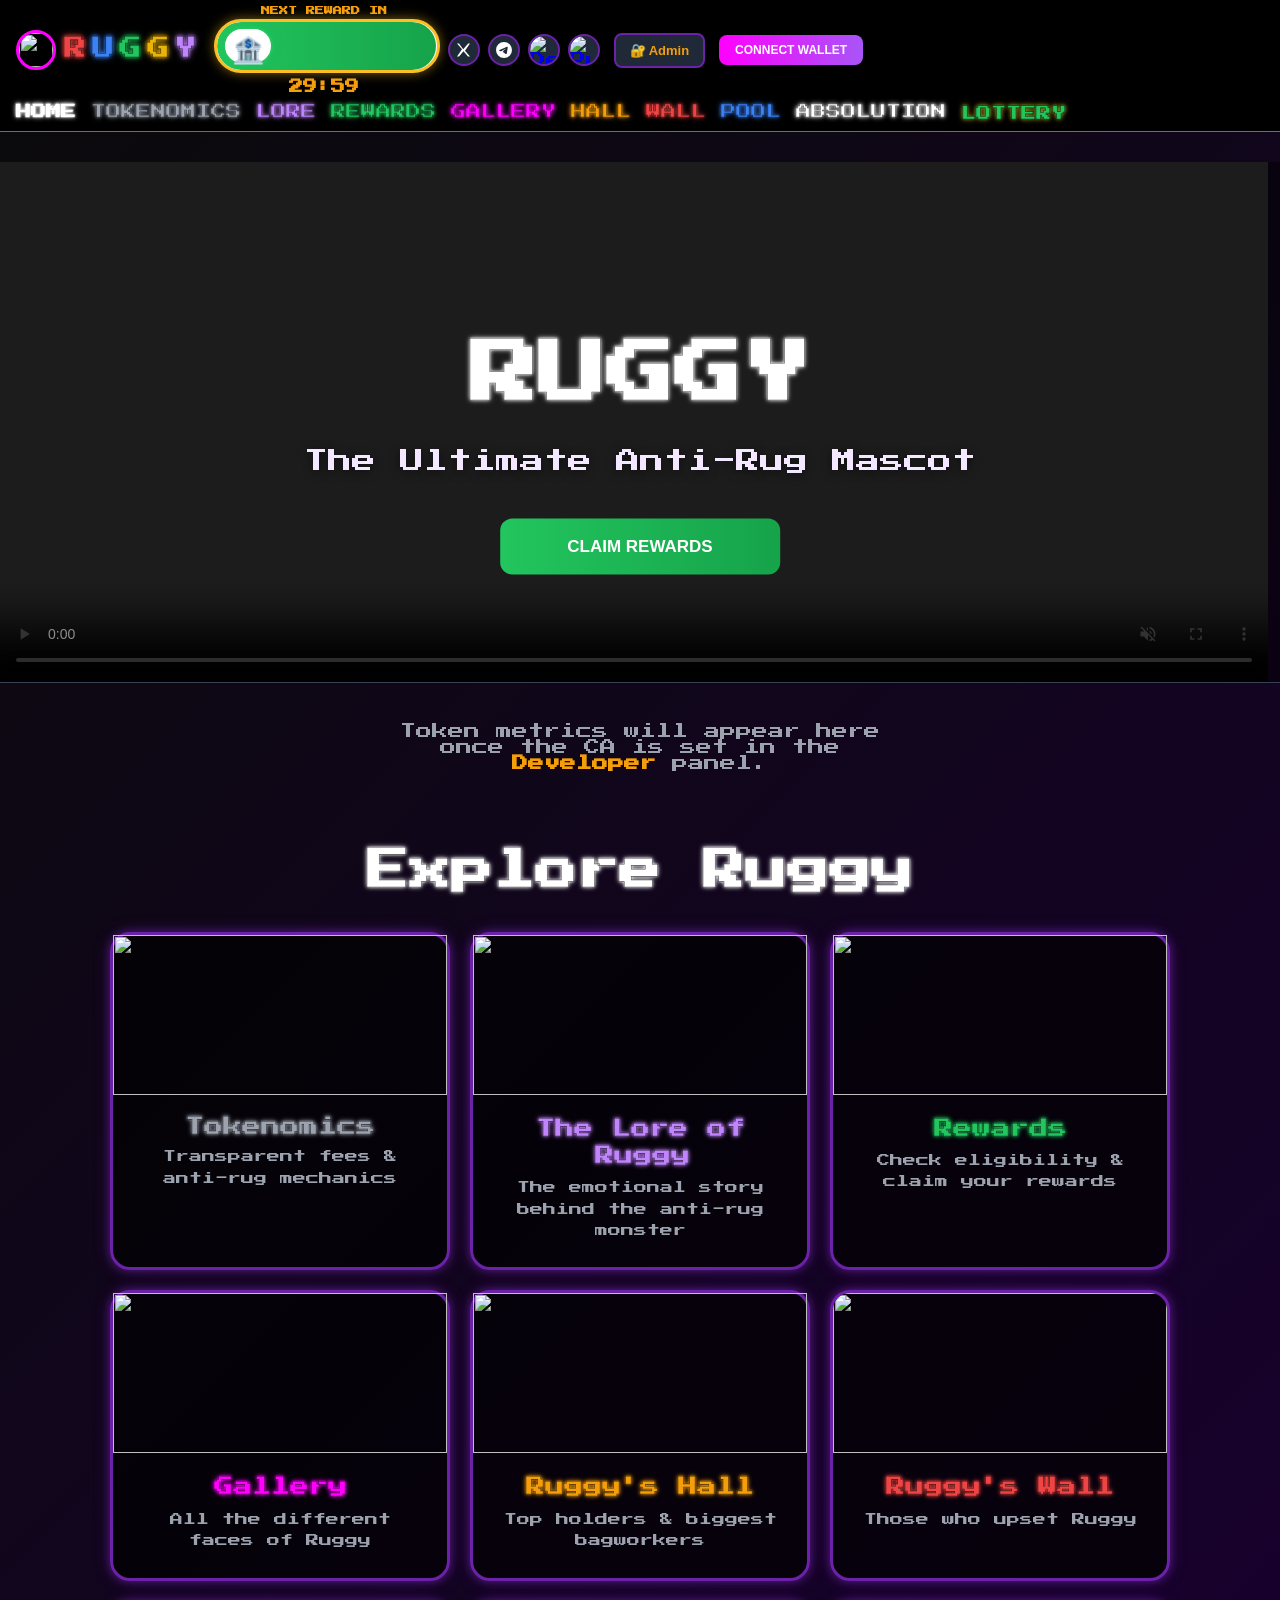
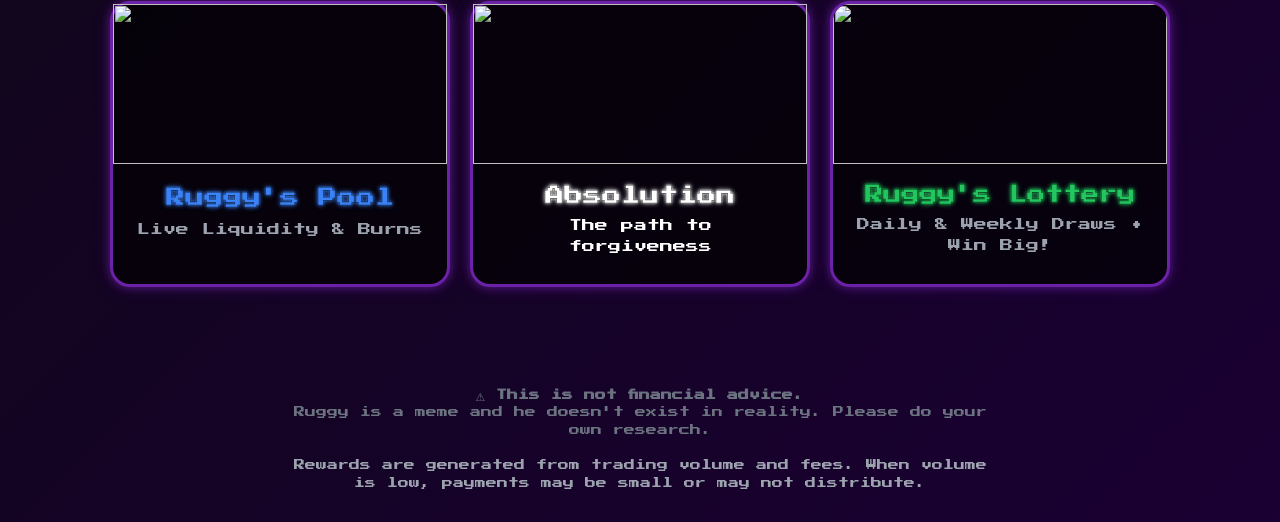
==== commit 6d6c4fa4: "Add files via upload" ====
--- a/ruggy-rewards-full 2.html
+++ b/ruggy-rewards-full 2.html
@@ -28,28 +28,178 @@
     <link rel="preload" as="image" href="https://i.ibb.co/Dfyk19B8/grok-image-7117a15e-b973-4517-a098-e981cc27fecc.jpg" fetchpriority="high">
 
     <style>
-        /* Connect Wallet horizontal bar - Mobile optimization */
+        /* ============================================
+           MOBILE OPTIMIZATIONS
+        ============================================ */
         @media (max-width: 768px) {
+            /* Wallet Connect Bar */
             #wallet-connect-bar > div {
-                flex-wrap: nowrap !important;
+                flex-wrap: nowrap;
                 overflow-x: auto;
                 -webkit-overflow-scrolling: touch;
-                padding: 6px 12px !important;
-                gap: 8px !important;
+                padding: 6px 12px;
+                gap: 8px;
             }
             
             #wallet-connect-bar button {
-                font-size: 11.5px !important;
-                padding: 5px 10px !important;
+                font-size: 11.5px;
+                padding: 5px 10px;
                 white-space: nowrap;
                 flex-shrink: 0;
             }
             
             #wallet-connect-bar span {
-                font-size: 12px !important;
-                margin-right: 4px !important;
+                font-size: 12px;
+                margin-right: 4px;
                 flex-shrink: 0;
             }
+
+            /* === IMPROVED MOBILE STYLES === */
+
+            /* General Page Padding */
+            .section {
+                padding-left: 16px !important;
+                padding-right: 16px !important;
+            }
+
+            /* Cards - Better mobile spacing + no clipping */
+            .card {
+                padding: 20px 18px !important;
+                margin-bottom: 16px;
+            }
+
+            .card h3 {
+                font-size: 1.05rem !important;
+                line-height: 1.3;
+            }
+
+            .card p, .card div {
+                font-size: 0.95rem;
+                line-height: 1.5;
+            }
+
+            /* Hamburger Menu Improvements on Small Screens */
+            #mobile-menu {
+                padding: 20px 16px;
+            }
+
+            #mobile-menu .nav-link {
+                padding: 16px 18px;
+                font-size: 15.5px;
+            }
+
+            /* Admin Modal on Mobile */
+            #developer-modal > div {
+                width: 94% !important;
+                max-height: 92vh;
+                padding: 20px 16px !important;
+            }
+
+            /* Form inputs in Admin */
+            #developer-modal input,
+            #developer-modal select {
+                font-size: 15px;
+                padding: 10px 12px;
+            }
+
+            /* Tokenomics Chart Container */
+            #chart-container {
+                padding: 16px 12px;
+            }
+
+            /* Prevent horizontal overflow everywhere */
+            body, html, .section, .card {
+                overflow-x: hidden;
+            }
+
+            /* Footer disclaimer */
+            div[style*="padding: 40px 20px 30px"] {
+                padding-left: 16px !important;
+                padding-right: 16px !important;
+            }
+        }
+
+        /* Very Small Screens (iPhone SE, older devices) */
+        @media (max-width: 360px) {
+            .card {
+                padding: 16px 14px !important;
+            }
+
+            .card h3 {
+                font-size: 0.98rem !important;
+            }
+
+            #mobile-menu .nav-link {
+                padding: 14px 16px;
+                font-size: 15px;
+            }
+        }
+
+        /* Toast Notification Styles */
+        .toast {
+            position: fixed;
+            bottom: 24px;
+            left: 50%;
+            transform: translateX(-50%);
+            background: #1f2937;
+            color: white;
+            padding: 14px 24px;
+            border-radius: 12px;
+            box-shadow: 0 10px 15px -3px rgb(0 0 0 / 0.3);
+            z-index: 99999;
+            display: flex;
+            align-items: center;
+            gap: 12px;
+            font-size: 14px;
+            max-width: 90vw;
+            animation: toastSlideIn 0.3s ease forwards;
+        }
+
+        .toast.success { border-left: 4px solid #22c55e; }
+        .toast.error   { border-left: 4px solid #ef4444; }
+        .toast.info    { border-left: 4px solid #3b82f6; }
+
+        @keyframes toastSlideIn {
+            from { opacity: 0; transform: translate(-50%, 20px); }
+            to   { opacity: 1; transform: translate(-50%, 0); }
+        }
+
+        /* Hide Hamburger Menu on Desktop / Wide Screens */
+        @media (min-width: 768px) {
+            #mobile-menu-btn {
+                display: none !important;
+            }
+        }
+
+        /* Connected Wallet Button Pill Style */
+        #connect-btn.connected {
+            background: linear-gradient(135deg, #166534, #15803d);
+            color: white;
+            padding: 8px 16px;
+            border-radius: 9999px;
+            font-size: 13px;
+            font-weight: 600;
+            display: inline-flex;
+            align-items: center;
+            gap: 8px;
+            transition: all 0.2s ease;
+        }
+
+        #connect-btn.connected:hover {
+            filter: brightness(1.1);
+            transform: translateY(-1px);
+        }
+
+        #connect-btn .disconnect-icon {
+            width: 16px;
+            height: 16px;
+            display: flex;
+            align-items: center;
+            justify-content: center;
+            border-radius: 50%;
+            background: rgba(255,255,255,0.2);
+            font-size: 12px;
+            line-height: 1;
         }
     </style>
 
@@ -64,13 +214,7 @@
                 0 0 5px currentColor !important;
         }
 
-        /* HOME nav title - Stronger purple/pink glow to match its alternating animation */
-        .nav-link[data-page="home"],
-        a.nav-link.active[data-page="home"] {
-            text-shadow: 
-                0 0 4px #c026ff,
-                0 0 9px #a855f7 !important;
-        }
+        /* HOME cycling animation overrides old glow when active */
 
         /* Page titles and section headings - Glow matches their text color + visible border like RUGGY logo */
         .page-title,
@@ -103,11 +247,27 @@
                 0 0 8px #eab308 !important;
         }
 
-        /* HOME nav link - ensure purple/pink glow is visible */
-        a[data-page="home"].nav-link {
-            text-shadow: 
-                0 0 4px #c026ff,
-                0 0 10px #a855f7 !important;
+        /* HOME nav link - cycling animation handles the glow now */
+
+        /* ============================================
+           HOME CYCLING COLOR ANIMATION (8 Theme Colors)
+        ============================================ */
+        @keyframes homeColorCycle {
+            0%   { color: #9ca3af; text-shadow: 0 0 6px #9ca3af, 0 0 12px #6b7280; }   /* Tokenomics - Gray */
+            12.5% { color: #c084fc; text-shadow: 0 0 6px #c084fc, 0 0 12px #a855f7; }   /* Lore - Purple */
+            25%  { color: #22c55e; text-shadow: 0 0 6px #22c55e, 0 0 12px #16a34a; }   /* Rewards - Green */
+            37.5% { color: #ff00ff; text-shadow: 0 0 6px #ff00ff, 0 0 12px #ec4899; }   /* Gallery - Pink */
+            50%  { color: #fbbf24; text-shadow: 0 0 6px #fbbf24, 0 0 12px #f59e0b; }   /* Hall - Gold */
+            62.5% { color: #ef4444; text-shadow: 0 0 6px #ef4444, 0 0 12px #dc2626; }   /* Wall - Red */
+            75%  { color: #3b82f6; text-shadow: 0 0 6px #3b82f6, 0 0 12px #2563eb; }   /* Pool - Blue */
+            87.5% { color: #f1e7ff; text-shadow: 0 0 6px #f1e7ff, 0 0 12px #c4b5fd; }   /* Absolution - White */
+            100% { color: #9ca3af; text-shadow: 0 0 6px #9ca3af, 0 0 12px #6b7280; }
+        }
+
+        .home-cycling {
+            animation: homeColorCycle 16s linear infinite !important;
+            font-weight: 700;
+            -webkit-text-stroke: 0.6px rgba(0,0,0,0.5);
         }
 
         /* ========================================
@@ -202,42 +362,122 @@
         // Make it globally available so it can be used anywhere (including inline onclick and late functions)
         window.safeSessionStorage = safeSessionStorage;
 
-        // ==================== ADMIN TOP BAR LOGIN (Defined Very Early) ====================
-        function loginAdminFromTopBar() {
-            const passwordInput = document.getElementById('admin-top-password');
-            if (!passwordInput) return;
-
-            if (passwordInput.value === "admin123") {
-                // Mark as logged in for this session
-                (window.safeSessionStorage || safeSessionStorage).setItem('adminLoggedIn', 'true');
-
-                const loginForm = document.getElementById('admin-login-form');
-                const loggedInStatus = document.getElementById('admin-logged-in-status');
-                
-                if (loginForm) loginForm.style.display = 'none';
-                if (loggedInStatus) loggedInStatus.style.display = 'flex';
-
-                // Do NOT auto-open the modal anymore.
-                // User can click "Open Admin Panel" button.
+        // ==================== ADMIN LOGIN SYSTEM ====================
+        const ADMIN_USERNAME = "admin";
+        const ADMIN_PASSWORD = "ruggy2026"; // ← Change this password to something secure
+
+        function isAdminLoggedIn() {
+            return localStorage.getItem('ruggyAdminLoggedIn') === 'true';
+        }
+
+        function setAdminLoggedIn(status) {
+            if (status) {
+                localStorage.setItem('ruggyAdminLoggedIn', 'true');
             } else {
-                alert("Incorrect password. Try: admin123");
-                passwordInput.value = '';
-            }
-        }
-        window.loginAdminFromTopBar = loginAdminFromTopBar;
-
-        // Open Admin Panel from top bar (respects one-time login)
-        function openAdminPanelFromTopBar() {
-            const isLoggedIn = (window.safeSessionStorage || safeSessionStorage).getItem('adminLoggedIn') === 'true';
-
-            if (isLoggedIn) {
-                // User already logged in via top bar → immediately open settings (no second login)
+                localStorage.removeItem('ruggyAdminLoggedIn');
+            }
+        }
+
+        // Main function called when clicking the Admin button
+        function openAdminWithLogin() {
+            if (isAdminLoggedIn()) {
                 showFullAdminPanel();
             } else {
-                showDeveloperModal();
-            }
-        }
-        window.openAdminPanelFromTopBar = openAdminPanelFromTopBar;
+                showAdminLoginModal();
+            }
+        }
+        window.openAdminWithLogin = openAdminWithLogin;
+
+        // Show Login Modal
+        function showAdminLoginModal() {
+            // Remove existing modal if any
+            const existing = document.getElementById('admin-login-modal');
+            if (existing) existing.remove();
+
+            const modalHTML = `
+                <div id="admin-login-modal" style="position: fixed; top: 0; left: 0; width: 100%; height: 100%; 
+                     background: rgba(0,0,0,0.85); display: flex; align-items: center; justify-content: center; z-index: 99999;">
+                    <div style="background: #111827; border: 2px solid #f59e0b; border-radius: 16px; 
+                                padding: 32px 40px; width: 100%; max-width: 380px; box-shadow: 0 0 30px rgba(245, 158, 11, 0.3);">
+                        
+                        <div style="text-align: center; margin-bottom: 24px;">
+                            <div style="font-size: 28px; margin-bottom: 8px;">🔐</div>
+                            <h2 style="color: #f59e0b; margin: 0; font-size: 24px;">Admin Access</h2>
+                            <p style="color: #9ca3af; margin: 8px 0 0 0; font-size: 14px;">Enter your credentials to continue</p>
+                        </div>
+
+                        <div style="margin-bottom: 16px;">
+                            <label style="color: #d1d5db; font-size: 13px; display: block; margin-bottom: 6px;">Username</label>
+                            <input id="admin-username" type="text" value="admin" 
+                                   style="width: 100%; padding: 12px 14px; border-radius: 10px; border: 1px solid #374151; 
+                                          background: #1f2937; color: white; font-size: 15px;">
+                        </div>
+
+                        <div style="margin-bottom: 24px;">
+                            <label style="color: #d1d5db; font-size: 13px; display: block; margin-bottom: 6px;">Password</label>
+                            <input id="admin-password" type="password" placeholder="Enter password"
+                                   style="width: 100%; padding: 12px 14px; border-radius: 10px; border: 1px solid #374151; 
+                                          background: #1f2937; color: white; font-size: 15px;">
+                        </div>
+
+                        <div id="admin-login-error" style="color: #ef4444; font-size: 13px; margin-bottom: 16px; min-height: 18px; text-align: center;"></div>
+
+                        <div style="display: flex; gap: 12px;">
+                            <button onclick="closeAdminLoginModal()" 
+                                    style="flex: 1; padding: 12px; border-radius: 10px; border: 1px solid #374151; 
+                                           background: transparent; color: #9ca3af; font-weight: 600; cursor: pointer;">
+                                Cancel
+                            </button>
+                            <button onclick="attemptAdminLogin()" 
+                                    style="flex: 2; padding: 12px; border-radius: 10px; border: none; 
+                                           background: linear-gradient(to right, #f59e0b, #d97706); color: white; 
+                                           font-weight: 700; cursor: pointer;">
+                                Login
+                            </button>
+                        </div>
+                    </div>
+                </div>
+            `;
+
+            document.body.insertAdjacentHTML('beforeend', modalHTML);
+
+            // Focus password field
+            setTimeout(() => {
+                const passInput = document.getElementById('admin-password');
+                if (passInput) passInput.focus();
+            }, 100);
+        }
+
+        function closeAdminLoginModal() {
+            const modal = document.getElementById('admin-login-modal');
+            if (modal) modal.remove();
+        }
+
+        function attemptAdminLogin() {
+            const username = document.getElementById('admin-username').value.trim();
+            const password = document.getElementById('admin-password').value;
+            const errorDiv = document.getElementById('admin-login-error');
+
+            if (username === ADMIN_USERNAME && password === ADMIN_PASSWORD) {
+                setAdminLoggedIn(true);
+                closeAdminLoginModal();
+                showFullAdminPanel();
+            } else {
+                errorDiv.textContent = "Invalid username or password";
+                setTimeout(() => {
+                    if (errorDiv) errorDiv.textContent = "";
+                }, 2500);
+            }
+        }
+
+        // Logout function (can be called from inside Admin panel)
+        function adminLogout() {
+            setAdminLoggedIn(false);
+            const panel = document.getElementById('admin-panel');
+            if (panel) panel.style.display = 'none';
+            alert("You have been logged out.");
+        }
+        window.adminLogout = adminLogout;
 
         // ==================== POOL STAKING - SELECT LOCK PERIOD ====================
         function selectLockPeriod(element, days, multiplier) {
@@ -451,28 +691,10 @@
             });
         }
 
-        // ==================== DEVELOPER MODAL - DEFINED EARLY FOR RELIABILITY ====================
+        // ===== ADMIN / DEVELOPER SYSTEM =====
         function showDeveloperModal() {
-            const modal = document.getElementById('developer-modal');
-            if (!modal) return;
-
-            const isAdminLoggedIn = (window.safeSessionStorage || safeSessionStorage).getItem('adminLoggedIn') === 'true';
-
-            // If already logged in via top bar → immediately show full settings (no login)
-            if (isAdminLoggedIn) {
-                showFullAdminPanel();
-                return;
-            }
-
-            // Not logged in → show the login form inside the modal
-            const loginForm = document.getElementById('login-form');
-            const devPanel = document.getElementById('dev-panel');
-
-            if (loginForm) loginForm.style.display = 'block';
-            if (devPanel) devPanel.style.display = 'none';
-
-            modal.style.display = 'block';
-            modal.removeAttribute('hidden');
+            // Simplified: Always show the full Admin panel directly
+            showFullAdminPanel();
         }
 
         function closeDeveloperModal() {
@@ -494,19 +716,16 @@
             const modal = document.getElementById('developer-modal');
             if (!modal) return;
 
-            // Show the modal
-            modal.style.display = 'block';
+            modal.style.display = 'flex';
             modal.removeAttribute('hidden');
 
-            // Force hide login form and show settings panel
+            // Hide any old login elements and show the settings panel
             const loginForm = document.getElementById('login-form');
             const devPanel = document.getElementById('dev-panel');
+            const oldLogin = document.getElementById('admin-login-form');
 
             if (loginForm) loginForm.style.display = 'none';
             if (devPanel) devPanel.style.display = 'block';
-
-            // Extra safety: also hide any old login elements if present
-            const oldLogin = document.getElementById('admin-login-form');
             if (oldLogin) oldLogin.style.display = 'none';
 
             loadAdminSettingsIntoPanel();
@@ -516,42 +735,23 @@
             // This function can pre-load current CONFIG values into the admin panel inputs
             // For now it just ensures the panel is ready
             const caInput = document.getElementById('dev-ca');
-            if (caInput && CONFIG.tokenMint) {
-                caInput.value = CONFIG.tokenMint;
-            }
-        }
-
-        function closeAdminTopBar() {
-            const bar = document.getElementById('admin-top-bar');
-            if (bar) {
-                bar.style.display = 'none';
-                // Remember that user closed it for this session
-                (window.safeSessionStorage || safeSessionStorage).setItem('adminBarClosed', 'true');
-            }
-        }
-
-        // Auto-hide admin bar if user previously closed it in this session
-        function initAdminTopBar() {
-            try {
-                // Restore if user previously closed the bar this session
-                if ((window.safeSessionStorage || safeSessionStorage).getItem('adminBarClosed') === 'true') {
-                    const bar = document.getElementById('admin-top-bar');
-                    if (bar) bar.style.display = 'none';
+            if (caInput) {
+                // Load from localStorage if available (safer than global CONFIG)
+                try {
+                    const saved = localStorage.getItem('ruggy_dev_settings');
+                    if (saved) {
+                        const settings = JSON.parse(saved);
+                        if (settings.tokenMint) {
+                            caInput.value = settings.tokenMint;
+                        }
+                    }
+                } catch (e) {
+                    // Ignore storage errors
                 }
-
-                // Restore logged-in UI state (so user doesn't have to login again)
-                if ((window.safeSessionStorage || safeSessionStorage).getItem('adminLoggedIn') === 'true') {
-                    const loginForm = document.getElementById('admin-login-form');
-                    const loggedInStatus = document.getElementById('admin-logged-in-status');
-                    
-                    if (loginForm) loginForm.style.display = 'none';
-                    if (loggedInStatus) loggedInStatus.style.display = 'flex';
-                }
-            } catch(e) {}
-        }
-
-        // Initialize admin bar state on page load
-        window.addEventListener('load', initAdminTopBar);
+            }
+        }
+
+        // Admin bar functions removed - Admin access is now in the main navigation bar
 
         // ==================== WALLET STATE MANAGEMENT ====================
         function initWalletState() {
@@ -641,18 +841,102 @@
         }
 
         // Run wallet initialization on page load
-        window.addEventListener('load', initWalletState);
-
-        async function connectWallet(preferredWallet = null) {
+        window.addEventListener('load', () => {
+            initWalletState();
+            
+            // Extra safety: re-check connection state after everything loads
+            setTimeout(() => {
+                if (window.ruggyWallet && window.ruggyWallet.connected) {
+                    const btn = document.getElementById('connect-btn');
+                    if (btn && !btn.classList.contains('connected')) {
+                        updateConnectWalletButton();
+                    }
+                }
+            }, 800);
+        });
+
+        // ==================== WALLET RECONNECTION SYSTEM ====================
+
+        // Try to silently reconnect to the last used wallet on page load
+        async function tryAutoReconnect() {
+            const lastWallet = localStorage.getItem('ruggyLastConnectedWallet');
+            if (!lastWallet) return;
+
             try {
                 await ensureWalletLibrariesLoaded();
             } catch (e) {
-                alert("Failed to load wallet libraries. Please refresh the page.");
+                return;
+            }
+
+            let provider = null;
+            let name = lastWallet;
+
+            if (lastWallet === 'phantom' && window.solana && window.solana.isPhantom) {
+                provider = window.solana;
+            } else if (lastWallet === 'backpack' && window.backpack) {
+                provider = window.backpack;
+            } else if (lastWallet === 'solflare' && (window.solflare || window.solana)) {
+                provider = window.solflare || window.solana;
+            } else {
+                return; // Wallet not available
+            }
+
+            try {
+                // Silent reconnect - only connects if user previously approved
+                const resp = await provider.connect({ onlyIfTrusted: true });
+
+                if (resp && resp.publicKey) {
+                    window.ruggyWallet = {
+                        publicKey: resp.publicKey,
+                        connected: true,
+                        provider: provider,
+                        currentWallet: name.charAt(0).toUpperCase() + name.slice(1)
+                    };
+
+                    if (typeof updateConnectWalletButton === "function") {
+                        updateConnectWalletButton();
+                    }
+                    if (typeof updateHomeWalletDisplays === "function") {
+                        updateHomeWalletDisplays();
+                    }
+
+                    console.log(`[Wallet] Auto-reconnected to ${name}`);
+                }
+            } catch (err) {
+                // Silent fail is expected if user hasn't approved the site before
+                console.log(`[Wallet] Auto-reconnect to ${lastWallet} failed (user action required)`);
+            }
+        }
+
+        async function connectWallet(preferredWallet = null, forcePrompt = true) {
+            const btn = document.getElementById('connect-btn');
+            const originalText = btn ? btn.innerHTML : '';
+
+            // Show loading state
+            if (btn) {
+                btn.disabled = true;
+                btn.innerHTML = `
+                    <span style="display:inline-flex; align-items:center; gap:8px;">
+                        <span class="animate-spin" style="display:inline-block; width:14px; height:14px; border:2px solid #fff; border-top-color:transparent; border-radius:9999px;"></span>
+                        Connecting...
+                    </span>
+                `;
+            }
+
+            try {
+                await ensureWalletLibrariesLoaded();
+            } catch (e) {
+                if (btn) {
+                    btn.disabled = false;
+                    btn.innerHTML = originalText || 'CONNECT WALLET';
+                }
+                showToast("Failed to load wallet libraries. Please refresh the page.", "error");
                 return;
             }
 
             let provider = null;
             let name = "Wallet";
+            let walletKey = preferredWallet;
 
             if (preferredWallet && WALLET_PROVIDERS[preferredWallet]) {
                 const w = WALLET_PROVIDERS[preferredWallet];
@@ -660,7 +944,12 @@
                     provider = w.get();
                     name = w.name;
                 } else {
+                    if (btn) {
+                        btn.disabled = false;
+                        btn.innerHTML = originalText || 'CONNECT WALLET';
+                    }
                     const url = getWalletInstallUrl(preferredWallet);
+                    showToast(`${w.name} not found.`, "error");
                     if (confirm(`${w.name} not found. Would you like to install it?`)) {
                         window.open(url, '_blank');
                     }
@@ -670,20 +959,28 @@
                 if (window.solana && window.solana.isPhantom) {
                     provider = window.solana;
                     name = "Phantom";
+                    walletKey = 'phantom';
                 } else if (window.backpack) {
                     provider = window.backpack;
                     name = "Backpack";
+                    walletKey = 'backpack';
                 } else if (window.solana) {
                     provider = window.solana;
                     name = "Solana Wallet";
+                    walletKey = 'solana';
                 } else {
-                    alert("No Solana wallet detected. Please install Phantom, Solflare, or Backpack.");
+                    if (btn) {
+                        btn.disabled = false;
+                        btn.innerHTML = originalText || 'CONNECT WALLET';
+                    }
+                    showToast("No Solana wallet detected. Please install Phantom, Solflare, or Backpack.", "error");
                     return;
                 }
             }
 
             try {
-                const resp = await provider.connect({ onlyIfTrusted: false });
+                // Use onlyIfTrusted only for auto-reconnect. When user explicitly connects, force prompt.
+                const resp = await provider.connect({ onlyIfTrusted: !forcePrompt });
 
                 window.ruggyWallet = {
                     publicKey: resp.publicKey,
@@ -692,9 +989,18 @@
                     name: name
                 };
 
+                // Remember this wallet for future auto-reconnect
+                if (walletKey) {
+                    localStorage.setItem('ruggyLastConnectedWallet', walletKey);
+
+// Store friendly wallet name for UI
+if (window.ruggyWallet) {
+    window.ruggyWallet.currentWallet = walletType.charAt(0).toUpperCase() + walletType.slice(1);
+}
+                }
+
                 closeWalletConnectBar();
 
-                // Update the top Connect button immediately + real-time state
                 if (typeof updateConnectWalletButton === "function") {
                     updateConnectWalletButton();
                 }
@@ -703,10 +1009,21 @@
                     updateHomeWalletDisplays();
                 }
 
+                showToast(`Connected to ${name}`, "success");
+
                 return resp.publicKey;
 
             } catch (err) {
-                alert(`Failed to connect ${name}. Please try again.`);
+                if (btn) {
+                    btn.disabled = false;
+                    btn.innerHTML = originalText || 'CONNECT WALLET';
+                }
+
+                if (err.message && err.message.includes('User rejected')) {
+                    showToast("Connection rejected by user.", "error");
+                } else {
+                    showToast(`Failed to connect ${name}. Please try again.`, "error");
+                }
             }
         }
 
@@ -722,40 +1039,120 @@
 
         window.connectWallet = connectWallet;
 
+        // Try to auto-reconnect on page load (silent)
+        document.addEventListener('DOMContentLoaded', () => {
+            setTimeout(() => {
+                tryAutoReconnect();
+            }, 900);
+        });
+
         async function disconnectWallet() {
             try {
-                const wallet = window.ruggyWallet.provider || window.solana;
+                const wallet = window.ruggyWallet?.provider || window.solana;
 
                 if (wallet && typeof wallet.disconnect === 'function') {
                     await wallet.disconnect();
                 }
-
+            } catch (e) {
+                console.warn("Wallet disconnect warning:", e);
+            }
+
+            // Clear stored wallet info
+            localStorage.removeItem('ruggyLastConnectedWallet');
+
+            // Fully reset wallet state
+            if (window.ruggyWallet) {
                 window.ruggyWallet.publicKey = null;
                 window.ruggyWallet.connected = false;
                 window.ruggyWallet.provider = null;
-
-                if (typeof updateConnectWalletButton === "function") {
-                    updateConnectWalletButton();
+                window.ruggyWallet.currentWallet = null;
+            }
+
+            // Update UI reliably
+            if (typeof updateConnectWalletButton === "function") {
+                updateConnectWalletButton();
+            }
+
+            if (typeof updateHomeWalletDisplays === 'function') {
+                updateHomeWalletDisplays();
+            }
+
+            // Optional: show toast
+            if (typeof showToast === 'function') {
+                showToast("Wallet disconnected", "info");
+            }
+        }
+
+                showToast('Wallet disconnected successfully.', 'info');
+
+            } catch (e) {
+                showToast('Failed to disconnect wallet.', 'error');
+            }
+        }
+
+        window.disconnectWallet = disconnectWallet;
+
+        // ==================== TOAST NOTIFICATION SYSTEM ====================
+        function showToast(message, type = 'success') {
+            const container = document.getElementById('toast-container');
+            if (!container) return;
+
+            // Remove existing toasts
+            container.querySelectorAll('.toast').forEach(t => t.remove());
+
+            const toast = document.createElement('div');
+            toast.className = `toast ${type}`;
+
+            let icon = '✅';
+            let bg = 'linear-gradient(145deg, #22c55e, #16a34a)';
+            let border = '#4ade80';
+
+            if (type === 'error') {
+                icon = '❌';
+                bg = 'linear-gradient(145deg, #ef4444, #b91c1c)';
+                border = '#f87171';
+            } else if (type === 'info') {
+                icon = 'ℹ️';
+                bg = 'linear-gradient(145deg, #3b82f6, #1e40af)';
+                border = '#60a5fa';
+            }
+
+            toast.style.cssText = `
+                background: ${bg};
+                color: white;
+                padding: 14px 22px;
+                border-radius: 9999px;
+                font-size: 14.5px;
+                font-weight: 600;
+                box-shadow: 0 10px 30px rgba(0,0,0,0.35);
+                display: flex;
+                align-items: center;
+                gap: 10px;
+                max-width: 320px;
+                border: 1px solid ${border};
+                pointer-events: auto;
+                animation: toastSlideIn 0.3s ease forwards;
+            `;
+
+            toast.innerHTML = `
+                <span style="font-size: 18px; flex-shrink: 0;">${icon}</span>
+                <span style="line-height: 1.3;">${message}</span>
+            `;
+
+            container.appendChild(toast);
+
+            // Auto dismiss after 3.8 seconds
+            setTimeout(() => {
+                if (toast.parentNode) {
+                    toast.style.transition = 'all 0.35s ease';
+                    toast.style.opacity = '0';
+                    toast.style.transform = 'translateY(15px)';
+                    setTimeout(() => toast.remove(), 300);
                 }
-
-                if (typeof updateHomeWalletDisplays === 'function') {
-                    updateHomeWalletDisplays();
-                }
-
-                // Reset button onclick to open the connect bar again
-                const btn = document.getElementById('connect-btn');
-                if (btn) {
-                    btn.onclick = () => toggleWalletConnectBar();
-                }
-
-                alert('Wallet disconnected successfully.');
-
-            } catch (e) {
-                alert('Failed to disconnect wallet.');
-            }
-        }
-
-        window.disconnectWallet = disconnectWallet;
+            }, 3800);
+        }
+
+        window.showToast = showToast;
 
         // ==================== HORIZONTAL CONNECT WALLET BAR (Clean) ====================
         function toggleWalletConnectBar() {
@@ -788,9 +1185,31 @@
             }, 50);
         }
 
+        // ==================== MOBILE HAMBURGER MENU ====================
+        function toggleMobileMenu() {
+            const menu = document.getElementById('mobile-menu');
+            if (!menu) return;
+
+            const isHidden = menu.style.display === 'none' || menu.style.display === '' || menu.classList.contains('hidden');
+
+            if (isHidden) {
+                // Scroll to top so the popup menu is fully visible
+                window.scrollTo({ top: 0, behavior: 'smooth' });
+
+                menu.style.display = 'flex';
+                menu.classList.remove('hidden');
+                document.body.style.overflow = 'hidden';
+            } else {
+                menu.style.display = 'none';
+                menu.classList.add('hidden');
+                document.body.style.overflow = '';
+            }
+        }
+
         async function connectSpecificWallet(walletType) {
             closeWalletConnectBar();
-            await connectWallet(walletType);
+            // When user explicitly clicks a wallet in the modal, we want to show the approval prompt
+            await connectWallet(walletType, true);
         }
 
         // Expose globally
@@ -885,7 +1304,7 @@
 
             img.src = imageSrc;
             titleEl.textContent = title || '';
-            modal.style.display = 'block';
+            modal.style.display = 'flex';
         }
 
         function closeImageModal() {
@@ -896,7 +1315,7 @@
         document.addEventListener('keydown', function(e) {
             if (e.key === "Escape") {
                 const modal = document.getElementById('image-modal');
-                if (modal && modal.style.display === 'block') {
+                if (modal && modal.style.display === 'flex') {
                     modal.style.display = 'none';
                 }
             }
@@ -940,6 +1359,7 @@
             }
         }
 
+        // ===== WALLET DROPDOWN HELPERS =====
         function closeWalletDropdown() {
             const dropdown = document.getElementById('wallet-dropdown');
             if (dropdown) dropdown.classList.add('hidden');
@@ -999,11 +1419,6 @@
             }
         }
 
-        function closeWalletDropdown() {
-            const dropdown = document.getElementById('wallet-dropdown');
-            if (dropdown) dropdown.classList.add('hidden');
-        }
-
         function connectFromDropdown(walletType) {
             const dropdown = document.getElementById('wallet-dropdown');
             if (dropdown) dropdown.classList.add('hidden');
@@ -1018,15 +1433,50 @@
             if (window.ruggyWallet && window.ruggyWallet.connected && window.ruggyWallet.publicKey) {
                 const addr = window.ruggyWallet.publicKey.toString();
                 const short = addr.slice(0, 4) + '...' + addr.slice(-4);
-                btn.textContent = short;
-                btn.style.background = 'linear-gradient(to right, #22c55e, #16a34a)';
-                btn.style.border = '2px solid #4ade80';
-                btn.onclick = () => disconnectWallet();
+                const walletName = window.ruggyWallet.currentWallet || '';
+
+                // Show address + wallet name
+                btn.innerHTML = `
+                    <span style="font-weight:700; letter-spacing:0.5px;">${short}</span>
+                    ${walletName ? `<span style="font-size:10px; opacity:0.85; margin-left:6px;">• ${walletName}</span>` : ''}
+                    <span class="disconnect-icon" title="Disconnect wallet" style="margin-left:8px; font-size:13px;">✕</span>
+                `;
+
+                btn.classList.add('connected');
+                btn.style.background = 'linear-gradient(135deg, #166534, #15803d)';
+                btn.style.border = 'none';
+                btn.style.padding = '8px 18px';
+                btn.style.borderRadius = '9999px';
+                btn.style.fontSize = '13px';
+
+                // Main button click → disconnect with confirmation
+                btn.onclick = (e) => {
+                    e.stopImmediatePropagation();
+                    if (confirm('Disconnect wallet?')) {
+                        disconnectWallet();
+                    }
+                };
+
+                // X icon also disconnects
+                const xIcon = btn.querySelector('.disconnect-icon');
+                if (xIcon) {
+                    xIcon.onclick = (e) => {
+                        e.stopImmediatePropagation();
+                        disconnectWallet();
+                    };
+                }
+
             } else {
-                btn.textContent = 'CONNECT WALLET';
+                // Fully reset to disconnected state
+                btn.innerHTML = 'CONNECT WALLET';
+                btn.classList.remove('connected');
                 btn.style.background = 'linear-gradient(to right, #ff00ff, #a855f7)';
                 btn.style.border = 'none';
-                btn.onclick = null; // Will be handled by the modal trigger
+                btn.style.padding = '10px 22px';
+                btn.style.borderRadius = '9999px';
+                btn.style.fontSize = '13.5px';
+                btn.style.fontWeight = '600';
+                btn.onclick = () => showWalletModal();
             }
         }
 
@@ -1101,21 +1551,21 @@
         }
 
         @media (max-width: 768px) {
-            #desktop-nav {
-                padding: 1px 0 !important;
-                min-height: 26px;
-            }
-            
+            /* Completely hide the second (horizontal) navigation bar on mobile */
+            #desktop-nav,
             #desktop-nav > div {
-                gap: 8px !important;
-                font-size: 11px !important;
-                padding-top: 2px !important;
-                padding-bottom: 2px !important;
-            }
-            
-            #desktop-nav .nav-link {
-                font-size: 10.5px !important;
-                padding: 3px 6px !important;
+                display: none !important;
+                visibility: hidden !important;
+                height: 0 !important;
+                overflow: hidden !important;
+                padding: 0 !important;
+                margin: 0 !important;
+            }
+            
+            /* Extra safety for nav links */
+            #desktop-nav .nav-link,
+            #desktop-nav a {
+                display: none !important;
             }
 
             h1, h2, h3, h4, .neon-text, .card h3, .explore-card h3 {
@@ -1161,18 +1611,16 @@
             overflow: visible;
         }
 
-        .nav-link.active { 
-            color: #ff00ff; 
-            text-shadow: 
-                0 0 8px #ff00ff,
-                0 0 16px #ff00ff,
-                0 0 24px #ff00ff !important;
-        }
-
-        /* Removed color-changing hover effect. Navigation titles now only have neon glow matching their color. */
+        /* Active state: brighten the link's own color (respects inline color) */
+        .nav-link.active {
+            filter: brightness(1.55) saturate(1.25);
+            transform: translateY(-1px);
+        }
+
+        /* Hover state: brighten the link's own color */
         .nav-link:hover {
+            filter: brightness(1.4) saturate(1.2);
             transform: translateY(-1px);
-            filter: brightness(1.15);
         }
 
         /* Gallery Card Hover Effects */
@@ -1378,12 +1826,8 @@
             box-sizing: border-box;
             transition: all 0.2s ease;
         }
-            word-break: break-word;
-            text-indent: 0;
-            max-width: 100%;
-        }
+
         .modal { 
-            display: none; 
             position: fixed; 
             z-index: 100; 
             left: 0; 
@@ -1602,7 +2046,6 @@
                     0 0 3px #c026d3,
                     0 0 6px #c026d3;
             }
-            }
 
             #wall .card[style*="margin-top: 30px"] > div[style*="display: grid"] {
                 display: flex !important;
@@ -1935,6 +2378,50 @@
             .card {
                 padding: 13px !important;
             }
+
+            /* Very small screens - tighter but still readable */
+            .card h3 {
+                font-size: 15px !important;
+                line-height: 1.2 !important;
+            }
+            
+            .section {
+                padding-top: 70px !important;
+                padding-bottom: 30px !important;
+            }
+            
+            /* Admin panel on very small screens */
+            #developer-modal .modal-content {
+                width: 97% !important;
+                padding: 16px !important;
+            }
+            
+            #dev-panel input,
+            #dev-panel select {
+                font-size: 13px !important;
+                padding: 8px 10px !important;
+            }
+        }
+
+        /* Extra small screens (iPhone SE, older Android) */
+        @media (max-width: 360px) {
+            .card {
+                padding: 11px !important;
+            }
+            
+            .card h3 {
+                font-size: 14.5px !important;
+            }
+            
+            button {
+                font-size: 13px !important;
+                padding: 9px 14px !important;
+            }
+            
+            .nav-link {
+                font-size: 12.5px !important;
+                padding: 6px 8px !important;
+            }
         }
 
         /* ============================================
@@ -1943,54 +2430,34 @@
            ============================================ */
         /* Big page title - flashing green/gold - subtle glow matching navigation */
         #lotto-title.lotto-animated-title {
-            background: linear-gradient(90deg, #16a34a, #eab308) !important;
-            background-size: 100% 100% !important;
-            -webkit-background-clip: text !important;
-            -webkit-text-fill-color: transparent !important;
-            animation: lotto-flash 1.1s infinite alternate ease-in-out !important;
-            font-weight: 900 !important;
-            display: inline-block !important;
-            text-shadow: 
-                0 0 2px #16a34a,
-                0 0 5px #eab308 !important;
-            will-change: filter, text-shadow !important;
-        }
-
-        /* Nav link version - flashing green/gold - aligned + neon glow matching text color */
+            color: #22c55e;
+            animation: lottoTextFlash 1.8s infinite alternate ease-in-out !important;
+            text-shadow: 0 0 4px #22c55e, 0 0 10px #eab308;
+            font-weight: 900;
+        }
+
+        /* Desktop Nav LOTTERY link - Flashing green ↔ gold (matching hamburger + page title) */
         .nav-link.lotto-animated-title {
-            background: linear-gradient(90deg, #16a34a, #eab308) !important;
-            background-size: 200% 100% !important;
-            -webkit-background-clip: text !important;
-            -webkit-text-fill-color: transparent !important;
-            color: transparent !important;
-            animation: lotto-flash 1.1s infinite alternate ease-in-out !important;
-            -webkit-text-stroke: 0.6px rgba(0,0,0,0.65) !important;
-            text-shadow: 
-                0 0 2px #16a34a,
-                0 0 5px #eab308 !important;
-            font-weight: 700 !important;
-            display: inline-flex !important;
-            align-items: center !important;
-            vertical-align: middle !important;
-            line-height: 1 !important;
-            padding-top: 2px !important;
-            padding-bottom: 2px !important;
-        }
-
-        @keyframes lotto-flash {
+            color: #22c55e;
+            animation: lottoTextFlash 1.8s infinite alternate ease-in-out !important;
+            text-shadow: 0 0 4px #22c55e, 0 0 10px #eab308;
+            font-weight: 900;
+            -webkit-text-stroke: 0.6px rgba(0,0,0,0.65);
+            display: inline-flex;
+            align-items: center;
+            vertical-align: middle;
+            line-height: 1;
+        }
+
+        /* Flashing text animation for LOTTERY button in mobile hamburger menu */
+        @keyframes lottoTextFlash {
             0% {
-                background: linear-gradient(90deg, #16a34a, #eab308);
-                text-shadow: 
-                    0 0 2px #16a34a,
-                    0 0 5px #eab308 !important;
-                filter: brightness(1.03);
+                color: #22c55e;
+                text-shadow: 0 0 4px #22c55e, 0 0 10px #eab308;
             }
             100% {
-                background: linear-gradient(90deg, #eab308, #16a34a);
-                text-shadow: 
-                    0 0 2px #eab308,
-                    0 0 5px #16a34a !important;
-                filter: brightness(1.08) saturate(1.1);
+                color: #eab308;
+                text-shadow: 0 0 4px #eab308, 0 0 10px #22c55e;
             }
         }
 
@@ -2000,28 +2467,21 @@
             filter: brightness(1.3) saturate(1.3) !important;
         }
 
-        /* Hover for nav link version - subtle glow like other nav titles */
-        .nav-link.lotto-animated-title:hover {
-            animation-duration: 0.55s !important;
-            filter: brightness(1.15) saturate(1.1) !important;
-            text-shadow: 
-                0 0 3px #16a34a,
-                0 0 7px #eab308 !important;
+        /* Hover for desktop nav LOTTERY link */
+        .nav-link.lotto-animated-title:hover,
+        .nav-link.lotto-animated-title.active {
+            animation-duration: 0.6s !important;
+            filter: brightness(1.4) saturate(1.3) !important;
+            text-shadow: 0 0 6px #22c55e, 0 0 14px #eab308;
             transform: translateY(-1px);
         }
 
         /* Lotto animated title - Base state (visible immediately, no hover needed) */
         .card h3.lotto-animated-title {
-            background: linear-gradient(90deg, #16a34a, #eab308, #16a34a) !important;
-            background-size: 200% 100% !important;
-            -webkit-background-clip: text !important;
-            -webkit-text-fill-color: transparent !important;
-            color: transparent !important;
-            display: inline-block !important;
-            animation: lotto-flash 1.3s infinite alternate ease-in-out !important;
-            text-shadow: 
-                0 0 3px #16a34a,
-                0 0 9px #eab308 !important;
+            color: #22c55e;
+            animation: lottoTextFlash 1.8s infinite alternate ease-in-out !important;
+            text-shadow: 0 0 4px #22c55e, 0 0 10px #eab308;
+            font-weight: 900;
         }
 
         /* Disable purple hover effect on Lotto elements */
@@ -2035,39 +2495,6 @@
     </style>
 </head>
 <body>
-
-    <!-- ==================== ADMIN LOGIN BAR (Visible at top until closed) ==================== -->
-    <div id="admin-top-bar" style="background: #1a0033; border-bottom: 2px solid #6b21a8; padding: 8px 16px; position: relative; z-index: 60;">
-        <div style="max-width: 1280px; margin: 0 auto; display: flex; align-items: center; justify-content: space-between; gap: 12px; flex-wrap: wrap;">
-            
-            <!-- Left side -->
-            <div style="display: flex; align-items: center; gap: 12px; flex-wrap: wrap;">
-                <span style="color: #f59e0b; font-weight: bold; font-size: 14px;">🔐 Admin Access</span>
-                
-                <!-- Login Form (shown when not logged in) -->
-                <div id="admin-login-form" style="display: flex; align-items: center; gap: 8px;">
-                    <input id="admin-top-password" type="password" placeholder="Password" 
-                           style="padding: 6px 10px; border-radius: 6px; border: 1px solid #6b21a8; background: #111827; color: white; font-size: 13px; width: 140px;">
-                    <button onclick="loginAdminFromTopBar()" 
-                            style="background: linear-gradient(to right, #f59e0b, #d97706); color: white; border: none; padding: 6px 14px; border-radius: 6px; font-size: 13px; font-weight: bold; cursor: pointer;">
-                        Login
-                    </button>
-                </div>
-
-                <!-- Logged in status (hidden by default) -->
-                <div id="admin-logged-in-status" style="display: none; align-items: center; gap: 8px;">
-                    <span style="color: #22c55e; font-size: 13px; font-weight: bold;">✓ Admin Mode Active</span>
-                    <button onclick="openAdminPanelFromTopBar()" 
-                            style="background: #166534; color: white; border: none; padding: 5px 12px; border-radius: 6px; font-size: 12px; cursor: pointer;">
-                        Open Admin Panel
-                    </button>
-                </div>
-            </div>
-
-            <!-- Close button removed per user request -->
-        </div>
-    </div>
-
 
     <!-- Navbar -->
     <nav style="background: rgba(0,0,0,0.95); padding: 6px 16px; border-bottom: 1px solid #c026ff; position: fixed; width: 100%; z-index: 50;">
@@ -2187,6 +2614,29 @@
                         </a>
                     </div>
 
+                    <!-- Admin Access -->
+                    <div style="flex-shrink: 0;">
+                        <button onclick="openAdminWithLogin()" 
+                                style="background: #1f2937; 
+                                       color: #f59e0b; 
+                                       font-weight: 700; 
+                                       padding: 8px 14px; 
+                                       border-radius: 8px; 
+                                       border: 2px solid #6b21a8; 
+                                       cursor: pointer; 
+                                       font-size: 13px; 
+                                       white-space: nowrap;
+                                       display: flex;
+                                       align-items: center;
+                                       gap: 6px;
+                                       transition: all 0.2s ease;"
+                                onmouseover="this.style.borderColor='#f59e0b'; this.style.boxShadow='0 0 8px #f59e0b';"
+                                onmouseout="this.style.borderColor='#6b21a8'; this.style.boxShadow='none';"
+                                title="Admin Panel">
+                            🔐 Admin
+                        </button>
+                    </div>
+
                     <!-- Connect Wallet Button -->
                     <div style="flex-shrink: 0;">
                         <button id="connect-btn" 
@@ -2206,32 +2656,86 @@
                 </div>
             </div>
 
-            <!-- Navigation Links -->
-            <div id="desktop-nav" style="overflow-x: auto; -webkit-overflow-scrolling: touch; scrollbar-width: none; -ms-overflow-style: none; padding: 4px 0; display: block;">
-                <div style="display: flex; gap: 18px; font-size: 15px; align-items: center; white-space: normal; padding-bottom: 6px; padding-top: 4px;">
-                    <a data-page="home" onclick="navigateTo('home')" class="nav-link active" 
-                       style="background: linear-gradient(90deg, #ff00ff, #c026d3, #a855f7, #ff00ff); 
-                              background-size: 200% 100%; 
-                              -webkit-background-clip: text; 
-                              -webkit-text-fill-color: transparent; 
-                              animation: nav-gradient 1.2s linear infinite;
-                              text-decoration: none;
-                              text-shadow: 0 0 8px #c026ff, 0 0 16px #a855f7;">HOME</a>
-                    <a data-page="tokenomics" onclick="navigateTo('tokenomics')" class="nav-link" style="color: #9ca3af; text-decoration: none;">TOKENOMICS</a>
-                    <a data-page="lore" onclick="navigateTo('lore')" class="nav-link" style="color: #c084fc; text-decoration: none;">LORE</a>
-                    <a data-page="rewards" onclick="navigateTo('rewards')" class="nav-link" style="color: #22c55e; text-decoration: none;">REWARDS</a>
-                    <a data-page="gallery" onclick="navigateTo('gallery')" class="nav-link" style="color: #ff00ff; text-decoration: none;">GALLERY</a>
-                    <a data-page="hall" onclick="navigateTo('hall')" class="nav-link" style="color: #f59e0b; text-decoration: none;">HALL</a>
-                    <a data-page="wall" onclick="navigateTo('wall')" class="nav-link" style="color: #ef4444; text-decoration: none;">WALL</a>
-                    <a data-page="pool" onclick="navigateTo('pool')" class="nav-link" style="color: #3b82f6; text-decoration: none;">POOL</a>
-                    <a data-page="absolution" onclick="navigateTo('absolution')" class="nav-link" style="color: white; text-decoration: none;">ABSOLUTION</a>
-                    <a data-page="lotto" onclick="navigateTo('lotto')" class="nav-link lotto-animated-title" style="text-decoration: none;">LOTTERY</a>
-                    <!-- Admin link removed - now handled by top Admin bar -->
-                </div>
+            <!-- Desktop Navigation Links -->
+            <div id="desktop-nav" class="hidden md:flex items-center" style="gap: 18px; font-size: 15px; align-items: center; padding: 4px 0;">
+                <a data-page="home" onclick="navigateTo('home')" class="nav-link active home-cycling" 
+                   style="text-decoration: none; font-weight: 700;">HOME</a>
+                <a data-page="tokenomics" onclick="navigateTo('tokenomics')" class="nav-link" style="color: #9ca3af; text-decoration: none;">TOKENOMICS</a>
+                <a data-page="lore" onclick="navigateTo('lore')" class="nav-link" style="color: #c084fc; text-decoration: none;">LORE</a>
+                <a data-page="rewards" onclick="navigateTo('rewards')" class="nav-link" style="color: #22c55e; text-decoration: none;">REWARDS</a>
+                <a data-page="gallery" onclick="navigateTo('gallery')" class="nav-link" style="color: #ff00ff; text-decoration: none;">GALLERY</a>
+                <a data-page="hall" onclick="navigateTo('hall')" class="nav-link" style="color: #f59e0b; text-decoration: none;">HALL</a>
+                <a data-page="wall" onclick="navigateTo('wall')" class="nav-link" style="color: #ef4444; text-decoration: none;">WALL</a>
+                <a data-page="pool" onclick="navigateTo('pool')" class="nav-link" style="color: #3b82f6; text-decoration: none;">POOL</a>
+                <a data-page="absolution" onclick="navigateTo('absolution')" class="nav-link" style="color: white; text-decoration: none;">ABSOLUTION</a>
+                <a data-page="lotto" onclick="navigateTo('lotto')" class="nav-link lotto-animated-title" style="text-decoration: none;">LOTTERY</a>
             </div>
+
+            <!-- Mobile Hamburger Button -->
+            <button id="mobile-menu-btn"
+                    onclick="toggleMobileMenu()"
+                    class="md:hidden flex items-center justify-center w-12 h-12 text-[#1f2937] text-3xl font-black focus:outline-none active:scale-95 transition-all"
+                    style="background: #fbbf24; border-radius: 12px; border: 3px solid #f59e0b; z-index: 100000; box-shadow: 0 0 12px rgba(251, 191, 36, 0.6);">
+                ☰
+            </button>
 
         </div>
     </nav>
+
+    <!-- ==================== MOBILE MENU (Popup Overlay) ==================== -->
+    <div id="mobile-menu" 
+         class="hidden md:hidden fixed inset-0 z-[99999] flex items-center justify-center"
+         style="display: none; background: rgba(15, 10, 31, 0.92);">
+        
+        <div style="width: 92%; max-width: 420px; background: #120b2a; border: 2px solid #6b21a8; border-radius: 24px; box-shadow: 0 25px 60px -15px rgb(0 0 0 / 0.6); max-height: 85vh; overflow-y: auto; margin: 20px 0;">
+            
+            <!-- Close Button -->
+            <div style="display: flex; justify-content: flex-end; padding: 18px 22px 8px 22px;">
+                <button onclick="toggleMobileMenu()" 
+                        style="background: rgba(255,255,255,0.08); border: none; color: #c4b5fd; font-size: 26px; width: 42px; height: 42px; border-radius: 9999px; cursor: pointer; display: flex; align-items: center; justify-content: center; line-height: 1;">
+                    ✕
+                </button>
+            </div>
+
+            <!-- Mobile Navigation Links -->
+            <div style="display: flex; flex-direction: column; gap: 10px; font-size: 17px; padding: 12px 20px 40px 20px;">
+                
+                <a data-page="home" onclick="navigateTo('home'); toggleMobileMenu();" class="nav-link active home-cycling" 
+                   style="padding: 16px 20px; border-radius: 14px; background: rgba(255,255,255,0.08); font-weight: 700; text-align: center;">HOME</a>
+                
+                <a data-page="tokenomics" onclick="navigateTo('tokenomics'); toggleMobileMenu();" class="nav-link" 
+                   style="padding: 16px 20px; border-radius: 14px; background: rgba(255,255,255,0.04); color: #9ca3af; text-align: center;">TOKENOMICS</a>
+                
+                <a data-page="lore" onclick="navigateTo('lore'); toggleMobileMenu();" class="nav-link" 
+                   style="padding: 16px 20px; border-radius: 14px; background: rgba(255,255,255,0.04); color: #c084fc; text-align: center;">LORE</a>
+                
+                <a data-page="rewards" onclick="navigateTo('rewards'); toggleMobileMenu();" class="nav-link" 
+                   style="padding: 16px 20px; border-radius: 14px; background: rgba(255,255,255,0.04); color: #22c55e; text-align: center;">REWARDS</a>
+                
+                <a data-page="gallery" onclick="navigateTo('gallery'); toggleMobileMenu();" class="nav-link" 
+                   style="padding: 16px 20px; border-radius: 14px; background: rgba(255,255,255,0.04); color: #ff00ff; text-align: center;">GALLERY</a>
+                
+                <a data-page="hall" onclick="navigateTo('hall'); toggleMobileMenu();" class="nav-link" 
+                   style="padding: 16px 20px; border-radius: 14px; background: rgba(255,255,255,0.04); color: #f59e0b; text-align: center;">HALL</a>
+                
+                <a data-page="wall" onclick="navigateTo('wall'); toggleMobileMenu();" class="nav-link" 
+                   style="padding: 16px 20px; border-radius: 14px; background: rgba(255,255,255,0.04); color: #ef4444; text-align: center;">WALL</a>
+                
+                <a data-page="pool" onclick="navigateTo('pool'); toggleMobileMenu();" class="nav-link" 
+                   style="padding: 16px 20px; border-radius: 14px; background: rgba(255,255,255,0.04); color: #3b82f6; text-align: center;">POOL</a>
+                
+                <a data-page="absolution" onclick="navigateTo('absolution'); toggleMobileMenu();" class="nav-link" 
+                   style="padding: 16px 20px; border-radius: 14px; background: rgba(255,255,255,0.04); color: #e5e7eb; text-align: center;">ABSOLUTION</a>
+                
+                <!-- LOTTERY button - Exact same shape & background as others + flashing green/gold text -->
+                <a data-page="lotto" onclick="navigateTo('lotto'); toggleMobileMenu();" 
+                   class="nav-link"
+                   style="padding: 16px 20px; border-radius: 14px; background: rgba(255,255,255,0.04); text-align: center; font-weight: 700; color: #22c55e; animation: lottoTextFlash 1.8s infinite alternate ease-in-out;">
+                    LOTTERY
+                </a>
+            </div>
+        </div>
+    </div>
 
     <!-- ==================== HORIZONTAL CONNECT WALLET BAR (Clean) ==================== -->
     <div id="wallet-connect-bar" 
@@ -2471,15 +2975,37 @@
             <!-- LEFT COLUMN: Pie Chart + Fee Breakdown + Explanation (Clean Vertical Stack) -->
             <div>
                 <!-- Pie Chart Card -->
-                <div class="card" style="overflow: visible; padding: 22px 20px 24px 20px; margin-bottom: 20px; height: auto; box-sizing: border-box;">
-                    <h3 style="color: #ff00ff; margin-bottom: 10px; text-align: center;">FEE DISTRIBUTION</h3>
-                    <p style="text-align:center; font-size:12px; color:#9ca3af; margin-bottom:14px;">Click any slice to learn more</p>
+                <div class="card" style="overflow: visible; padding: 28px 24px 32px 24px; margin-bottom: 20px; height: auto; box-sizing: border-box;">
+                    <h3 style="color: #ff00ff; margin-bottom: 8px; text-align: center;">FEE DISTRIBUTION</h3>
+                    <p style="text-align:center; font-size:12px; color:#9ca3af; margin-bottom:16px;">Click any slice to learn more</p>
                     
-                    <div id="chart-container" style="position: relative; width: 100%; height: auto; min-height: 380px; background: #1f2937; border-radius: 12px; padding: 20px 16px 16px 16px; margin-bottom: 18px; border: 1px solid #374151; overflow: visible; box-sizing: border-box;">
-                        <div class="chart-loading" style="position: absolute; top: 50%; left: 50%; transform: translate(-50%, -50%); color: #9ca3af; font-size: 14px; z-index: 1;">
+                    <!-- Improved Chart Container -->
+                    <div id="chart-container" 
+                         style="position: relative; 
+                                width: 100%; 
+                                max-width: 520px; 
+                                margin: 0 auto; 
+                                background: #111827; 
+                                border-radius: 20px; 
+                                padding: 24px 20px; 
+                                border: 1px solid #374151; 
+                                box-shadow: 0 10px 15px -3px rgb(0 0 0 / 0.3);
+                                overflow: hidden;
+                                box-sizing: border-box;">
+                        
+                        <div class="chart-loading" 
+                             style="position: absolute; top: 50%; left: 50%; transform: translate(-50%, -50%); 
+                                    color: #9ca3af; font-size: 14px; z-index: 1; display: none; text-align: center;">
                             Loading chart...
                         </div>
-                        <canvas id="feePieChart" style="width: 100% !important; height: 100% !important; min-height: 360px; max-height: 520px; display: block; position: relative; z-index: 2;"></canvas>
+                        
+                        <canvas id="feePieChart" 
+                                style="width: 100% !important; 
+                                       height: auto !important; 
+                                       max-height: 460px; 
+                                       display: block; 
+                                       position: relative; 
+                                       z-index: 2;"></canvas>
                     </div>
                     
                     <!-- Dynamic Explanation -->
@@ -2490,7 +3016,7 @@
                 </div>
 
                 <!-- Fee Breakdown - Directly under the chart -->
-                <div class="card" style="padding: 20px 22px;">
+                <div class="card" style="padding: 22px 24px;">
                     <h3 style="color: #ff00ff; margin-bottom: 16px;">Fee Breakdown</h3>
                     
                     <div style="display: flex; justify-content: space-between; align-items: flex-start; margin-bottom: 13px; padding-bottom: 10px; border-bottom: 1px solid #374151;">
@@ -3384,7 +3910,7 @@
         
         <div style="text-align: center; margin-bottom: 30px;">
             <img decoding="async" width="400" height="260" loading="lazy" fetchpriority="low" src="https://i.ibb.co/dJHZxvB4/IMG-4374.jpg" 
-                 style="max-width: 100%; height: 280px; object-fit: cover; border-radius: 16px; border: 3px solid #6b21a8;" loading="lazy">
+                 style="max-width: 100%; height: 280px; object-fit: cover; border-radius: 16px; border: 3px solid #6b21a8;">
         </div>
 
         <h2 style="font-size: clamp(26px, 7.5vw, 42px); text-align: center; margin-bottom: 8px; color: #f59e0b;" class="neon-text">RUGGY ABSOLUTION</h2>
@@ -3640,14 +4166,18 @@
         
         <div style="padding: 20px 24px 40px; clear: both;">
             
-            <h3 style="color: #f59e0b; margin-bottom: 20px; font-size: 22px; text-align: center;">Admin Panel</h3>
-            
-            <!-- Login Form -->
-            <div id="login-form">
-                <input id="dev-password" type="password" placeholder="Enter Password" 
-                       style="width:100%; padding:14px; margin-bottom:16px; border-radius:8px; border:2px solid #6b21a8; background:#111827; color:white; font-size:16px;">
-                <button onclick="loginDeveloper()" class="buy-button" style="padding: 14px; font-size: 16px; width: 100%;">Login</button>
+            <div style="display: flex; justify-content: space-between; align-items: center; margin-bottom: 8px;">
+                <h3 style="color: #f59e0b; margin: 0; font-size: 22px; font-weight: 700;">Ruggy Admin Panel</h3>
+                
+                <button onclick="adminLogout()" 
+                        style="background: #7f1d1d; color: #fca5a5; border: 1px solid #ef4444; 
+                               padding: 6px 14px; border-radius: 8px; font-size: 12px; font-weight: 600; cursor: pointer;">
+                    Logout
+                </button>
             </div>
+            <p style="text-align: center; color: #9ca3af; font-size: 13px; margin-bottom: 24px;">Developer &amp; Distribution Controls</p>
+            
+            <!-- Admin access simplified to single button -->
             
             <!-- Developer Panel Content -->
             <div id="dev-panel" style="display:none;">
@@ -3788,37 +4318,6 @@
             nextDistributionTime: null
         };
 
-        function loadConfig() {
-            try {
-                const saved = safeStorage.getItem('ruggyConfig');
-                if (saved) {
-                    const parsed = JSON.parse(saved);
-                    CONFIG = { ...CONFIG, ...parsed };
-                }
-            } catch (e) {}
-
-            // Set default distribution splits if not present (first time load)
-            if (!CONFIG.distributionSplits) {
-                CONFIG.distributionSplits = {
-                    liquidity: 40,
-                    antiRug: 20,
-                    community: 30,
-                    creator: 10
-                };
-            }
-
-            updateHomeWalletDisplays();
-        }
-
-        // Call loadConfig immediately so CONFIG is ready for the pie chart on first load
-        if (typeof CONFIG !== 'undefined') {
-            loadConfig();
-        }
-
-        function saveConfig() {
-            safeStorage.setItem('ruggyConfig', JSON.stringify(CONFIG));
-        }
-
         const safeStorage = {
             getItem: (key) => {
                 try {
@@ -3834,6 +4333,38 @@
             }
         };
 
+        function loadConfig() {
+            try {
+                const saved = safeStorage.getItem('ruggyConfig');
+                if (saved) {
+                    const parsed = JSON.parse(saved);
+                    CONFIG = { ...CONFIG, ...parsed };
+                }
+            } catch (e) {}
+
+            // Set default distribution splits if not present (first time load)
+            if (!CONFIG.distributionSplits) {
+                CONFIG.distributionSplits = {
+                    liquidity: 40,
+                    antiRug: 20,
+                    community: 30,
+                    creator: 10
+                };
+            }
+
+            updateHomeWalletDisplays();
+        }
+
+        // ===== CONFIG SYSTEM =====
+        // Call loadConfig immediately so CONFIG is ready for the pie chart on first load
+        if (typeof CONFIG !== 'undefined') {
+            loadConfig();
+        }
+
+        function saveConfig() {
+            safeStorage.setItem('ruggyConfig', JSON.stringify(CONFIG));
+        }
+
         // (Duplicate safeSessionStorage definition removed - now defined early at the top)
 
         function navigateTo(page) {
@@ -3855,22 +4386,21 @@
             });
 
             if (page === 'tokenomics') {
-                // Robust chart initialization when navigating to Tokenomics
-                setTimeout(() => {
-                    if (typeof initTokenomicsChart === 'function') {
-                        console.log('[Chart] Triggering chart from navigateTo (first attempt)');
-                        initTokenomicsChart();
-                    }
-                }, 900);
-
-                // Backup attempt in case Chart.js or DOM wasn't ready
-                setTimeout(() => {
-                    const chartInstance = window.feePieChart;
-                    if ((!chartInstance || typeof chartInstance.destroy !== 'function') && typeof initTokenomicsChart === 'function') {
-                        console.log('[Chart] Backup chart initialization from navigateTo');
-                        initTokenomicsChart();
-                    }
-                }, 2200);
+                // More aggressive trigger for the chart
+                requestAnimationFrame(() => {
+                    setTimeout(() => {
+                        if (typeof initTokenomicsChart === 'function') {
+                            initTokenomicsChart();
+                        }
+                    }, 120);
+
+                    // Extra safety net
+                    setTimeout(() => {
+                        if (typeof initTokenomicsChart === 'function') {
+                            initTokenomicsChart();
+                        }
+                    }, 650);
+                });
             }
 
             if (page === 'lotto') {
@@ -4105,45 +4635,61 @@
             }
         }
 
-        function startSimpleTimer() {
+        function startSimpleTimer(retryCount = 0) {
             const timerEl = document.getElementById('nav-timer');
             const barFill = document.getElementById('timer-bar-fill');
             const lambo = document.getElementById('timer-lambo');
             const timerContainer = document.getElementById('timer-bar-container');
             
+            // If elements are missing, retry a few times
             if (!timerEl || !barFill || !lambo || !timerContainer) {
+                if (retryCount < 8) {
+                    setTimeout(() => startSimpleTimer(retryCount + 1), 120);
+                } else {
+                    console.warn('[Timer] Timer elements still missing after retries');
+                }
                 return;
             }
 
-            if (window.rewardTimerInterval) clearInterval(window.rewardTimerInterval);
+            // Clear any existing interval
+            if (window.rewardTimerInterval) {
+                clearInterval(window.rewardTimerInterval);
+            }
+
+            // === ALWAYS FORCE A FRESH 30 MINUTE TIMER ===
+            const now = Date.now();
+            const freshTarget = now + (30 * 60 * 1000);
+            let targetTime = freshTarget;
+
+            if (typeof CONFIG !== 'undefined') {
+                CONFIG.nextDistributionTime = new Date(freshTarget).toISOString();
+            }
+
+            console.log('[Timer] Forced fresh 30:00 timer started');
 
             window.rewardTimerInterval = setInterval(() => {
-                if (rewardsPaused) return;
-
-                let targetTime;
-                if (CONFIG.nextDistributionTime) {
-                    targetTime = new Date(CONFIG.nextDistributionTime).getTime();
-                } else {
-                    // Fallback safety (should rarely trigger now)
-                    targetTime = Date.now() + (30 * 60 * 1000);
+                if (typeof rewardsPaused !== 'undefined' && rewardsPaused) {
+                    return;
                 }
 
-                const now = Date.now();
-                const remainingMs = Math.max(0, targetTime - now);
-                const totalDuration = (CONFIG.distributionIntervalMinutes || 30) * 60 * 1000;
+                const currentNow = Date.now();
+                const remainingMs = Math.max(0, targetTime - currentNow);
+
+                const totalDuration = 30 * 60 * 1000; // Always use 30 minutes for progress
 
                 const progress = Math.max(0, Math.min(100, (remainingMs / totalDuration) * 100));
 
                 const totalSeconds = Math.floor(remainingMs / 1000);
                 const min = Math.floor(totalSeconds / 60);
                 const sec = totalSeconds % 60;
+
                 timerEl.textContent = `${min.toString().padStart(2, '0')}:${sec.toString().padStart(2, '0')}`;
 
-                // Smoother movement
+                // Update visual bar and sprite
                 barFill.style.width = `${progress}%`;
                 lambo.style.left = `${progress}%`;
 
-                // === NEON GREEN GLOW WHEN TIMER IS LOW (< 2 minutes) ===
+                // Neon green glow when under 2 minutes
                 if (remainingMs < 120000 && remainingMs > 1000) {
                     timerContainer.style.boxShadow = '0 0 22px #22c55e, 0 0 40px #16a34a';
                     timerContainer.style.borderColor = '#22c55e';
@@ -4157,10 +4703,44 @@
                 if (remainingMs <= 1000) {
                     lambo.style.left = "12%";
                     barFill.style.width = "0%";
+                    timerEl.textContent = "00:00";
+
+                    // Auto-restart after a short pause
+                    clearInterval(window.rewardTimerInterval);
+                    window.rewardTimerInterval = null;
+
+                    setTimeout(() => {
+                        if (typeof startSimpleTimer === 'function') {
+                            console.log('[Timer] Auto-restarting distribution timer');
+                            startSimpleTimer();
+                        }
+                    }, 2500); // 2.5 second pause before next round
                 }
 
-            }, 320); // Much smoother animation
-        }
+            }, 300);
+        }
+
+        // Force start timer reliably on page load
+        function forceStartDistributionTimer() {
+            // Always force a clean 30-minute start on every page load
+            if (typeof startSimpleTimer === 'function') {
+                startSimpleTimer();
+            }
+        }
+
+        // Multiple reliable entry points
+        if (document.readyState === 'loading') {
+            document.addEventListener('DOMContentLoaded', () => {
+                setTimeout(forceStartDistributionTimer, 120);
+            });
+        } else {
+            setTimeout(forceStartDistributionTimer, 120);
+        }
+
+        // Final safety net
+        window.addEventListener('load', () => {
+            setTimeout(forceStartDistributionTimer, 300);
+        });
 
         function updateSplitPercentages() {
             const liq = parseInt(document.getElementById('dev-liq-percent').value) || 0;
@@ -4336,9 +4916,6 @@
         document.addEventListener('DOMContentLoaded', function() {
             loadConfig();
 
-            // Developer link is handled by the simple onclick attribute on the <a> tag for maximum reliability.
-            // No additional JS attachment needed here.
-
             // ==================== DYNAMIC NAV PADDING (Includes Wallet Bar when visible) ====================
             function updateDynamicNavPadding() {
                 const mainNav = document.querySelector('nav');
@@ -4462,24 +5039,29 @@
 
             applySocialLinks();
 
-            // === AUTO START DISTRIBUTION TIMER AT 30 MINUTES ON PAGE LOAD ===
+            // === FORCE FRESH 30-MINUTE DISTRIBUTION TIMER ON EVERY PAGE LOAD ===
             (function initializeDistributionTimer() {
                 const now = Date.now();
-                let targetTime = 0;
-
-                if (CONFIG.nextDistributionTime) {
-                    targetTime = new Date(CONFIG.nextDistributionTime).getTime();
-                }
-
-                // If no time set or it's already expired/past, set it to 30 minutes from now
-                if (!targetTime || targetTime <= now) {
-                    CONFIG.nextDistributionTime = new Date(now + (30 * 60 * 1000)).toISOString();
-                    saveConfig();
-                }
-
-                // Start the countdown immediately
-                startSimpleTimer();
+                
+                // Always reset to a fresh 30 minutes when the site loads
+                CONFIG.nextDistributionTime = new Date(now + (30 * 60 * 1000)).toISOString();
+
+                // Start the countdown reliably
+                setTimeout(() => {
+                    if (typeof startSimpleTimer === 'function') {
+                        startSimpleTimer();
+                    }
+                }, 150);
             })();
+
+            // Extra safety net: Start timer again after everything is fully loaded
+            window.addEventListener('load', () => {
+                setTimeout(() => {
+                    if (typeof startSimpleTimer === 'function' && !window.rewardTimerInterval) {
+                        startSimpleTimer();
+                    }
+                }, 800);
+            });
 
             updateHomeWalletDisplays();
             navigateTo('home');
@@ -4773,348 +5355,390 @@
         // (Developer modal function is now defined early in the document for maximum reliability)
 
         function loginDeveloper() {
-            const password = document.getElementById('dev-password').value;
-            if (password === "admin123") {
-                document.getElementById('login-form').style.display = 'none';
-                document.getElementById('dev-panel').style.display = 'block';
-                
-                document.getElementById('dev-ca').value = CONFIG.tokenMint || "";
-                document.getElementById('dev-interval').value = CONFIG.distributionIntervalMinutes || 30;
-
-                const bagworkers = CONFIG.bagworkers || [];
-                for (let i = 1; i <= 5; i++) {
-                    const input = document.getElementById('dev-bagworker-' + i);
-                    if (input) input.value = bagworkers[i-1] || "";
-                }
-
-                const splits = CONFIG.distributionSplits || { liquidity: 40, antiRug: 20, community: 30, creator: 10 };
-                document.getElementById('dev-liq-percent').value = splits.liquidity;
-                document.getElementById('dev-antirug-percent').value = splits.antiRug;
-                document.getElementById('dev-community-percent').value = splits.community;
-                document.getElementById('dev-creator-percent').value = splits.creator;
-                updateSplitPercentages();
-
-                document.getElementById('dev-burn-wallet').value = CONFIG.burnWallet || "";
-                document.getElementById('dev-creator-wallet').value = CONFIG.creatorWallet || "";
-                document.getElementById('dev-x-link').value = CONFIG.socialX || "";
-                document.getElementById('dev-telegram-link').value = CONFIG.socialTelegram || "";
-                document.getElementById('dev-dexscreener-link').value = CONFIG.socialDexscreener || "";
-                document.getElementById('dev-pumpfun-link').value = CONFIG.socialPumpfun || "";
-                
-                const devDisplay = document.getElementById('dev-wallet-display');
-                if (devDisplay && CONFIG.devWallet) devDisplay.textContent = CONFIG.devWallet;
-
-                applySocialLinks();
-            } else {
-                alert("Wrong password");
-            }
+            // Legacy function - main admin access is now through the top navigation "🔐 Admin" button
+            // which uses a single secure flow. This function is kept for compatibility only.
+            alert("Please use the '🔐 Admin' button in the top navigation bar to access the Admin Panel.");
+            // Optionally close any old dev modal if it exists
+            const oldModal = document.getElementById('dev-login-modal');
+            if (oldModal) oldModal.style.display = 'none';
+        }
+
+        // ==================== ADMIN HELPER FUNCTIONS ====================
+        function getAdminInputValue(id, defaultValue = '') {
+            const el = document.getElementById(id);
+            return el ? el.value.trim() : defaultValue;
+        }
+
+        function getAdminInputNumber(id, defaultValue = 0) {
+            const el = document.getElementById(id);
+            return el ? (parseInt(el.value) || defaultValue) : defaultValue;
         }
 
         function saveDeveloperSettings() {
-            CONFIG.tokenMint = document.getElementById('dev-ca').value.trim();
-            CONFIG.distributionIntervalMinutes = parseInt(document.getElementById('dev-interval').value) || 30;
-
+            // Token & Timing
+            CONFIG.tokenMint = getAdminInputValue('dev-ca');
+            CONFIG.distributionIntervalMinutes = getAdminInputNumber('dev-interval', 30);
+
+            // Bagworkers
             CONFIG.bagworkers = [];
             for (let i = 1; i <= 5; i++) {
-                const input = document.getElementById('dev-bagworker-' + i);
-                if (input && input.value.trim()) {
-                    CONFIG.bagworkers.push(input.value.trim());
-                }
-            }
-
+                const val = getAdminInputValue('dev-bagworker-' + i);
+                if (val) CONFIG.bagworkers.push(val);
+            }
+
+            // Distribution Splits
             CONFIG.distributionSplits = {
-                liquidity: parseInt(document.getElementById('dev-liq-percent').value) || 40,
-                antiRug: parseInt(document.getElementById('dev-antirug-percent').value) || 20,
-                community: parseInt(document.getElementById('dev-community-percent').value) || 30,
-                creator: parseInt(document.getElementById('dev-creator-percent').value) || 5
+                liquidity: getAdminInputNumber('dev-liq-percent', 40),
+                antiRug: getAdminInputNumber('dev-antirug-percent', 20),
+                community: getAdminInputNumber('dev-community-percent', 30),
+                creator: getAdminInputNumber('dev-creator-percent', 5)
             };
 
-            CONFIG.burnWallet = document.getElementById('dev-burn-wallet').value.trim();
-            CONFIG.creatorWallet = document.getElementById('dev-creator-wallet').value.trim();
-
-            CONFIG.socialX = document.getElementById('dev-x-link').value.trim();
-            CONFIG.socialTelegram = document.getElementById('dev-telegram-link').value.trim();
-            CONFIG.socialDexscreener = document.getElementById('dev-dexscreener-link').value.trim();
-            CONFIG.socialPumpfun = document.getElementById('dev-pumpfun-link').value.trim();
+            // Wallets
+            CONFIG.burnWallet = getAdminInputValue('dev-burn-wallet');
+            CONFIG.creatorWallet = getAdminInputValue('dev-creator-wallet');
+
+            // Social Links
+            CONFIG.socialX = getAdminInputValue('dev-x-link');
+            CONFIG.socialTelegram = getAdminInputValue('dev-telegram-link');
+            CONFIG.socialDexscreener = getAdminInputValue('dev-dexscreener-link');
+            CONFIG.socialPumpfun = getAdminInputValue('dev-pumpfun-link');
 
             saveConfig();
-
             updateHomeWalletDisplays();
 
             if (CONFIG.tokenMint && document.getElementById('home')?.classList.contains('active')) {
                 startLiveTracking();
             }
 
-            alert("Settings saved! Live tracking updated.");
-            document.getElementById('developer-modal').style.display = 'none';
-
-            // Refresh pie chart if Tokenomics page is currently open
+            // Close modal and show feedback
+            const modal = document.getElementById('developer-modal');
+            if (modal) modal.style.display = 'none';
+
+            // Show success toast instead of alert
+            showToast('Settings saved successfully!', 'success');
+
+            // Refresh chart if user is on Tokenomics page
             setTimeout(() => {
                 const tokenomicsSection = document.getElementById('tokenomics');
-                if (tokenomicsSection && tokenomicsSection.classList.contains('active') && typeof initTokenomicsChart === 'function') {
+                if (tokenomicsSection && tokenomicsSection.classList.contains('active')) {
                     initTokenomicsChart();
+                    setTimeout(() => initTokenomicsChart(), 800);
                 }
-            }, 450);
+            }, 400);
         }
 
         function logoutDeveloper() {
             document.getElementById('developer-modal').style.display = 'none';
         }
 
-        function initTokenomicsChart(retryCount = 0) {
-            console.log('[Chart] initTokenomicsChart called, retry:', retryCount);
-
-            const ctx = document.getElementById('feePieChart');
-            const container = document.getElementById('chart-container');
-
-            if (!ctx) {
-                console.error('[Chart] Canvas #feePieChart not found!');
-                return;
-            }
-
-            if (!container) {
-                console.error('[Chart] Container #chart-container not found!');
-                return;
-            }
-
-            // Make sure Chart.js is available
-            if (typeof Chart === 'undefined') {
-                console.warn('[Chart] Chart.js not loaded yet. Retrying...');
-                if (retryCount < 15) {
-                    setTimeout(() => initTokenomicsChart(retryCount + 1), 700);
-                } else {
-                    console.error('[Chart] Chart.js failed to load after many retries');
-                    container.innerHTML = `
-                        <div style="padding: 40px; text-align: center; color: #f87171;">
-                            <p style="margin-bottom: 12px;">Chart.js failed to load.</p>
-                            <button onclick="location.reload()" 
-                                    style="background: #ef4444; color: white; border: none; padding: 10px 20px; border-radius: 8px; cursor: pointer;">
-                                Refresh Page
-                            </button>
-                        </div>
-                    `;
-                }
-                return;
-            }
-
-            // Destroy previous chart if exists
-            if (window.feePieChart && typeof window.feePieChart.destroy === 'function') {
-                try {
-                    window.feePieChart.destroy();
-                } catch (e) {}
-                window.feePieChart = null;
-            }
-
-            // === DYNAMIC DATA FROM DEV LOGIN (Very Robust) ===
-            let splits = { liquidity: 40, antiRug: 20, community: 30, creator: 10 }; // Final fallback
-
-            // Priority 1: Use CONFIG if available
-            if (typeof CONFIG !== 'undefined' && CONFIG.distributionSplits) {
-                splits = { ...splits, ...CONFIG.distributionSplits };
-            } 
-            // Priority 2: Load directly from localStorage if CONFIG is not ready yet
-            else {
-                try {
-                    const saved = localStorage.getItem('ruggyConfig');
-                    if (saved) {
-                        const parsed = JSON.parse(saved);
-                        if (parsed && parsed.distributionSplits) {
-                            splits = { ...splits, ...parsed.distributionSplits };
+        // ==================== TOKENOMICS CHART (Refactored & Clean) ====================
+
+function initTokenomicsChart(retryCount = 0) {
+    const canvas = document.getElementById('feePieChart');
+    const container = document.getElementById('chart-container');
+    const section = document.getElementById('tokenomics');
+
+    // Guard: Only run if Tokenomics section is currently active
+    if (section && !section.classList.contains('active')) {
+        return;
+    }
+
+    if (!canvas || !container) {
+        if (retryCount < 15) {
+            setTimeout(() => initTokenomicsChart(retryCount + 1), 350);
+        }
+        return;
+    }
+
+    if (typeof Chart === 'undefined') {
+        if (retryCount < 15) {
+            setTimeout(() => initTokenomicsChart(retryCount + 1), 400);
+        }
+        return;
+    }
+
+    // Wait for canvas to have real dimensions (critical for desktop)
+    if (canvas.offsetWidth < 80 || canvas.offsetHeight < 80) {
+        if (retryCount < 15) {
+            setTimeout(() => initTokenomicsChart(retryCount + 1), 380);
+        }
+        return;
+    }
+
+    // Destroy previous chart instance if it exists
+    if (window.feePieChart && typeof window.feePieChart.destroy === 'function') {
+        try {
+            window.feePieChart.destroy();
+        } catch (e) {}
+        window.feePieChart = null;
+    }
+
+    // Load current distribution splits from localStorage
+    let splits = { liquidity: 40, antiRug: 20, community: 30, creator: 10 };
+    try {
+        const saved = localStorage.getItem('ruggyConfig');
+        if (saved) {
+            const parsed = JSON.parse(saved);
+            if (parsed?.distributionSplits) {
+                splits = { ...splits, ...parsed.distributionSplits };
+            }
+        }
+    } catch (e) {}
+
+    const labels = [
+        `Liquidity & Burns (${splits.liquidity}%)`,
+        `Community (${splits.community}%)`,
+        `Anti-Rug Holders (${splits.antiRug}%)`,
+        `MDR Fund (${splits.creator}%)`
+    ];
+
+    const dataValues = [splits.liquidity, splits.community, splits.antiRug, splits.creator];
+
+    try {
+        window.feePieChart = new Chart(canvas, {
+            type: 'pie',
+            data: {
+                labels: labels,
+                datasets: [{
+                    data: dataValues,
+                    backgroundColor: ['#ef4444', '#fbbf24', '#22c55e', '#a855f7'],
+                    borderColor: '#0f172a',
+                    borderWidth: 6
+                }]
+            },
+            options: {
+                responsive: true,
+                maintainAspectRatio: true,
+                aspectRatio: 1.08,
+                animation: {
+                    duration: 900,
+                    easing: 'easeOutQuart'
+                },
+                plugins: {
+                    legend: { display: false },
+                    tooltip: {
+                        enabled: true,
+                        backgroundColor: '#1e2937',
+                        callbacks: {
+                            label: (context) => context.label + ': ' + context.raw + '%'
                         }
                     }
-                } catch (e) {}
-            }
-
-            const labels = [
-                `Burn Wallet / Liquidity (${splits.liquidity}%)`,
-                `Community (${splits.community}%)`,
-                `Anti-Rug (${splits.antiRug}%)`,
-                `MDR Fund (${splits.creator}%)`
-            ];
-
-            const dataValues = [
-                splits.liquidity,
-                splits.community,
-                splits.antiRug,
-                splits.creator
-            ];
-
-            try {
-                const feeChart = new Chart(ctx, {
-                    type: 'pie',
-                    data: {
-                        labels: labels,
-                        datasets: [{
-                            data: dataValues,
-                            backgroundColor: ['#ef4444', '#fbbf24', '#22c55e', '#a855f7'],
-                            borderColor: '#1a0033',
-                            borderWidth: 5
-                        }]
-                    },
-                    options: {
-                        responsive: true,
-                        maintainAspectRatio: false,
-                        layout: {
-                            padding: {
-                                top: 10,
-                                bottom: 10
-                            }
-                        },
-                        animation: {
-                            duration: 1000,
-                            easing: 'easeOutQuart'
-                        },
-                        plugins: {
-                            legend: {
-                                display: false   // We use the manual Fee Breakdown with colored squares instead
-                            },
-                            tooltip: {
-                                enabled: false, // We use custom external tooltip for better control
-                                external: function(context) {
-                                    // Remove old tooltip
-                                    let tooltipEl = document.getElementById('chartjs-tooltip');
-                                    if (!tooltipEl) {
-                                        tooltipEl = document.createElement('div');
-                                        tooltipEl.id = 'chartjs-tooltip';
-                                        tooltipEl.style.cssText = `
-                                            position: absolute;
-                                            background: #1f2937;
-                                            color: #e5e7eb;
-                                            border: 2px solid #6b21a8;
-                                            border-radius: 12px;
-                                            padding: 14px 16px;
-                                            font-size: 13px;
-                                            line-height: 1.5;
-                                            max-width: 380px;
-                                            min-width: 220px;
-                                            box-shadow: 0 10px 30px rgba(0,0,0,0.6);
-                                            z-index: 9999;
-                                            pointer-events: none;
-                                            white-space: normal;
-                                            overflow-wrap: break-word;
-                                        `;
-
-                                        // Make tooltip slightly more readable on mobile
-                                        if (window.innerWidth <= 768) {
-                                            tooltipEl.style.fontSize = '14px';
-                                            tooltipEl.style.padding = '16px 18px';
-                                            tooltipEl.style.lineHeight = '1.55';
-                                        }
-                                        document.body.appendChild(tooltipEl);
-                                    }
-
-                                    const tooltipModel = context.tooltip;
-                                    if (tooltipModel.opacity === 0) {
-                                        tooltipEl.style.opacity = 0;
-                                        return;
-                                    }
-
-                                    // Set content
-                                    if (tooltipModel.body) {
-                                        const index = tooltipModel.dataPoints[0].dataIndex;
-                                        const explanations = {
-                                            0: "Buybacks & Burns — Strengthens the chart & reduces supply. Once 50% of LP is locked, burns stop and extra fees boost Community (+30%) and Anti-Rug (+10%).",
-                                            1: "Rewards for Community holders (500k+ tokens). Receives +30% boost once 50% of LP is locked.",
-                                            2: "Extra rewards for Anti-Rug holders (1M+ tokens). Combined with Community = 50% total. Receives +10% boost once 50% of LP is locked.",
-                                            3: "MDR Fund (Marketing, Development & Research). Used for advertising, growth, and project development. Directives voted on in Telegram."
-                                        };
-
-                                        const titleText = [
-                                            'Burn Wallet / Liquidity',
-                                            'Community Rewards',
-                                            'Anti-Rug Rewards',
-                                            'MDR Fund'
-                                        ][index];
-
-                                        const percent = tooltipModel.dataPoints[0].raw + '%';
-                                        const explanation = explanations[index] || '';
-
-                                        tooltipEl.innerHTML = `
-                                            <div style="font-weight: bold; color: #f3e8ff; margin-bottom: 6px; font-size: 14px;">
-                                                ${titleText}
-                                            </div>
-                                            <div style="color: #22c55e; font-weight: bold; margin-bottom: 8px;">
-                                                ${percent}
-                                            </div>
-                                            <div style="color: #d1d5db; font-size: 12.5px; line-height: 1.45;">
-                                                ${explanation}
-                                            </div>
-                                        `;
-                                    }
-
-                                    // Position tooltip
-                                    const position = context.chart.canvas.getBoundingClientRect();
-                                    tooltipEl.style.opacity = 1;
-
-                                    const isMobile = window.innerWidth <= 768;
-
-                                    if (isMobile) {
-                                        // On mobile: Always center horizontally + place near top of chart for easy reading
-                                        const chartWidth = position.width;
-                                        const tooltipWidth = Math.min(380, chartWidth * 0.92);
-                                        tooltipEl.style.maxWidth = tooltipWidth + 'px';
-                                        tooltipEl.style.left = (position.left + window.pageXOffset + (chartWidth / 2) - (tooltipWidth / 2)) + 'px';
-                                        tooltipEl.style.top = (position.top + window.pageYOffset + 25) + 'px'; // 25px from top of chart
-                                    } else {
-                                        // Desktop: Smart positioning (left or right of cursor)
-                                        tooltipEl.style.left = position.left + window.pageXOffset + tooltipModel.caretX + 'px';
-                                        tooltipEl.style.top = position.top + window.pageYOffset + tooltipModel.caretY + 'px';
-                                    }
-                                }
-                            }
-                        },
-                        onClick: function(evt, elements) {
-                            if (elements.length > 0) {
-                                const index = elements[0].index;
-                                showPieExplanation(index);
-                            }
+                }
+            }
+        });
+
+        // Hide loading indicator if present
+        const loadingEl = container.querySelector('.chart-loading');
+        if (loadingEl) loadingEl.style.display = 'none';
+
+        console.log('%c[Chart] ✅ Tokenomics pie chart initialized successfully', 'color:#22c55e');
+
+        // Setup resize observer safely (using requestAnimationFrame to avoid loop warnings)
+        if (!window.chartResizeObserver) {
+            window.chartResizeObserver = new ResizeObserver(() => {
+                if (window.feePieChart && typeof window.feePieChart.resize === 'function') {
+                    requestAnimationFrame(() => {
+                        if (window.feePieChart && typeof window.feePieChart.resize === 'function') {
+                            window.feePieChart.resize();
+                        }
+                    });
+                }
+            });
+            window.chartResizeObserver.observe(container);
+        }
+
+    } catch (err) {
+        console.error('[Chart] Error creating pie chart:', err);
+        if (retryCount < 6) {
+            setTimeout(() => initTokenomicsChart(retryCount + 1), 900);
+        }
+    }
+}
+
+// ==================== CLEAN TOKENOMICS CHART INITIALIZATION ====================
+
+// ==================== ROBUST TOKENOMICS CHART INITIALIZATION ====================
+
+function initTokenomicsChart(attempt = 0) {
+    const section = document.getElementById('tokenomics');
+    const canvas = document.getElementById('feePieChart');
+    const container = document.getElementById('chart-container');
+
+    if (!section || !canvas || !container) {
+        console.warn('[Chart] Missing elements, aborting');
+        return;
+    }
+
+    // Wait for canvas to have real dimensions (critical on desktop)
+    // We removed the strict ".active" guard because navigateTo() should have already added it.
+    // Relying on dimensions is more reliable.
+    if (canvas.offsetWidth < 100 || canvas.offsetHeight < 100) {
+        if (attempt < 12) {
+            console.log(`[Chart] Canvas too small (${canvas.offsetWidth}x${canvas.offsetHeight}), retrying... (${attempt + 1})`);
+            requestAnimationFrame(() => initTokenomicsChart(attempt + 1));
+        }
+        return;
+    }
+
+    // Destroy old chart if exists
+    if (window.feePieChart && typeof window.feePieChart.destroy === 'function') {
+        try { window.feePieChart.destroy(); } catch (e) {}
+        window.feePieChart = null;
+    }
+
+    // Load distribution splits
+    let splits = { liquidity: 40, antiRug: 20, community: 30, creator: 10 };
+    try {
+        const saved = localStorage.getItem('ruggyConfig');
+        if (saved) {
+            const parsed = JSON.parse(saved);
+            if (parsed?.distributionSplits) {
+                splits = { ...splits, ...parsed.distributionSplits };
+            }
+        }
+    } catch (e) {}
+
+    const labels = [
+        `Liquidity & Burns (${splits.liquidity}%)`,
+        `Community (${splits.community}%)`,
+        `Anti-Rug Holders (${splits.antiRug}%)`,
+        `MDR Fund (${splits.creator}%)`
+    ];
+
+    const dataValues = [splits.liquidity, splits.community, splits.antiRug, splits.creator];
+
+    try {
+        window.feePieChart = new Chart(canvas, {
+            type: 'pie',
+            data: {
+                labels: labels,
+                datasets: [{
+                    data: dataValues,
+                    backgroundColor: ['#ef4444', '#fbbf24', '#22c55e', '#a855f7'],
+                    borderColor: '#0f172a',
+                    borderWidth: 6
+                }]
+            },
+            options: {
+                responsive: true,
+                maintainAspectRatio: true,
+                aspectRatio: 1.08,
+                animation: { duration: 850, easing: 'easeOutQuart' },
+                plugins: {
+                    legend: { display: false },
+                    tooltip: {
+                        enabled: true,
+                        backgroundColor: '#1e2937',
+                        callbacks: {
+                            label: (ctx) => ctx.label + ': ' + ctx.raw + '%'
                         }
                     }
-                });
-
-                window.feePieChart = feeChart;
-                console.log('%c[Chart] ✅ Tokenomics pie chart initialized successfully (dynamic from Dev Login)!', 'color:#22c55e; font-weight:bold');
-
-                // Hide loading message
-                const loadingMsg = container.querySelector('.chart-loading');
-                if (loadingMsg) loadingMsg.style.display = 'none';
-
-            } catch (err) {
-                console.error('[Chart] Error creating pie chart:', err);
-                container.innerHTML = `
-                    <div style="padding: 40px; text-align: center; color: #f87171;">
-                        <p>Failed to render chart.</p>
-                        <button onclick="initTokenomicsChart()" 
-                                style="margin-top:10px; background:#3b82f6; color:white; border:none; padding:8px 16px; border-radius:6px; cursor:pointer;">
-                            Try Again
-                        </button>
-                    </div>
-                `;
-            }
-        }
-
-        // Expose globally
-        window.initTokenomicsChart = initTokenomicsChart;
-
-        // Try to initialize chart on initial page load (in case user lands directly on Tokenomics)
-        setTimeout(() => {
-            const tokenomicsSection = document.getElementById('tokenomics');
-            if (tokenomicsSection && tokenomicsSection.classList.contains('active')) {
-                console.log('[Chart] Page loaded directly on Tokenomics - initializing chart');
+                }
+            }
+        });
+
+        // Hide loading state if present
+        const loading = container.querySelector('.chart-loading');
+        if (loading) loading.style.display = 'none';
+
+        console.log('%c[Chart] ✅ Pie chart initialized successfully', 'color:#22c55e');
+
+        // Setup resize observer (once) - with debounce + requestAnimationFrame to prevent loop warnings on mobile
+        if (!window.chartResizeObserver) {
+            let resizeTimeout;
+            window.chartResizeObserver = new ResizeObserver(() => {
+                clearTimeout(resizeTimeout);
+                resizeTimeout = setTimeout(() => {
+                    requestAnimationFrame(() => {
+                        if (window.feePieChart && typeof window.feePieChart.resize === 'function') {
+                            window.feePieChart.resize();
+                        }
+                    });
+                }, 80);
+            });
+            window.chartResizeObserver.observe(container);
+        }
+
+    } catch (err) {
+        console.error('[Chart] Failed to create chart:', err);
+        if (attempt < 5) {
+            setTimeout(() => initTokenomicsChart(attempt + 1), 700);
+        }
+    }
+}
+
+// Trigger when navigating to Tokenomics
+function triggerTokenomicsChart() {
+    setTimeout(() => {
+        initTokenomicsChart();
+    }, 350);
+}
+
+// MutationObserver to catch when section becomes active
+function setupTokenomicsObserver() {
+    const section = document.getElementById('tokenomics');
+    if (!section) return;
+
+    const observer = new MutationObserver(() => {
+        if (section.classList.contains('active')) {
+            initTokenomicsChart();
+        }
+    });
+
+    observer.observe(section, { attributes: true, attributeFilter: ['class'] });
+}
+
+// Initial safety net
+window.addEventListener('load', () => {
+    setTimeout(() => {
+        const section = document.getElementById('tokenomics');
+        if (section && section.classList.contains('active')) {
+            initTokenomicsChart();
+        }
+        setupTokenomicsObserver();
+    }, 800);
+});
+
+// Expose globally
+window.initTokenomicsChart = initTokenomicsChart;
+
+// Trigger when navigating to Tokenomics (called from navigateTo)
+function triggerTokenomicsChart() {
+    setTimeout(() => {
+        initTokenomicsChart();
+    }, 380);
+}
+
+// One clean MutationObserver
+function setupTokenomicsChartObserver() {
+    const section = document.getElementById('tokenomics');
+    if (!section) return;
+
+    const observer = new MutationObserver(() => {
+        if (section.classList.contains('active')) {
+            setTimeout(() => {
                 initTokenomicsChart();
-            }
-        }, 1500);
-
-        // Extra safety: Try one more time after everything is loaded
-        window.addEventListener('load', () => {
-            setTimeout(() => {
-                const tokenomicsSection = document.getElementById('tokenomics');
-                if (tokenomicsSection && tokenomicsSection.classList.contains('active') && !window.feePieChart) {
-                    console.log('[Chart] Final attempt to initialize chart on window load');
-                    initTokenomicsChart();
-                }
-            }, 2000);
-        });
+            }, 400);
+        }
+    });
+
+    observer.observe(section, {
+        attributes: true,
+        attributeFilter: ['class']
+    });
+}
+
+// Initial safety net + observer setup
+window.addEventListener('load', () => {
+    setTimeout(() => {
+        const section = document.getElementById('tokenomics');
+        if (section && section.classList.contains('active')) {
+            initTokenomicsChart();
+        }
+        setupTokenomicsChartObserver();
+    }, 900);
+});
 
         function showPieExplanation(index) {
             const explanationBox = document.getElementById('pie-explanation');
@@ -5441,9 +6065,15 @@
                    background: linear-gradient(145deg, #7c3aed, #a855f7); 
                    color: white; border: none; cursor: pointer; 
                    box-shadow: 0 8px 25px rgba(124, 58, 237, 0.5);
-                   transition: all 0.3s ease; align-items: center; justify-content: center; font-size: 24px; line-height: 1;">
+                   transition: all 0.3s ease; font-size: 26px; line-height: 1;
+                   display: flex; align-items: center; justify-content: center; transform: translateY(-1px);">
         ↑
     </button>
+
+    <!-- ==================== TOAST NOTIFICATION CONTAINER ==================== -->
+    <div id="toast-container" 
+         style="position: fixed; bottom: 90px; right: 24px; z-index: 9999; display: flex; flex-direction: column; gap: 10px; pointer-events: none;">
+    </div>
 
     <div style="text-align: center; padding: 40px 20px 30px; font-size: 11px; color: #6b7280; max-width: 700px; margin: 0 auto; line-height: 1.6;">
         ⚠️ <strong>This is not financial advice.</strong><br>
@@ -5452,6 +6082,75 @@
     </div>
 
     <script>
+        // ==================== TOAST NOTIFICATION SYSTEM ====================
+        function showToast(message, type = 'success') {
+            const container = document.getElementById('toast-container');
+            if (!container) return;
+
+            const toast = document.createElement('div');
+            
+            let bgColor = '#22c55e'; // Green for success
+            let icon = '✅';
+            
+            if (type === 'error') {
+                bgColor = '#ef4444';
+                icon = '❌';
+            } else if (type === 'info') {
+                bgColor = '#3b82f6';
+                icon = 'ℹ️';
+            }
+
+            toast.style.cssText = `
+                background: ${bgColor};
+                color: white;
+                padding: 14px 22px;
+                border-radius: 9999px;
+                font-size: 14.5px;
+                font-weight: 600;
+                box-shadow: 0 10px 30px rgba(0,0,0,0.3);
+                pointer-events: auto;
+                display: flex;
+                align-items: center;
+                gap: 10px;
+                max-width: 320px;
+                animation: toastSlideIn 0.3s ease forwards;
+            `;
+
+            toast.innerHTML = `
+                <span style="font-size: 18px;">${icon}</span>
+                <span>${message}</span>
+            `;
+
+            container.appendChild(toast);
+
+            // Auto remove after 3.5 seconds
+            setTimeout(() => {
+                toast.style.transition = 'all 0.35s ease';
+                toast.style.opacity = '0';
+                toast.style.transform = 'translateY(20px)';
+                
+                setTimeout(() => {
+                    toast.remove();
+                }, 300);
+            }, 3500);
+        }
+
+        // Toast animation
+        const style = document.createElement('style');
+        style.textContent = `
+            @keyframes toastSlideIn {
+                from {
+                    opacity: 0;
+                    transform: translateY(30px);
+                }
+                to {
+                    opacity: 1;
+                    transform: translateY(0);
+                }
+            }
+        `;
+        document.head.appendChild(style);
+
         // ==================== SCROLL TO TOP BUTTON ====================
         function scrollToTop() {
             window.scrollTo({ top: 0, behavior: 'smooth' });
@@ -5527,11 +6226,17 @@
                             target.style.opacity = '1';
                             target.style.transform = 'translateY(0)';
                         }
+
+                        // Call the original navigateTo logic (padding + smart text wrapping)
+                        // after the animation timing
+                        if (typeof originalNavigateTo === 'function') {
+                            originalNavigateTo(page);
+                        }
                     }, 220);
                 }
             });
             
-            // Update active nav link
+            // Update active nav link immediately
             document.querySelectorAll('.nav-link').forEach(link => {
                 link.classList.remove('active');
                 if (link.dataset.page === page) link.classList.add('active');
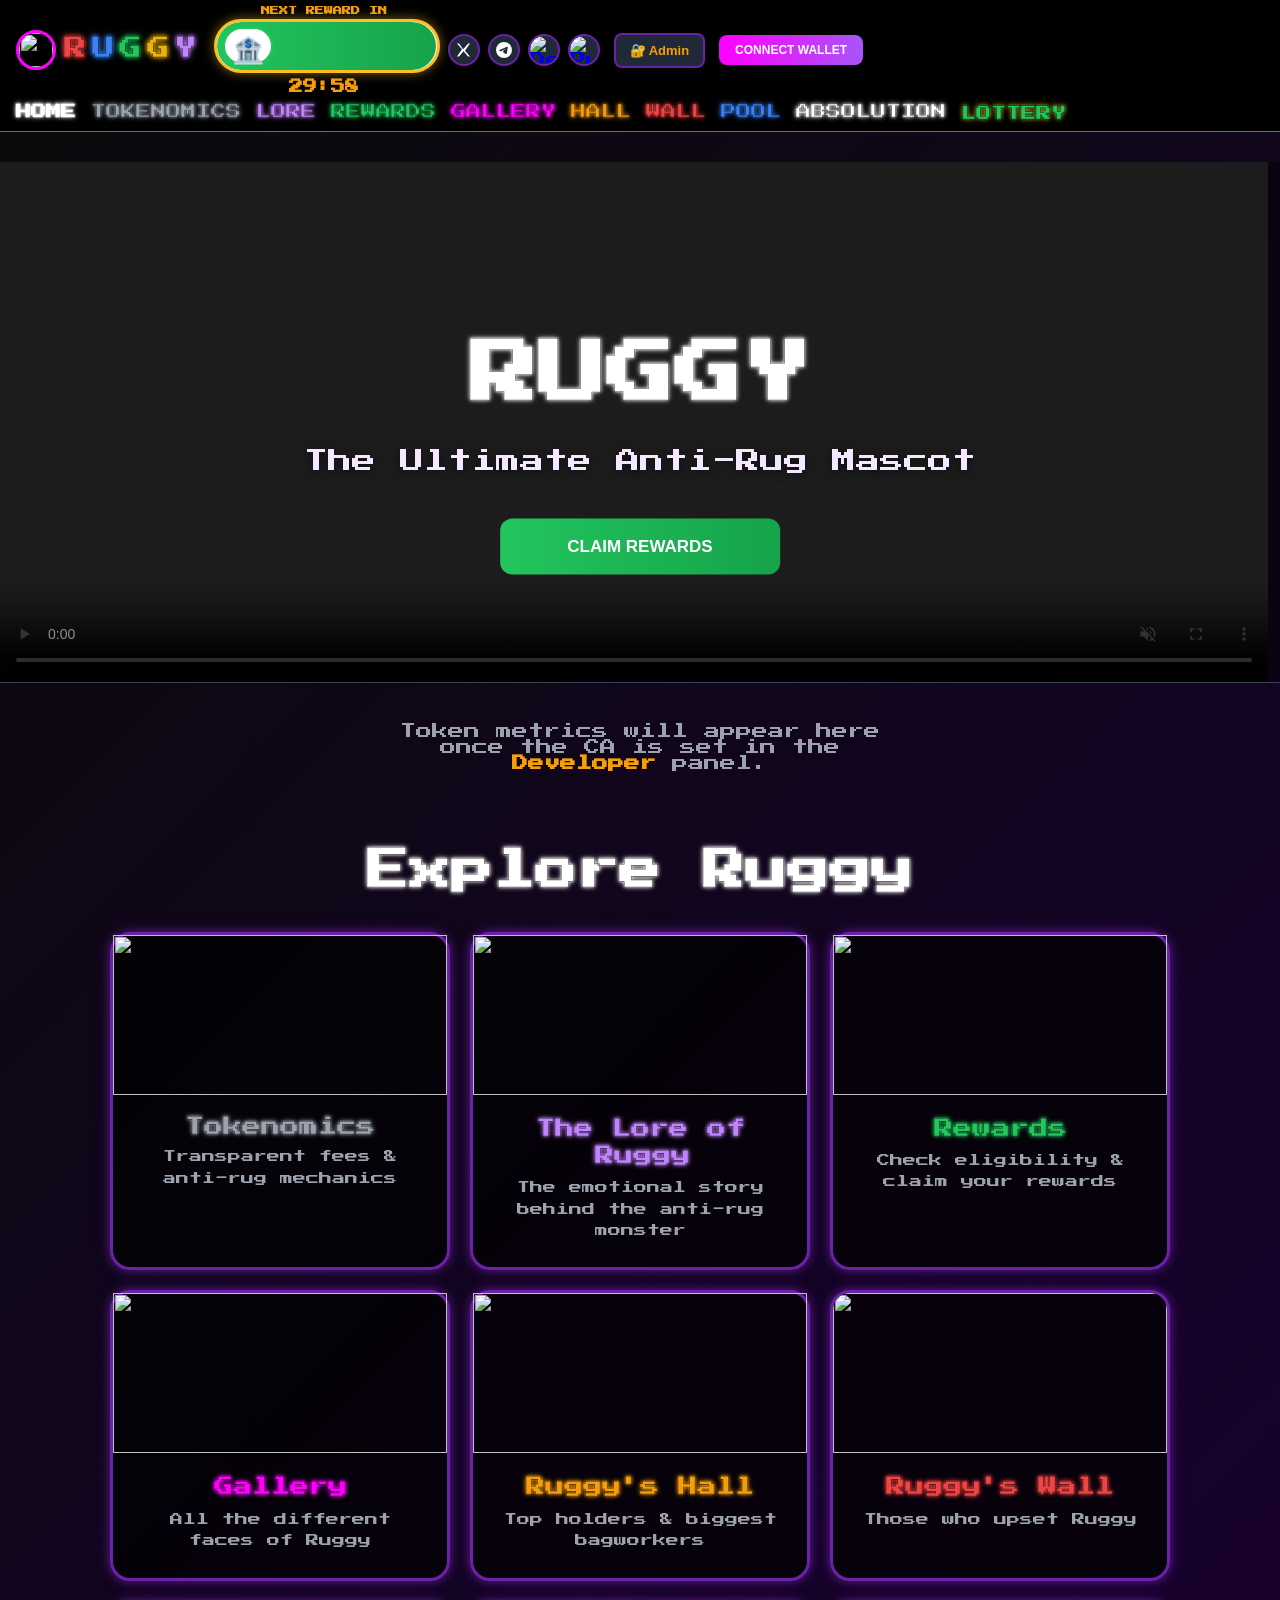
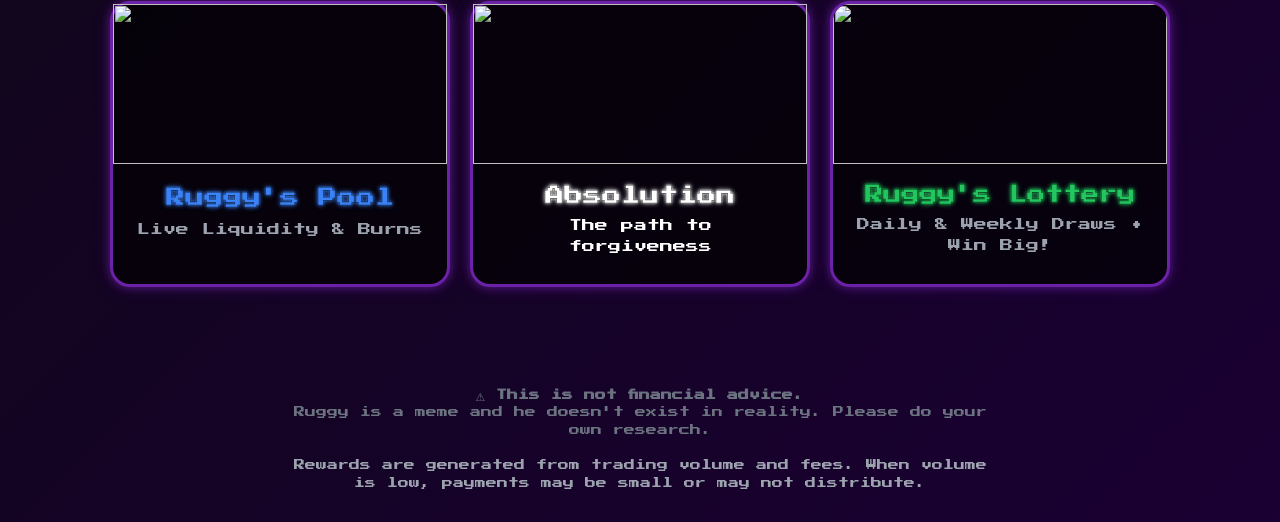
==== commit 2f60a389: "Add files via upload" ====
--- a/ruggy-rewards-full 2.html
+++ b/ruggy-rewards-full 2.html
@@ -1154,37 +1154,6 @@
 
         window.showToast = showToast;
 
-        // ==================== HORIZONTAL CONNECT WALLET BAR (Clean) ====================
-        function toggleWalletConnectBar() {
-            const bar = document.getElementById('wallet-connect-bar');
-            if (!bar) return;
-
-            if (bar.style.display === 'none' || bar.style.display === '' || bar.style.display === null) {
-                bar.style.display = 'block';
-            } else {
-                bar.style.display = 'none';
-            }
-
-            // Update dynamic padding so content stays below the wallet bar
-            setTimeout(() => {
-                if (typeof updateDynamicNavPadding === 'function') {
-                    updateDynamicNavPadding();
-                }
-            }, 50);
-        }
-
-        function closeWalletConnectBar() {
-            const bar = document.getElementById('wallet-connect-bar');
-            if (bar) bar.style.display = 'none';
-
-            // Refresh padding after closing
-            setTimeout(() => {
-                if (typeof updateDynamicNavPadding === 'function') {
-                    updateDynamicNavPadding();
-                }
-            }, 50);
-        }
-
         // ==================== MOBILE HAMBURGER MENU ====================
         function toggleMobileMenu() {
             const menu = document.getElementById('mobile-menu');
@@ -1207,14 +1176,11 @@
         }
 
         async function connectSpecificWallet(walletType) {
-            closeWalletConnectBar();
             // When user explicitly clicks a wallet in the modal, we want to show the approval prompt
             await connectWallet(walletType, true);
         }
 
         // Expose globally
-        window.toggleWalletConnectBar = toggleWalletConnectBar;
-        window.closeWalletConnectBar = closeWalletConnectBar;
         window.connectSpecificWallet = connectSpecificWallet;
 
         function checkLockedBanStatus() {
@@ -1330,6 +1296,21 @@
             const modal = document.getElementById('wallet-modal');
             if (modal) modal.style.display = 'none';
         }
+
+        // Attach event listeners properly (best practice - avoids inline onclick scope issues)
+        document.addEventListener('DOMContentLoaded', function() {
+            // Connect Wallet button
+            const connectBtn = document.getElementById('connect-btn');
+            if (connectBtn) {
+                connectBtn.addEventListener('click', showWalletModal);
+            }
+
+            // Close button inside wallet modal
+            const closeModalBtn = document.getElementById('close-wallet-modal');
+            if (closeModalBtn) {
+                closeModalBtn.addEventListener('click', closeWalletModal);
+            }
+        });
 
         // ==================== CLEAN WALLET DROPDOWN ====================
         function toggleWalletDropdown(e) {
@@ -2640,7 +2621,6 @@
                     <!-- Connect Wallet Button -->
                     <div style="flex-shrink: 0;">
                         <button id="connect-btn" 
-                                onclick="toggleWalletConnectBar()"
                                 style="background: linear-gradient(to right, #ff00ff, #a855f7); 
                                        color: white; 
                                        font-weight: 700; 
@@ -5257,7 +5237,7 @@
                     </td>
                     <td>${date}</td>
                     <td>
-                        ${ ((window.safeSessionStorage || safeSessionStorage).getItem('adminLoggedIn') === 'true') 
+                        ${ (window.safeSessionStorage && window.safeSessionStorage.getItem('adminLoggedIn') === 'true') 
                             ? `<button onclick="removeFromWall(${index})" style="background:#ef4444; color:white; border:none; padding:4px 10px; border-radius:4px; font-size:11px; cursor:pointer;">
                                    Remove
                                </button>` 
@@ -6051,7 +6031,7 @@
                 </button>
             </div>
 
-            <button onclick="closeWalletModal()" class="buy-button" style="background: #374151; margin-top: 15px; font-size: 13px;">
+            <button id="close-wallet-modal" class="buy-button" style="background: #374151; margin-top: 15px; font-size: 13px;">
                 Cancel
             </button>
         </div>
